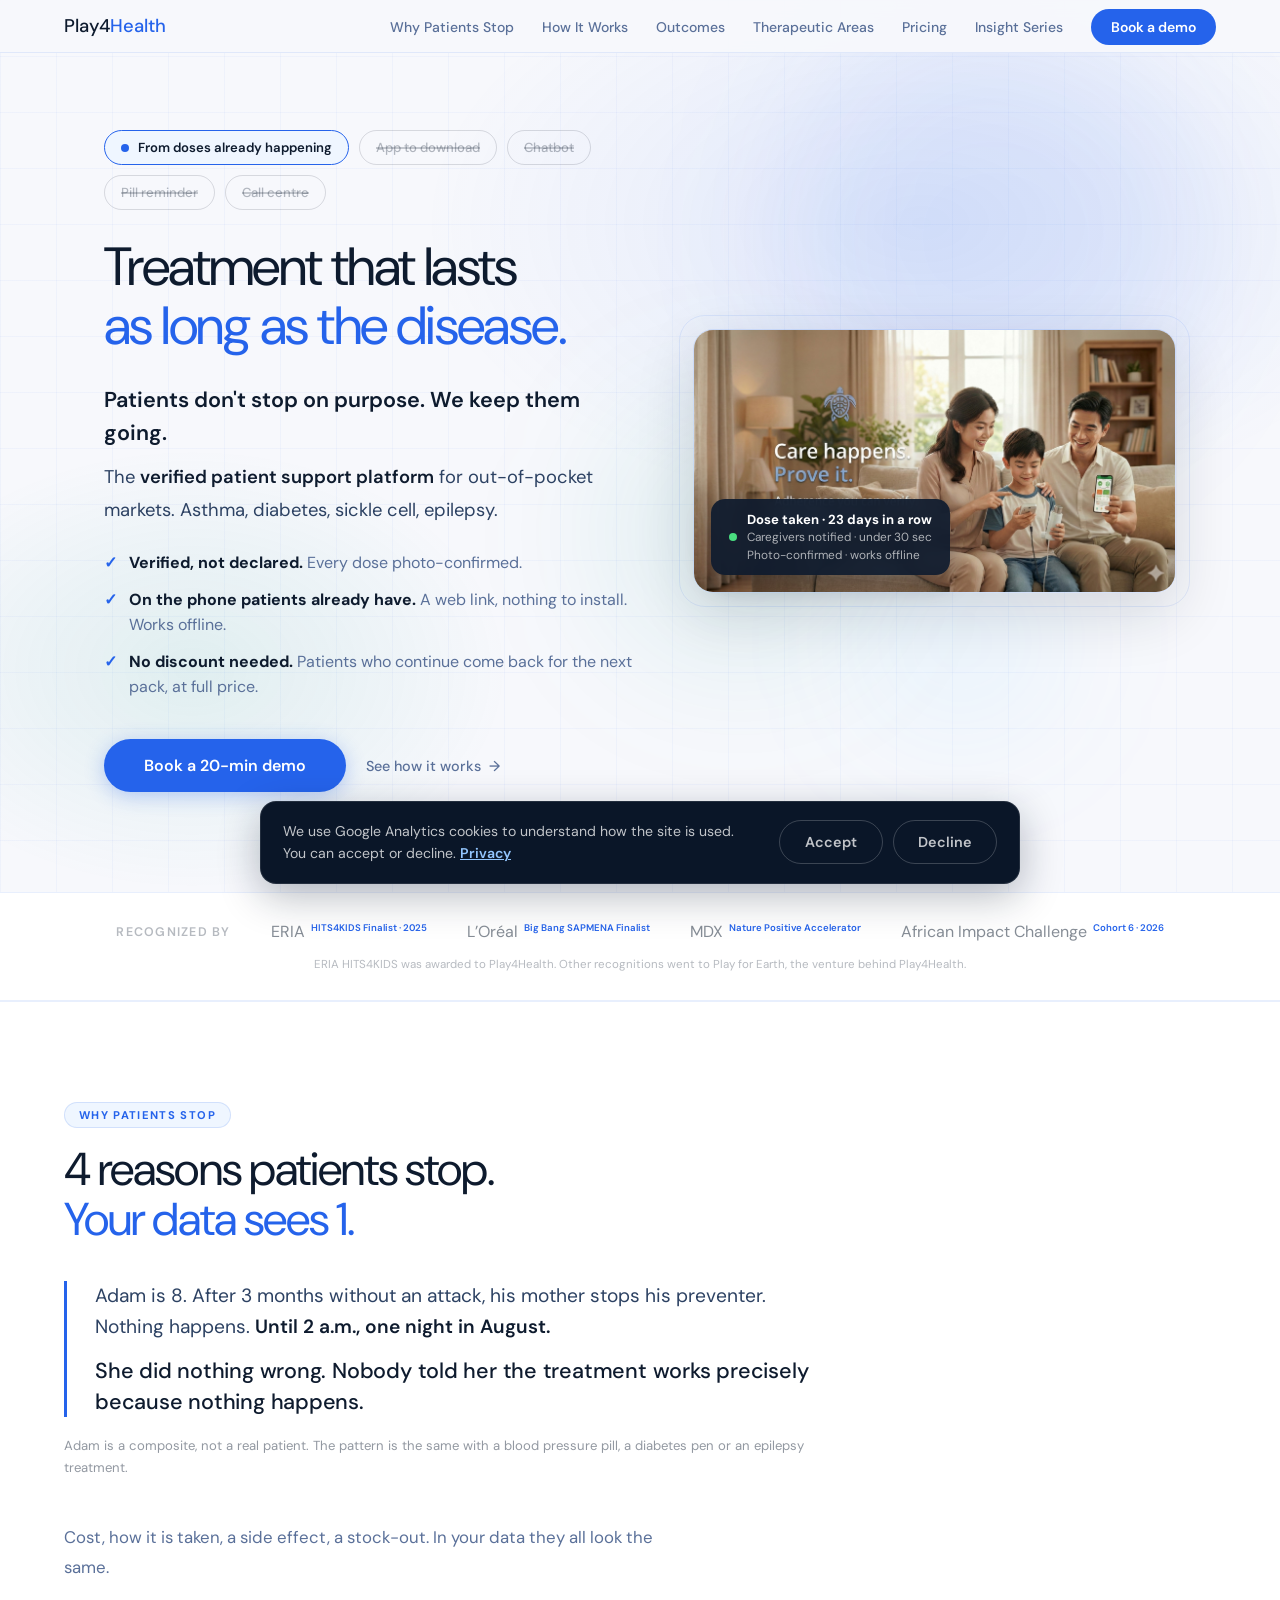
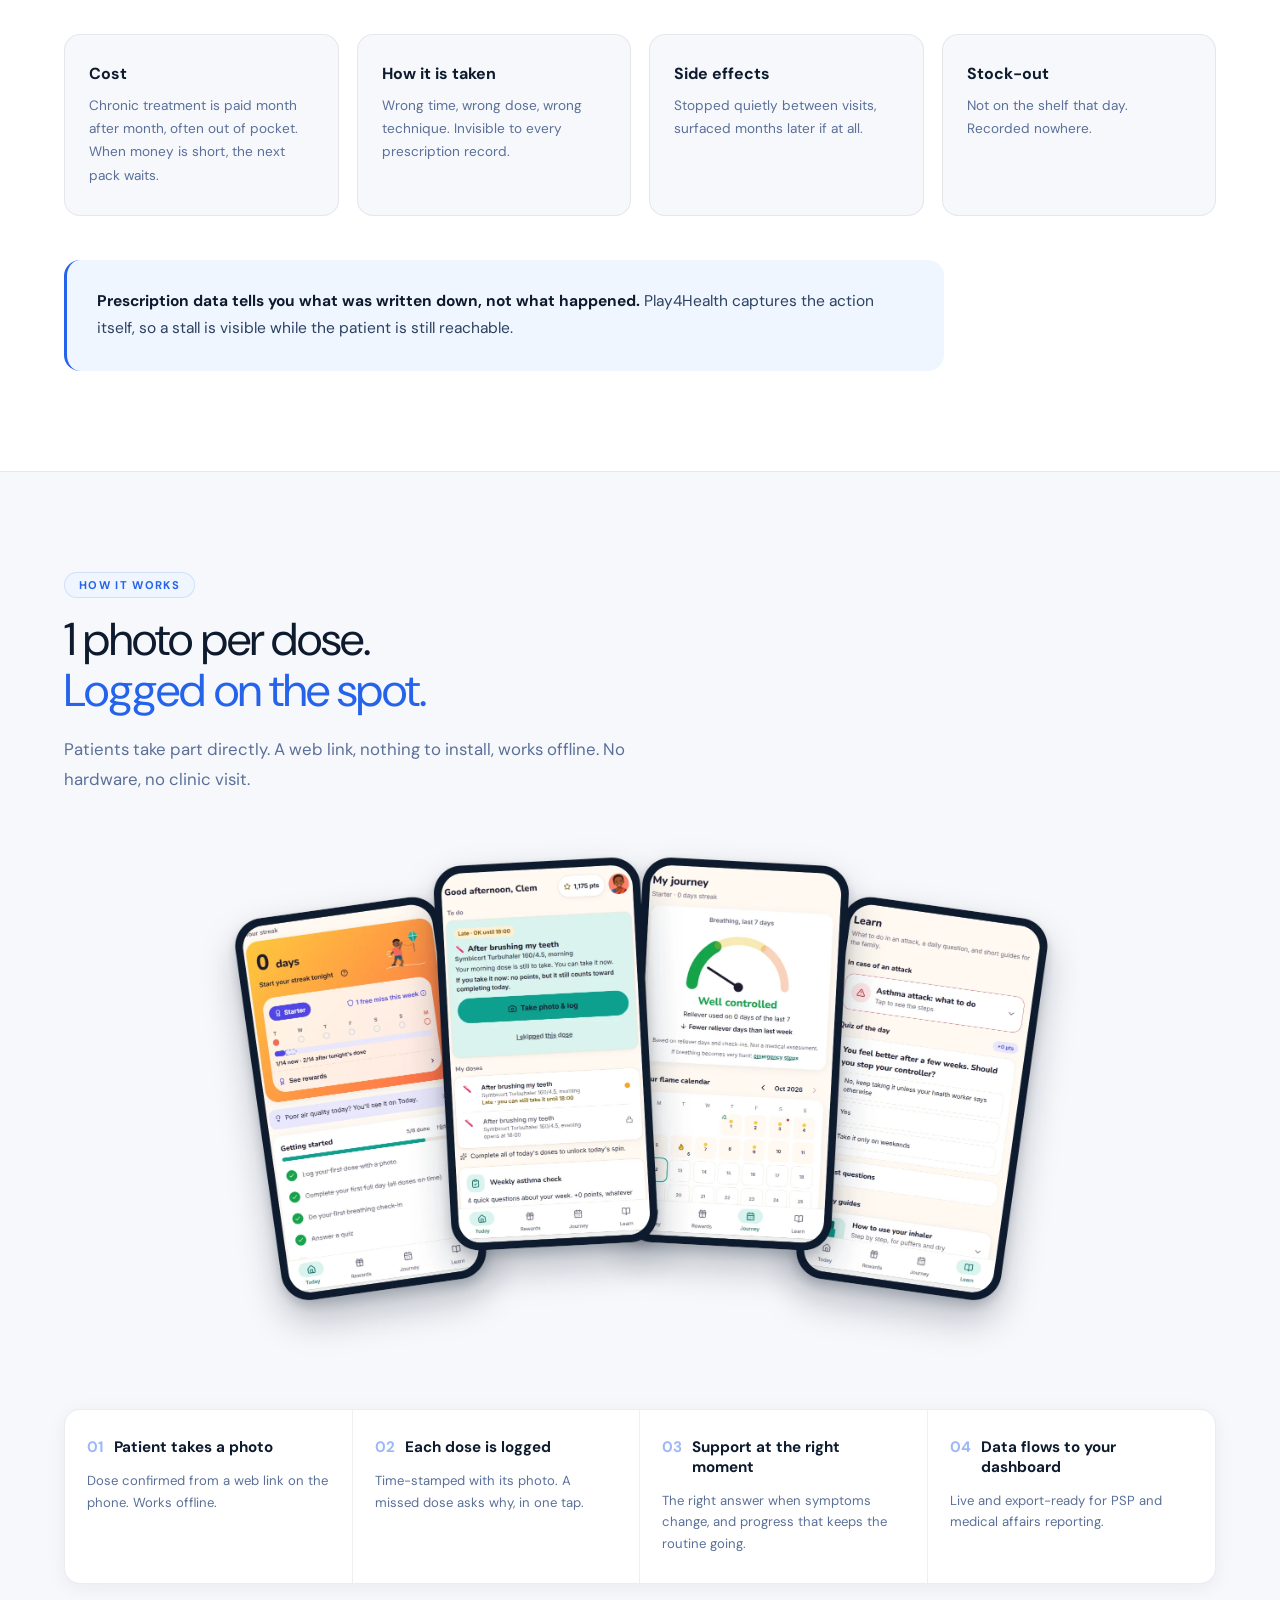
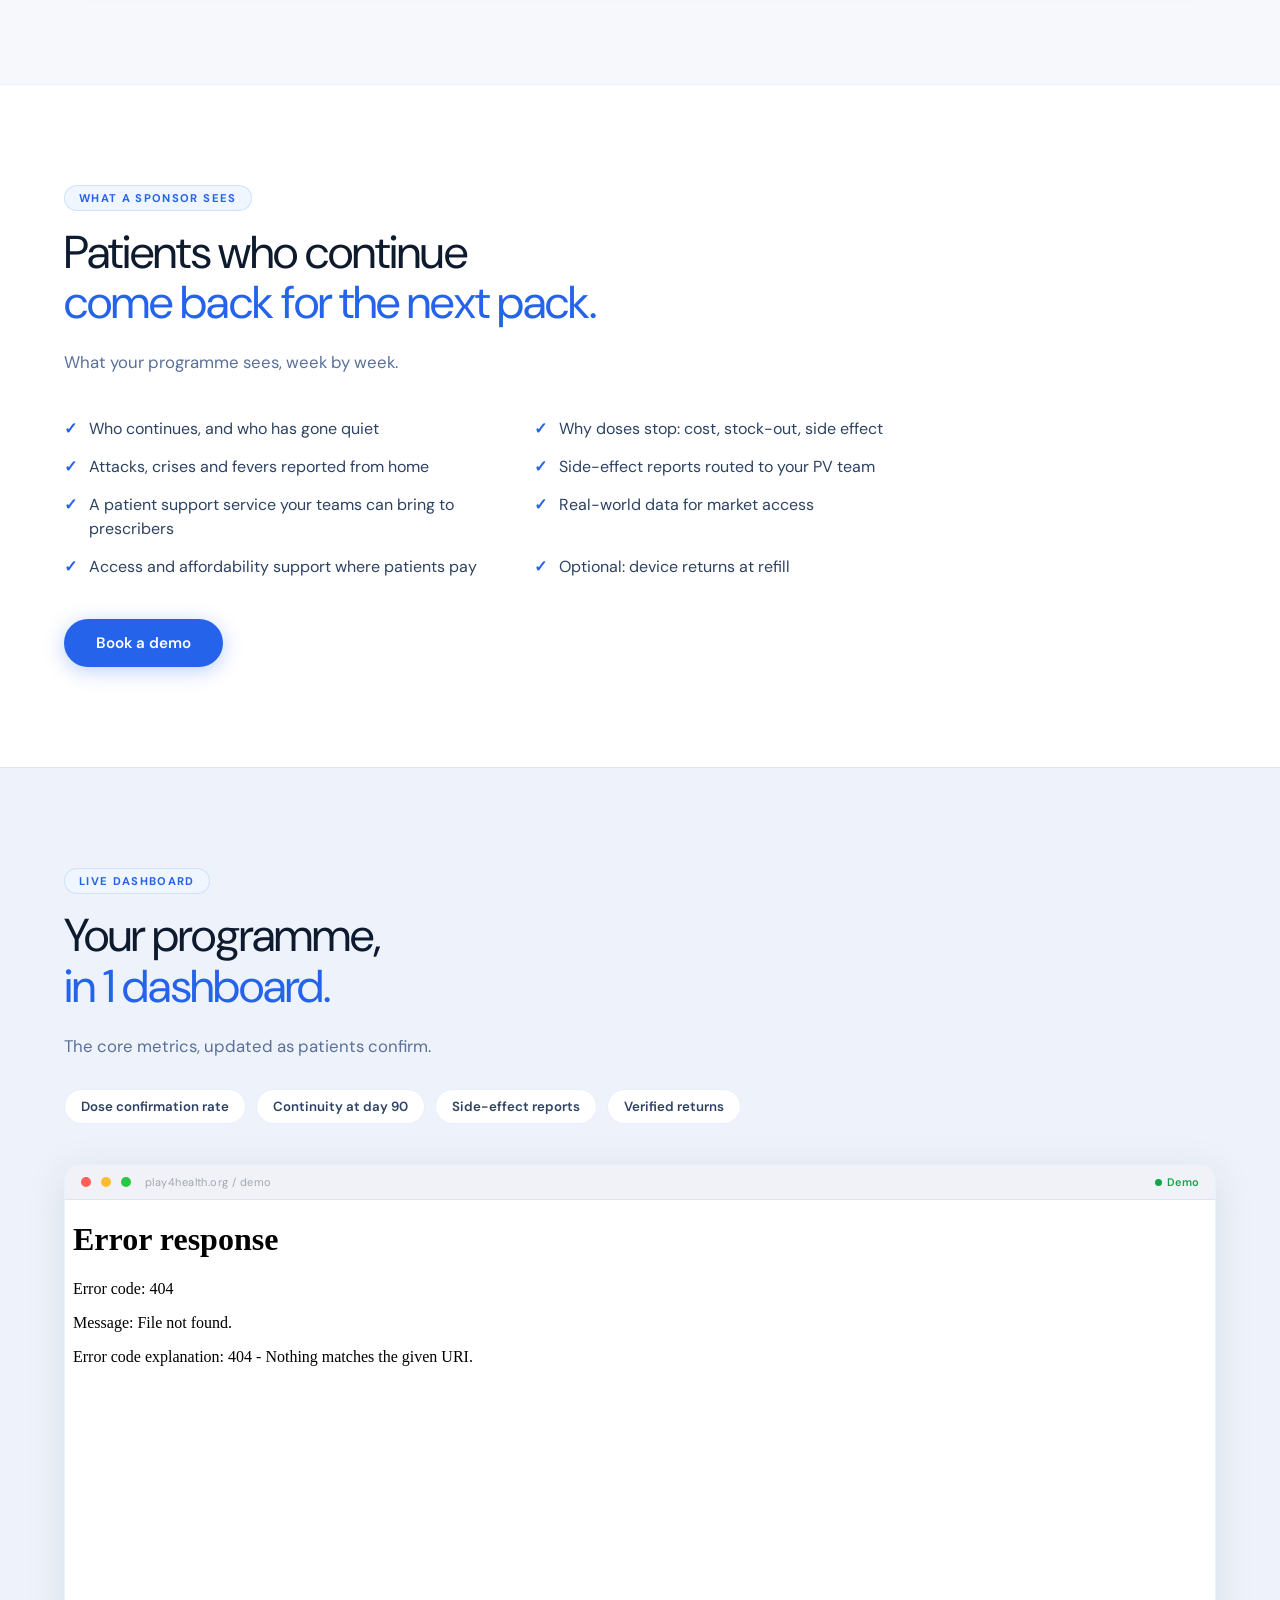
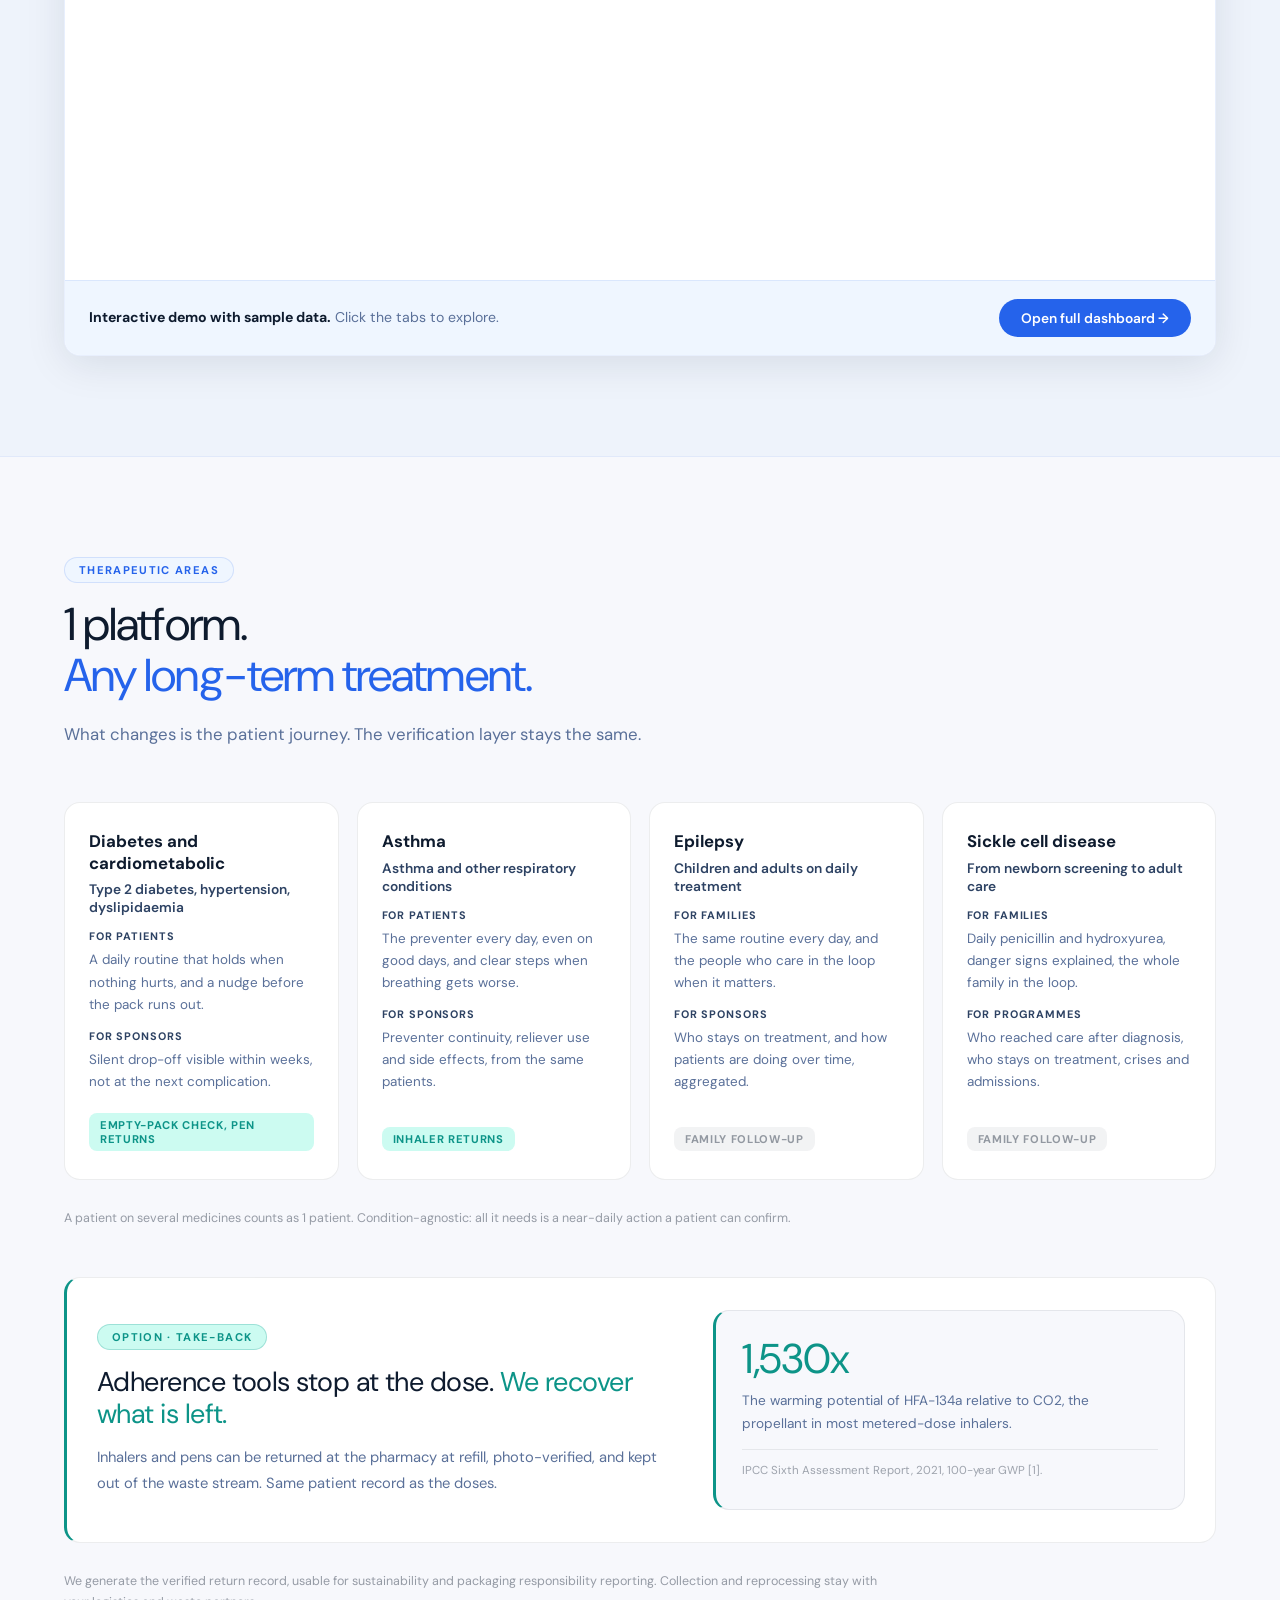
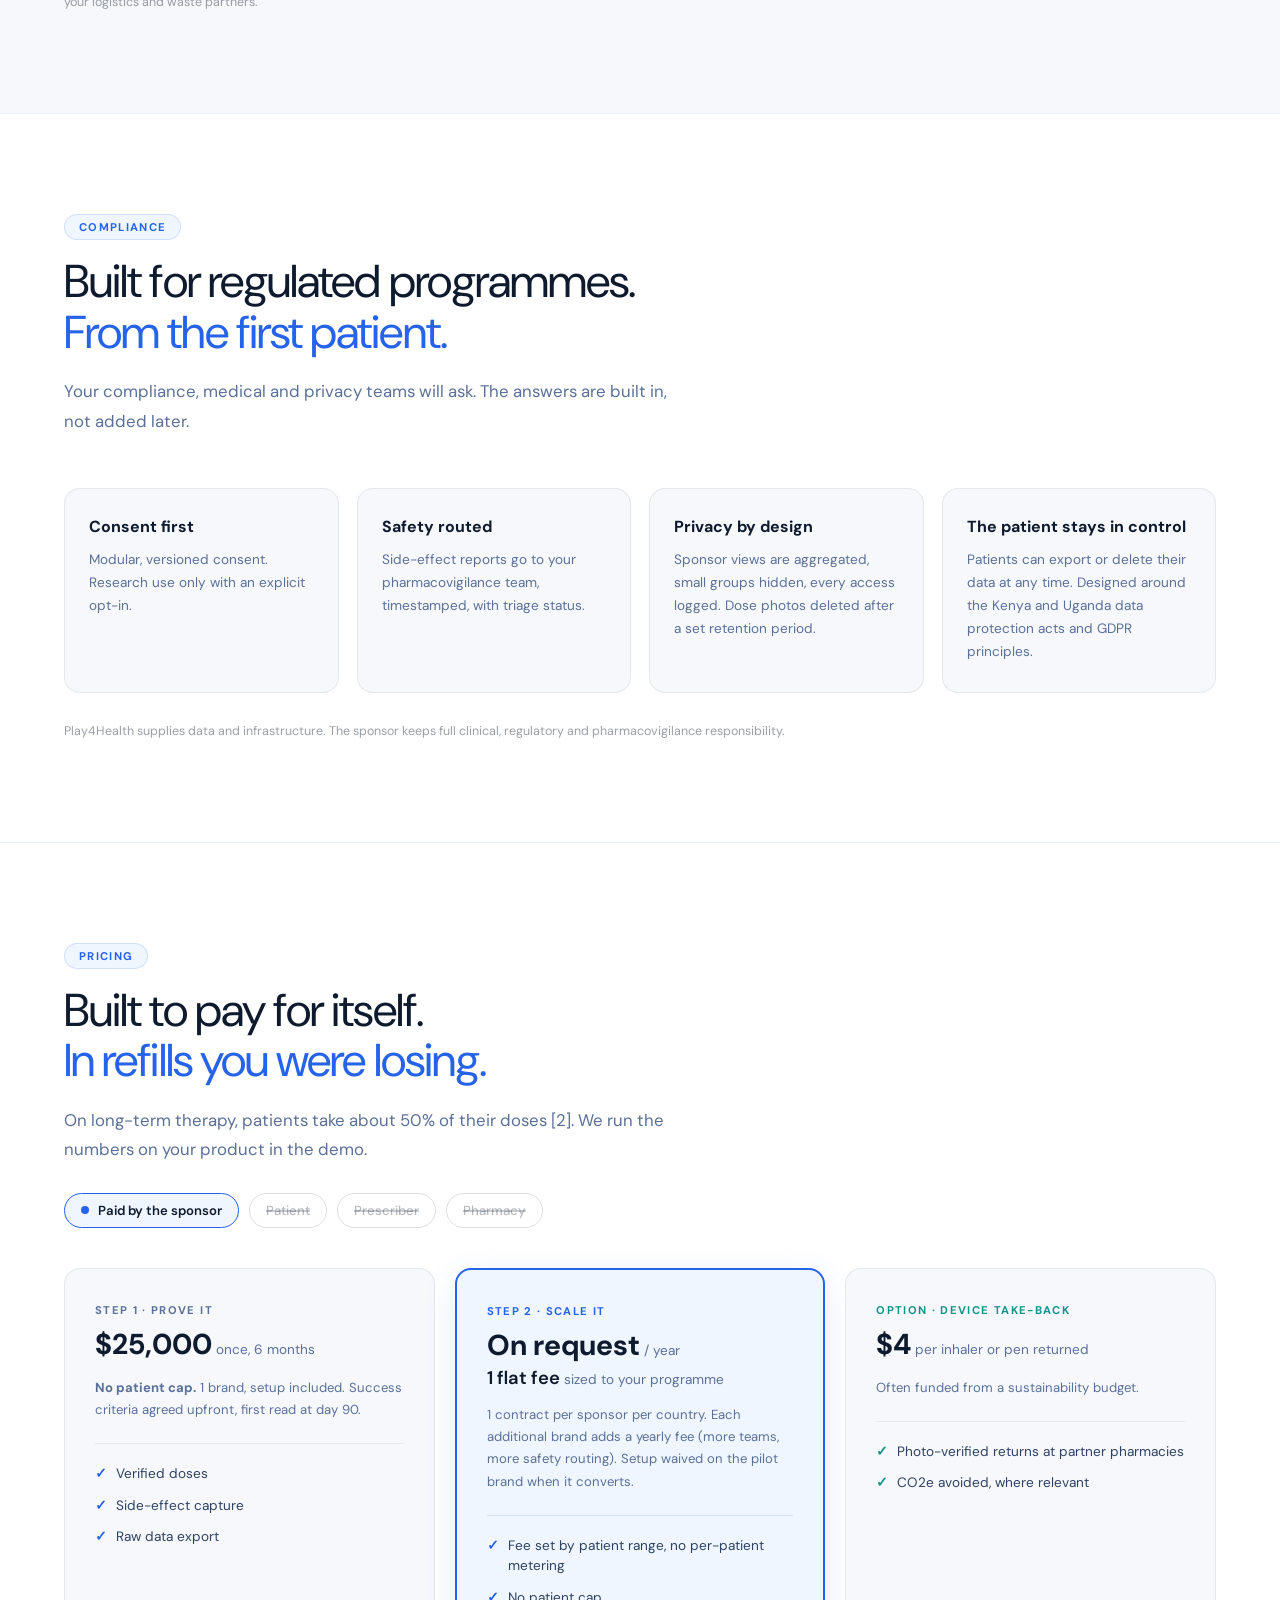
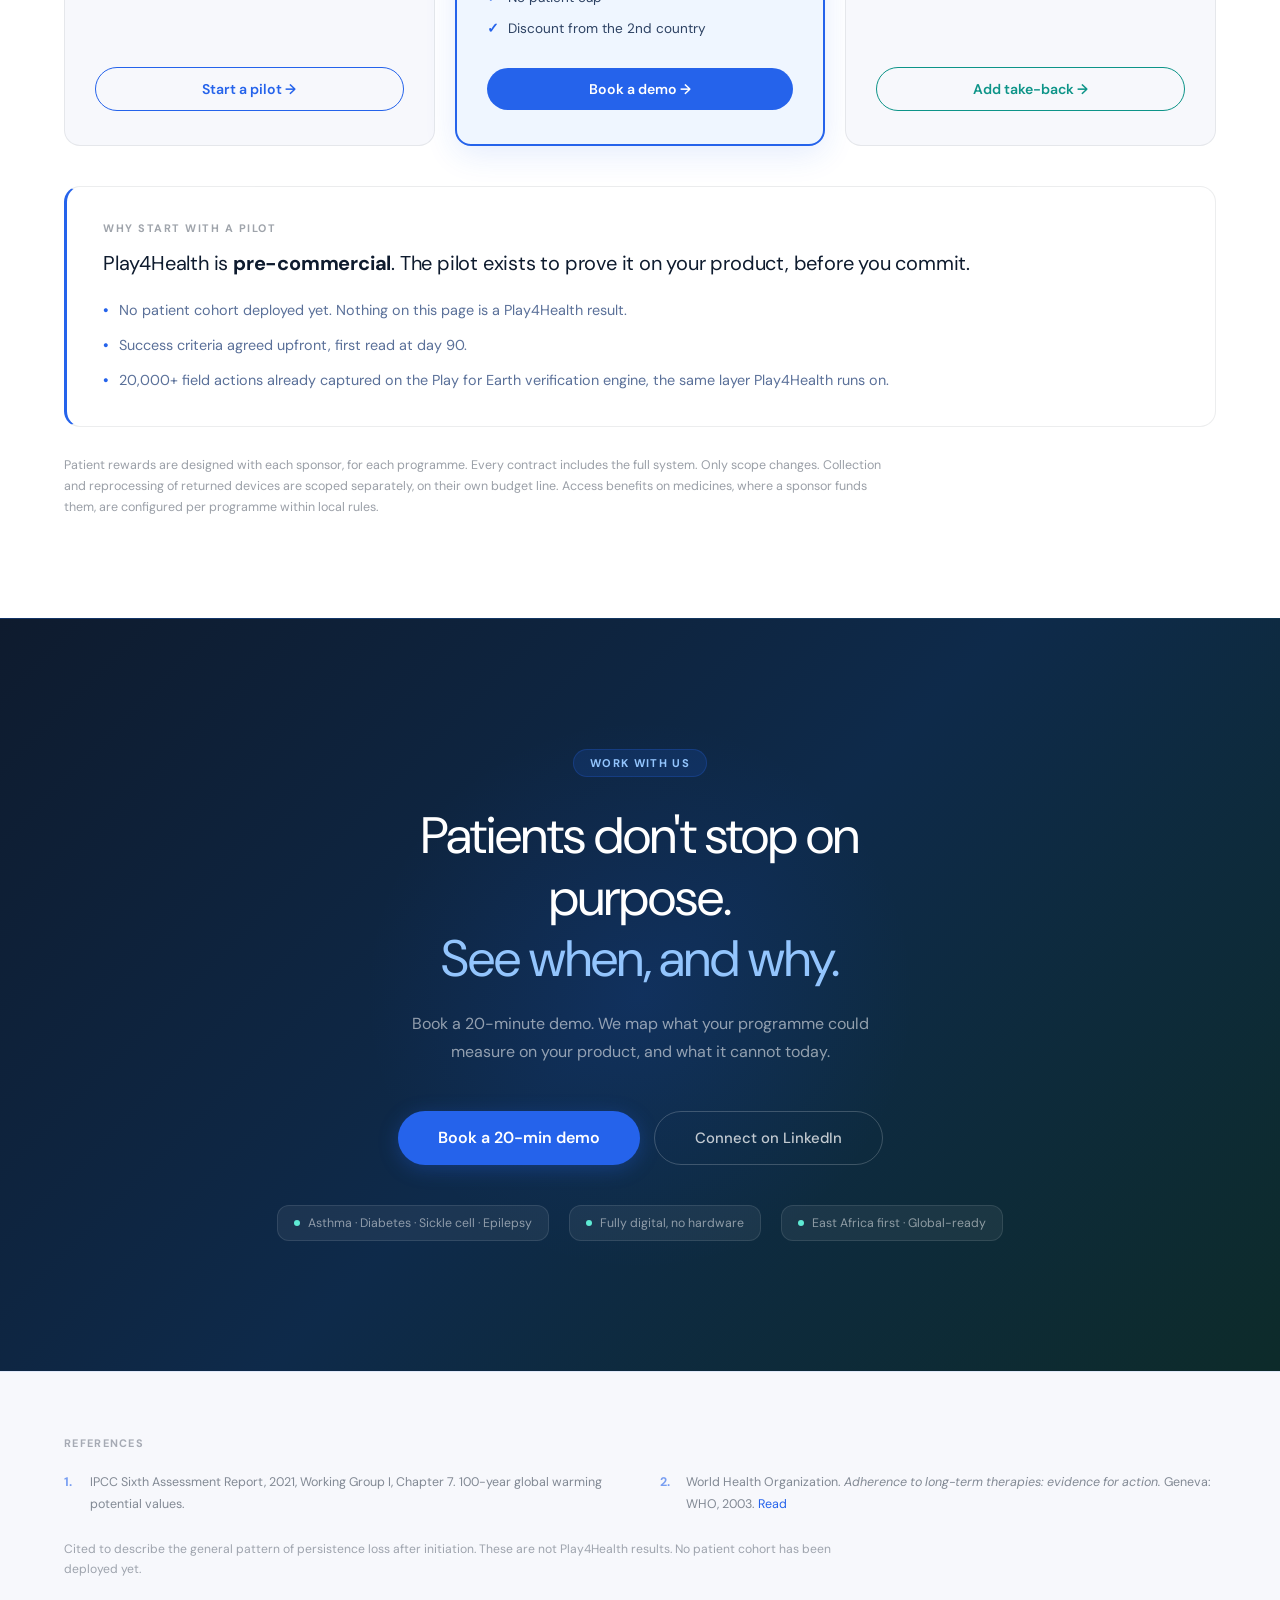
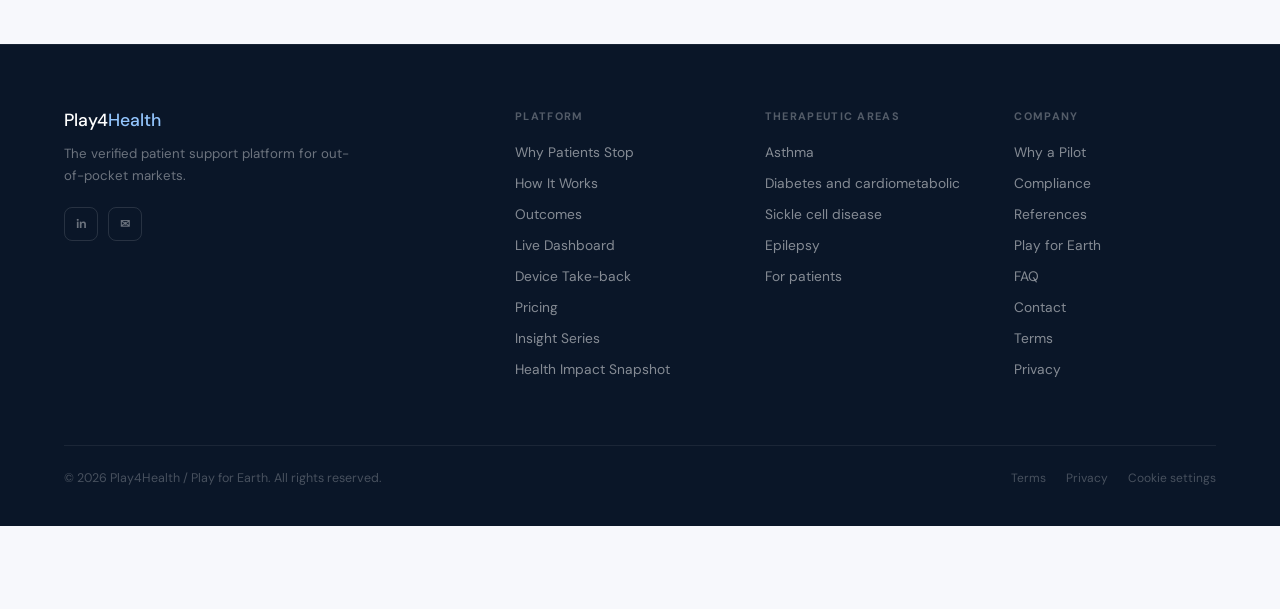
==== index.html @ 30f94baa "Restore 3-column pricing (pilot $25k, annual on request, take-back $4); nav label Pricing Co-Authore" ====
<!DOCTYPE html>
<html lang="en">
<head>
<meta charset="UTF-8">
<meta name="viewport" content="width=device-width, initial-scale=1.0">
<link rel="icon" href="/favicon.svg" type="image/svg+xml">
<link rel="icon" href="/favicon-32.png" type="image/png" sizes="32x32">
<link rel="apple-touch-icon" href="/apple-touch-icon.png">
<title>Play4Health - Treatment that lasts as long as the disease.</title>
<meta name="description" content="For patients who pay out of pocket, Play4Health makes chronic treatment visible between clinic visits: each dose confirmed from the patient's phone, each refill on track. Asthma, diabetes and cardiometabolic, sickle cell, epilepsy. A web link, nothing to install, works offline.">
<meta property="og:title" content="Play4Health – Treatment that lasts as long as the disease.">
<meta property="og:description" content="Each dose confirmed from the patient's phone. Each refill on track. Built for markets where patients pay out of pocket.">
<meta property="og:image" content="https://www.play4health.org/og-image.png">
<meta property="og:url" content="https://www.play4health.org/">
<meta property="og:type" content="website">
<meta name="twitter:card" content="summary_large_image">
<link rel="canonical" href="https://www.play4health.org/">
<link rel="preconnect" href="https://fonts.googleapis.com">
<link href="https://fonts.googleapis.com/css2?family=DM+Sans:wght@300;400;500;600;700&display=swap" rel="stylesheet">
<link rel="stylesheet" href="/site.css">
<style>
@keyframes blobFloat{0%,100%{transform:translateY(0) scale(1);}50%{transform:translateY(-18px) scale(1.04);}}

.hero-bg{position:absolute;inset:0;z-index:0;background:radial-gradient(ellipse 65% 55% at 72% 25%,rgba(37,99,235,0.1) 0%,transparent 60%),radial-gradient(ellipse 45% 45% at 15% 75%,rgba(13,148,136,0.1) 0%,transparent 55%),var(--bg);}
.hero-grid{position:absolute;inset:0;z-index:0;background-image:linear-gradient(rgba(37,99,235,0.04) 1px,transparent 1px),linear-gradient(90deg,rgba(37,99,235,0.04) 1px,transparent 1px);background-size:56px 56px;}
.hero-blob{position:absolute;border-radius:50%;filter:blur(70px);pointer-events:none;z-index:0;animation:blobFloat 9s ease-in-out infinite;}
.blob1{width:420px;height:420px;background:rgba(37,99,235,0.09);top:3%;right:6%;}
.blob2{width:260px;height:260px;background:rgba(13,148,136,0.1);top:45%;right:32%;animation-delay:2.5s;}
.blob3{width:180px;height:180px;background:rgba(56,189,248,0.09);bottom:18%;right:18%;animation-delay:5s;}

.hero{display:block;padding:0;position:relative;overflow:hidden;background:var(--bg);}
.hero-inner{display:grid;grid-template-columns:1.05fr 0.95fr;gap:56px;align-items:center;width:100%;max-width:var(--max-w);margin:0 auto;padding:130px var(--gutter) 100px;position:relative;z-index:2;}
.hero-copy{display:flex;flex-direction:column;align-items:flex-start;text-align:left;}
.hero-visual{position:relative;animation:fadeUp 0.8s ease 0.5s both;}
.hero-visual img{display:block;width:100%;height:auto;border-radius:20px;border:1px solid rgba(37,99,235,0.15);box-shadow:0 20px 60px rgba(14,27,46,0.14);}
.hero-visual::after{content:'';position:absolute;inset:-14px;border-radius:26px;border:1px solid rgba(37,99,235,0.1);pointer-events:none;}
.hero-chip{position:absolute;left:18px;bottom:18px;display:flex;align-items:center;gap:10px;background:rgba(14,27,46,0.92);backdrop-filter:blur(8px);border-radius:14px;padding:12px 18px;box-shadow:0 8px 24px rgba(14,27,46,0.3);animation:fadeUp 0.8s ease 1s both;}
.chip-dot{width:8px;height:8px;border-radius:50%;background:#4ade80;flex-shrink:0;animation:pulse 2s ease-in-out infinite;}
.chip-text{display:flex;flex-direction:column;gap:2px;}
.chip-text strong{font-size:0.82rem;font-weight:700;color:white;line-height:1.3;}
.chip-text span{font-size:0.74rem;color:rgba(255,255,255,0.65);line-height:1.3;}
.hero h1{font-size:clamp(2.2rem,4.2vw,3.5rem);font-weight:400;line-height:1.1;letter-spacing:-0.03em;margin-bottom:28px;color:var(--ink);animation:fadeUp 0.8s ease 0.35s both;}
.hero h1 em{color:var(--blue);font-style:normal;}
.hero-lines{font-size:1.15rem;line-height:1.8;color:var(--ink-mid);max-width:600px;margin-bottom:10px;font-weight:400;animation:fadeUp 0.8s ease 0.5s both;}
.hero-sub{font-size:1.35rem;line-height:1.5;color:var(--ink);font-weight:600;max-width:600px;margin-bottom:12px;animation:fadeUp 0.8s ease 0.4s both;}
.hero-lines strong{color:var(--ink);font-weight:600;}
.hero-usp{list-style:none;display:flex;flex-direction:column;gap:12px;margin:14px 0 40px;max-width:560px;animation:fadeUp 0.8s ease 0.55s both;}
.hero-usp li{font-size:1rem;line-height:1.55;color:var(--ink-light);display:flex;gap:12px;align-items:flex-start;text-align:left;}
.hero-usp li::before{content:'\2713';color:var(--blue);font-weight:700;flex-shrink:0;}
.hero-usp strong{color:var(--ink);font-weight:700;}
.hero-actions{display:flex;gap:20px;align-items:center;flex-wrap:wrap;justify-content:flex-start;animation:fadeUp 0.8s ease 0.65s both;}
.not-tags{display:flex;gap:10px;flex-wrap:wrap;justify-content:flex-start;margin-bottom:28px;animation:fadeUp 0.8s ease 0.3s both;}
.not-tag{display:inline-flex;align-items:center;gap:9px;border:1px solid rgba(14,27,46,0.14);border-radius:32px;padding:8px 16px;font-size:0.82rem;font-weight:500;color:rgba(14,27,46,0.3);}
.not-tag .nt-label{text-decoration:line-through;text-decoration-thickness:1.5px;text-decoration-color:rgba(14,27,46,0.22);}
.not-active{border-color:var(--blue)!important;color:var(--ink)!important;background:var(--blue-faint);font-weight:600;}
.not-active .nt-label{text-decoration:none!important;}
.not-dot{width:8px;height:8px;border-radius:50%;background:var(--blue);flex-shrink:0;}

.logos-strip{background:white;border-top:1px solid var(--border);border-bottom:1px solid var(--border);padding:28px var(--gutter);}
.logos-inner{max-width:var(--max-w);margin:0 auto;display:flex;align-items:center;gap:40px;flex-wrap:wrap;justify-content:center;}
.logos-label{font-size:0.78rem;font-weight:600;letter-spacing:0.1em;text-transform:uppercase;color:rgba(14,27,46,0.3);}
.logo-item{font-size:1rem;color:rgba(14,27,46,0.5);}
.logo-item sup{font-size:0.6rem;color:var(--blue);vertical-align:super;margin-left:2px;font-weight:600;}
.logos-note{max-width:var(--max-w);margin:14px auto 0;text-align:center;font-size:0.72rem;color:rgba(14,27,46,0.3);}

/* ===== WHY WE EXIST ===== */

/* ===== WHY PATIENTS STOP ===== */
#whystop{background:white;border-top:1px solid var(--border);}
.story{max-width:760px;margin-top:36px;border-left:3px solid var(--blue);padding-left:28px;}
.story p{font-size:1.2rem;line-height:1.6;color:var(--ink-mid);margin-bottom:14px;}
.story p strong{color:var(--ink);font-weight:600;}
.story .beat{font-size:1.35rem;line-height:1.4;color:var(--ink);font-weight:500;letter-spacing:-0.01em;}
.story-note{margin-top:18px;font-size:0.82rem;color:rgba(14,27,46,0.45);line-height:1.7;max-width:760px;}
.why-grid{display:grid;grid-template-columns:repeat(4,1fr);gap:18px;margin-top:52px;}
.why-card{background:var(--bg);border:1px solid var(--border-dark);border-radius:var(--radius);padding:28px 24px;transition:all 0.25s;}
.why-card:hover{transform:translateY(-2px);box-shadow:0 8px 28px rgba(37,99,235,0.08);border-color:rgba(37,99,235,0.22);}
.why-card h3{font-size:1rem;font-weight:700;color:var(--ink);margin-bottom:10px;}
.why-card p{font-size:0.85rem;color:var(--ink-light);line-height:1.7;}
.highlight{margin-top:44px;padding:28px 30px;background:var(--blue-faint);border-left:3px solid var(--blue);border-radius:var(--radius);max-width:880px;}
.highlight p{font-size:0.97rem;color:var(--ink-mid);line-height:1.78;}
.highlight strong{color:var(--ink);font-weight:700;}
@media(max-width:1100px){.why-grid{grid-template-columns:repeat(2,1fr);}}
@media(max-width:600px){.why-grid{grid-template-columns:1fr;}}

/* ===== EVIDENCE ===== */

/* ===== HOW IT WORKS ===== */
#how{background:var(--bg);border-top:1px solid var(--border);}
.how-steps{display:grid;grid-template-columns:repeat(4,1fr);gap:0;margin-top:52px;border:1px solid var(--border-dark);border-radius:var(--radius);overflow:hidden;background:white;box-shadow:0 4px 20px rgba(14,27,46,0.06);}
.hw-step{padding:28px 22px;border-right:1px solid rgba(14,27,46,0.07);transition:background 0.25s;}
.hw-step:last-child{border-right:none;}
.hw-step:hover{background:var(--blue-faint);}
.how-visual{margin:44px auto 0;max-width:880px;}
.how-visual img{display:block;width:100%;height:auto;}
.hw-step-header{display:flex;align-items:baseline;gap:10px;margin-bottom:12px;}
.hw-num{font-size:0.95rem;font-weight:700;color:var(--blue);opacity:0.45;line-height:1;flex-shrink:0;}
.hw-step h4{font-size:0.95rem;font-weight:700;color:var(--ink);line-height:1.3;}
.hw-step p{font-size:0.82rem;color:var(--ink-light);line-height:1.65;}

/* ===== MOTIVATION / OUTCOMES / PRESCRIBERS / TRUST (shared card grid) ===== */
#outcomes{background:white;border-top:1px solid var(--border);}
#trust{background:white;border-top:1px solid var(--border);}
.out-grid{display:grid;grid-template-columns:repeat(3,1fr);gap:18px;margin-top:52px;}
.out-grid.four{grid-template-columns:repeat(4,1fr);}
.out-card{background:var(--bg);border:1px solid var(--border-dark);border-radius:var(--radius);padding:28px 24px;transition:all 0.25s;}
.out-card:hover{transform:translateY(-2px);box-shadow:0 8px 28px rgba(37,99,235,0.08);border-color:rgba(37,99,235,0.22);}
.out-card h3{font-size:1rem;font-weight:700;color:var(--ink);margin-bottom:10px;line-height:1.3;}
.out-card p{font-size:0.85rem;color:var(--ink-light);line-height:1.7;}
.out-list{list-style:none;display:grid;grid-template-columns:1fr 1fr;gap:14px 40px;margin-top:40px;max-width:900px;}
.out-list li{font-size:1rem;color:var(--ink-mid);line-height:1.5;display:flex;gap:12px;align-items:flex-start;}
.out-list li::before{content:'\2713';color:var(--blue);font-weight:700;flex-shrink:0;}
.out-cta{margin-top:40px;}
@media(max-width:700px){.out-list{grid-template-columns:1fr;}}
@media(max-width:1100px){.out-grid,.out-grid.four{grid-template-columns:repeat(2,1fr);}}
@media(max-width:600px){.out-grid,.out-grid.four{grid-template-columns:1fr;}}

/* ===== DASHBOARD ===== */
#dashboard{background:var(--bg2);border-top:1px solid var(--border);padding:100px var(--gutter);}
.kpi-list{list-style:none;display:flex;flex-wrap:wrap;gap:10px;margin:28px 0 40px;}
.kpi-list li{font-size:0.83rem;font-weight:600;color:var(--ink-mid);background:white;border:1px solid var(--border);border-radius:24px;padding:8px 16px;}
.platform-embed-wrap{max-width:var(--max-w);margin:0 auto;border-radius:16px;overflow:hidden;box-shadow:0 8px 40px rgba(14,27,46,0.1);border:1px solid var(--border);background:var(--bg3);position:relative;}
.platform-embed-bar{background:#f0f2f8;border-bottom:1px solid var(--border);padding:10px 16px;display:flex;align-items:center;gap:10px;}
.embed-dot{width:10px;height:10px;border-radius:50%;}
.platform-embed-bar .embed-label{font-size:11px;color:rgba(14,27,46,0.35);margin-left:4px;letter-spacing:0.04em;}
.platform-embed-bar .embed-live{margin-left:auto;display:flex;align-items:center;gap:5px;font-size:11px;font-weight:600;color:var(--green);}
.embed-pulse{width:7px;height:7px;border-radius:50%;background:var(--green);animation:epulse 1.8s infinite;}
@keyframes epulse{0%,100%{opacity:1;transform:scale(1)}50%{opacity:.35;transform:scale(.6)}}
.platform-embed-wrap iframe{display:block;width:100%;height:680px;border:none;}
.platform-embed-cta{display:flex;align-items:center;justify-content:space-between;padding:18px 24px;background:var(--blue-faint);border-top:1px solid var(--border);flex-wrap:wrap;gap:12px;}
.platform-embed-cta p{font-size:0.88rem;color:var(--ink-light);line-height:1.5;}
.platform-embed-cta p strong{color:var(--ink);}
.btn-embed-full{display:inline-flex;align-items:center;gap:7px;background:var(--blue);color:white;padding:10px 22px;border-radius:24px;font-size:0.86rem;font-weight:600;text-decoration:none;white-space:nowrap;transition:background 0.2s;flex-shrink:0;}
.btn-embed-full:hover{background:var(--blue-dark);}

/* ===== RECOVERY ===== */
.rec-eyebrow{display:inline-flex;align-items:center;gap:8px;background:var(--teal-pale);border:1px solid rgba(13,148,136,0.25);color:var(--teal);font-size:0.7rem;font-weight:700;letter-spacing:0.12em;text-transform:uppercase;padding:5px 14px;border-radius:20px;margin-bottom:16px;}
.rec-stat{background:var(--bg);border:1px solid var(--border-dark);border-left:3px solid var(--teal);border-radius:var(--radius);padding:28px 26px;}
.rec-stat-num{font-size:2.6rem;font-weight:400;color:var(--teal);line-height:1;margin-bottom:8px;letter-spacing:-0.02em;}
.rec-stat-desc{font-size:0.85rem;color:var(--ink-light);line-height:1.7;}
.rec-stat-src{margin-top:14px;padding-top:12px;border-top:1px solid var(--border-dark);font-size:0.72rem;color:rgba(14,27,46,0.38);line-height:1.6;}

/* ===== TAKE-BACK (inside therapeutic areas) ===== */
.takeback{display:grid;grid-template-columns:1.1fr 0.9fr;gap:40px;align-items:center;margin-top:48px;background:white;border:1px solid var(--border-dark);border-left:3px solid var(--teal);border-radius:var(--radius);padding:32px 30px;}
.takeback h3{font-size:clamp(1.3rem,2.2vw,1.7rem);font-weight:400;line-height:1.2;letter-spacing:-0.02em;color:var(--ink);margin-bottom:14px;}
.takeback h3 em{color:var(--teal);font-style:normal;}
.takeback p{font-size:0.92rem;color:var(--ink-light);line-height:1.75;}
@media(max-width:1100px){.takeback{grid-template-columns:1fr;gap:24px;}}

/* ===== THERAPEUTIC AREAS ===== */
#usecases{background:var(--bg);border-top:1px solid var(--border);}
.uc-grid{display:grid;grid-template-columns:repeat(4,1fr);gap:18px;margin-top:52px;}
.uc-card{background:white;border:1px solid var(--border-dark);border-radius:var(--radius);padding:28px 24px;display:flex;flex-direction:column;transition:all 0.25s;}
.uc-card:hover{transform:translateY(-2px);box-shadow:0 8px 28px rgba(37,99,235,0.08);border-color:rgba(37,99,235,0.22);}
.uc-card h3{font-size:1.05rem;font-weight:700;color:var(--ink);margin-bottom:6px;line-height:1.3;}
.uc-conditions{font-size:0.86rem;font-weight:600;color:var(--ink-mid);margin-bottom:12px;}
.uc-card p{font-size:0.84rem;color:var(--ink-light);line-height:1.7;margin-bottom:20px;}
.uc-split{display:flex;flex-direction:column;gap:12px;margin-bottom:20px;}
.uc-split div{font-size:0.84rem;color:var(--ink-light);line-height:1.65;}
.uc-split .uc-who{display:block;font-size:0.68rem;font-weight:700;letter-spacing:0.08em;text-transform:uppercase;color:var(--ink-mid);margin-bottom:3px;}
.uc-tag{margin-top:auto;font-size:0.7rem;font-weight:700;letter-spacing:0.06em;text-transform:uppercase;padding:5px 11px;border-radius:8px;align-self:flex-start;}
.uc-device{background:var(--teal-pale);color:var(--teal);}
.uc-nodevice{background:rgba(14,27,46,0.05);color:rgba(14,27,46,0.42);}
@media(max-width:1100px){.uc-grid{grid-template-columns:repeat(2,1fr);}}
@media(max-width:600px){.uc-grid{grid-template-columns:1fr;}}

/* ===== WHERE WE STAND ===== */
.stand-box.pilot-box{max-width:none;margin:40px 0 0;box-shadow:none;}
.stand-box{max-width:820px;margin:0 auto;background:white;border:1px solid var(--border-dark);border-left:3px solid var(--blue);border-radius:var(--radius);padding:34px 36px;box-shadow:0 4px 20px rgba(14,27,46,0.05);}
.stand-label{font-size:0.68rem;font-weight:700;letter-spacing:0.14em;text-transform:uppercase;color:rgba(14,27,46,0.4);margin-bottom:14px;}
.stand-lead{font-size:1.25rem;font-weight:400;color:var(--ink);line-height:1.4;letter-spacing:-0.01em;margin-bottom:22px;}
.stand-lead strong{font-weight:700;}
.stand-list{list-style:none;display:flex;flex-direction:column;gap:12px;}
.stand-list li{font-size:0.9rem;color:var(--ink-light);line-height:1.6;display:flex;gap:10px;align-items:flex-start;}
.stand-list li::before{content:'\2022';color:var(--blue);font-weight:700;flex-shrink:0;}
@media(max-width:700px){.stand-box{padding:26px 24px;}.stand-lead{font-size:1.08rem;}}

/* ===== PILOT ===== */
#pilot{background:white;border-top:1px solid var(--border);}

/* ===== PRICING ===== */
#pilot .not-tags{margin:28px 0 0;animation:none;}
.pricing-grid{display:grid;grid-template-columns:repeat(3,1fr);gap:20px;margin-top:40px;align-items:stretch;max-width:var(--max-w);}
.price-card{background:var(--bg);border:1px solid var(--border-dark);border-radius:var(--radius);padding:34px 30px;transition:all 0.25s;display:flex;flex-direction:column;}
.price-card:hover{transform:translateY(-2px);box-shadow:0 8px 28px rgba(37,99,235,0.1);}
.price-card.featured{background:var(--blue-faint);border:2px solid var(--blue);box-shadow:0 8px 32px rgba(37,99,235,0.12);}
.price-card.option .price-tier{color:var(--teal);}
.price-card.option .price-features li::before{color:var(--teal);}
.price-tier{font-size:0.7rem;font-weight:700;letter-spacing:0.12em;text-transform:uppercase;color:var(--ink-light);margin-bottom:12px;}
.price-card.featured .price-tier{color:var(--blue);}
.price-main{font-size:1.8rem;font-weight:700;color:var(--ink);line-height:1.1;margin-bottom:6px;}
.price-card.featured .price-main{color:var(--ink);}
.price-plus{display:block;font-size:1.15rem;font-weight:600;margin-top:6px;}
.price-per{font-size:0.85rem;font-weight:400;color:var(--ink-light);}
.price-card.featured .price-per{color:var(--ink-light);}
.price-setup{font-size:0.82rem;color:var(--ink-light);margin:10px 0 22px;line-height:1.7;}
.price-card.featured .price-setup{color:var(--ink-light);}
.price-divider{height:1px;background:var(--border-dark);margin-bottom:20px;}
.price-card.featured .price-divider{background:rgba(37,99,235,0.15);}
.price-features{list-style:none;display:flex;flex-direction:column;gap:11px;margin-bottom:28px;}
.price-features li{font-size:0.85rem;color:var(--ink-mid);display:flex;gap:9px;line-height:1.5;}
.price-features li::before{content:'\2713';color:var(--blue);font-weight:700;flex-shrink:0;}
.price-card.featured .price-features li{color:var(--ink-mid);}
.price-card.featured .price-features li::before{color:var(--blue);}
.price-btn{display:block;margin-top:auto;text-align:center;padding:12px 20px;border-radius:24px;font-size:0.88rem;font-weight:600;text-decoration:none;transition:all 0.2s;}
.pbo{border:1.5px solid var(--blue);color:var(--blue);}
.pbo:hover{background:var(--blue);color:white;}
.pbf{background:var(--blue);color:white;}
.pbf:hover{background:var(--blue-dark);}
.pbt{border:1.5px solid var(--teal);color:var(--teal);}
.pbt:hover{background:var(--teal);color:white;}
@media(max-width:1100px){.pricing-grid{grid-template-columns:1fr 1fr;}}

/* ===== REFERENCES ===== */
#references{background:var(--bg);border-top:1px solid var(--border);padding:64px var(--gutter);}
.refs-label{font-size:0.68rem;font-weight:700;letter-spacing:0.12em;text-transform:uppercase;color:rgba(14,27,46,0.35);margin-bottom:22px;}
.refs-list{list-style:none;display:grid;grid-template-columns:1fr 1fr;gap:14px 40px;max-width:var(--max-w);}
.refs-list li{font-size:0.78rem;color:rgba(14,27,46,0.5);line-height:1.7;padding-left:26px;position:relative;}
.refs-list li span.rn{position:absolute;left:0;top:0;font-weight:700;color:var(--blue);opacity:0.6;}
.refs-list li a{color:var(--blue);text-decoration:none;}
.refs-list li a:hover{text-decoration:underline;}
.refs-note{margin-top:24px;font-size:0.76rem;color:rgba(14,27,46,0.38);line-height:1.7;max-width:820px;}
@media(max-width:800px){.refs-list{grid-template-columns:1fr;}}

/* ===== CONTACT ===== */
#contact{background:linear-gradient(135deg,#0e1b2e 0%,#0e2a4a 50%,#0d2b2a 100%);border-top:1px solid rgba(37,99,235,0.2);text-align:center;padding:130px var(--gutter);position:relative;overflow:hidden;}
#contact::before{content:'';position:absolute;top:50%;left:50%;transform:translate(-50%,-50%);width:600px;height:600px;border-radius:50%;background:radial-gradient(circle,rgba(37,99,235,0.12) 0%,transparent 65%);}
.contact-pill{display:inline-flex;align-items:center;gap:8px;background:rgba(37,99,235,0.15);border:1px solid rgba(37,99,235,0.25);border-radius:24px;padding:6px 16px;font-size:0.7rem;font-weight:700;letter-spacing:0.12em;text-transform:uppercase;color:#93c5fd;margin-bottom:28px;}
.contact-inner{position:relative;z-index:1;}
#contact h2{font-size:clamp(2rem,4vw,3.2rem);font-weight:400;color:white;line-height:1.2;margin-bottom:20px;max-width:620px;margin-left:auto;margin-right:auto;letter-spacing:-0.02em;}
#contact h2 em{color:#93c5fd;font-style:normal;}
#contact p{font-size:1rem;color:rgba(255,255,255,0.55);line-height:1.8;max-width:480px;margin:0 auto 44px;}
.cta-buttons{display:flex;gap:14px;justify-content:center;flex-wrap:wrap;}
.trust-badges{display:flex;justify-content:center;gap:20px;flex-wrap:wrap;margin-top:40px;}
.trust-badge{background:rgba(255,255,255,0.06);border:1px solid rgba(255,255,255,0.1);border-radius:12px;padding:9px 16px;font-size:0.77rem;color:rgba(255,255,255,0.5);display:flex;align-items:center;gap:8px;}
.tbdot{width:6px;height:6px;border-radius:50%;background:#5eead4;flex-shrink:0;}

@media(max-width:1100px){
  .how-steps{grid-template-columns:repeat(2,1fr);}
  .hw-step:nth-child(2){border-right:none;}
  .hw-step:nth-child(3){border-top:1px solid rgba(14,27,46,0.07);border-right:1px solid rgba(14,27,46,0.07);}
  .hw-step:nth-child(4){border-top:1px solid rgba(14,27,46,0.07);border-right:none;}}
@media(max-width:900px){
  #contact{padding:96px var(--gutter);}
  #dashboard{padding:72px var(--gutter);}
  #references{padding:56px var(--gutter);}
  .hero-inner{grid-template-columns:1fr;gap:36px;padding:96px var(--gutter) 72px;}
  .hero-visual{order:-1;}
  .hero-chip{left:12px;bottom:12px;padding:10px 14px;}
  .hero-copy{align-items:center;text-align:center;}
  .not-tags,.hero-actions{justify-content:center;}
  .hero h1{font-size:clamp(2rem,7vw,3rem);}
  .hero-actions{flex-direction:column;align-items:stretch;}
  .btn-primary,.btn-ghost{text-align:center;justify-content:center;}
  .how-steps{grid-template-columns:1fr;}
  .hw-step{border-right:none!important;border-top:1px solid rgba(14,27,46,0.07)!important;}
  .hw-step:first-child{border-top:none!important;}
  #pilot .not-tags{justify-content:flex-start;}
  .pricing-grid{grid-template-columns:1fr;max-width:420px;}
  .cta-buttons{flex-direction:column;align-items:center;}
  .btn-outline{width:100%;max-width:320px;text-align:center;}
  .trust-badges{flex-direction:column;align-items:center;}
  .platform-embed-wrap iframe{height:480px;}
  .platform-embed-cta{flex-direction:column;align-items:flex-start;}
  .highlight{padding:24px 22px;}}
@media(max-width:480px){
  .hero h1{font-size:clamp(1.8rem,8vw,2.4rem);}
  .rec-stat-num{font-size:2.2rem;}
  .platform-embed-wrap iframe{height:360px;}}
</style>
</head>
<body>

<nav id="mainNav">
  <a href="/" class="nav-logo">Play4<span>Health</span></a>
  <ul class="nav-links">
    <li><a href="#whystop">Why Patients Stop</a></li>
    <li><a href="#how">How It Works</a></li>
    <li><a href="#outcomes">Outcomes</a></li>
    <li><a href="#usecases">Therapeutic Areas</a></li>
    <li><a href="#pilot">Pricing</a></li>
    <li><a href="/insight-series">Insight Series</a></li>
    <li><a href="/contact" class="nav-cta">Book a demo</a></li>
  </ul>
  <button class="nav-hamburger" id="hamburger" aria-label="Menu">
    <span></span><span></span><span></span>
  </button>
</nav>

<nav class="mobile-menu" id="mobileMenu">
  <a href="#whystop" class="mobile-menu-link">Why Patients Stop <span class="arrow">&rarr;</span></a>
  <a href="#how" class="mobile-menu-link">How It Works <span class="arrow">&rarr;</span></a>
  <a href="#outcomes" class="mobile-menu-link">Outcomes <span class="arrow">&rarr;</span></a>
  <a href="#usecases" class="mobile-menu-link">Therapeutic Areas <span class="arrow">&rarr;</span></a>
  <a href="#trust" class="mobile-menu-link">Compliance <span class="arrow">&rarr;</span></a>
  <a href="#pilot" class="mobile-menu-link">Pricing <span class="arrow">&rarr;</span></a>
  <a href="/insight-series" class="mobile-menu-link">Insight Series <span class="arrow">&rarr;</span></a>
  <a href="/contact" class="mobile-menu-cta">Book a 20-min demo &rarr;</a>
</nav>

<section class="hero">
  <div class="hero-bg"></div>
  <div class="hero-grid"></div>
  <div class="hero-blob blob1"></div>
  <div class="hero-blob blob2"></div>
  <div class="hero-blob blob3"></div>

  <div class="hero-inner">
    <div class="hero-copy">

      <div class="not-tags">
        <span class="not-active not-tag"><span class="not-dot"></span><span class="nt-label">From doses already happening</span></span>
        <span class="not-tag"><span class="nt-label">App to download</span></span>
        <span class="not-tag"><span class="nt-label">Chatbot</span></span>
        <span class="not-tag"><span class="nt-label">Pill reminder</span></span>
        <span class="not-tag"><span class="nt-label">Call centre</span></span>
      </div>

      <h1>
        Treatment that lasts<br>
        <em>as long as the disease.</em>
      </h1>

      <p class="hero-sub">Patients don't stop on purpose. We keep them going.</p>
      <p class="hero-lines">The <strong>verified patient support platform</strong> for out-of-pocket markets. Asthma, diabetes, sickle cell, epilepsy.</p>
<ul class="hero-usp">
  <li><span><strong>Verified, not declared.</strong> Every dose photo-confirmed.</span></li>
  <li><span><strong>On the phone patients already have.</strong> A web link, nothing to install. Works offline.</span></li>
  <li><span><strong>No discount needed.</strong> Patients who continue come back for the next pack, at full price.</span></li>
</ul>

      <div class="hero-actions">
        <a href="/contact" class="btn-primary btn-large">Book a 20-min demo</a>
        <a href="#how" class="btn-ghost">See how it works <span class="arr">&rarr;</span></a>
      </div>
    </div>

    <div class="hero-visual">
      <img src="/hero-family.jpg" alt="A child confirms an inhaler dose on a phone while both parents follow the shared record on the Play4Health app" width="1024" height="880" loading="eager">
      <div class="hero-chip">
        <span class="chip-dot"></span>
        <div class="chip-text">
          <strong>Dose taken &middot; 23 days in a row</strong>
          <span>Caregivers notified &middot; under 30 sec</span>
          <span>Photo-confirmed &middot; works offline</span>
        </div>
      </div>
    </div>
  </div>
</section>

<div class="logos-strip">
  <div class="logos-inner">
    <span class="logos-label">Recognized by</span>
    <span class="logo-item">ERIA <sup>HITS4KIDS Finalist &middot; 2025</sup></span>
    <span class="logo-item">L&rsquo;Or&eacute;al <sup>Big Bang SAPMENA Finalist</sup></span>
    <span class="logo-item">MDX <sup>Nature Positive Accelerator</sup></span>
    <span class="logo-item">African Impact Challenge <sup>Cohort 6 &middot; 2026</sup></span>
  </div>
  <p class="logos-note">ERIA HITS4KIDS was awarded to Play4Health. Other recognitions went to Play for Earth, the venture behind Play4Health.</p>
</div>

<section id="whystop">
  <div class="section-inner">
    <div class="section-eyebrow">Why patients stop</div>
    <h2 class="section-title">4 reasons patients stop.<br><em>Your data sees 1.</em></h2>
    <div class="story">
      <p>Adam is 8. After 3 months without an attack, his mother stops his preventer. Nothing happens. <strong>Until 2 a.m., one night in August.</strong></p>
      <p class="beat">She did nothing wrong. Nobody told her the treatment works precisely because nothing happens.</p>
    </div>
    <p class="story-note">Adam is a composite, not a real patient. The pattern is the same with a blood pressure pill, a diabetes pen or an epilepsy treatment.</p>
    <p class="section-sub" style="margin-top:44px;">Cost, how it is taken, a side effect, a stock-out. In your data they all look the same.</p>

    <div class="why-grid">
      <div class="why-card"><h3>Cost</h3><p>Chronic treatment is paid month after month, often out of pocket. When money is short, the next pack waits.</p></div>
      <div class="why-card"><h3>How it is taken</h3><p>Wrong time, wrong dose, wrong technique. Invisible to every prescription record.</p></div>
      <div class="why-card"><h3>Side effects</h3><p>Stopped quietly between visits, surfaced months later if at all.</p></div>
      <div class="why-card"><h3>Stock-out</h3><p>Not on the shelf that day. Recorded nowhere.</p></div>
    </div>

    <div class="highlight">
      <p><strong>Prescription data tells you what was written down, not what happened.</strong> Play4Health captures the action itself, so a stall is visible while the patient is still reachable.</p>
    </div>


  </div>
</section>

<section id="how">
  <div class="section-inner">
    <div class="section-eyebrow">How it works</div>
    <h2 class="section-title">1 photo per dose.<br><em>Logged on the spot.</em></h2>
    <p class="section-sub">Patients take part directly. A web link, nothing to install, works offline. No hardware, no clinic visit.</p>
    <div class="how-visual"><img src="/app-screens.webp" alt="Play4Health patient app: streak, today's doses, breathing journey and family guides" width="2070" height="1221" loading="lazy"></div>
    <div class="how-steps">
      <div class="hw-step">
        <div class="hw-step-header"><div class="hw-num">01</div><h4>Patient takes a photo</h4></div>
        <p>Dose confirmed from a web link on the phone. Works offline.</p>
      </div>
      <div class="hw-step">
        <div class="hw-step-header"><div class="hw-num">02</div><h4>Each dose is logged</h4></div>
        <p>Time-stamped with its photo. A missed dose asks why, in one tap.</p>
      </div>
      <div class="hw-step">
        <div class="hw-step-header"><div class="hw-num">03</div><h4>Support at the right moment</h4></div>
        <p>The right answer when symptoms change, and progress that keeps the routine going.</p>
      </div>
      <div class="hw-step">
        <div class="hw-step-header"><div class="hw-num">04</div><h4>Data flows to your dashboard</h4></div>
        <p>Live and export-ready for PSP and medical affairs reporting.</p>
      </div>
    </div>

  </div>
</section>

<section id="outcomes">
  <div class="section-inner">
    <div class="section-eyebrow">What a sponsor sees</div>
    <h2 class="section-title">Patients who continue<br><em>come back for the next pack.</em></h2>
    <p class="section-sub">What your programme sees, week by week.</p>
    <ul class="out-list">
      <li>Who continues, and who has gone quiet</li>
      <li>Why doses stop: cost, stock-out, side effect</li>
      <li>Attacks, crises and fevers reported from home</li>
      <li>Side-effect reports routed to your PV team</li>
      <li>A patient support service your teams can bring to prescribers</li>
      <li>Real-world data for market access</li>
      <li>Access and affordability support where patients pay</li>
      <li>Optional: device returns at refill</li>
    </ul>
    <div class="out-cta"><a href="/contact" class="btn-primary">Book a demo</a></div>
  </div>
</section>

<section id="dashboard">
  <div class="section-inner">
    <div class="section-eyebrow">Live dashboard</div>
    <h2 class="section-title">Your programme,<br><em>in 1 dashboard.</em></h2>
    <p class="section-sub">The core metrics, updated as patients confirm.</p>
    <ul class="kpi-list">
      <li>Dose confirmation rate</li>
      <li>Continuity at day 90</li>
      <li>Side-effect reports</li>
      <li>Verified returns</li>
    </ul>
    <div class="platform-embed-wrap">
      <div class="platform-embed-bar">
        <div class="embed-dot" style="background:#ff5f57"></div>
        <div class="embed-dot" style="background:#febc2e"></div>
        <div class="embed-dot" style="background:#28c840"></div>
        <span class="embed-label">play4health.org / demo</span>
        <div class="embed-live"><div class="embed-pulse"></div>Demo</div>
      </div>
      <iframe src="/demo" title="Play4Health PSP Manager Dashboard" scrolling="no" loading="lazy"></iframe>
      <div class="platform-embed-cta">
        <p><strong>Interactive demo with sample data.</strong> Click the tabs to explore.</p>
        <a href="/demo" class="btn-embed-full" target="_blank">Open full dashboard &rarr;</a>
      </div>
    </div>
  </div>
</section>

<section id="usecases">
  <div class="section-inner">
    <div class="section-eyebrow">Therapeutic areas</div>
    <h2 class="section-title">1 platform.<br><em>Any long-term treatment.</em></h2>
    <p class="section-sub">What changes is the patient journey. The verification layer stays the same.</p>
    <div class="uc-grid">
      <div class="uc-card">
        
        <h3>Diabetes and cardiometabolic</h3>
        <div class="uc-conditions">Type 2 diabetes, hypertension, dyslipidaemia</div>
        <div class="uc-split">
          <div><span class="uc-who">For patients</span>A daily routine that holds when nothing hurts, and a nudge before the pack runs out.</div>
          <div><span class="uc-who">For sponsors</span>Silent drop-off visible within weeks, not at the next complication.</div>
        </div>
        <span class="uc-tag uc-device">Empty-pack check, pen returns</span>
      </div>
      <div class="uc-card">
        
        <h3>Asthma</h3>
        <div class="uc-conditions">Asthma and other respiratory conditions</div>
        <div class="uc-split">
          <div><span class="uc-who">For patients</span>The preventer every day, even on good days, and clear steps when breathing gets worse.</div>
          <div><span class="uc-who">For sponsors</span>Preventer continuity, reliever use and side effects, from the same patients.</div>
        </div>
        <span class="uc-tag uc-device">Inhaler returns</span>
      </div>
      <div class="uc-card">
        
        <h3>Epilepsy</h3>
        <div class="uc-conditions">Children and adults on daily treatment</div>
        <div class="uc-split">
          <div><span class="uc-who">For families</span>The same routine every day, and the people who care in the loop when it matters.</div>
          <div><span class="uc-who">For sponsors</span>Who stays on treatment, and how patients are doing over time, aggregated.</div>
        </div>
        <span class="uc-tag uc-nodevice">Family follow-up</span>
      </div>
      <div class="uc-card">
        <h3>Sickle cell disease</h3>
        <div class="uc-conditions">From newborn screening to adult care</div>
        <div class="uc-split">
          <div><span class="uc-who">For families</span>Daily penicillin and hydroxyurea, danger signs explained, the whole family in the loop.</div>
          <div><span class="uc-who">For programmes</span>Who reached care after diagnosis, who stays on treatment, crises and admissions.</div>
        </div>
        <span class="uc-tag uc-nodevice">Family follow-up</span>
      </div>
    </div>
    <p class="note">A patient on several medicines counts as 1 patient. Condition-agnostic: all it needs is a near-daily action a patient can confirm.</p>

    <div class="takeback">
      <div class="takeback-copy">
        <div class="rec-eyebrow">Option &middot; Take-back</div>
        <h3>Adherence tools stop at the dose. <em>We recover what is left.</em></h3>
        <p>Inhalers and pens can be returned at the pharmacy at refill, photo-verified, and kept out of the waste stream. Same patient record as the doses.</p>
      </div>
      <div class="rec-stat">
        <div class="rec-stat-num">1,530x</div>
        <div class="rec-stat-desc">The warming potential of HFA-134a relative to CO2, the propellant in most metered-dose inhalers.</div>
        <div class="rec-stat-src">IPCC Sixth Assessment Report, 2021, 100-year GWP [1].</div>
      </div>
    </div>
    <p class="note">We generate the verified return record, usable for sustainability and packaging responsibility reporting. Collection and reprocessing stay with your logistics and waste partners.</p>
  </div>
</section>

<section id="trust">
  <div class="section-inner">
    <div class="section-eyebrow">Compliance</div>
    <h2 class="section-title">Built for regulated programmes.<br><em>From the first patient.</em></h2>
    <p class="section-sub">Your compliance, medical and privacy teams will ask. The answers are built in, not added later.</p>
    <div class="out-grid four">
      <div class="out-card">
        <h3>Consent first</h3>
        <p>Modular, versioned consent. Research use only with an explicit opt-in.</p>
      </div>
      <div class="out-card">
        <h3>Safety routed</h3>
        <p>Side-effect reports go to your pharmacovigilance team, timestamped, with triage status.</p>
      </div>
      <div class="out-card">
        <h3>Privacy by design</h3>
        <p>Sponsor views are aggregated, small groups hidden, every access logged. Dose photos deleted after a set retention period.</p>
      </div>
      <div class="out-card">
        <h3>The patient stays in control</h3>
        <p>Patients can export or delete their data at any time. Designed around the Kenya and Uganda data protection acts and GDPR principles.</p>
      </div>
    </div>
    <p class="note">Play4Health supplies data and infrastructure. The sponsor keeps full clinical, regulatory and pharmacovigilance responsibility.</p>
  </div>
</section>

<section id="pilot">
  <div class="section-inner">
    <div class="section-eyebrow">Pricing</div>
    <h2 class="section-title">Built to pay for itself.<br><em>In refills you were losing.</em></h2>
    <p class="section-sub">On long-term therapy, patients take about 50% of their doses [2]. We run the numbers on your product in the demo.</p>
    <div class="not-tags">
      <span class="not-active not-tag"><span class="not-dot"></span><span class="nt-label">Paid by the sponsor</span></span>
      <span class="not-tag"><span class="nt-label">Patient</span></span>
      <span class="not-tag"><span class="nt-label">Prescriber</span></span>
      <span class="not-tag"><span class="nt-label">Pharmacy</span></span>
    </div>
    <div class="pricing-grid">
      <div class="price-card">
        <div class="price-tier">Step 1 &middot; Prove it</div>
        <div class="price-main">$25,000<span class="price-per"> once, 6 months</span></div>
        <div class="price-setup"><strong>No patient cap.</strong> 1 brand, setup included. Success criteria agreed upfront, first read at day 90.</div>
        <div class="price-divider"></div>
        <ul class="price-features">
          <li>Verified doses</li>
          <li>Side-effect capture</li>
          <li>Raw data export</li>
        </ul>
        <a href="/contact" class="price-btn pbo">Start a pilot &rarr;</a>
      </div>
      <div class="price-card featured">
        <div class="price-tier">Step 2 &middot; Scale it</div>
        <div class="price-main">On request<span class="price-per"> / year</span><span class="price-plus">1 flat fee<span class="price-per"> sized to your programme</span></span></div>
        <div class="price-setup">1 contract per sponsor per country. Each additional brand adds a yearly fee (more teams, more safety routing). Setup waived on the pilot brand when it converts.</div>
        <div class="price-divider"></div>
        <ul class="price-features">
          <li>Fee set by patient range, no per-patient metering</li>
          <li>No patient cap</li>
          <li>Discount from the 2nd country</li>
        </ul>
        <a href="/contact" class="price-btn pbf">Book a demo &rarr;</a>
      </div>
      <div class="price-card option">
        <div class="price-tier">Option &middot; Device take-back</div>
        <div class="price-main">$4<span class="price-per"> per inhaler or pen returned</span></div>
        <div class="price-setup">Often funded from a sustainability budget.</div>
        <div class="price-divider"></div>
        <ul class="price-features">
          <li>Photo-verified returns at partner pharmacies</li>
          <li>CO2e avoided, where relevant</li>
        </ul>
        <a href="/contact" class="price-btn pbt">Add take-back &rarr;</a>
      </div>
    </div>
    <div class="stand-box pilot-box">
      <div class="stand-label">Why start with a pilot</div>
      <p class="stand-lead">Play4Health is <strong>pre-commercial</strong>. The pilot exists to prove it on your product, before you commit.</p>
      <ul class="stand-list">
        <li>No patient cohort deployed yet. Nothing on this page is a Play4Health result.</li>
        <li>Success criteria agreed upfront, first read at day 90.</li>
        <li>20,000+ field actions already captured on the Play for Earth verification engine, the same layer Play4Health runs on.</li>
      </ul>
    </div>
    <p class="note">Patient rewards are designed with each sponsor, for each programme. Every contract includes the full system. Only scope changes. Collection and reprocessing of returned devices are scoped separately, on their own budget line. Access benefits on medicines, where a sponsor funds them, are configured per programme within local rules.</p>
  </div>
</section>

<section id="contact">
  <div class="section-inner contact-inner">
    <div class="contact-pill">Work with us</div>
    <h2>Patients don't stop on purpose.<br><em>See when, and why.</em></h2>
    <p>Book a 20-minute demo. We map what your programme could measure on your product, and what it cannot today.</p>
    <div class="cta-buttons">
      <a href="/contact" class="btn-primary btn-large">Book a 20-min demo</a>
      <a href="https://www.linkedin.com/company/playforearth" target="_blank" rel="noopener" class="btn-outline">Connect on LinkedIn</a>
    </div>
    <div class="trust-badges">
      <span class="trust-badge"><span class="tbdot"></span>Asthma &middot; Diabetes &middot; Sickle cell &middot; Epilepsy</span>
      <span class="trust-badge"><span class="tbdot"></span>Fully digital, no hardware</span>
      <span class="trust-badge"><span class="tbdot"></span>East Africa first &middot; Global-ready</span>
    </div>
  </div>
</section>

<section id="references">
  <div class="section-inner">
    <div class="refs-label">References</div>
    <ul class="refs-list">
      <li><span class="rn">1.</span>IPCC Sixth Assessment Report, 2021, Working Group I, Chapter 7. 100-year global warming potential values.</li>
      <li><span class="rn">2.</span>World Health Organization. <em>Adherence to long-term therapies: evidence for action.</em> Geneva: WHO, 2003. <a href="https://www.paho.org/en/documents/who-adherence-long-term-therapies-evidence-action-2003" target="_blank" rel="noopener">Read</a></li>
    </ul>
    <p class="refs-note">Cited to describe the general pattern of persistence loss after initiation. These are not Play4Health results. No patient cohort has been deployed yet.</p>
  </div>
</section>

<footer>
  <div class="footer-grid">
    <div>
      <a href="/" class="footer-logo">Play4<span>Health</span></a>
      <p class="footer-tagline">The verified patient support platform for out-of-pocket markets.</p>
      <div class="footer-social">
        <a href="https://www.linkedin.com/company/playforearth" target="_blank" rel="noopener" class="social-btn">in</a>
        <a href="mailto:clement@play4health.org" class="social-btn">&#9993;</a>
      </div>
    </div>
    <div class="footer-col">
      <h5>Platform</h5>
      <ul>
        <li><a href="#whystop">Why Patients Stop</a></li>
        <li><a href="#how">How It Works</a></li>
        <li><a href="#outcomes">Outcomes</a></li>
        <li><a href="#dashboard">Live Dashboard</a></li>
        <li><a href="#usecases">Device Take-back</a></li>
        <li><a href="#pilot">Pricing</a></li>
        <li><a href="/insight-series">Insight Series</a></li>
        <li><a href="/health-impact-snapshot">Health Impact Snapshot</a></li>
      </ul>
    </div>
    <div class="footer-col">
      <h5>Therapeutic areas</h5>
      <ul>
        <li><a href="#usecases">Asthma</a></li>
        <li><a href="#usecases">Diabetes and cardiometabolic</a></li>
        <li><a href="#usecases">Sickle cell disease</a></li>
        <li><a href="#usecases">Epilepsy</a></li>
        <li><a href="/patients">For patients</a></li>
      </ul>
    </div>
    <div class="footer-col">
      <h5>Company</h5>
      <ul>
        <li><a href="#pilot">Why a Pilot</a></li>
        <li><a href="#trust">Compliance</a></li>
        <li><a href="#references">References</a></li>
        <li><a href="https://www.playforearth.org">Play for Earth</a></li>
        <li><a href="/faq">FAQ</a></li>
        <li><a href="/contact">Contact</a></li>
        <li><a href="/terms">Terms</a></li>
        <li><a href="/privacy">Privacy</a></li>
      </ul>
    </div>
  </div>
  <div class="footer-bottom">
    <span class="footer-copy">&copy; 2026 Play4Health / Play for Earth. All rights reserved.</span>
    <div class="footer-legal"><a href="/terms">Terms</a><a href="/privacy">Privacy</a><a href="/privacy#cookies" class="cookie-settings">Cookie settings</a></div>
  </div>
</footer>

<script src="/site.js"></script>
<script>
const dashIframe = document.querySelector('.platform-embed-wrap iframe');
if (dashIframe) {
  dashIframe.addEventListener('load', () => {
    try {
      const hh = dashIframe.contentDocument.body.scrollHeight;
      if (hh > 400) dashIframe.style.height = hh + 'px';
    } catch(e) {}
  });
}
</script>
</body>
</html>
---- site.css ----
/* Play4Health shared styles. The home page is the reference: tokens, nav,
   buttons, section titles and footer below are its rules, used by every page. */
:root {
  --bg:#f7f8fc;--bg2:#eef3fb;--bg3:#ffffff;
  --ink:#0e1b2e;--ink-mid:#2d4263;--ink-light:#5a7099;
  --blue:#2563eb;--blue-dark:#1d4ed8;
  --blue-pale:#dbeafe;--blue-faint:#eff6ff;
  --teal:#0d9488;--teal-pale:#ccfbf1;
  --green:#16a34a;
  --border:rgba(37,99,235,0.1);--border-dark:rgba(14,27,46,0.08);
  --sans:'DM Sans',sans-serif;--radius:16px;
  --max-w:1200px;--gutter:clamp(24px,5vw,80px);
  /* type scale: h1 and h2 as on the home page (400), h3 and card titles bold */
  --fs-h1:clamp(2.2rem,4.2vw,3.5rem);
  --fs-h2:clamp(2rem,3.6vw,3rem);
  --fs-h3:1.25rem;
  --fs-card:1rem;
  --fs-body:1rem;
  --fs-small:0.85rem;
  --fs-xs:0.78rem;
}
*,*::before,*::after{box-sizing:border-box;margin:0;padding:0;}
html{scroll-behavior:smooth;}
body{font-family:var(--sans);background:var(--bg);color:var(--ink);overflow-x:hidden;}
.section-inner{max-width:var(--max-w);margin:0 auto;width:100%;}

nav{position:fixed;top:0;left:0;right:0;z-index:500;display:flex;align-items:center;justify-content:space-between;padding:14px var(--gutter);background:rgba(247,248,252,0.94);backdrop-filter:blur(20px);border-bottom:1px solid var(--border);transition:background 0.3s;}
.nav-logo{font-size:1.15rem;font-weight:500;color:var(--ink);text-decoration:none;}
.nav-logo span{color:var(--blue);}
.nav-links{display:flex;list-style:none;gap:28px;align-items:center;}
.nav-links a{font-size:0.875rem;font-weight:500;color:var(--ink-light);text-decoration:none;transition:color 0.2s;}
.nav-links a:hover{color:var(--blue);}
.nav-cta{background:var(--blue)!important;color:white!important;padding:9px 20px;border-radius:24px;font-weight:600!important;}
.nav-cta:hover{background:var(--blue-dark)!important;}
.nav-hamburger{display:none;flex-direction:column;gap:5px;cursor:pointer;padding:6px;z-index:501;background:none;border:none;}
.nav-hamburger span{display:block;width:22px;height:2px;background:var(--ink);border-radius:2px;transition:all 0.3s;transform-origin:center;}
.nav-hamburger.open span:nth-child(1){transform:translateY(7px) rotate(45deg);}
.nav-hamburger.open span:nth-child(2){opacity:0;}
.nav-hamburger.open span:nth-child(3){transform:translateY(-7px) rotate(-45deg);}
.mobile-menu{display:none;position:fixed;inset:0;background:var(--bg);z-index:499;padding:96px 6% 48px;flex-direction:column;transform:translateX(100%);transition:transform 0.35s cubic-bezier(0.4,0,0.2,1);overflow-y:auto;}
.mobile-menu.open{transform:translateX(0);}
.mobile-menu-link{display:flex;align-items:center;justify-content:space-between;padding:18px 0;font-size:1.4rem;font-weight:600;color:var(--ink);text-decoration:none;border-bottom:1px solid var(--border);}
.mobile-menu-link .arrow{color:var(--blue);opacity:0.5;}
.mobile-menu-cta{margin-top:32px;display:block;background:var(--blue);color:white;text-align:center;padding:18px 28px;border-radius:40px;font-size:1rem;font-weight:600;text-decoration:none;}

@keyframes fadeUp{from{opacity:0;transform:translateY(24px);}to{opacity:1;transform:translateY(0);}}
@keyframes pulse{0%,100%{opacity:0.6;}50%{opacity:1;}}

.btn-primary{background:var(--blue);color:white;padding:14px 32px;border-radius:32px;font-size:0.95rem;font-weight:600;text-decoration:none;transition:all 0.2s;box-shadow:0 4px 20px rgba(37,99,235,0.3);display:inline-block;}
.btn-primary:hover{background:var(--blue-dark);transform:translateY(-2px);}
.btn-large{padding:16px 40px!important;font-size:1rem!important;border-radius:40px!important;}
.btn-ghost{color:var(--ink-light);font-size:0.9rem;font-weight:500;text-decoration:none;display:flex;align-items:center;gap:8px;transition:color 0.2s;}
.btn-ghost:hover{color:var(--blue);}
.btn-ghost .arr{transition:transform 0.2s;}
.btn-ghost:hover .arr{transform:translateX(4px);}
.btn-outline{color:rgba(255,255,255,0.75);border:1px solid rgba(255,255,255,0.2);padding:16px 40px;border-radius:40px;font-size:0.93rem;font-weight:500;text-decoration:none;display:inline-block;transition:all 0.2s;}
.btn-outline:hover{border-color:#93c5fd;color:#93c5fd;}

section{padding:100px var(--gutter);}
.section-eyebrow{display:inline-flex;align-items:center;gap:8px;background:var(--blue-faint);border:1px solid rgba(37,99,235,0.15);color:var(--blue);font-size:0.7rem;font-weight:700;letter-spacing:0.12em;text-transform:uppercase;padding:5px 14px;border-radius:20px;margin-bottom:16px;}
.section-title{font-size:clamp(2rem,3.6vw,3rem);font-weight:400;line-height:1.1;letter-spacing:-0.02em;margin-bottom:20px;color:var(--ink);}
.section-title em{color:var(--blue);font-style:normal;}
.section-sub{font-size:1.05rem;color:var(--ink-light);line-height:1.75;max-width:620px;}
.note{margin-top:28px;font-size:0.78rem;color:rgba(14,27,46,0.42);line-height:1.7;max-width:820px;}

footer{background:#0a1628;border-top:1px solid rgba(255,255,255,0.06);padding:64px var(--gutter) 40px;}
.footer-grid{max-width:var(--max-w);margin:0 auto;display:grid;grid-template-columns:2fr 1fr 1fr 1fr;gap:48px;margin-bottom:56px;}
.footer-logo{font-size:1.1rem;font-weight:500;color:white;text-decoration:none;display:block;margin-bottom:12px;}
.footer-logo span{color:#93c5fd;}
.footer-tagline{font-size:0.83rem;color:rgba(255,255,255,0.4);line-height:1.65;max-width:290px;margin-bottom:20px;}
.footer-social{display:flex;gap:10px;}
.social-btn{width:34px;height:34px;border:1px solid rgba(255,255,255,0.12);border-radius:8px;display:flex;align-items:center;justify-content:center;color:rgba(255,255,255,0.4);text-decoration:none;font-size:0.78rem;font-weight:700;transition:all 0.2s;}
.social-btn:hover{border-color:#93c5fd;color:#93c5fd;}
.footer-col h5{font-size:0.68rem;font-weight:700;letter-spacing:0.12em;text-transform:uppercase;color:rgba(255,255,255,0.3);margin-bottom:18px;}
.footer-col ul{list-style:none;}
.footer-col ul li{margin-bottom:10px;}
.footer-col ul li a{font-size:0.86rem;color:rgba(255,255,255,0.5);text-decoration:none;transition:color 0.2s;}
.footer-col ul li a:hover{color:#93c5fd;}
.footer-bottom{max-width:var(--max-w);margin:0 auto;border-top:1px solid rgba(255,255,255,0.07);padding-top:24px;display:flex;justify-content:space-between;align-items:center;flex-wrap:wrap;gap:12px;}
.footer-copy{font-size:0.78rem;color:rgba(255,255,255,0.25);}
.footer-legal{display:flex;gap:20px;}
.footer-legal a{font-size:0.75rem;color:rgba(255,255,255,0.25);text-decoration:none;transition:color 0.2s;}
.footer-legal a:hover{color:rgba(255,255,255,0.5);}

a:focus-visible,button:focus-visible{outline:2px solid var(--blue);outline-offset:3px;border-radius:4px;}
@media(prefers-reduced-motion:reduce){*{animation:none!important;transition:none!important;}html{scroll-behavior:auto;}}

/* ===== INNER PAGES (same background, title and card type as the home page) ===== */
.page-bg{position:fixed;inset:0;z-index:-2;background:radial-gradient(ellipse 65% 55% at 72% 25%,rgba(37,99,235,0.1) 0%,transparent 60%),radial-gradient(ellipse 45% 45% at 15% 75%,rgba(13,148,136,0.1) 0%,transparent 55%),var(--bg);}
.page-grid{position:fixed;inset:0;z-index:-1;pointer-events:none;background-image:linear-gradient(rgba(37,99,235,0.04) 1px,transparent 1px),linear-gradient(90deg,rgba(37,99,235,0.04) 1px,transparent 1px);background-size:56px 56px;}
.page-hero{max-width:var(--max-w);margin:0 auto;padding:140px var(--gutter) 48px;animation:fadeUp 0.7s ease 0.1s both;}
.page-hero h1{font-size:var(--fs-h1);font-weight:400;line-height:1.1;letter-spacing:-0.03em;margin-bottom:20px;color:var(--ink);max-width:860px;}
.page-hero h1 em{color:var(--blue);font-style:normal;}
.page-lead{font-size:1.05rem;color:var(--ink-light);line-height:1.75;max-width:620px;}
.page-body{max-width:var(--max-w);margin:0 auto;padding:0 var(--gutter) 96px;}

/* ===== COOKIE CHOICE (site.js; below the mobile menu, never over the nav) ===== */
.cookie-banner{position:fixed;left:16px;right:16px;bottom:16px;z-index:498;max-width:760px;margin:0 auto;display:flex;align-items:center;gap:20px;background:#0a1628;border:1px solid rgba(255,255,255,0.1);border-radius:var(--radius);padding:18px 22px;box-shadow:0 12px 40px rgba(14,27,46,0.3);font-family:var(--sans);font-size:16px;}
.cookie-banner[hidden]{display:none;}
.cookie-banner p{flex:1;font-size:0.88em;line-height:1.6;color:rgba(255,255,255,0.75);}
.cookie-banner a{color:#93c5fd;font-weight:600;}
.cookie-actions{display:flex;gap:10px;flex-shrink:0;}
.cookie-actions .btn-outline{background:none;cursor:pointer;font-family:var(--sans);font-size:0.9em;font-weight:600;padding:11px 24px;min-width:104px;min-height:44px;}

@media(max-width:1200px){.nav-links{gap:20px;}.nav-links a{font-size:0.82rem;}}
@media(max-width:1100px){.footer-grid{grid-template-columns:1fr 1fr;gap:36px;}}
@media(max-width:900px){
  .nav-links{display:none;}
  .nav-hamburger{display:flex;}
  .mobile-menu{display:flex;}
  section{padding:72px var(--gutter);}
  .footer-grid{grid-template-columns:1fr 1fr;gap:28px;}
  .footer-grid>div:first-child{grid-column:1/-1;}
  .footer-bottom{flex-direction:column;align-items:flex-start;}
  .page-hero{padding:112px var(--gutter) 40px;}}
@media(max-width:480px){
  section{padding:60px var(--gutter);}
  .footer-grid{grid-template-columns:1fr;}}
@media(max-width:600px){
  .cookie-banner{left:0;right:0;bottom:0;border-radius:16px 16px 0 0;flex-direction:column;align-items:stretch;gap:14px;padding:18px var(--gutter) calc(18px + env(safe-area-inset-bottom));}
  .cookie-actions .btn-outline{flex:1;}}
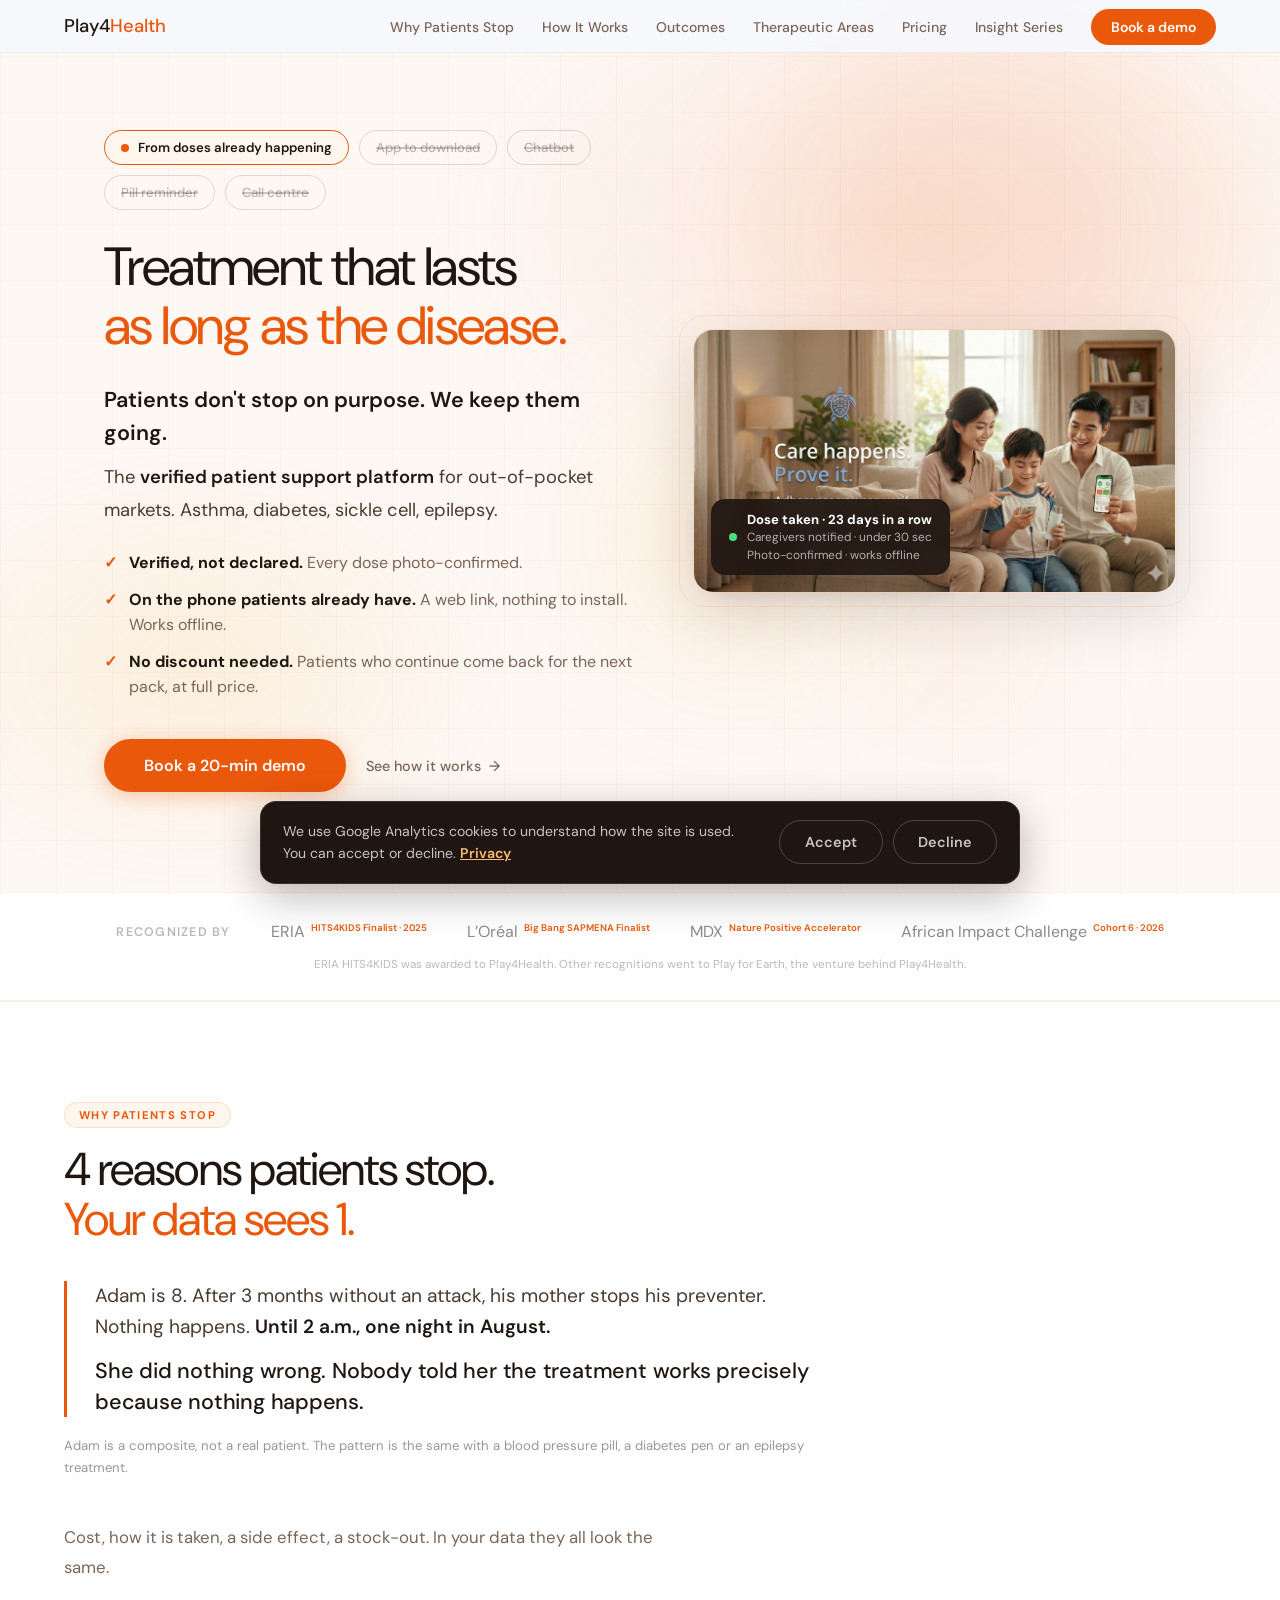
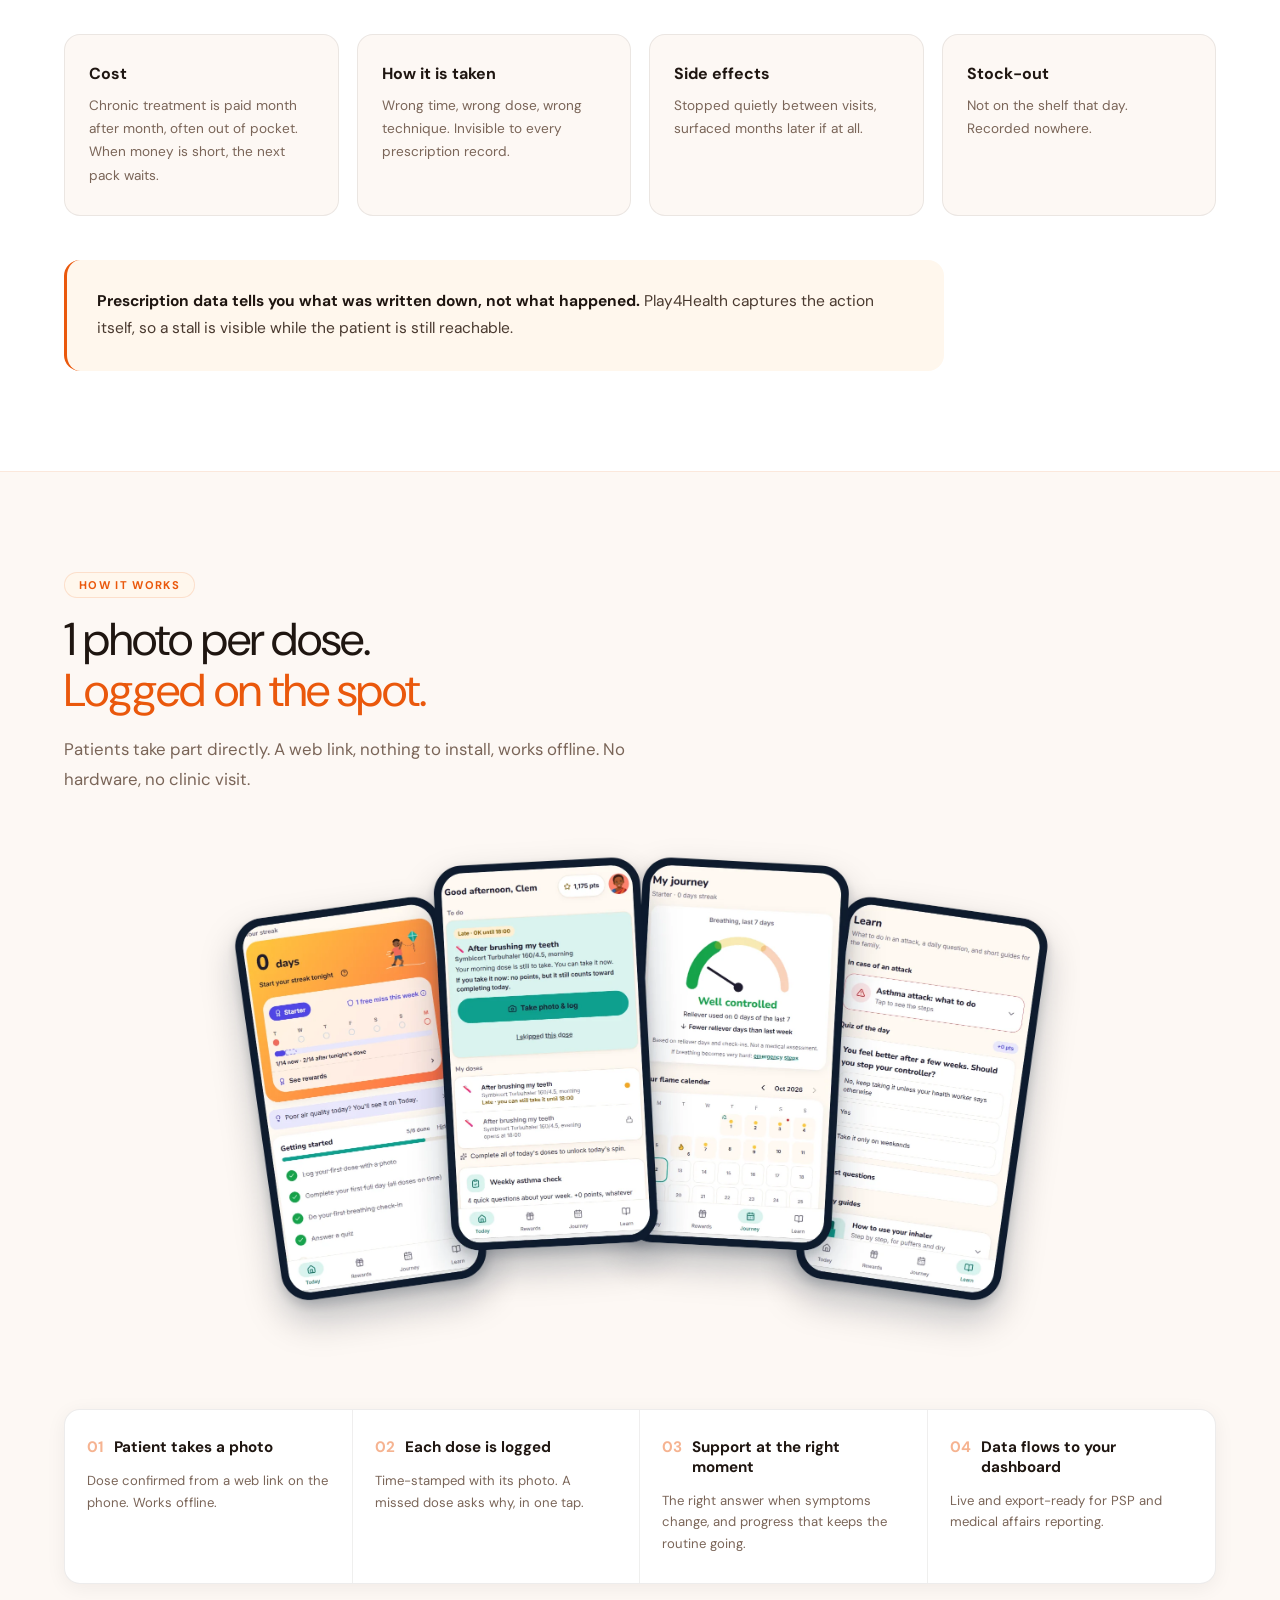
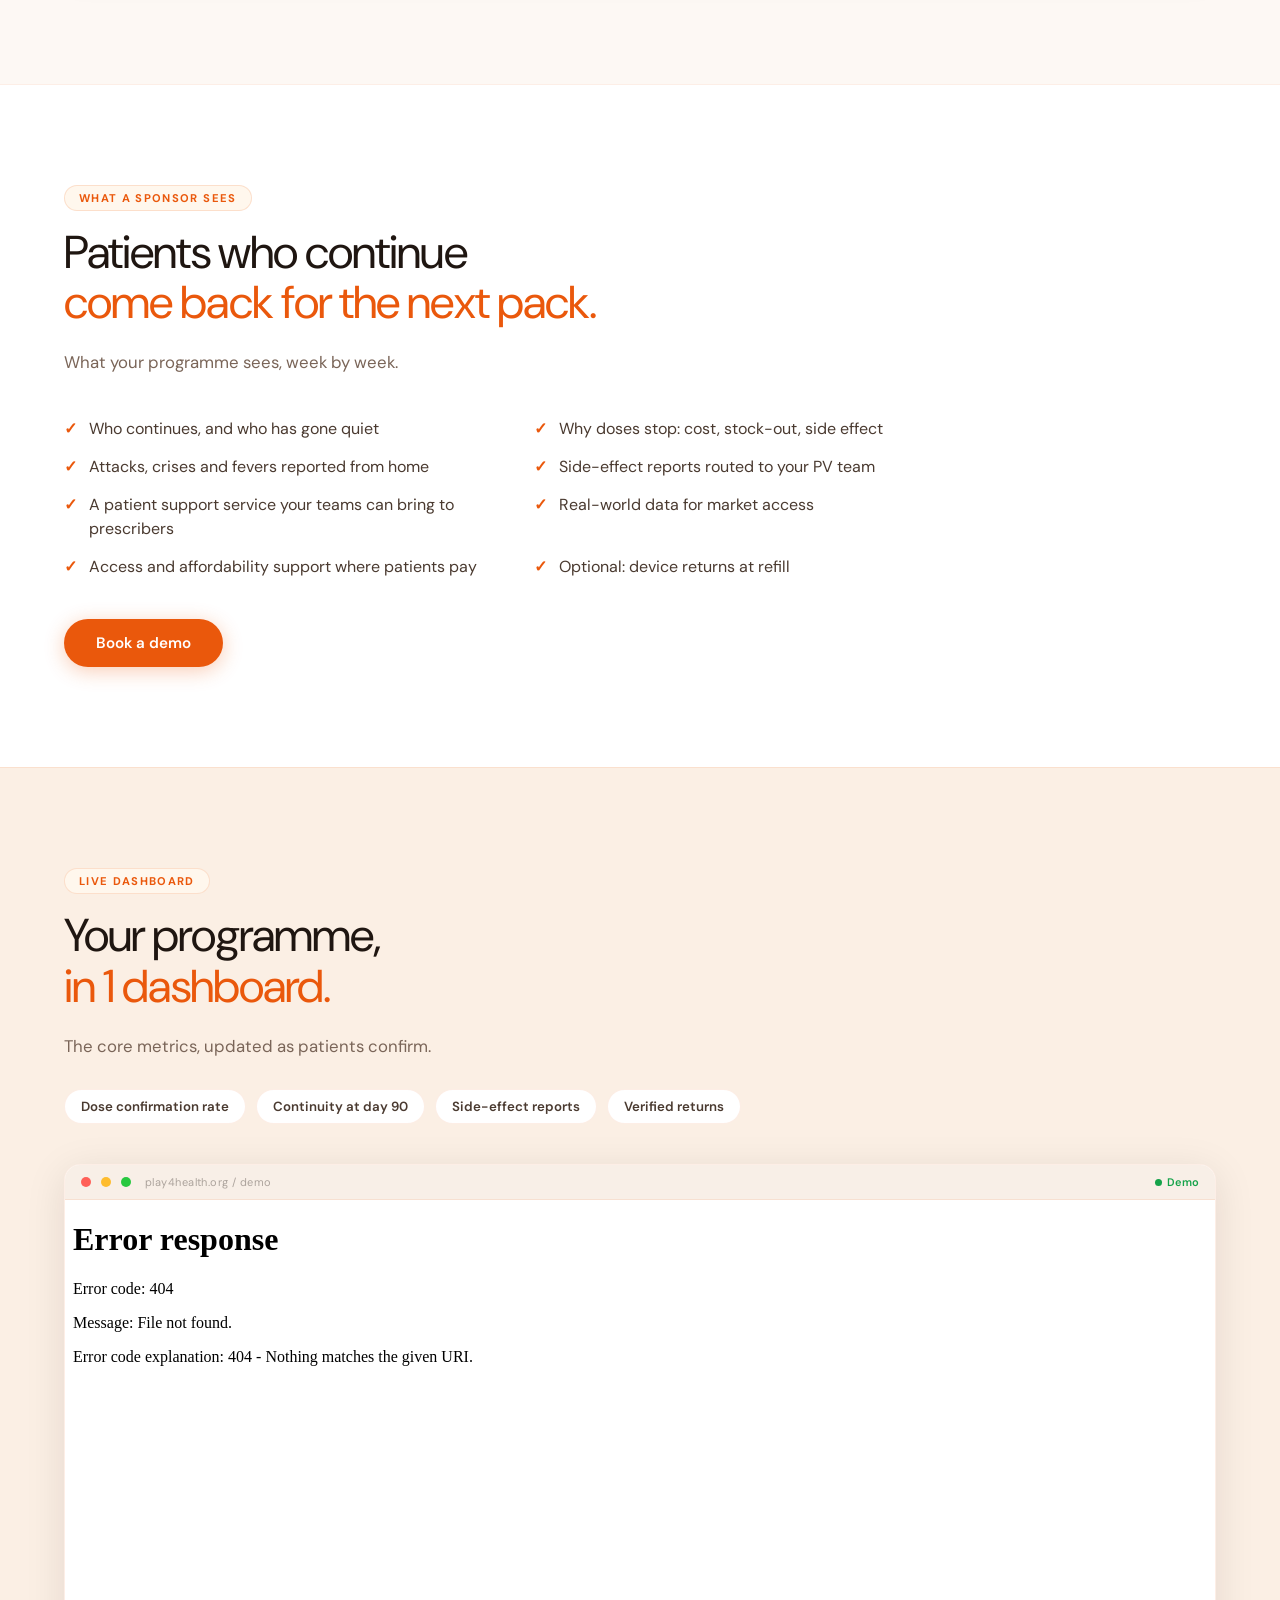
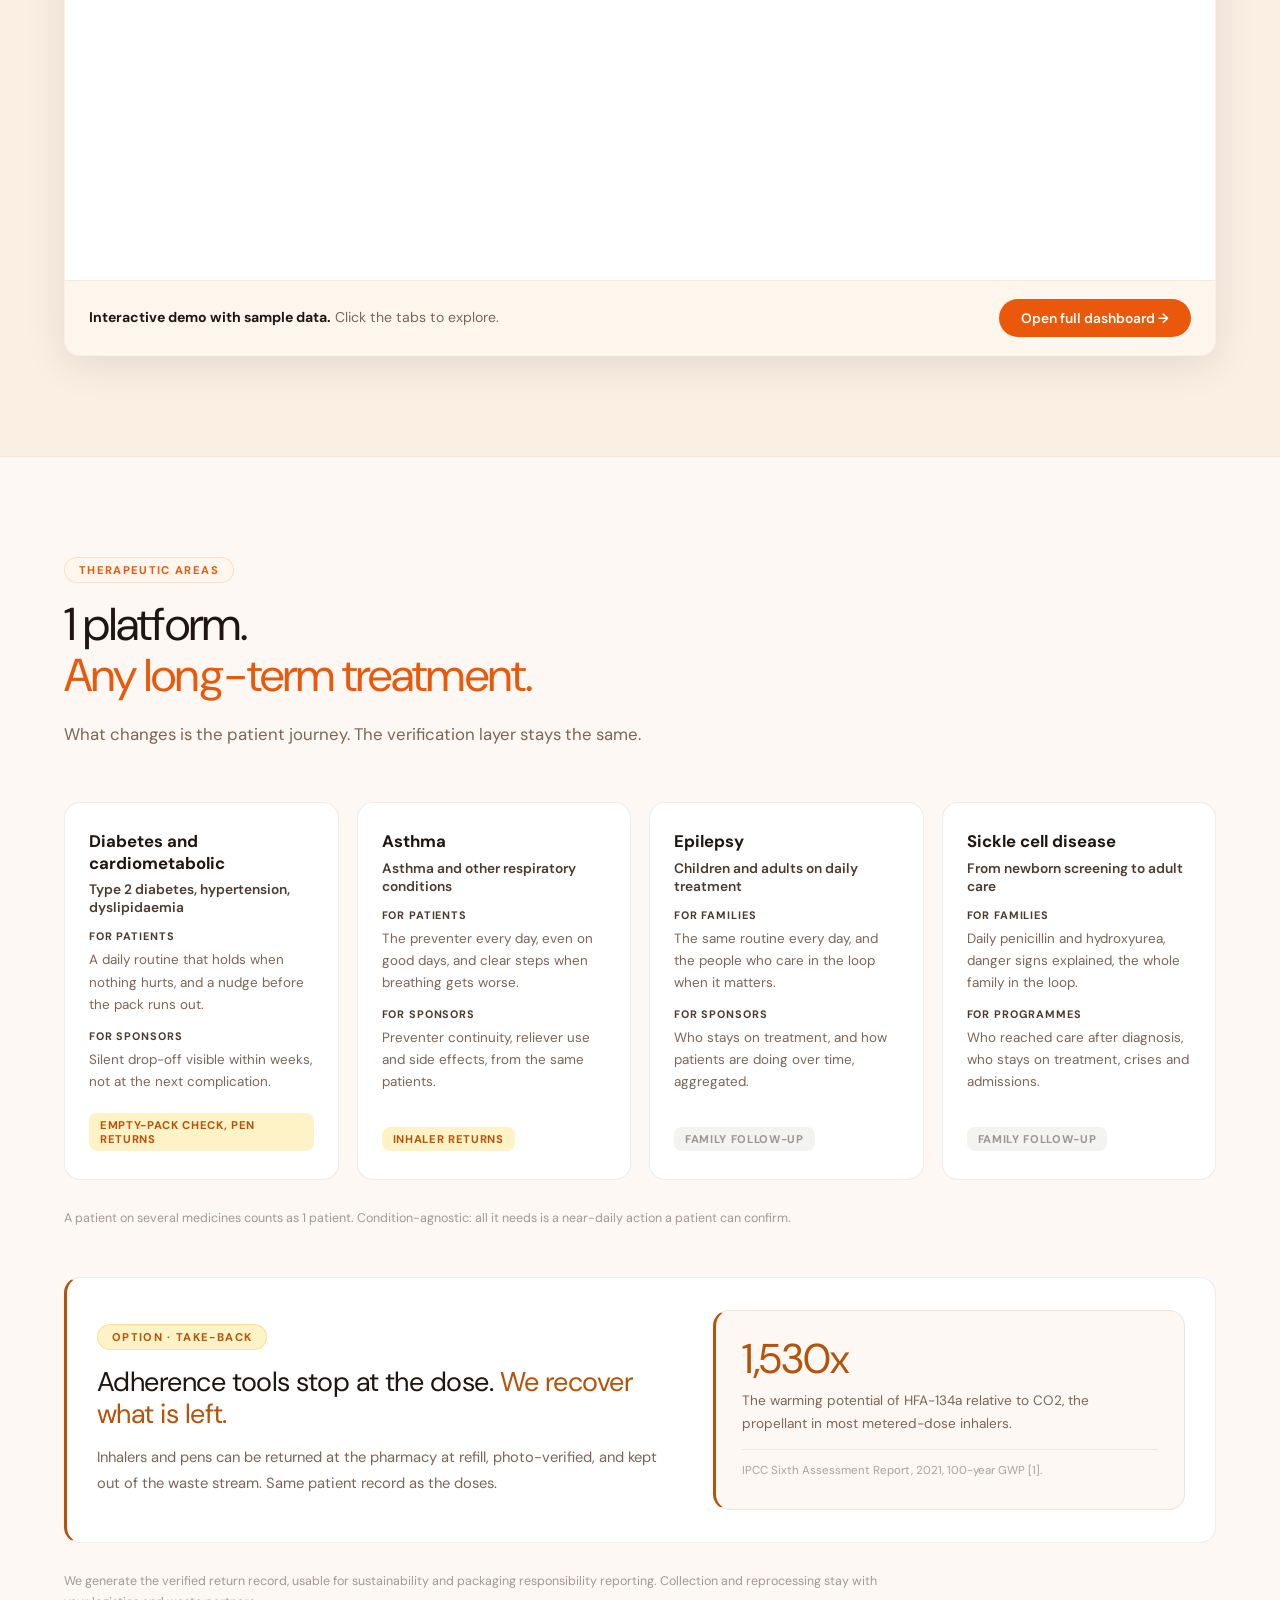
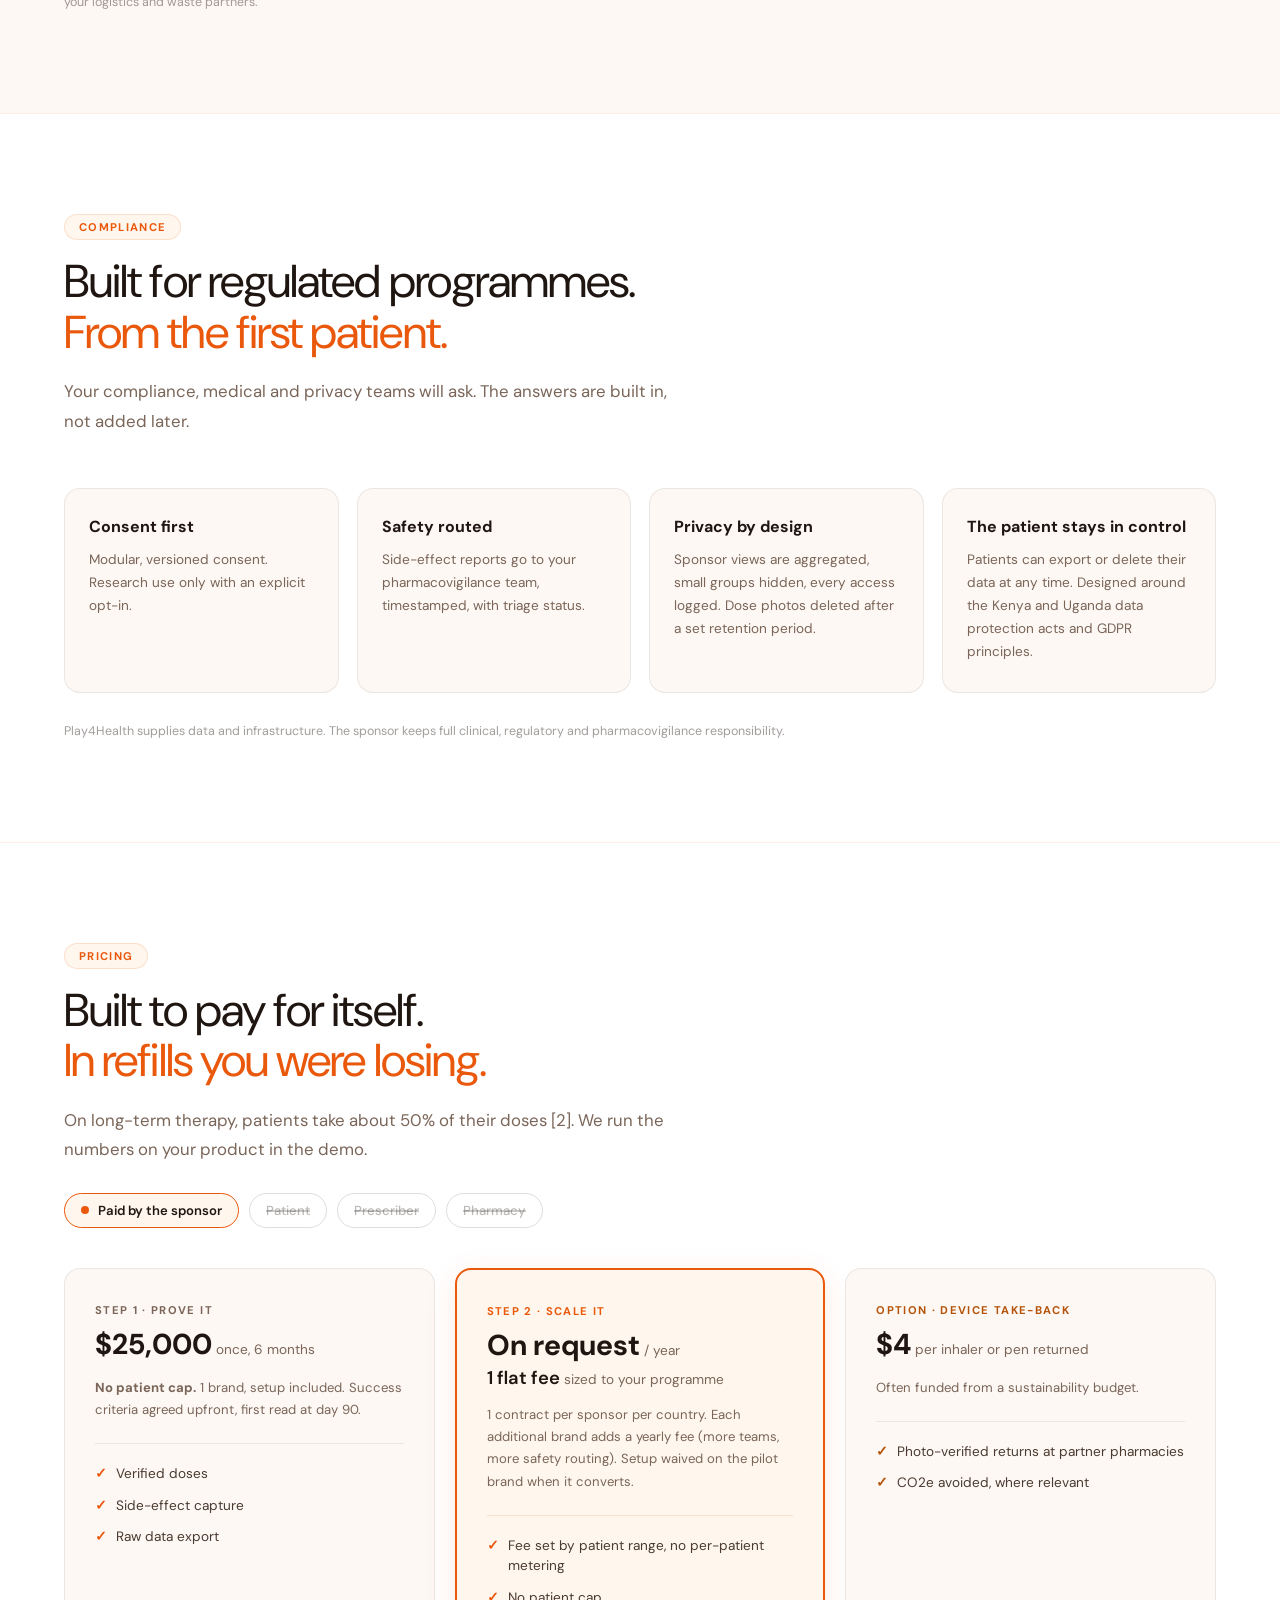
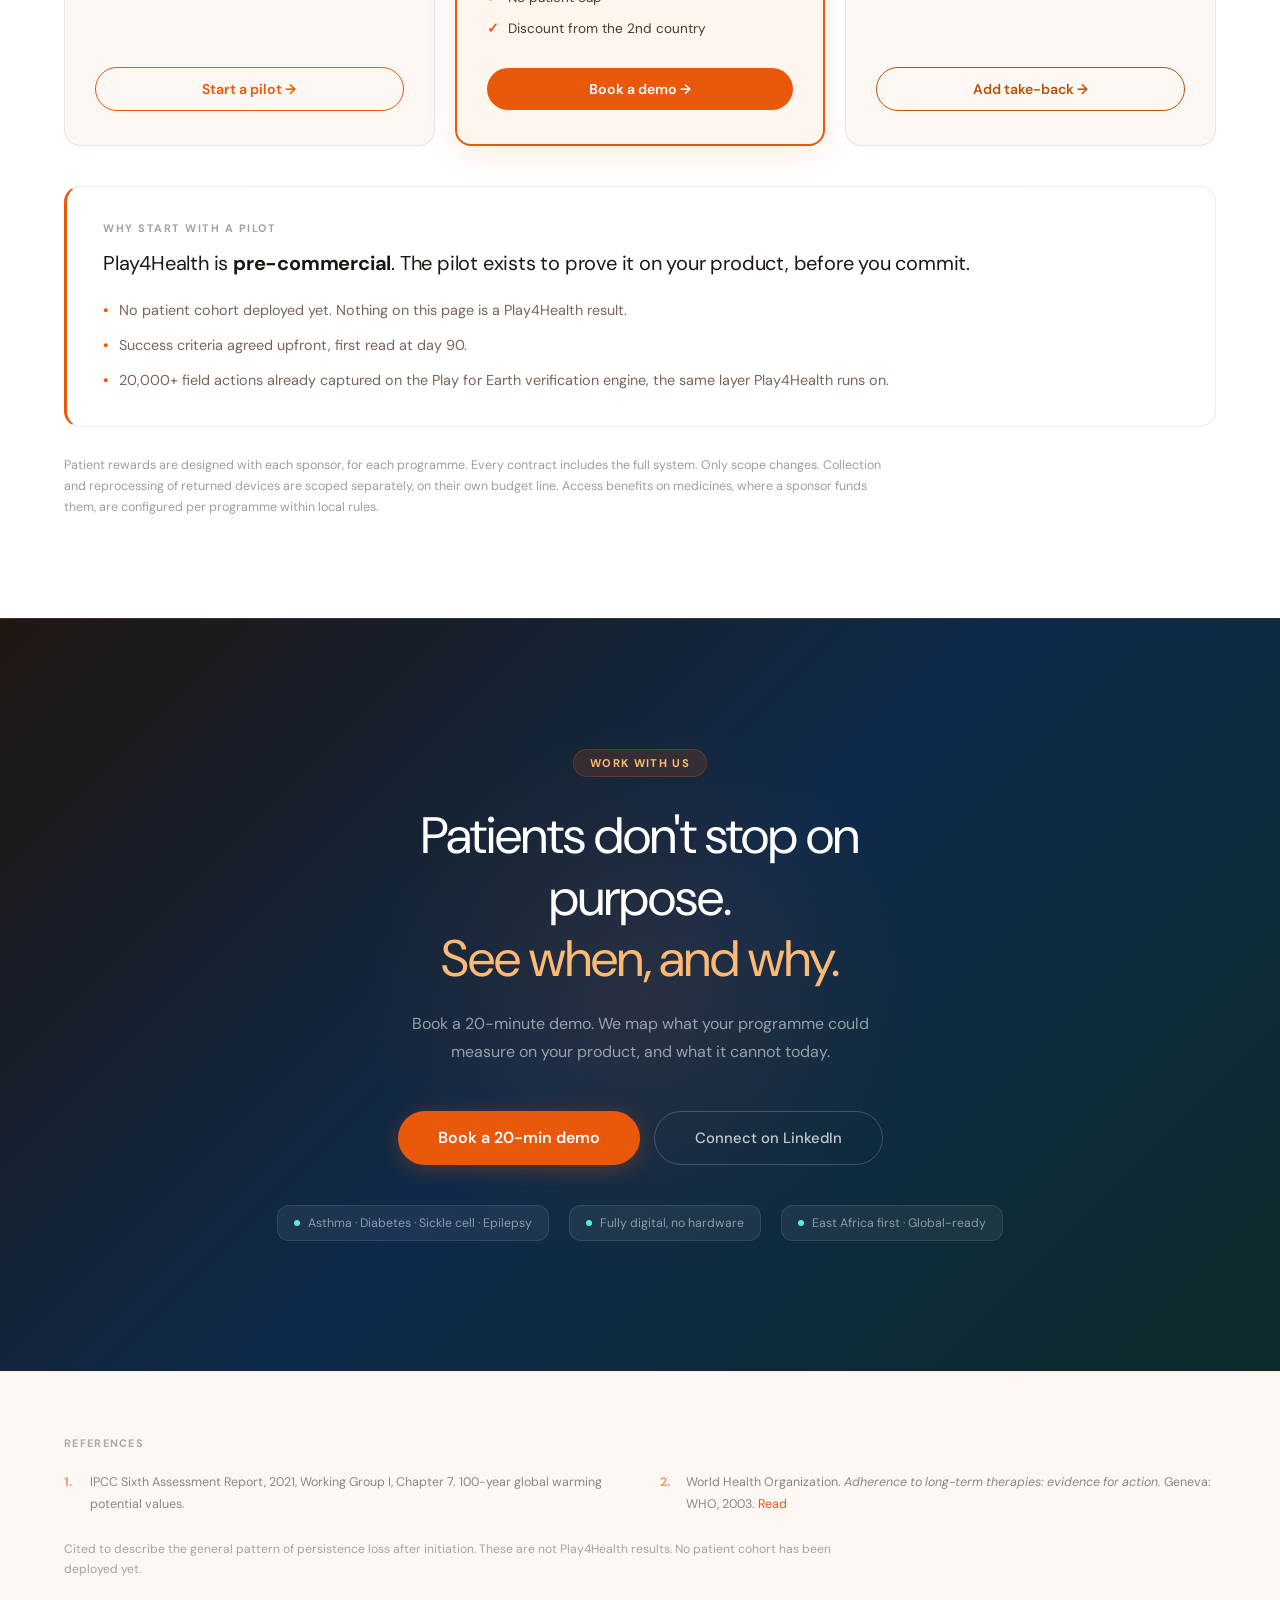
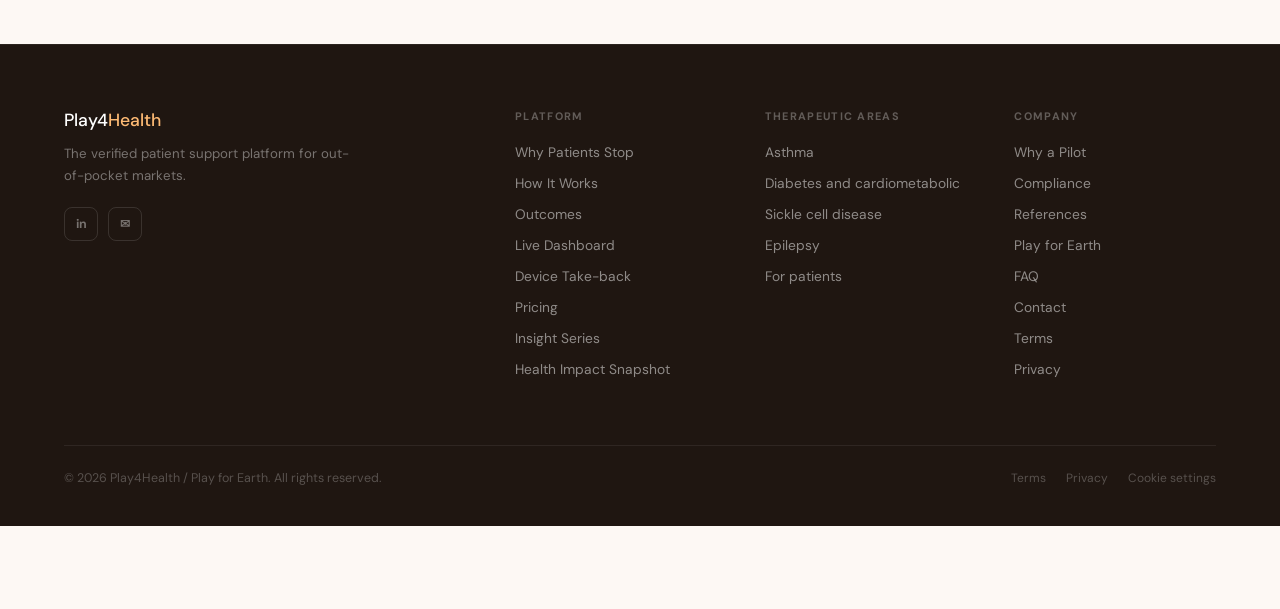
==== commit a8524091: "Switch site palette from blue to warm orange Accent, buttons, links, backgrounds and footer move to " ====
--- a/index.html
+++ b/index.html
@@ -21,20 +21,20 @@
 <style>
 @keyframes blobFloat{0%,100%{transform:translateY(0) scale(1);}50%{transform:translateY(-18px) scale(1.04);}}
 
-.hero-bg{position:absolute;inset:0;z-index:0;background:radial-gradient(ellipse 65% 55% at 72% 25%,rgba(37,99,235,0.1) 0%,transparent 60%),radial-gradient(ellipse 45% 45% at 15% 75%,rgba(13,148,136,0.1) 0%,transparent 55%),var(--bg);}
-.hero-grid{position:absolute;inset:0;z-index:0;background-image:linear-gradient(rgba(37,99,235,0.04) 1px,transparent 1px),linear-gradient(90deg,rgba(37,99,235,0.04) 1px,transparent 1px);background-size:56px 56px;}
+.hero-bg{position:absolute;inset:0;z-index:0;background:radial-gradient(ellipse 65% 55% at 72% 25%,rgba(234,88,12,0.1) 0%,transparent 60%),radial-gradient(ellipse 45% 45% at 15% 75%,rgba(245,158,11,0.1) 0%,transparent 55%),var(--bg);}
+.hero-grid{position:absolute;inset:0;z-index:0;background-image:linear-gradient(rgba(234,88,12,0.04) 1px,transparent 1px),linear-gradient(90deg,rgba(234,88,12,0.04) 1px,transparent 1px);background-size:56px 56px;}
 .hero-blob{position:absolute;border-radius:50%;filter:blur(70px);pointer-events:none;z-index:0;animation:blobFloat 9s ease-in-out infinite;}
-.blob1{width:420px;height:420px;background:rgba(37,99,235,0.09);top:3%;right:6%;}
-.blob2{width:260px;height:260px;background:rgba(13,148,136,0.1);top:45%;right:32%;animation-delay:2.5s;}
-.blob3{width:180px;height:180px;background:rgba(56,189,248,0.09);bottom:18%;right:18%;animation-delay:5s;}
+.blob1{width:420px;height:420px;background:rgba(234,88,12,0.09);top:3%;right:6%;}
+.blob2{width:260px;height:260px;background:rgba(245,158,11,0.1);top:45%;right:32%;animation-delay:2.5s;}
+.blob3{width:180px;height:180px;background:rgba(251,146,60,0.09);bottom:18%;right:18%;animation-delay:5s;}
 
 .hero{display:block;padding:0;position:relative;overflow:hidden;background:var(--bg);}
 .hero-inner{display:grid;grid-template-columns:1.05fr 0.95fr;gap:56px;align-items:center;width:100%;max-width:var(--max-w);margin:0 auto;padding:130px var(--gutter) 100px;position:relative;z-index:2;}
 .hero-copy{display:flex;flex-direction:column;align-items:flex-start;text-align:left;}
 .hero-visual{position:relative;animation:fadeUp 0.8s ease 0.5s both;}
-.hero-visual img{display:block;width:100%;height:auto;border-radius:20px;border:1px solid rgba(37,99,235,0.15);box-shadow:0 20px 60px rgba(14,27,46,0.14);}
-.hero-visual::after{content:'';position:absolute;inset:-14px;border-radius:26px;border:1px solid rgba(37,99,235,0.1);pointer-events:none;}
-.hero-chip{position:absolute;left:18px;bottom:18px;display:flex;align-items:center;gap:10px;background:rgba(14,27,46,0.92);backdrop-filter:blur(8px);border-radius:14px;padding:12px 18px;box-shadow:0 8px 24px rgba(14,27,46,0.3);animation:fadeUp 0.8s ease 1s both;}
+.hero-visual img{display:block;width:100%;height:auto;border-radius:20px;border:1px solid rgba(234,88,12,0.15);box-shadow:0 20px 60px rgba(31,22,17,0.14);}
+.hero-visual::after{content:'';position:absolute;inset:-14px;border-radius:26px;border:1px solid rgba(234,88,12,0.1);pointer-events:none;}
+.hero-chip{position:absolute;left:18px;bottom:18px;display:flex;align-items:center;gap:10px;background:rgba(31,22,17,0.92);backdrop-filter:blur(8px);border-radius:14px;padding:12px 18px;box-shadow:0 8px 24px rgba(31,22,17,0.3);animation:fadeUp 0.8s ease 1s both;}
 .chip-dot{width:8px;height:8px;border-radius:50%;background:#4ade80;flex-shrink:0;animation:pulse 2s ease-in-out infinite;}
 .chip-text{display:flex;flex-direction:column;gap:2px;}
 .chip-text strong{font-size:0.82rem;font-weight:700;color:white;line-height:1.3;}
@@ -50,18 +50,18 @@
 .hero-usp strong{color:var(--ink);font-weight:700;}
 .hero-actions{display:flex;gap:20px;align-items:center;flex-wrap:wrap;justify-content:flex-start;animation:fadeUp 0.8s ease 0.65s both;}
 .not-tags{display:flex;gap:10px;flex-wrap:wrap;justify-content:flex-start;margin-bottom:28px;animation:fadeUp 0.8s ease 0.3s both;}
-.not-tag{display:inline-flex;align-items:center;gap:9px;border:1px solid rgba(14,27,46,0.14);border-radius:32px;padding:8px 16px;font-size:0.82rem;font-weight:500;color:rgba(14,27,46,0.3);}
-.not-tag .nt-label{text-decoration:line-through;text-decoration-thickness:1.5px;text-decoration-color:rgba(14,27,46,0.22);}
+.not-tag{display:inline-flex;align-items:center;gap:9px;border:1px solid rgba(31,22,17,0.14);border-radius:32px;padding:8px 16px;font-size:0.82rem;font-weight:500;color:rgba(31,22,17,0.3);}
+.not-tag .nt-label{text-decoration:line-through;text-decoration-thickness:1.5px;text-decoration-color:rgba(31,22,17,0.22);}
 .not-active{border-color:var(--blue)!important;color:var(--ink)!important;background:var(--blue-faint);font-weight:600;}
 .not-active .nt-label{text-decoration:none!important;}
 .not-dot{width:8px;height:8px;border-radius:50%;background:var(--blue);flex-shrink:0;}
 
 .logos-strip{background:white;border-top:1px solid var(--border);border-bottom:1px solid var(--border);padding:28px var(--gutter);}
 .logos-inner{max-width:var(--max-w);margin:0 auto;display:flex;align-items:center;gap:40px;flex-wrap:wrap;justify-content:center;}
-.logos-label{font-size:0.78rem;font-weight:600;letter-spacing:0.1em;text-transform:uppercase;color:rgba(14,27,46,0.3);}
-.logo-item{font-size:1rem;color:rgba(14,27,46,0.5);}
+.logos-label{font-size:0.78rem;font-weight:600;letter-spacing:0.1em;text-transform:uppercase;color:rgba(31,22,17,0.3);}
+.logo-item{font-size:1rem;color:rgba(31,22,17,0.5);}
 .logo-item sup{font-size:0.6rem;color:var(--blue);vertical-align:super;margin-left:2px;font-weight:600;}
-.logos-note{max-width:var(--max-w);margin:14px auto 0;text-align:center;font-size:0.72rem;color:rgba(14,27,46,0.3);}
+.logos-note{max-width:var(--max-w);margin:14px auto 0;text-align:center;font-size:0.72rem;color:rgba(31,22,17,0.3);}
 
 /* ===== WHY WE EXIST ===== */
 
@@ -71,10 +71,10 @@
 .story p{font-size:1.2rem;line-height:1.6;color:var(--ink-mid);margin-bottom:14px;}
 .story p strong{color:var(--ink);font-weight:600;}
 .story .beat{font-size:1.35rem;line-height:1.4;color:var(--ink);font-weight:500;letter-spacing:-0.01em;}
-.story-note{margin-top:18px;font-size:0.82rem;color:rgba(14,27,46,0.45);line-height:1.7;max-width:760px;}
+.story-note{margin-top:18px;font-size:0.82rem;color:rgba(31,22,17,0.45);line-height:1.7;max-width:760px;}
 .why-grid{display:grid;grid-template-columns:repeat(4,1fr);gap:18px;margin-top:52px;}
 .why-card{background:var(--bg);border:1px solid var(--border-dark);border-radius:var(--radius);padding:28px 24px;transition:all 0.25s;}
-.why-card:hover{transform:translateY(-2px);box-shadow:0 8px 28px rgba(37,99,235,0.08);border-color:rgba(37,99,235,0.22);}
+.why-card:hover{transform:translateY(-2px);box-shadow:0 8px 28px rgba(234,88,12,0.08);border-color:rgba(234,88,12,0.22);}
 .why-card h3{font-size:1rem;font-weight:700;color:var(--ink);margin-bottom:10px;}
 .why-card p{font-size:0.85rem;color:var(--ink-light);line-height:1.7;}
 .highlight{margin-top:44px;padding:28px 30px;background:var(--blue-faint);border-left:3px solid var(--blue);border-radius:var(--radius);max-width:880px;}
@@ -87,8 +87,8 @@
 
 /* ===== HOW IT WORKS ===== */
 #how{background:var(--bg);border-top:1px solid var(--border);}
-.how-steps{display:grid;grid-template-columns:repeat(4,1fr);gap:0;margin-top:52px;border:1px solid var(--border-dark);border-radius:var(--radius);overflow:hidden;background:white;box-shadow:0 4px 20px rgba(14,27,46,0.06);}
-.hw-step{padding:28px 22px;border-right:1px solid rgba(14,27,46,0.07);transition:background 0.25s;}
+.how-steps{display:grid;grid-template-columns:repeat(4,1fr);gap:0;margin-top:52px;border:1px solid var(--border-dark);border-radius:var(--radius);overflow:hidden;background:white;box-shadow:0 4px 20px rgba(31,22,17,0.06);}
+.hw-step{padding:28px 22px;border-right:1px solid rgba(31,22,17,0.07);transition:background 0.25s;}
 .hw-step:last-child{border-right:none;}
 .hw-step:hover{background:var(--blue-faint);}
 .how-visual{margin:44px auto 0;max-width:880px;}
@@ -104,7 +104,7 @@
 .out-grid{display:grid;grid-template-columns:repeat(3,1fr);gap:18px;margin-top:52px;}
 .out-grid.four{grid-template-columns:repeat(4,1fr);}
 .out-card{background:var(--bg);border:1px solid var(--border-dark);border-radius:var(--radius);padding:28px 24px;transition:all 0.25s;}
-.out-card:hover{transform:translateY(-2px);box-shadow:0 8px 28px rgba(37,99,235,0.08);border-color:rgba(37,99,235,0.22);}
+.out-card:hover{transform:translateY(-2px);box-shadow:0 8px 28px rgba(234,88,12,0.08);border-color:rgba(234,88,12,0.22);}
 .out-card h3{font-size:1rem;font-weight:700;color:var(--ink);margin-bottom:10px;line-height:1.3;}
 .out-card p{font-size:0.85rem;color:var(--ink-light);line-height:1.7;}
 .out-list{list-style:none;display:grid;grid-template-columns:1fr 1fr;gap:14px 40px;margin-top:40px;max-width:900px;}
@@ -119,10 +119,10 @@
 #dashboard{background:var(--bg2);border-top:1px solid var(--border);padding:100px var(--gutter);}
 .kpi-list{list-style:none;display:flex;flex-wrap:wrap;gap:10px;margin:28px 0 40px;}
 .kpi-list li{font-size:0.83rem;font-weight:600;color:var(--ink-mid);background:white;border:1px solid var(--border);border-radius:24px;padding:8px 16px;}
-.platform-embed-wrap{max-width:var(--max-w);margin:0 auto;border-radius:16px;overflow:hidden;box-shadow:0 8px 40px rgba(14,27,46,0.1);border:1px solid var(--border);background:var(--bg3);position:relative;}
-.platform-embed-bar{background:#f0f2f8;border-bottom:1px solid var(--border);padding:10px 16px;display:flex;align-items:center;gap:10px;}
+.platform-embed-wrap{max-width:var(--max-w);margin:0 auto;border-radius:16px;overflow:hidden;box-shadow:0 8px 40px rgba(31,22,17,0.1);border:1px solid var(--border);background:var(--bg3);position:relative;}
+.platform-embed-bar{background:#f8efe7;border-bottom:1px solid var(--border);padding:10px 16px;display:flex;align-items:center;gap:10px;}
 .embed-dot{width:10px;height:10px;border-radius:50%;}
-.platform-embed-bar .embed-label{font-size:11px;color:rgba(14,27,46,0.35);margin-left:4px;letter-spacing:0.04em;}
+.platform-embed-bar .embed-label{font-size:11px;color:rgba(31,22,17,0.35);margin-left:4px;letter-spacing:0.04em;}
 .platform-embed-bar .embed-live{margin-left:auto;display:flex;align-items:center;gap:5px;font-size:11px;font-weight:600;color:var(--green);}
 .embed-pulse{width:7px;height:7px;border-radius:50%;background:var(--green);animation:epulse 1.8s infinite;}
 @keyframes epulse{0%,100%{opacity:1;transform:scale(1)}50%{opacity:.35;transform:scale(.6)}}
@@ -134,11 +134,11 @@
 .btn-embed-full:hover{background:var(--blue-dark);}
 
 /* ===== RECOVERY ===== */
-.rec-eyebrow{display:inline-flex;align-items:center;gap:8px;background:var(--teal-pale);border:1px solid rgba(13,148,136,0.25);color:var(--teal);font-size:0.7rem;font-weight:700;letter-spacing:0.12em;text-transform:uppercase;padding:5px 14px;border-radius:20px;margin-bottom:16px;}
+.rec-eyebrow{display:inline-flex;align-items:center;gap:8px;background:var(--teal-pale);border:1px solid rgba(245,158,11,0.25);color:var(--teal);font-size:0.7rem;font-weight:700;letter-spacing:0.12em;text-transform:uppercase;padding:5px 14px;border-radius:20px;margin-bottom:16px;}
 .rec-stat{background:var(--bg);border:1px solid var(--border-dark);border-left:3px solid var(--teal);border-radius:var(--radius);padding:28px 26px;}
 .rec-stat-num{font-size:2.6rem;font-weight:400;color:var(--teal);line-height:1;margin-bottom:8px;letter-spacing:-0.02em;}
 .rec-stat-desc{font-size:0.85rem;color:var(--ink-light);line-height:1.7;}
-.rec-stat-src{margin-top:14px;padding-top:12px;border-top:1px solid var(--border-dark);font-size:0.72rem;color:rgba(14,27,46,0.38);line-height:1.6;}
+.rec-stat-src{margin-top:14px;padding-top:12px;border-top:1px solid var(--border-dark);font-size:0.72rem;color:rgba(31,22,17,0.38);line-height:1.6;}
 
 /* ===== TAKE-BACK (inside therapeutic areas) ===== */
 .takeback{display:grid;grid-template-columns:1.1fr 0.9fr;gap:40px;align-items:center;margin-top:48px;background:white;border:1px solid var(--border-dark);border-left:3px solid var(--teal);border-radius:var(--radius);padding:32px 30px;}
@@ -151,7 +151,7 @@
 #usecases{background:var(--bg);border-top:1px solid var(--border);}
 .uc-grid{display:grid;grid-template-columns:repeat(4,1fr);gap:18px;margin-top:52px;}
 .uc-card{background:white;border:1px solid var(--border-dark);border-radius:var(--radius);padding:28px 24px;display:flex;flex-direction:column;transition:all 0.25s;}
-.uc-card:hover{transform:translateY(-2px);box-shadow:0 8px 28px rgba(37,99,235,0.08);border-color:rgba(37,99,235,0.22);}
+.uc-card:hover{transform:translateY(-2px);box-shadow:0 8px 28px rgba(234,88,12,0.08);border-color:rgba(234,88,12,0.22);}
 .uc-card h3{font-size:1.05rem;font-weight:700;color:var(--ink);margin-bottom:6px;line-height:1.3;}
 .uc-conditions{font-size:0.86rem;font-weight:600;color:var(--ink-mid);margin-bottom:12px;}
 .uc-card p{font-size:0.84rem;color:var(--ink-light);line-height:1.7;margin-bottom:20px;}
@@ -160,14 +160,14 @@
 .uc-split .uc-who{display:block;font-size:0.68rem;font-weight:700;letter-spacing:0.08em;text-transform:uppercase;color:var(--ink-mid);margin-bottom:3px;}
 .uc-tag{margin-top:auto;font-size:0.7rem;font-weight:700;letter-spacing:0.06em;text-transform:uppercase;padding:5px 11px;border-radius:8px;align-self:flex-start;}
 .uc-device{background:var(--teal-pale);color:var(--teal);}
-.uc-nodevice{background:rgba(14,27,46,0.05);color:rgba(14,27,46,0.42);}
+.uc-nodevice{background:rgba(31,22,17,0.05);color:rgba(31,22,17,0.42);}
 @media(max-width:1100px){.uc-grid{grid-template-columns:repeat(2,1fr);}}
 @media(max-width:600px){.uc-grid{grid-template-columns:1fr;}}
 
 /* ===== WHERE WE STAND ===== */
 .stand-box.pilot-box{max-width:none;margin:40px 0 0;box-shadow:none;}
-.stand-box{max-width:820px;margin:0 auto;background:white;border:1px solid var(--border-dark);border-left:3px solid var(--blue);border-radius:var(--radius);padding:34px 36px;box-shadow:0 4px 20px rgba(14,27,46,0.05);}
-.stand-label{font-size:0.68rem;font-weight:700;letter-spacing:0.14em;text-transform:uppercase;color:rgba(14,27,46,0.4);margin-bottom:14px;}
+.stand-box{max-width:820px;margin:0 auto;background:white;border:1px solid var(--border-dark);border-left:3px solid var(--blue);border-radius:var(--radius);padding:34px 36px;box-shadow:0 4px 20px rgba(31,22,17,0.05);}
+.stand-label{font-size:0.68rem;font-weight:700;letter-spacing:0.14em;text-transform:uppercase;color:rgba(31,22,17,0.4);margin-bottom:14px;}
 .stand-lead{font-size:1.25rem;font-weight:400;color:var(--ink);line-height:1.4;letter-spacing:-0.01em;margin-bottom:22px;}
 .stand-lead strong{font-weight:700;}
 .stand-list{list-style:none;display:flex;flex-direction:column;gap:12px;}
@@ -182,8 +182,8 @@
 #pilot .not-tags{margin:28px 0 0;animation:none;}
 .pricing-grid{display:grid;grid-template-columns:repeat(3,1fr);gap:20px;margin-top:40px;align-items:stretch;max-width:var(--max-w);}
 .price-card{background:var(--bg);border:1px solid var(--border-dark);border-radius:var(--radius);padding:34px 30px;transition:all 0.25s;display:flex;flex-direction:column;}
-.price-card:hover{transform:translateY(-2px);box-shadow:0 8px 28px rgba(37,99,235,0.1);}
-.price-card.featured{background:var(--blue-faint);border:2px solid var(--blue);box-shadow:0 8px 32px rgba(37,99,235,0.12);}
+.price-card:hover{transform:translateY(-2px);box-shadow:0 8px 28px rgba(234,88,12,0.1);}
+.price-card.featured{background:var(--blue-faint);border:2px solid var(--blue);box-shadow:0 8px 32px rgba(234,88,12,0.12);}
 .price-card.option .price-tier{color:var(--teal);}
 .price-card.option .price-features li::before{color:var(--teal);}
 .price-tier{font-size:0.7rem;font-weight:700;letter-spacing:0.12em;text-transform:uppercase;color:var(--ink-light);margin-bottom:12px;}
@@ -196,7 +196,7 @@
 .price-setup{font-size:0.82rem;color:var(--ink-light);margin:10px 0 22px;line-height:1.7;}
 .price-card.featured .price-setup{color:var(--ink-light);}
 .price-divider{height:1px;background:var(--border-dark);margin-bottom:20px;}
-.price-card.featured .price-divider{background:rgba(37,99,235,0.15);}
+.price-card.featured .price-divider{background:rgba(234,88,12,0.15);}
 .price-features{list-style:none;display:flex;flex-direction:column;gap:11px;margin-bottom:28px;}
 .price-features li{font-size:0.85rem;color:var(--ink-mid);display:flex;gap:9px;line-height:1.5;}
 .price-features li::before{content:'\2713';color:var(--blue);font-weight:700;flex-shrink:0;}
@@ -213,22 +213,22 @@
 
 /* ===== REFERENCES ===== */
 #references{background:var(--bg);border-top:1px solid var(--border);padding:64px var(--gutter);}
-.refs-label{font-size:0.68rem;font-weight:700;letter-spacing:0.12em;text-transform:uppercase;color:rgba(14,27,46,0.35);margin-bottom:22px;}
+.refs-label{font-size:0.68rem;font-weight:700;letter-spacing:0.12em;text-transform:uppercase;color:rgba(31,22,17,0.35);margin-bottom:22px;}
 .refs-list{list-style:none;display:grid;grid-template-columns:1fr 1fr;gap:14px 40px;max-width:var(--max-w);}
-.refs-list li{font-size:0.78rem;color:rgba(14,27,46,0.5);line-height:1.7;padding-left:26px;position:relative;}
+.refs-list li{font-size:0.78rem;color:rgba(31,22,17,0.5);line-height:1.7;padding-left:26px;position:relative;}
 .refs-list li span.rn{position:absolute;left:0;top:0;font-weight:700;color:var(--blue);opacity:0.6;}
 .refs-list li a{color:var(--blue);text-decoration:none;}
 .refs-list li a:hover{text-decoration:underline;}
-.refs-note{margin-top:24px;font-size:0.76rem;color:rgba(14,27,46,0.38);line-height:1.7;max-width:820px;}
+.refs-note{margin-top:24px;font-size:0.76rem;color:rgba(31,22,17,0.38);line-height:1.7;max-width:820px;}
 @media(max-width:800px){.refs-list{grid-template-columns:1fr;}}
 
 /* ===== CONTACT ===== */
-#contact{background:linear-gradient(135deg,#0e1b2e 0%,#0e2a4a 50%,#0d2b2a 100%);border-top:1px solid rgba(37,99,235,0.2);text-align:center;padding:130px var(--gutter);position:relative;overflow:hidden;}
-#contact::before{content:'';position:absolute;top:50%;left:50%;transform:translate(-50%,-50%);width:600px;height:600px;border-radius:50%;background:radial-gradient(circle,rgba(37,99,235,0.12) 0%,transparent 65%);}
-.contact-pill{display:inline-flex;align-items:center;gap:8px;background:rgba(37,99,235,0.15);border:1px solid rgba(37,99,235,0.25);border-radius:24px;padding:6px 16px;font-size:0.7rem;font-weight:700;letter-spacing:0.12em;text-transform:uppercase;color:#93c5fd;margin-bottom:28px;}
+#contact{background:linear-gradient(135deg,#1f1611 0%,#0e2a4a 50%,#0d2b2a 100%);border-top:1px solid rgba(234,88,12,0.2);text-align:center;padding:130px var(--gutter);position:relative;overflow:hidden;}
+#contact::before{content:'';position:absolute;top:50%;left:50%;transform:translate(-50%,-50%);width:600px;height:600px;border-radius:50%;background:radial-gradient(circle,rgba(234,88,12,0.12) 0%,transparent 65%);}
+.contact-pill{display:inline-flex;align-items:center;gap:8px;background:rgba(234,88,12,0.15);border:1px solid rgba(234,88,12,0.25);border-radius:24px;padding:6px 16px;font-size:0.7rem;font-weight:700;letter-spacing:0.12em;text-transform:uppercase;color:#fdba74;margin-bottom:28px;}
 .contact-inner{position:relative;z-index:1;}
 #contact h2{font-size:clamp(2rem,4vw,3.2rem);font-weight:400;color:white;line-height:1.2;margin-bottom:20px;max-width:620px;margin-left:auto;margin-right:auto;letter-spacing:-0.02em;}
-#contact h2 em{color:#93c5fd;font-style:normal;}
+#contact h2 em{color:#fdba74;font-style:normal;}
 #contact p{font-size:1rem;color:rgba(255,255,255,0.55);line-height:1.8;max-width:480px;margin:0 auto 44px;}
 .cta-buttons{display:flex;gap:14px;justify-content:center;flex-wrap:wrap;}
 .trust-badges{display:flex;justify-content:center;gap:20px;flex-wrap:wrap;margin-top:40px;}
@@ -238,8 +238,8 @@
 @media(max-width:1100px){
   .how-steps{grid-template-columns:repeat(2,1fr);}
   .hw-step:nth-child(2){border-right:none;}
-  .hw-step:nth-child(3){border-top:1px solid rgba(14,27,46,0.07);border-right:1px solid rgba(14,27,46,0.07);}
-  .hw-step:nth-child(4){border-top:1px solid rgba(14,27,46,0.07);border-right:none;}}
+  .hw-step:nth-child(3){border-top:1px solid rgba(31,22,17,0.07);border-right:1px solid rgba(31,22,17,0.07);}
+  .hw-step:nth-child(4){border-top:1px solid rgba(31,22,17,0.07);border-right:none;}}
 @media(max-width:900px){
   #contact{padding:96px var(--gutter);}
   #dashboard{padding:72px var(--gutter);}
@@ -253,7 +253,7 @@
   .hero-actions{flex-direction:column;align-items:stretch;}
   .btn-primary,.btn-ghost{text-align:center;justify-content:center;}
   .how-steps{grid-template-columns:1fr;}
-  .hw-step{border-right:none!important;border-top:1px solid rgba(14,27,46,0.07)!important;}
+  .hw-step{border-right:none!important;border-top:1px solid rgba(31,22,17,0.07)!important;}
   .hw-step:first-child{border-top:none!important;}
   #pilot .not-tags{justify-content:flex-start;}
   .pricing-grid{grid-template-columns:1fr;max-width:420px;}
--- a/site.css
+++ b/site.css
@@ -1,13 +1,13 @@
 /* Play4Health shared styles. The home page is the reference: tokens, nav,
    buttons, section titles and footer below are its rules, used by every page. */
 :root {
-  --bg:#f7f8fc;--bg2:#eef3fb;--bg3:#ffffff;
-  --ink:#0e1b2e;--ink-mid:#2d4263;--ink-light:#5a7099;
-  --blue:#2563eb;--blue-dark:#1d4ed8;
-  --blue-pale:#dbeafe;--blue-faint:#eff6ff;
-  --teal:#0d9488;--teal-pale:#ccfbf1;
+  --bg:#fdf8f4;--bg2:#fbefe4;--bg3:#ffffff;
+  --ink:#1f1611;--ink-mid:#4a3a30;--ink-light:#7a6558;
+  --blue:#ea580c;--blue-dark:#c2410c;
+  --blue-pale:#ffedd5;--blue-faint:#fff7ed;
+  --teal:#b45309;--teal-pale:#fef3c7;
   --green:#16a34a;
-  --border:rgba(37,99,235,0.1);--border-dark:rgba(14,27,46,0.08);
+  --border:rgba(234,88,12,0.1);--border-dark:rgba(31,22,17,0.08);
   --sans:'DM Sans',sans-serif;--radius:16px;
   --max-w:1200px;--gutter:clamp(24px,5vw,80px);
   /* type scale: h1 and h2 as on the home page (400), h3 and card titles bold */
@@ -24,7 +24,7 @@
 body{font-family:var(--sans);background:var(--bg);color:var(--ink);overflow-x:hidden;}
 .section-inner{max-width:var(--max-w);margin:0 auto;width:100%;}
 
-nav{position:fixed;top:0;left:0;right:0;z-index:500;display:flex;align-items:center;justify-content:space-between;padding:14px var(--gutter);background:rgba(247,248,252,0.94);backdrop-filter:blur(20px);border-bottom:1px solid var(--border);transition:background 0.3s;}
+nav{position:fixed;top:0;left:0;right:0;z-index:500;display:flex;align-items:center;justify-content:space-between;padding:14px var(--gutter);background:rgba(253,248,244,0.94);backdrop-filter:blur(20px);border-bottom:1px solid var(--border);transition:background 0.3s;}
 .nav-logo{font-size:1.15rem;font-weight:500;color:var(--ink);text-decoration:none;}
 .nav-logo span{color:var(--blue);}
 .nav-links{display:flex;list-style:none;gap:28px;align-items:center;}
@@ -46,7 +46,7 @@
 @keyframes fadeUp{from{opacity:0;transform:translateY(24px);}to{opacity:1;transform:translateY(0);}}
 @keyframes pulse{0%,100%{opacity:0.6;}50%{opacity:1;}}
 
-.btn-primary{background:var(--blue);color:white;padding:14px 32px;border-radius:32px;font-size:0.95rem;font-weight:600;text-decoration:none;transition:all 0.2s;box-shadow:0 4px 20px rgba(37,99,235,0.3);display:inline-block;}
+.btn-primary{background:var(--blue);color:white;padding:14px 32px;border-radius:32px;font-size:0.95rem;font-weight:600;text-decoration:none;transition:all 0.2s;box-shadow:0 4px 20px rgba(234,88,12,0.3);display:inline-block;}
 .btn-primary:hover{background:var(--blue-dark);transform:translateY(-2px);}
 .btn-large{padding:16px 40px!important;font-size:1rem!important;border-radius:40px!important;}
 .btn-ghost{color:var(--ink-light);font-size:0.9rem;font-weight:500;text-decoration:none;display:flex;align-items:center;gap:8px;transition:color 0.2s;}
@@ -54,28 +54,28 @@
 .btn-ghost .arr{transition:transform 0.2s;}
 .btn-ghost:hover .arr{transform:translateX(4px);}
 .btn-outline{color:rgba(255,255,255,0.75);border:1px solid rgba(255,255,255,0.2);padding:16px 40px;border-radius:40px;font-size:0.93rem;font-weight:500;text-decoration:none;display:inline-block;transition:all 0.2s;}
-.btn-outline:hover{border-color:#93c5fd;color:#93c5fd;}
+.btn-outline:hover{border-color:#fdba74;color:#fdba74;}
 
 section{padding:100px var(--gutter);}
-.section-eyebrow{display:inline-flex;align-items:center;gap:8px;background:var(--blue-faint);border:1px solid rgba(37,99,235,0.15);color:var(--blue);font-size:0.7rem;font-weight:700;letter-spacing:0.12em;text-transform:uppercase;padding:5px 14px;border-radius:20px;margin-bottom:16px;}
+.section-eyebrow{display:inline-flex;align-items:center;gap:8px;background:var(--blue-faint);border:1px solid rgba(234,88,12,0.15);color:var(--blue);font-size:0.7rem;font-weight:700;letter-spacing:0.12em;text-transform:uppercase;padding:5px 14px;border-radius:20px;margin-bottom:16px;}
 .section-title{font-size:clamp(2rem,3.6vw,3rem);font-weight:400;line-height:1.1;letter-spacing:-0.02em;margin-bottom:20px;color:var(--ink);}
 .section-title em{color:var(--blue);font-style:normal;}
 .section-sub{font-size:1.05rem;color:var(--ink-light);line-height:1.75;max-width:620px;}
-.note{margin-top:28px;font-size:0.78rem;color:rgba(14,27,46,0.42);line-height:1.7;max-width:820px;}
+.note{margin-top:28px;font-size:0.78rem;color:rgba(31,22,17,0.42);line-height:1.7;max-width:820px;}
 
-footer{background:#0a1628;border-top:1px solid rgba(255,255,255,0.06);padding:64px var(--gutter) 40px;}
+footer{background:#1f1611;border-top:1px solid rgba(255,255,255,0.06);padding:64px var(--gutter) 40px;}
 .footer-grid{max-width:var(--max-w);margin:0 auto;display:grid;grid-template-columns:2fr 1fr 1fr 1fr;gap:48px;margin-bottom:56px;}
 .footer-logo{font-size:1.1rem;font-weight:500;color:white;text-decoration:none;display:block;margin-bottom:12px;}
-.footer-logo span{color:#93c5fd;}
+.footer-logo span{color:#fdba74;}
 .footer-tagline{font-size:0.83rem;color:rgba(255,255,255,0.4);line-height:1.65;max-width:290px;margin-bottom:20px;}
 .footer-social{display:flex;gap:10px;}
 .social-btn{width:34px;height:34px;border:1px solid rgba(255,255,255,0.12);border-radius:8px;display:flex;align-items:center;justify-content:center;color:rgba(255,255,255,0.4);text-decoration:none;font-size:0.78rem;font-weight:700;transition:all 0.2s;}
-.social-btn:hover{border-color:#93c5fd;color:#93c5fd;}
+.social-btn:hover{border-color:#fdba74;color:#fdba74;}
 .footer-col h5{font-size:0.68rem;font-weight:700;letter-spacing:0.12em;text-transform:uppercase;color:rgba(255,255,255,0.3);margin-bottom:18px;}
 .footer-col ul{list-style:none;}
 .footer-col ul li{margin-bottom:10px;}
 .footer-col ul li a{font-size:0.86rem;color:rgba(255,255,255,0.5);text-decoration:none;transition:color 0.2s;}
-.footer-col ul li a:hover{color:#93c5fd;}
+.footer-col ul li a:hover{color:#fdba74;}
 .footer-bottom{max-width:var(--max-w);margin:0 auto;border-top:1px solid rgba(255,255,255,0.07);padding-top:24px;display:flex;justify-content:space-between;align-items:center;flex-wrap:wrap;gap:12px;}
 .footer-copy{font-size:0.78rem;color:rgba(255,255,255,0.25);}
 .footer-legal{display:flex;gap:20px;}
@@ -86,8 +86,8 @@
 @media(prefers-reduced-motion:reduce){*{animation:none!important;transition:none!important;}html{scroll-behavior:auto;}}
 
 /* ===== INNER PAGES (same background, title and card type as the home page) ===== */
-.page-bg{position:fixed;inset:0;z-index:-2;background:radial-gradient(ellipse 65% 55% at 72% 25%,rgba(37,99,235,0.1) 0%,transparent 60%),radial-gradient(ellipse 45% 45% at 15% 75%,rgba(13,148,136,0.1) 0%,transparent 55%),var(--bg);}
-.page-grid{position:fixed;inset:0;z-index:-1;pointer-events:none;background-image:linear-gradient(rgba(37,99,235,0.04) 1px,transparent 1px),linear-gradient(90deg,rgba(37,99,235,0.04) 1px,transparent 1px);background-size:56px 56px;}
+.page-bg{position:fixed;inset:0;z-index:-2;background:radial-gradient(ellipse 65% 55% at 72% 25%,rgba(234,88,12,0.1) 0%,transparent 60%),radial-gradient(ellipse 45% 45% at 15% 75%,rgba(245,158,11,0.1) 0%,transparent 55%),var(--bg);}
+.page-grid{position:fixed;inset:0;z-index:-1;pointer-events:none;background-image:linear-gradient(rgba(234,88,12,0.04) 1px,transparent 1px),linear-gradient(90deg,rgba(234,88,12,0.04) 1px,transparent 1px);background-size:56px 56px;}
 .page-hero{max-width:var(--max-w);margin:0 auto;padding:140px var(--gutter) 48px;animation:fadeUp 0.7s ease 0.1s both;}
 .page-hero h1{font-size:var(--fs-h1);font-weight:400;line-height:1.1;letter-spacing:-0.03em;margin-bottom:20px;color:var(--ink);max-width:860px;}
 .page-hero h1 em{color:var(--blue);font-style:normal;}
@@ -95,10 +95,10 @@
 .page-body{max-width:var(--max-w);margin:0 auto;padding:0 var(--gutter) 96px;}
 
 /* ===== COOKIE CHOICE (site.js; below the mobile menu, never over the nav) ===== */
-.cookie-banner{position:fixed;left:16px;right:16px;bottom:16px;z-index:498;max-width:760px;margin:0 auto;display:flex;align-items:center;gap:20px;background:#0a1628;border:1px solid rgba(255,255,255,0.1);border-radius:var(--radius);padding:18px 22px;box-shadow:0 12px 40px rgba(14,27,46,0.3);font-family:var(--sans);font-size:16px;}
+.cookie-banner{position:fixed;left:16px;right:16px;bottom:16px;z-index:498;max-width:760px;margin:0 auto;display:flex;align-items:center;gap:20px;background:#1f1611;border:1px solid rgba(255,255,255,0.1);border-radius:var(--radius);padding:18px 22px;box-shadow:0 12px 40px rgba(31,22,17,0.3);font-family:var(--sans);font-size:16px;}
 .cookie-banner[hidden]{display:none;}
 .cookie-banner p{flex:1;font-size:0.88em;line-height:1.6;color:rgba(255,255,255,0.75);}
-.cookie-banner a{color:#93c5fd;font-weight:600;}
+.cookie-banner a{color:#fdba74;font-weight:600;}
 .cookie-actions{display:flex;gap:10px;flex-shrink:0;}
 .cookie-actions .btn-outline{background:none;cursor:pointer;font-family:var(--sans);font-size:0.9em;font-weight:600;padding:11px 24px;min-width:104px;min-height:44px;}
 
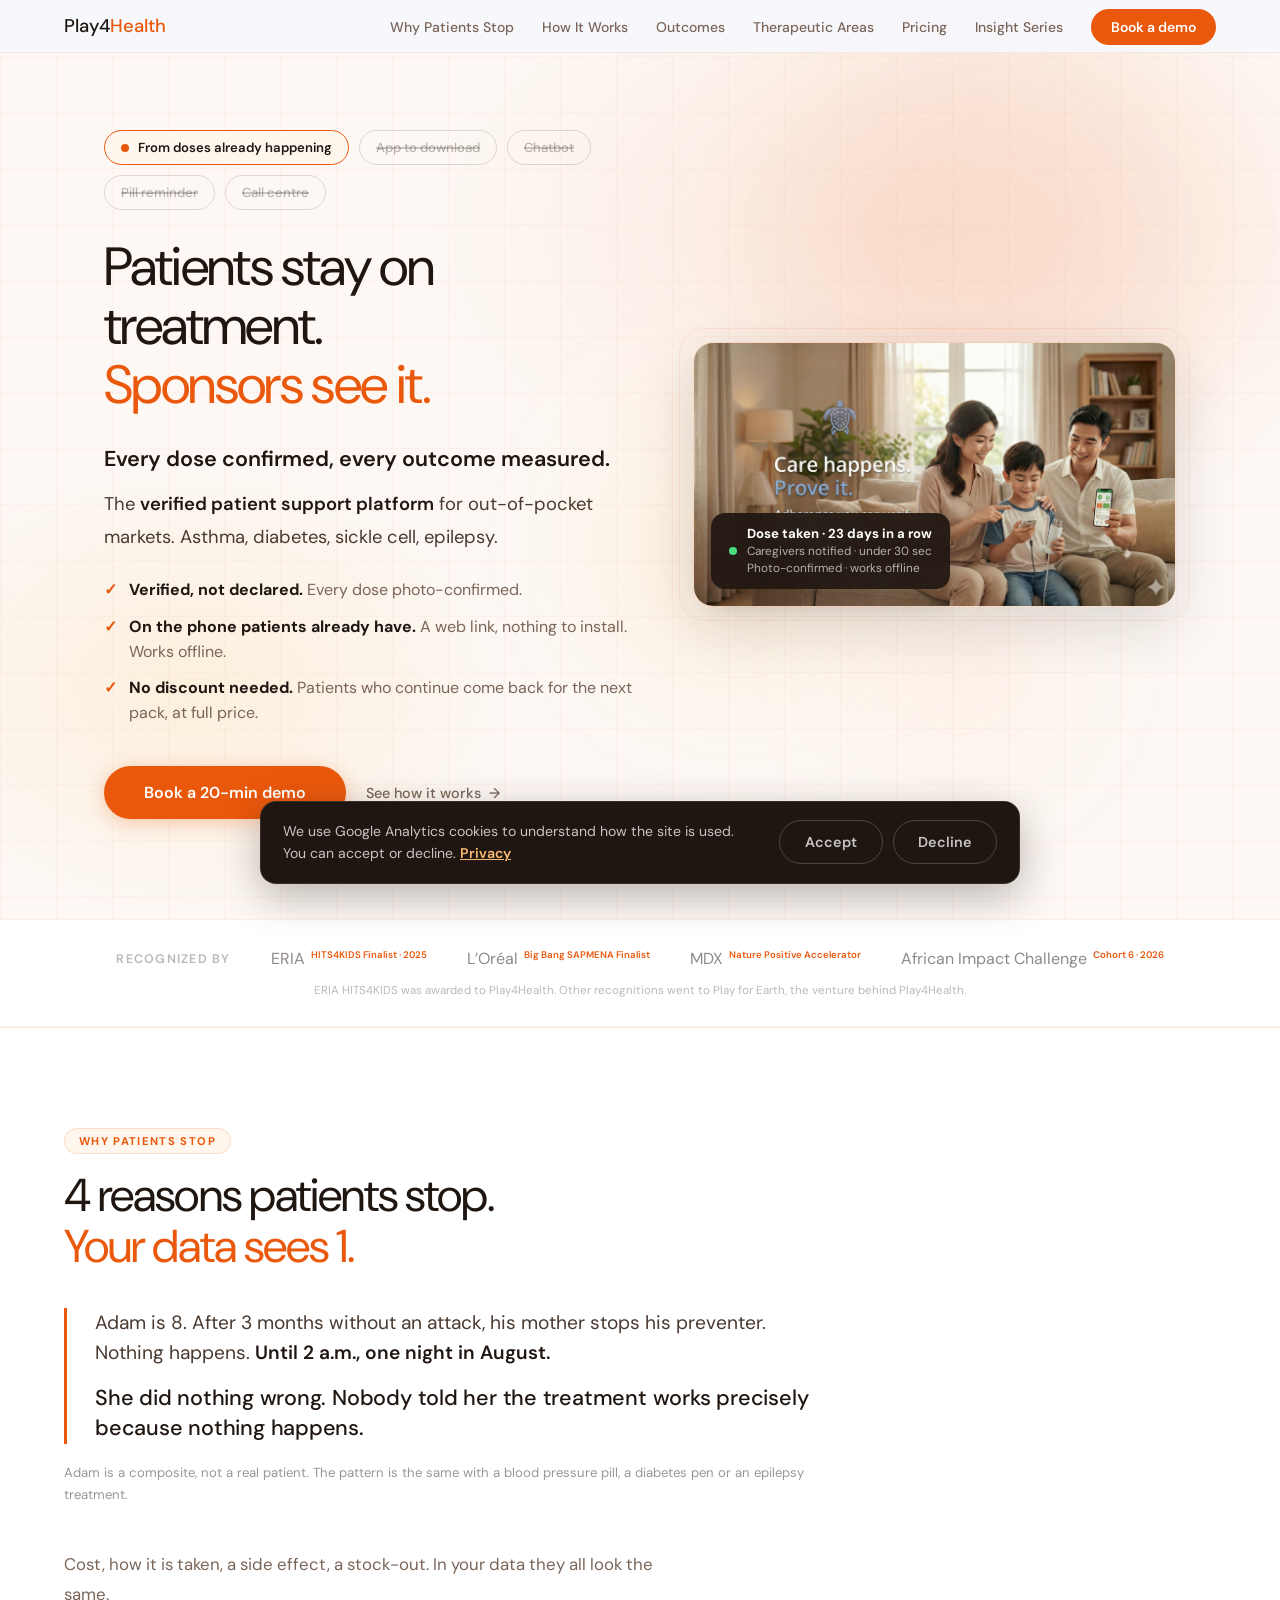
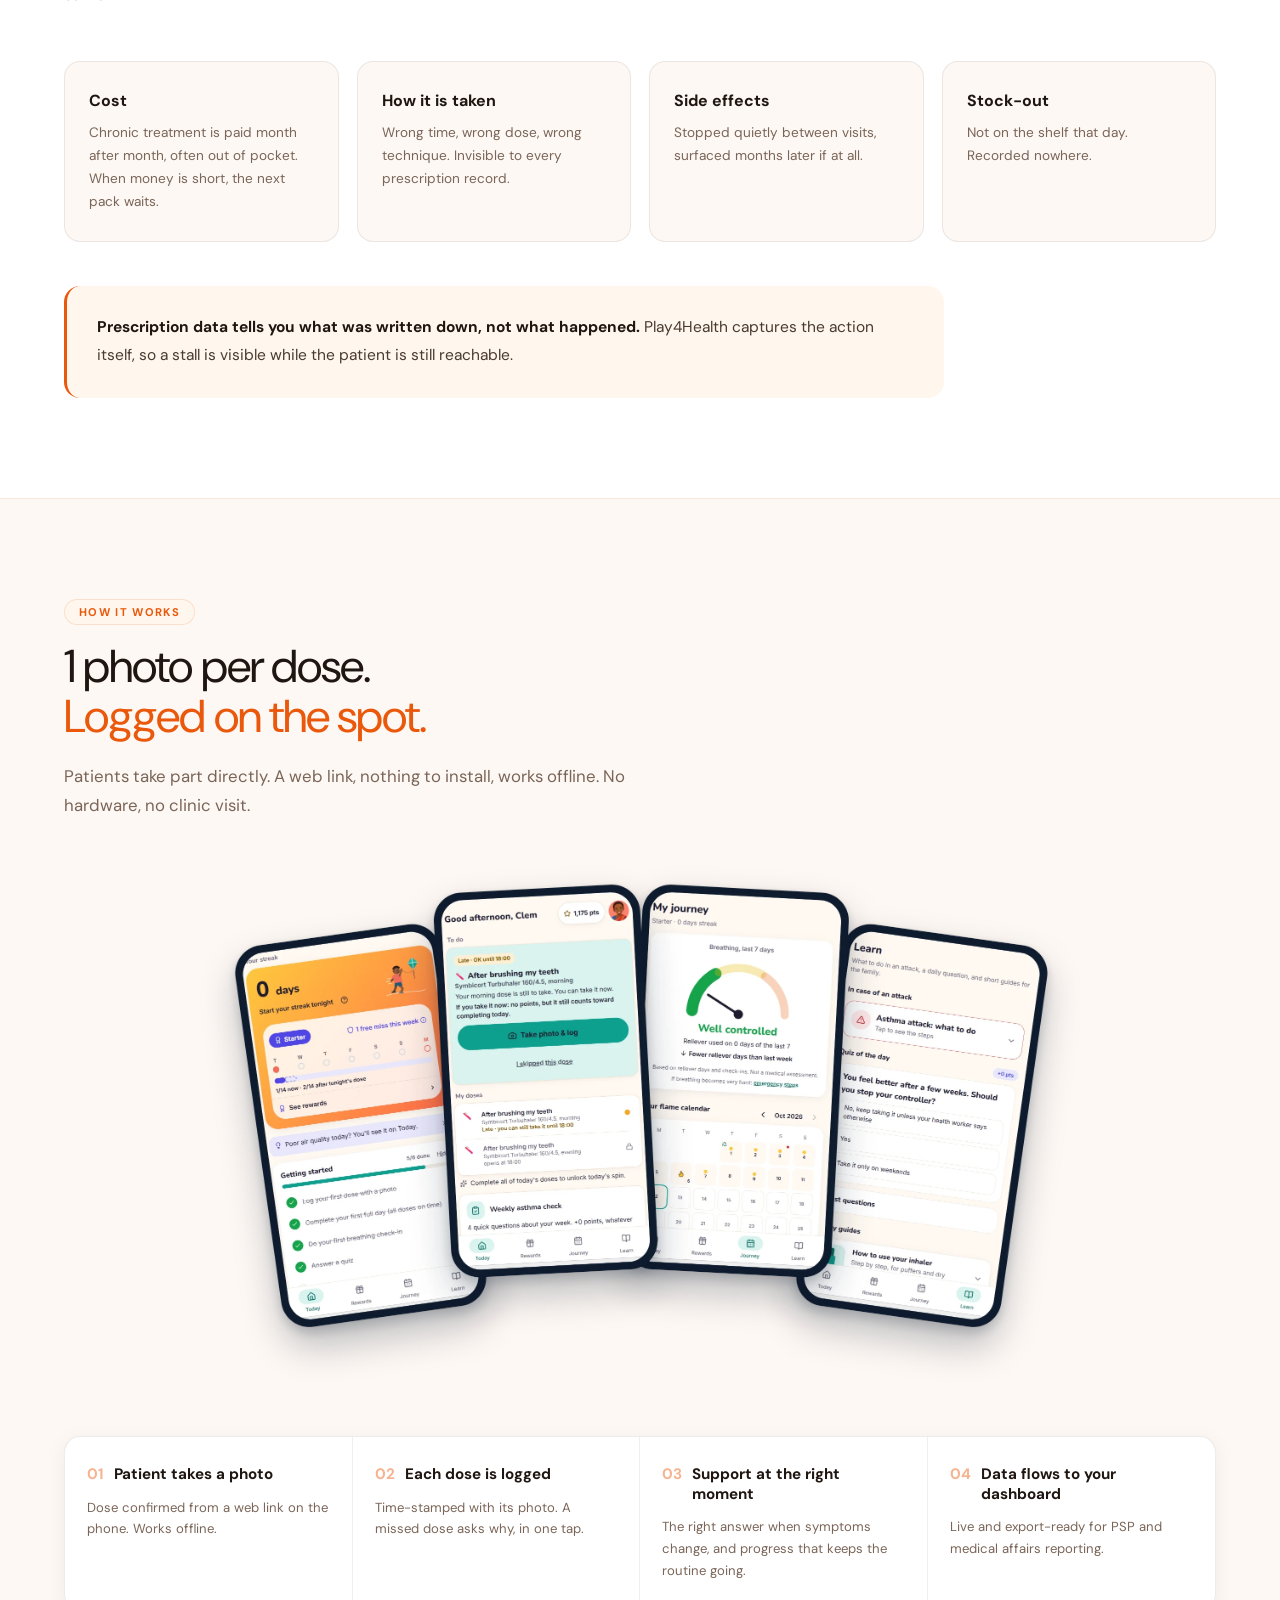
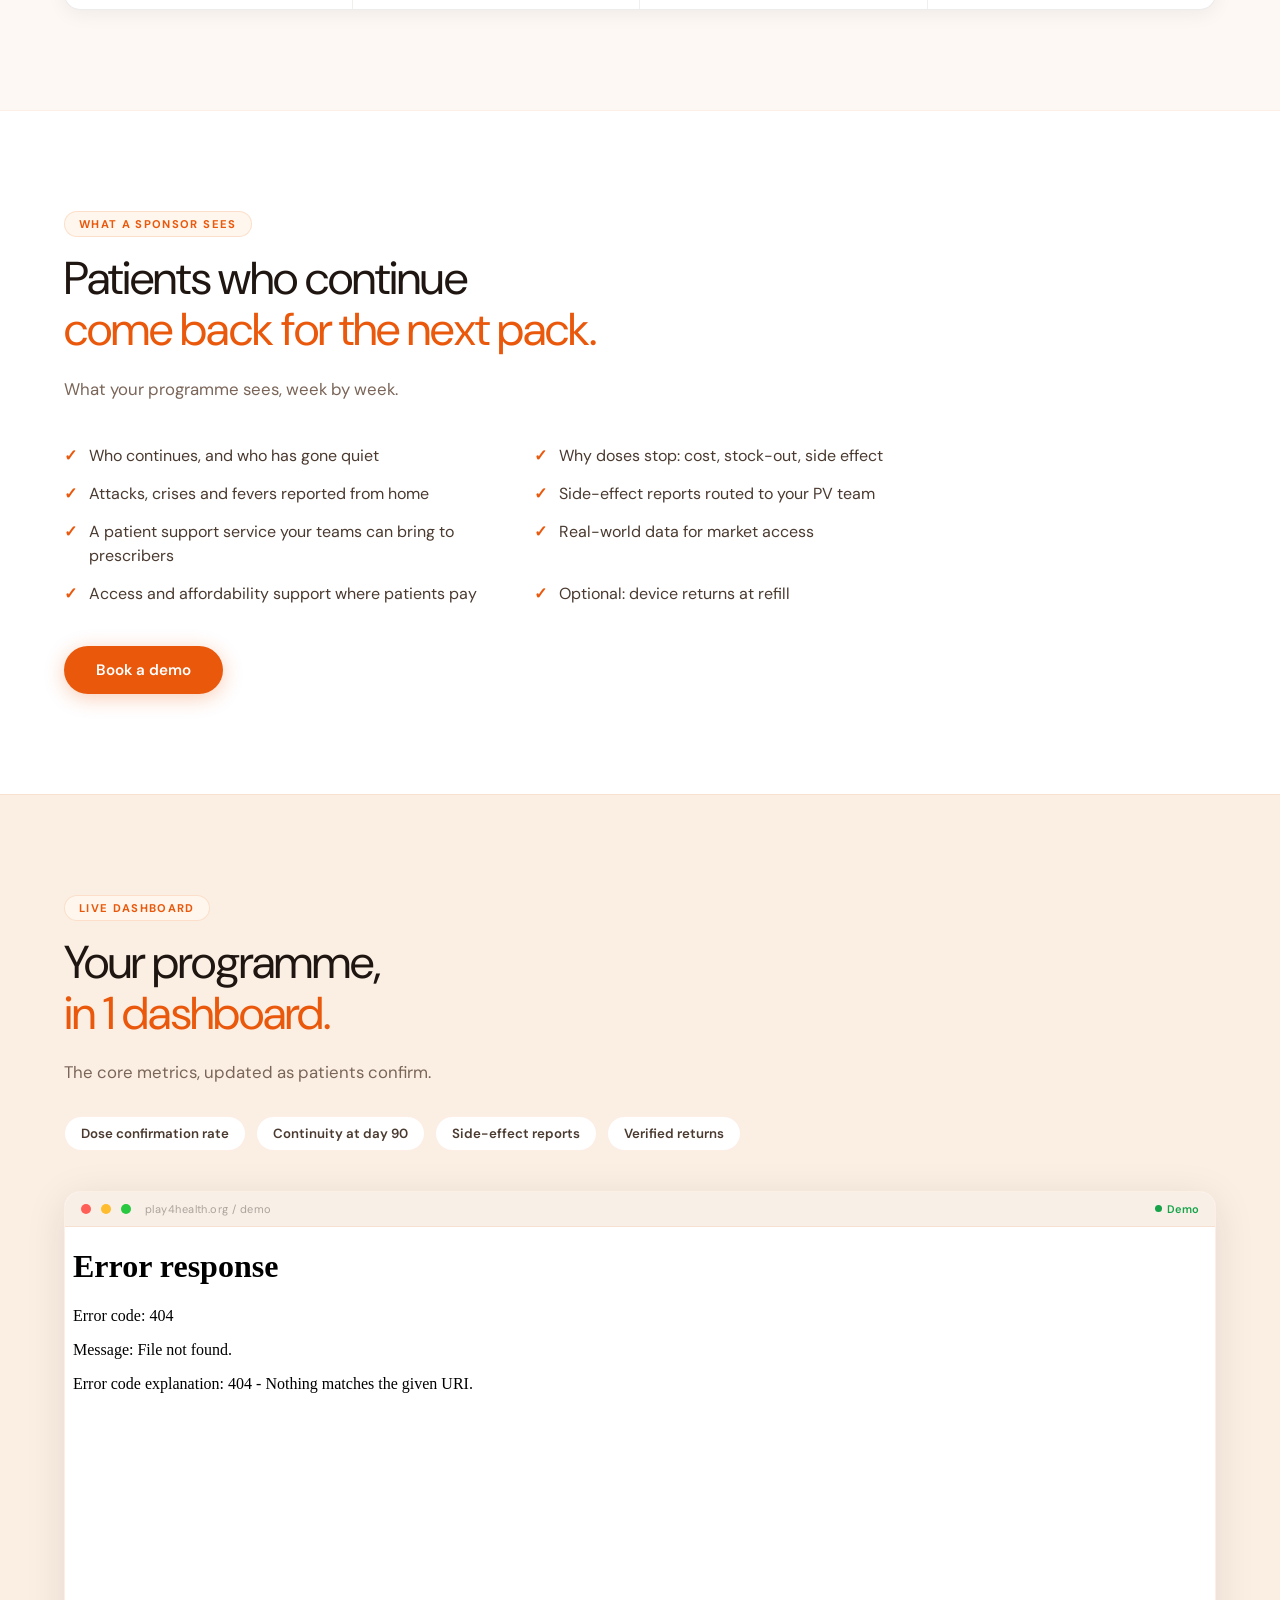
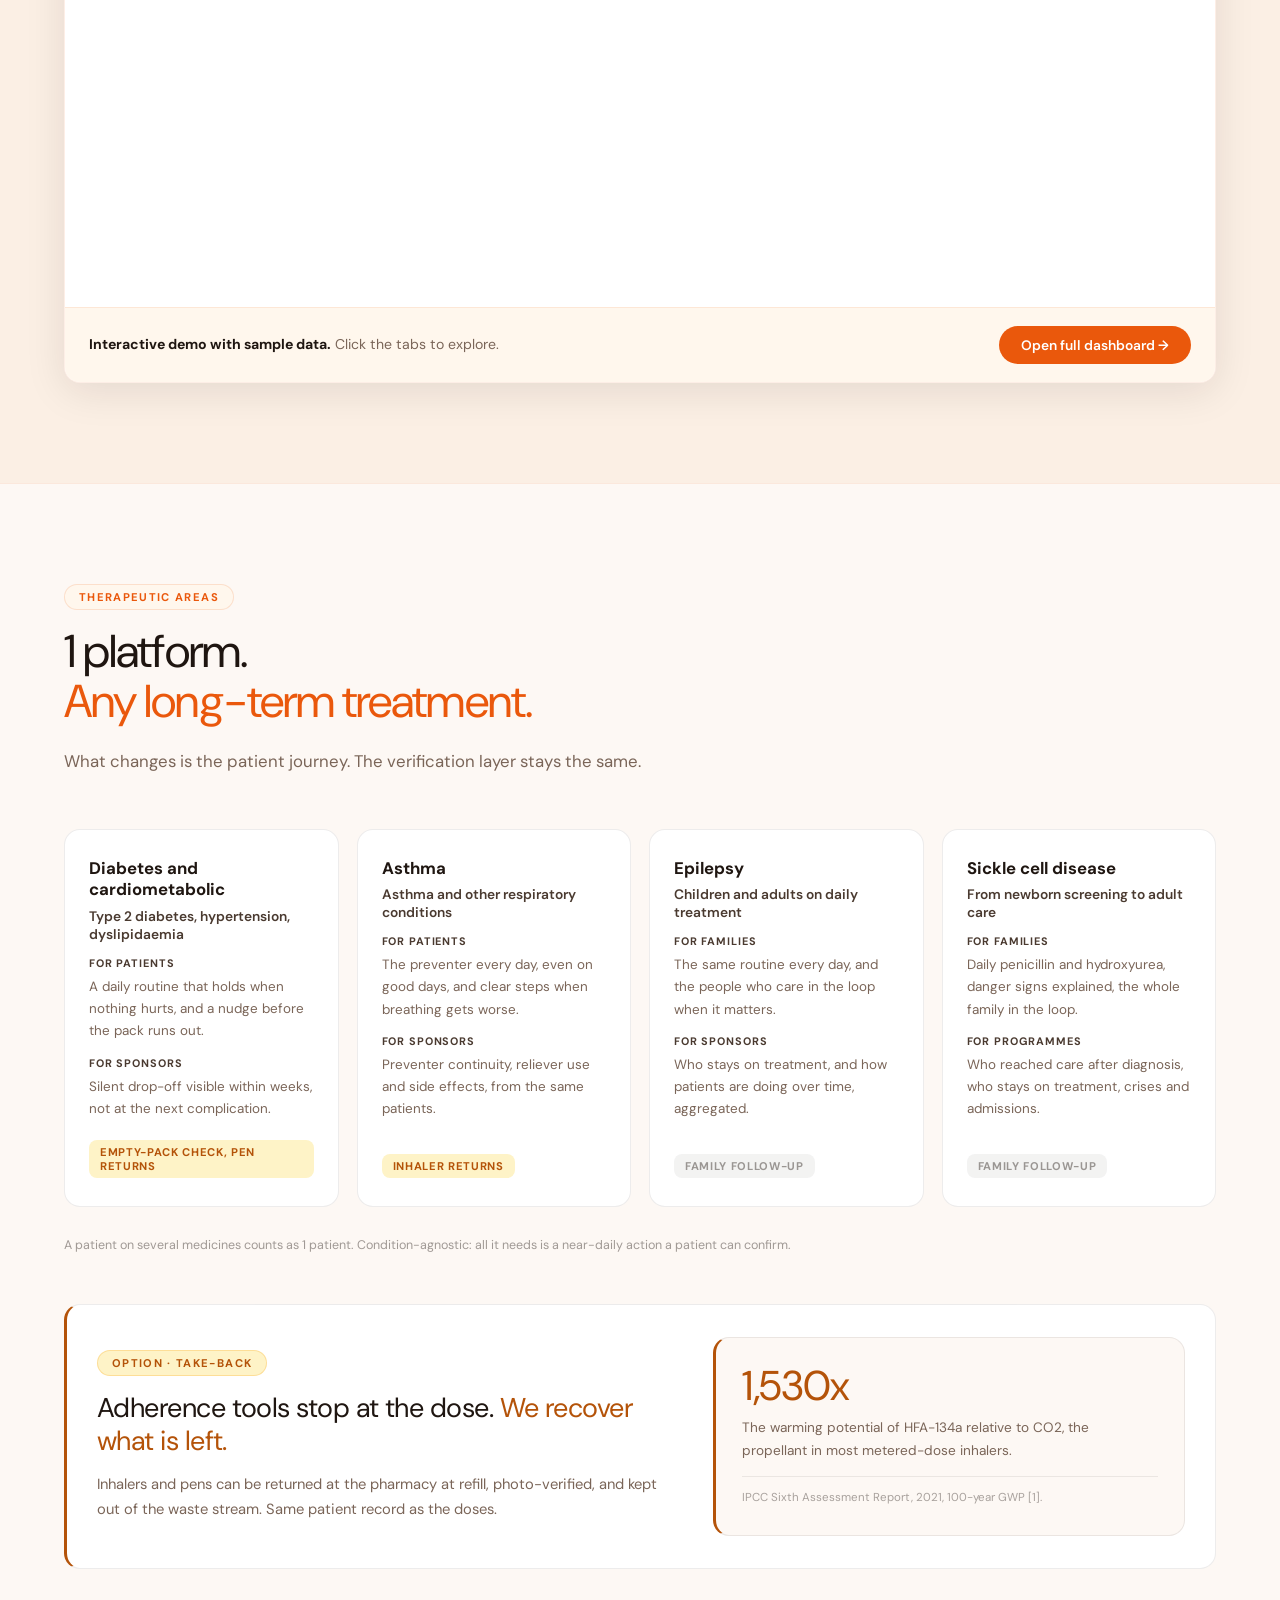
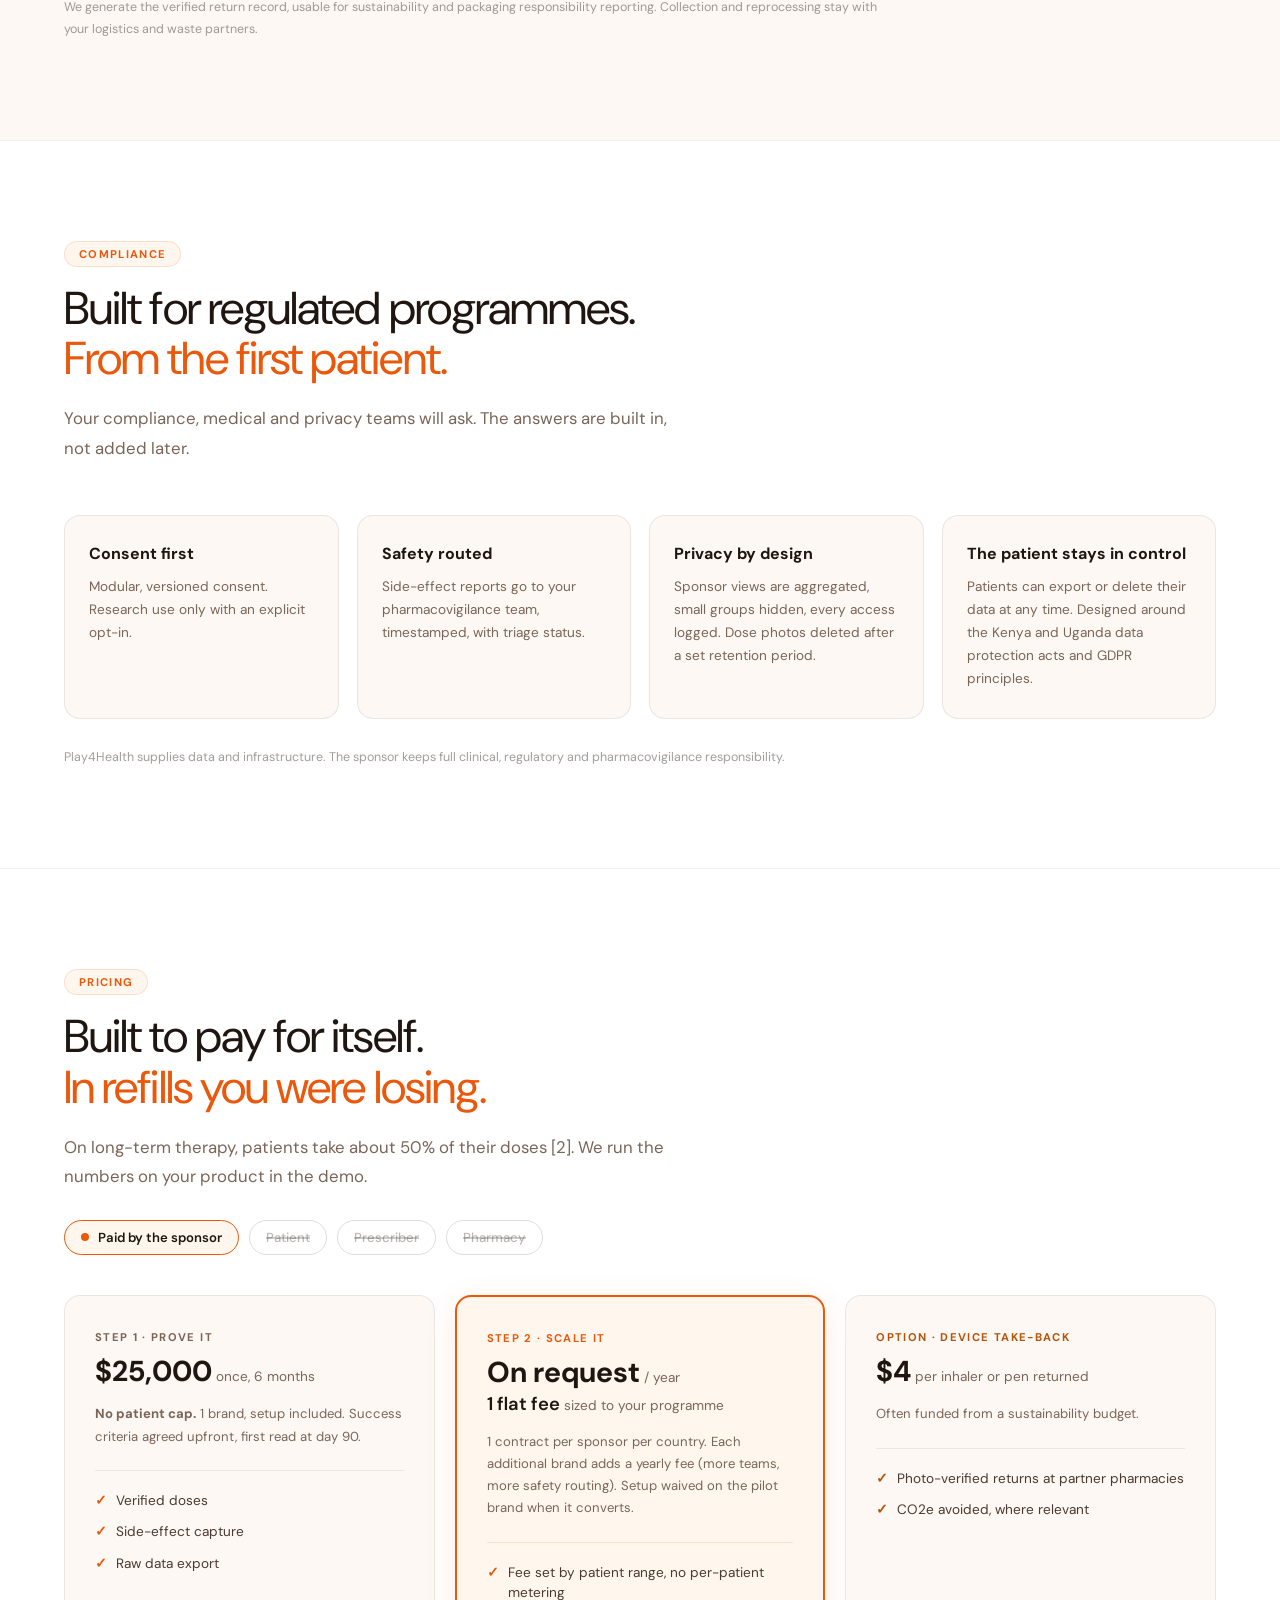
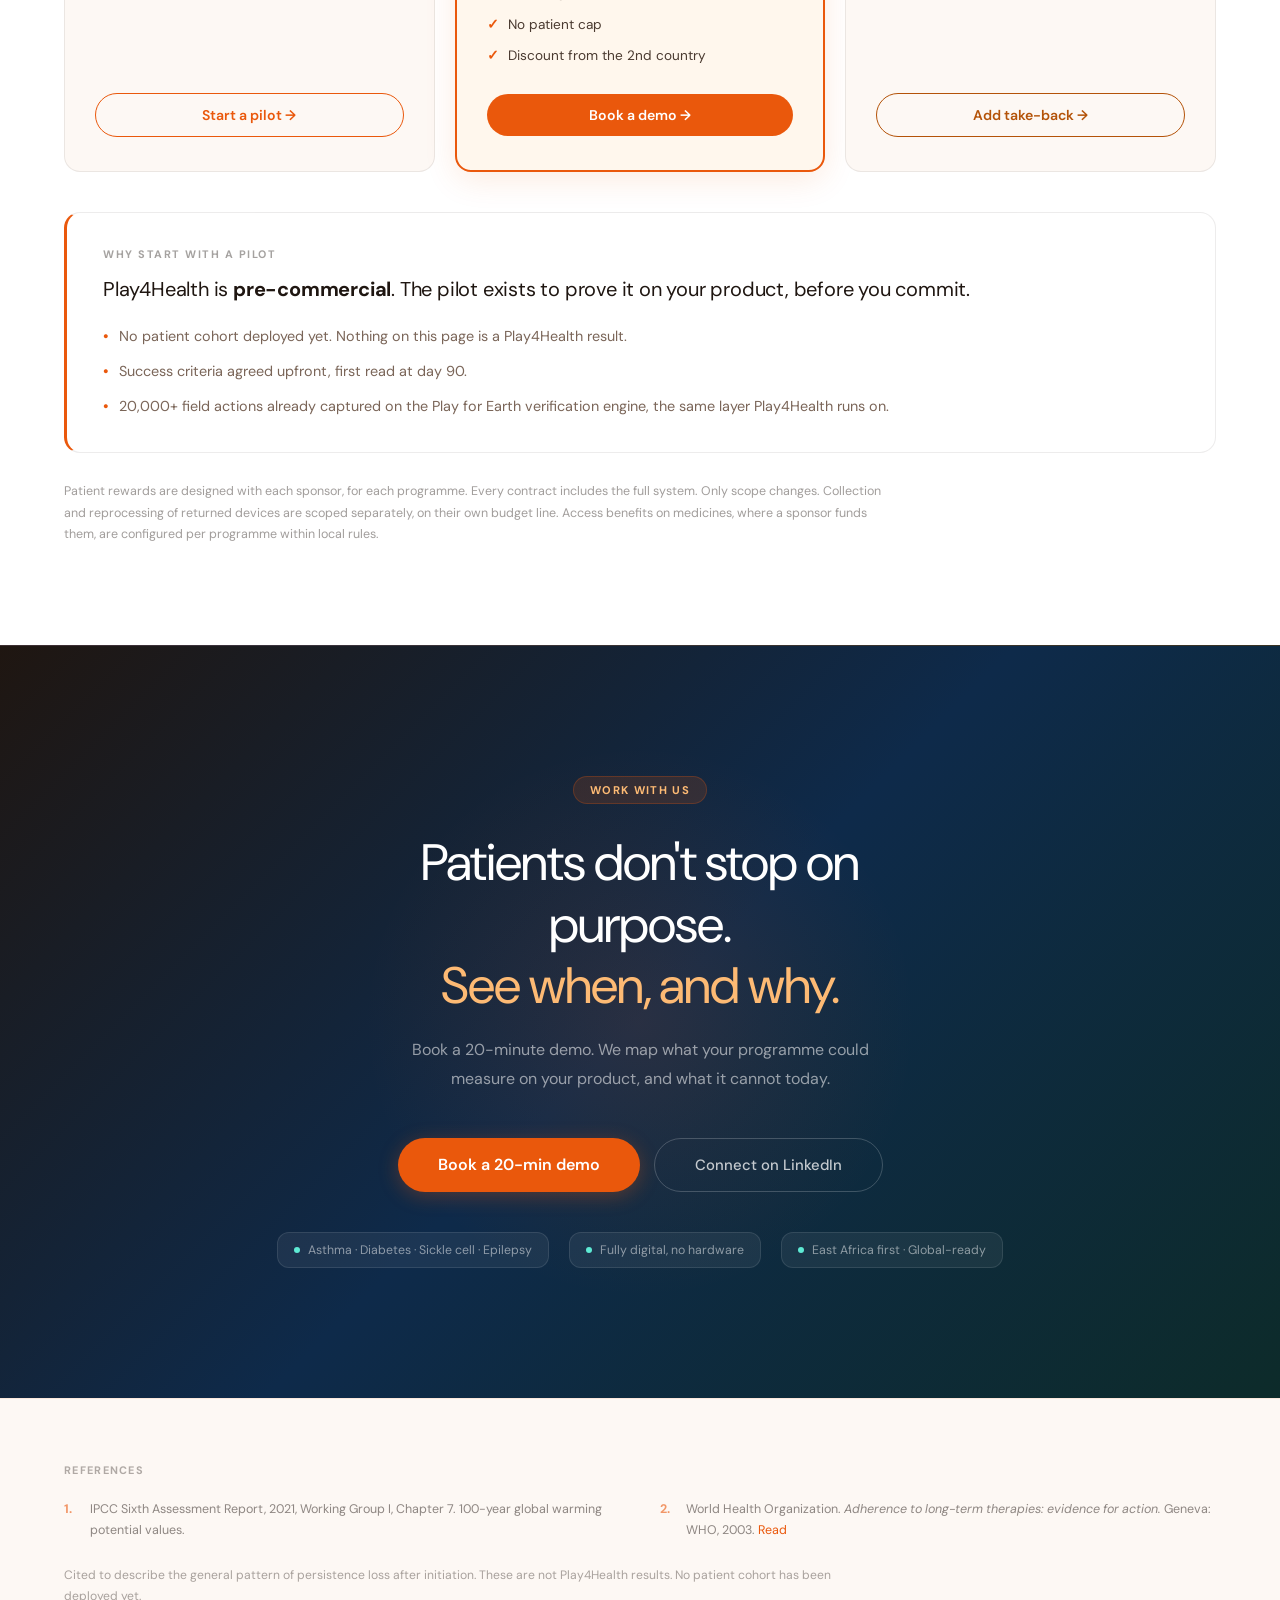
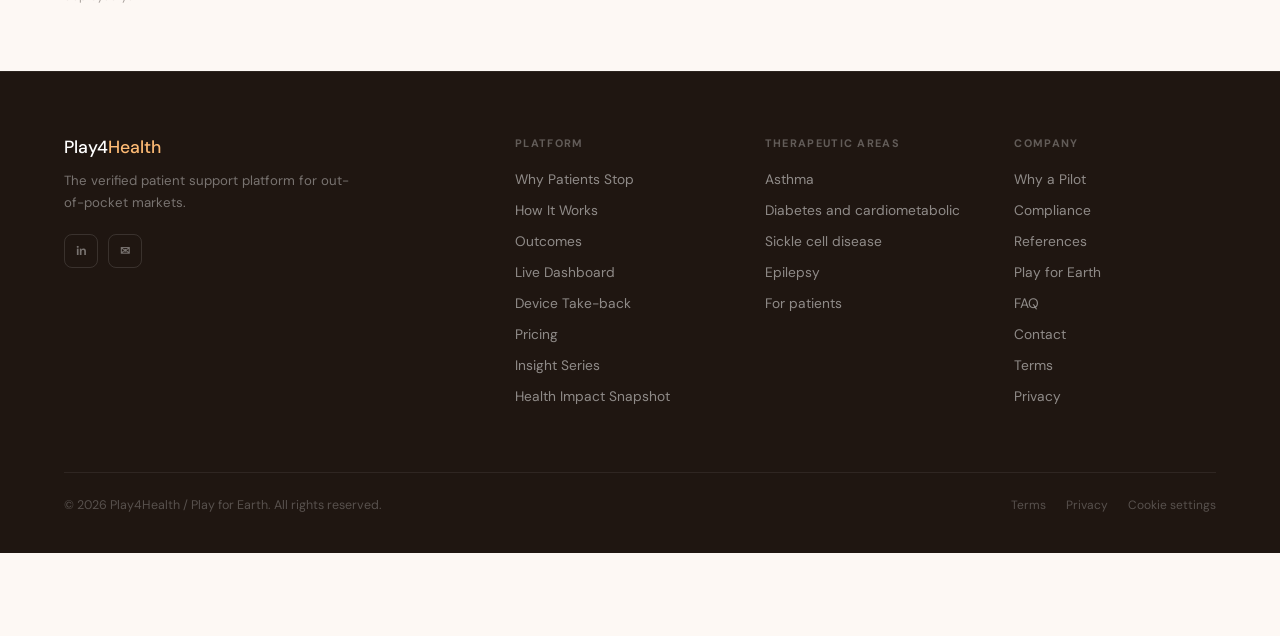
==== commit 770132e6: "New tagline: Patients stay on treatment. Sponsors see it. Hero, page title and share tags updated; O" ====
--- a/index.html
+++ b/index.html
@@ -6,9 +6,9 @@
 <link rel="icon" href="/favicon.svg" type="image/svg+xml">
 <link rel="icon" href="/favicon-32.png" type="image/png" sizes="32x32">
 <link rel="apple-touch-icon" href="/apple-touch-icon.png">
-<title>Play4Health - Treatment that lasts as long as the disease.</title>
+<title>Play4Health - Patients stay on treatment. Sponsors see it.</title>
 <meta name="description" content="For patients who pay out of pocket, Play4Health makes chronic treatment visible between clinic visits: each dose confirmed from the patient's phone, each refill on track. Asthma, diabetes and cardiometabolic, sickle cell, epilepsy. A web link, nothing to install, works offline.">
-<meta property="og:title" content="Play4Health – Treatment that lasts as long as the disease.">
+<meta property="og:title" content="Play4Health – Patients stay on treatment. Sponsors see it.">
 <meta property="og:description" content="Each dose confirmed from the patient's phone. Each refill on track. Built for markets where patients pay out of pocket.">
 <meta property="og:image" content="https://www.play4health.org/og-image.png">
 <meta property="og:url" content="https://www.play4health.org/">
@@ -317,11 +317,11 @@
       </div>
 
       <h1>
-        Treatment that lasts<br>
-        <em>as long as the disease.</em>
+        Patients stay on treatment.<br>
+        <em>Sponsors see it.</em>
       </h1>
 
-      <p class="hero-sub">Patients don't stop on purpose. We keep them going.</p>
+      <p class="hero-sub">Every dose confirmed, every outcome measured.</p>
       <p class="hero-lines">The <strong>verified patient support platform</strong> for out-of-pocket markets. Asthma, diabetes, sickle cell, epilepsy.</p>
 <ul class="hero-usp">
   <li><span><strong>Verified, not declared.</strong> Every dose photo-confirmed.</span></li>
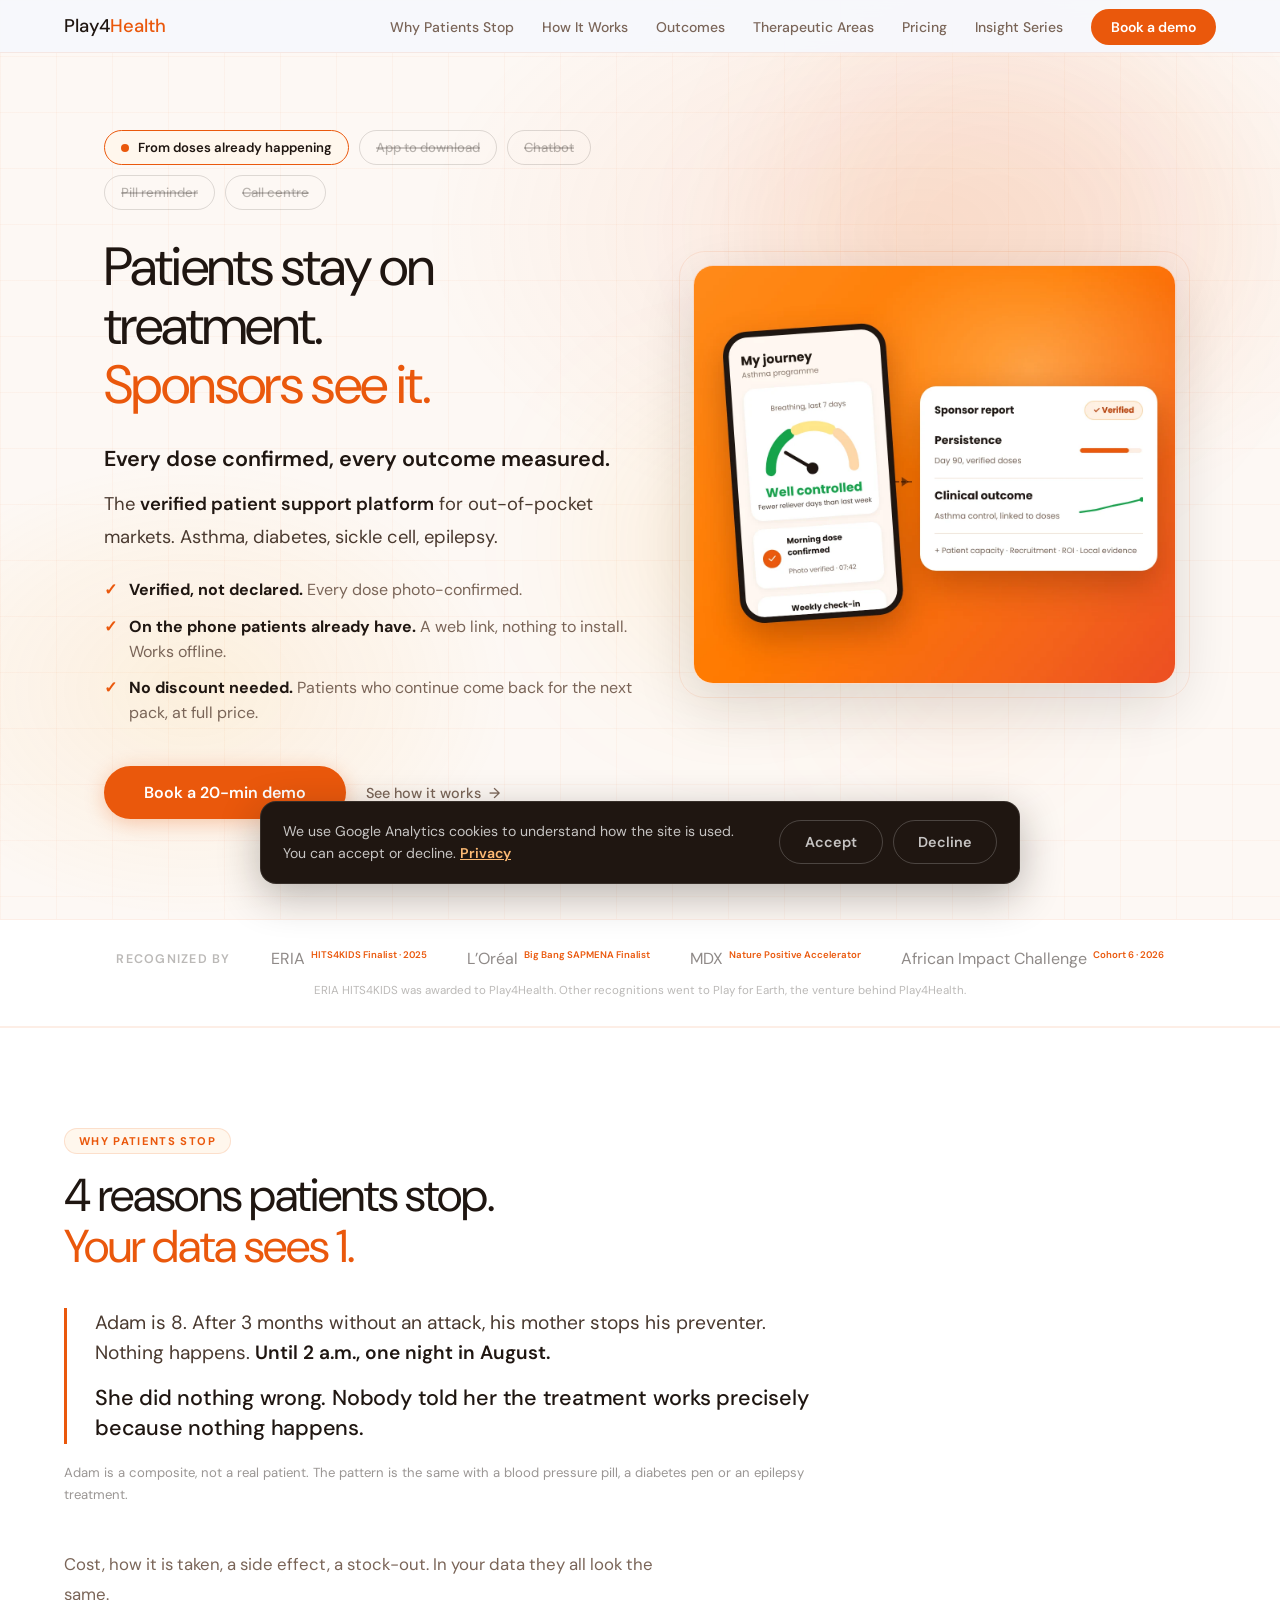
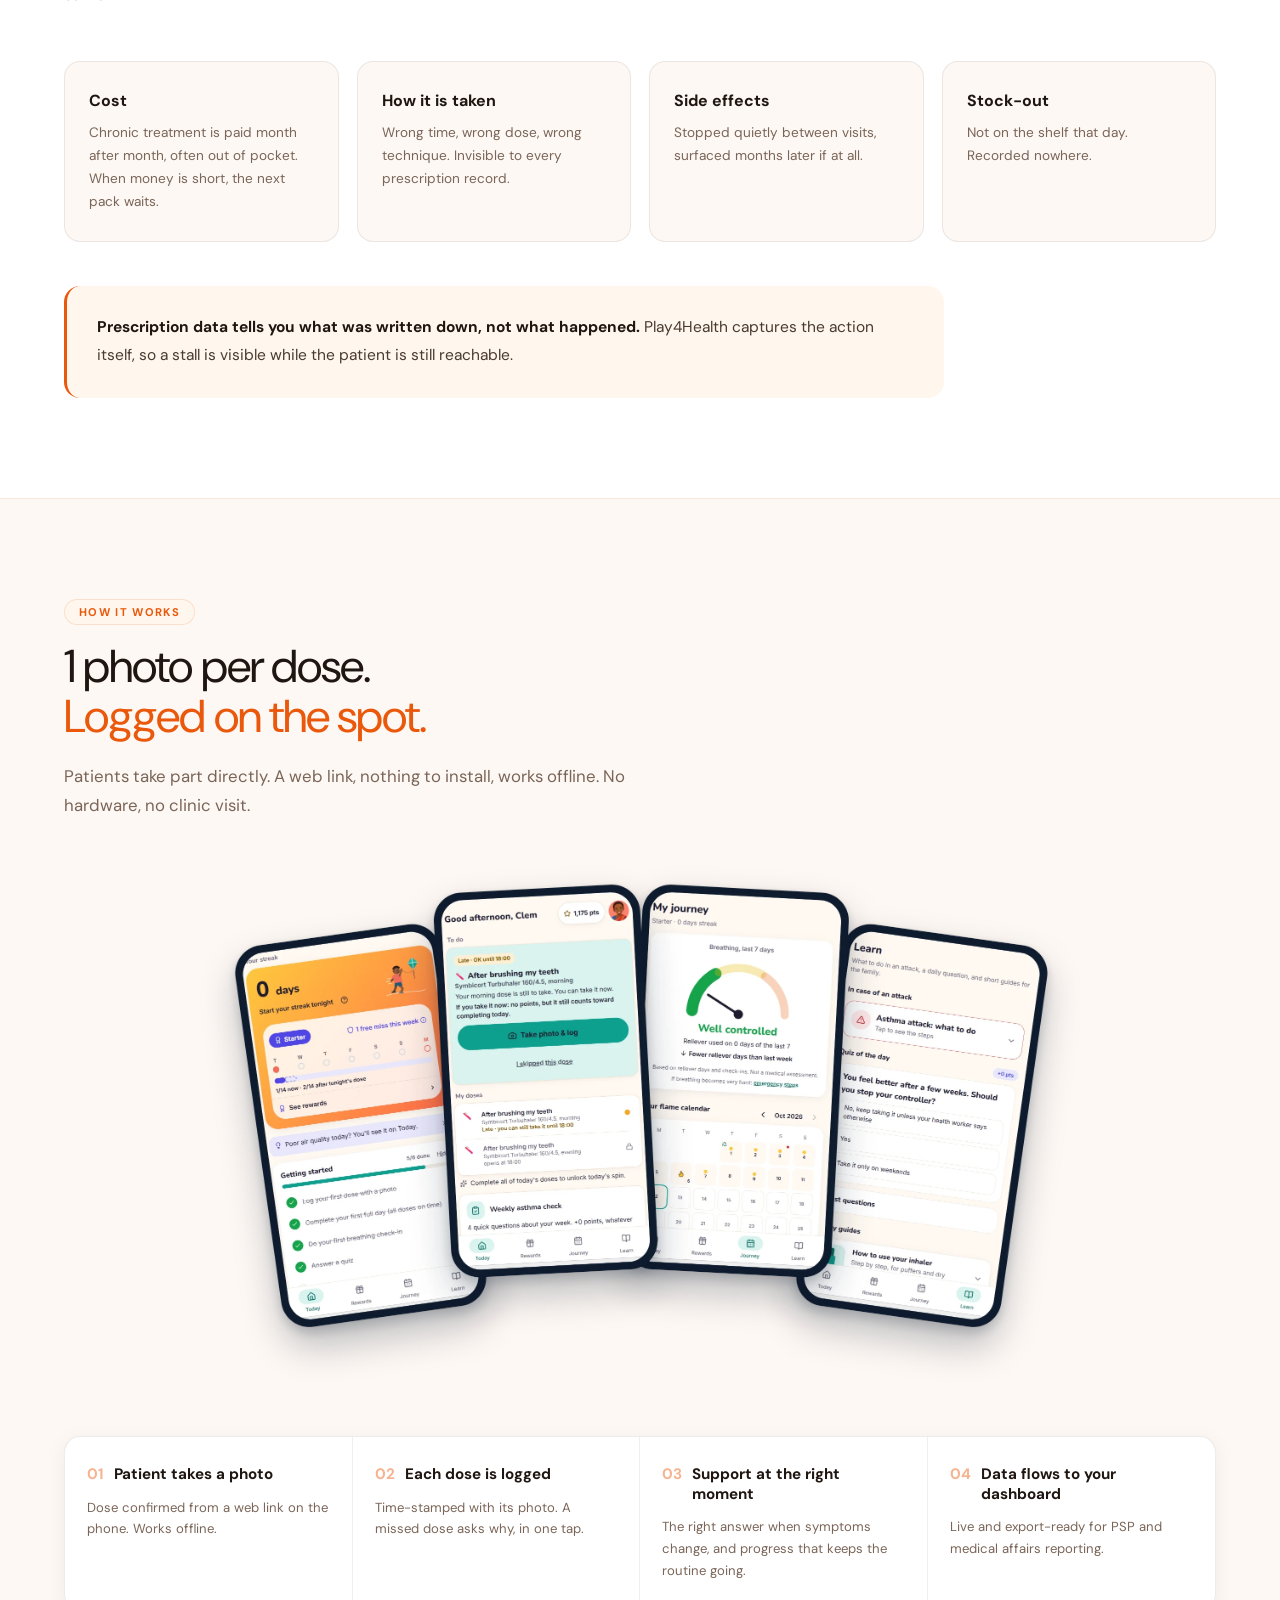
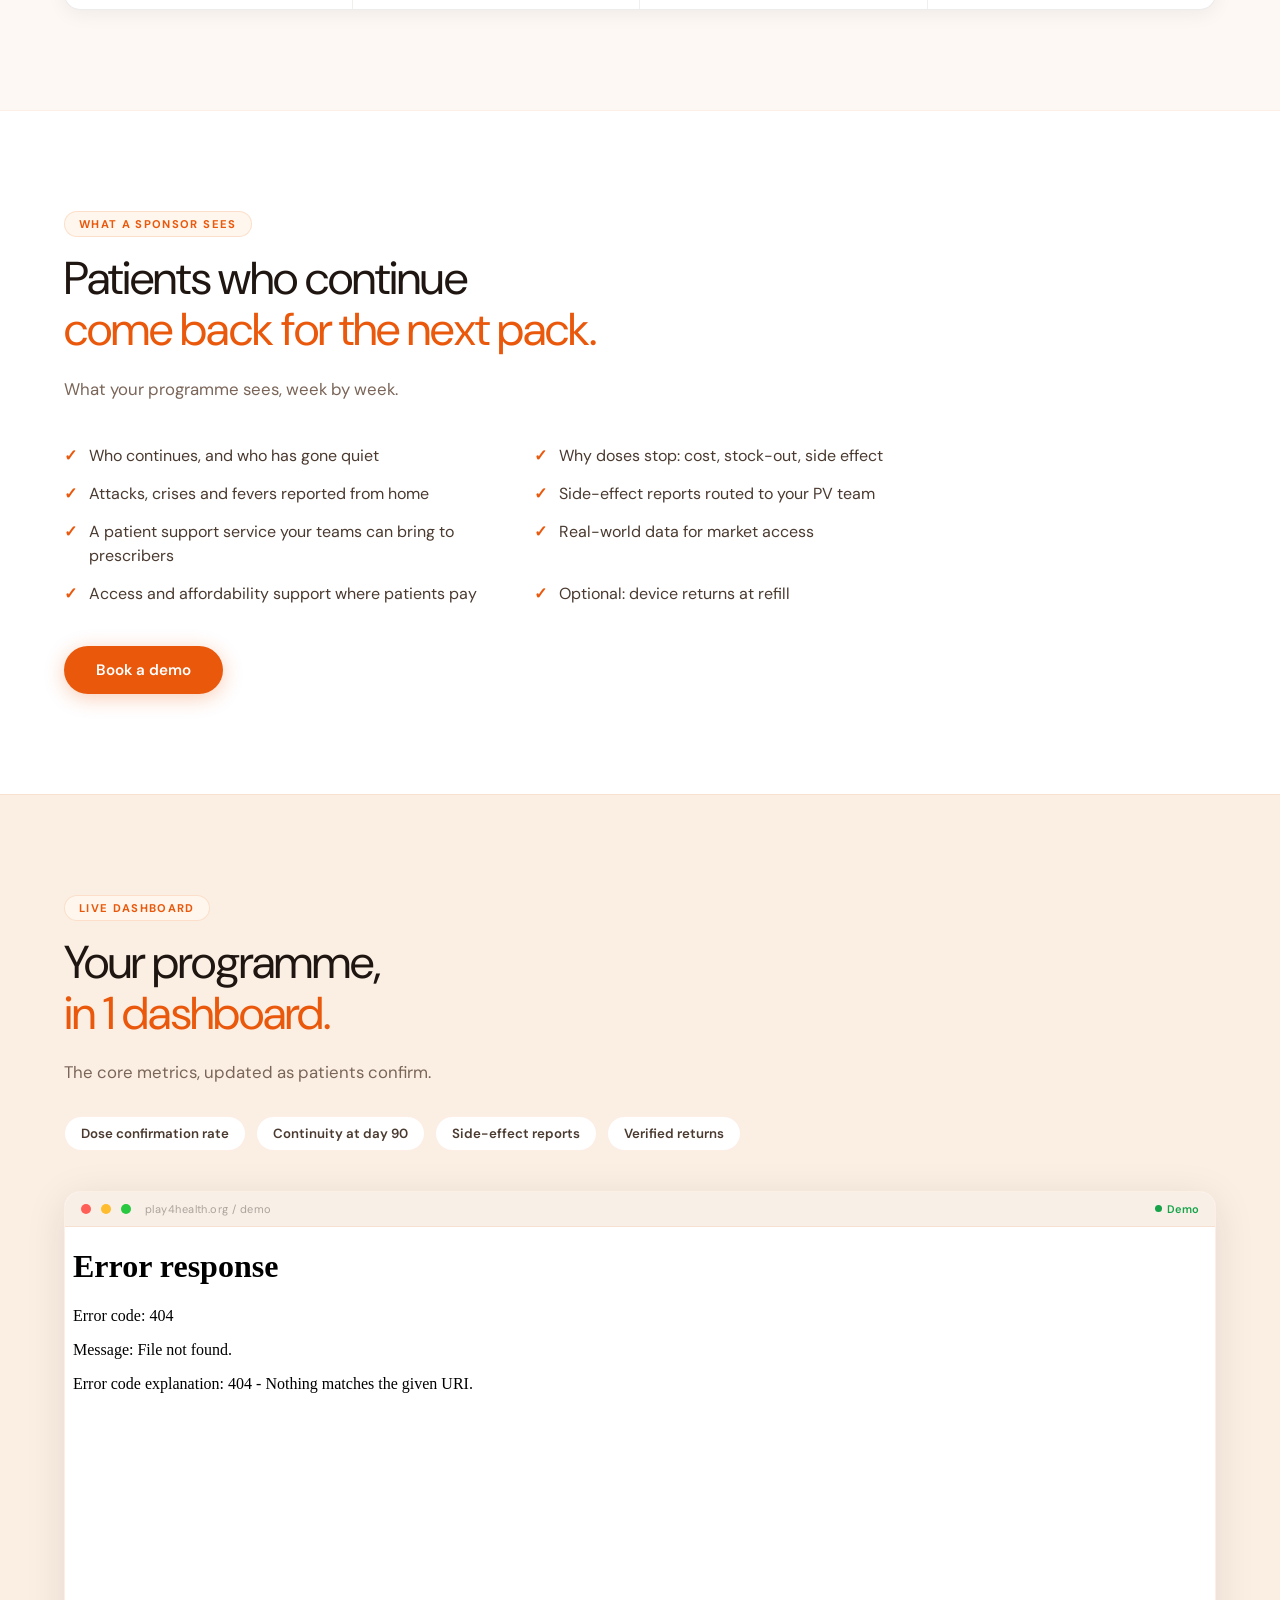
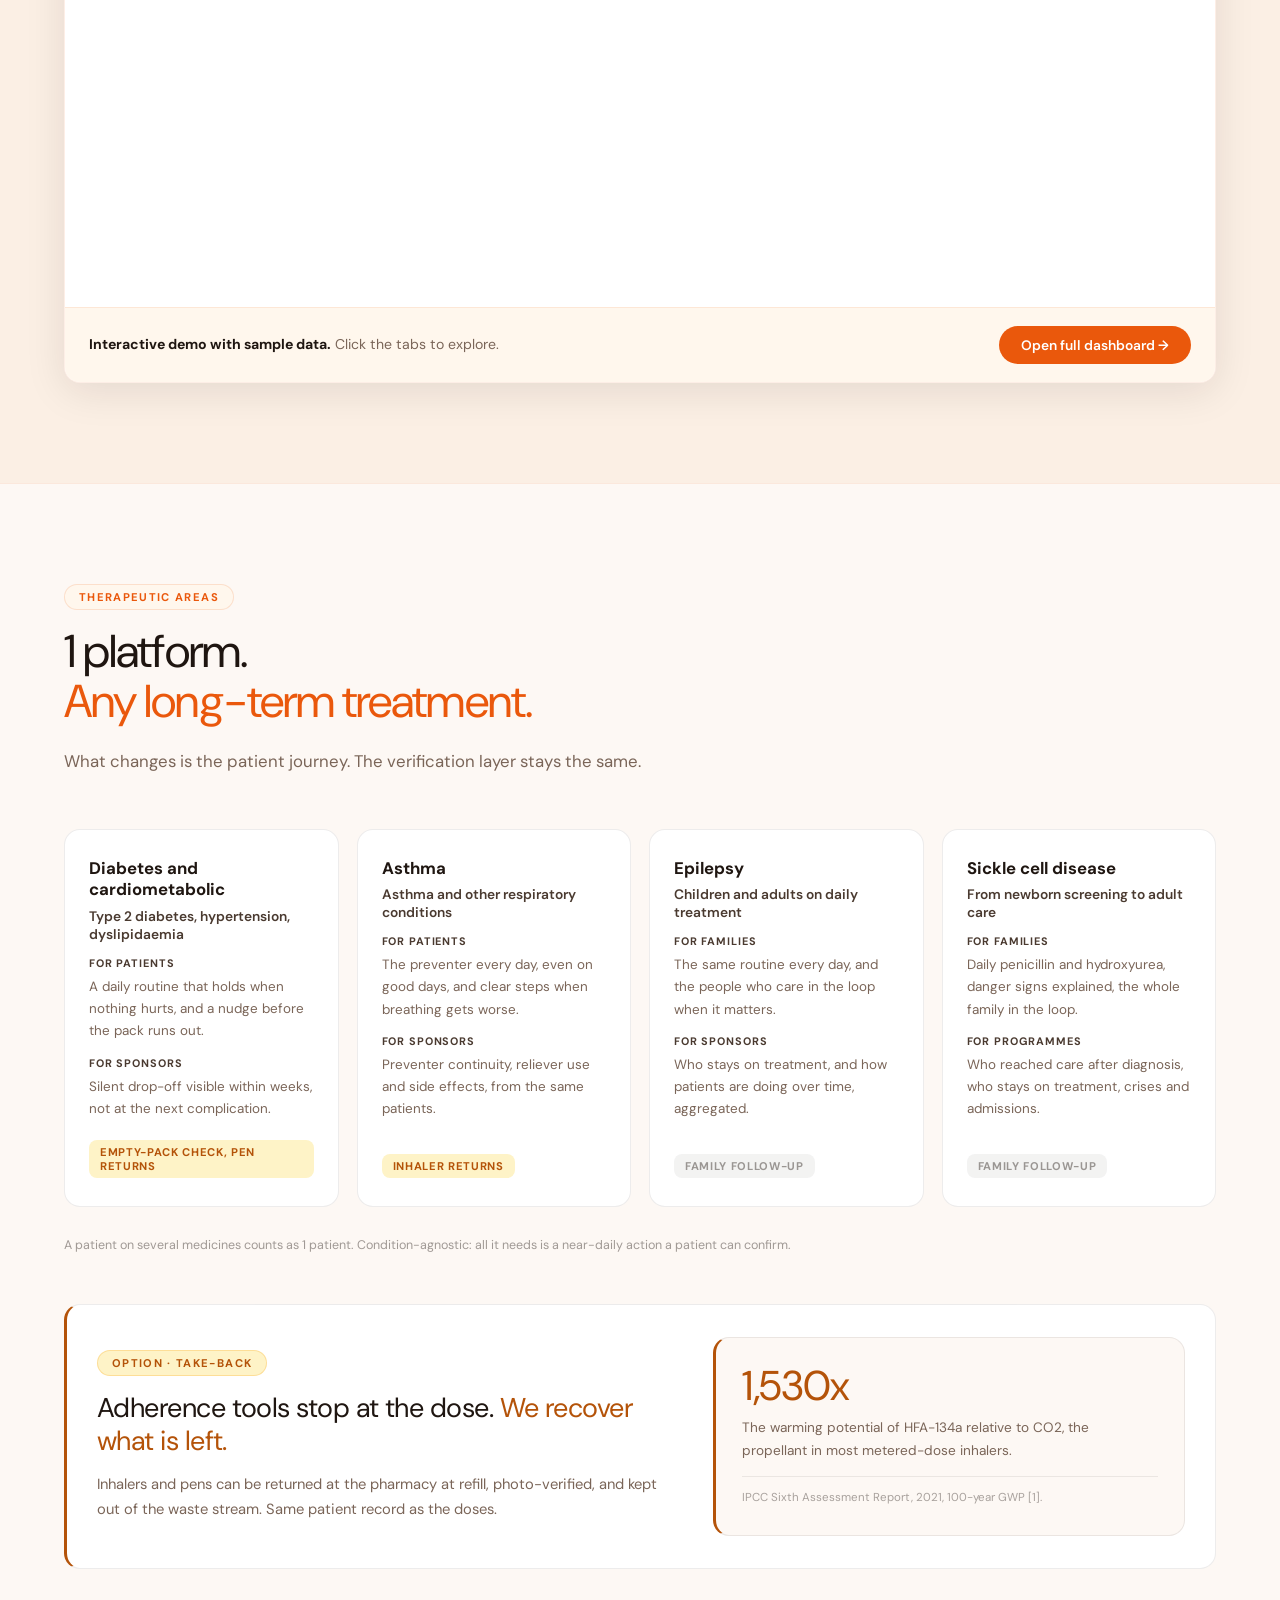
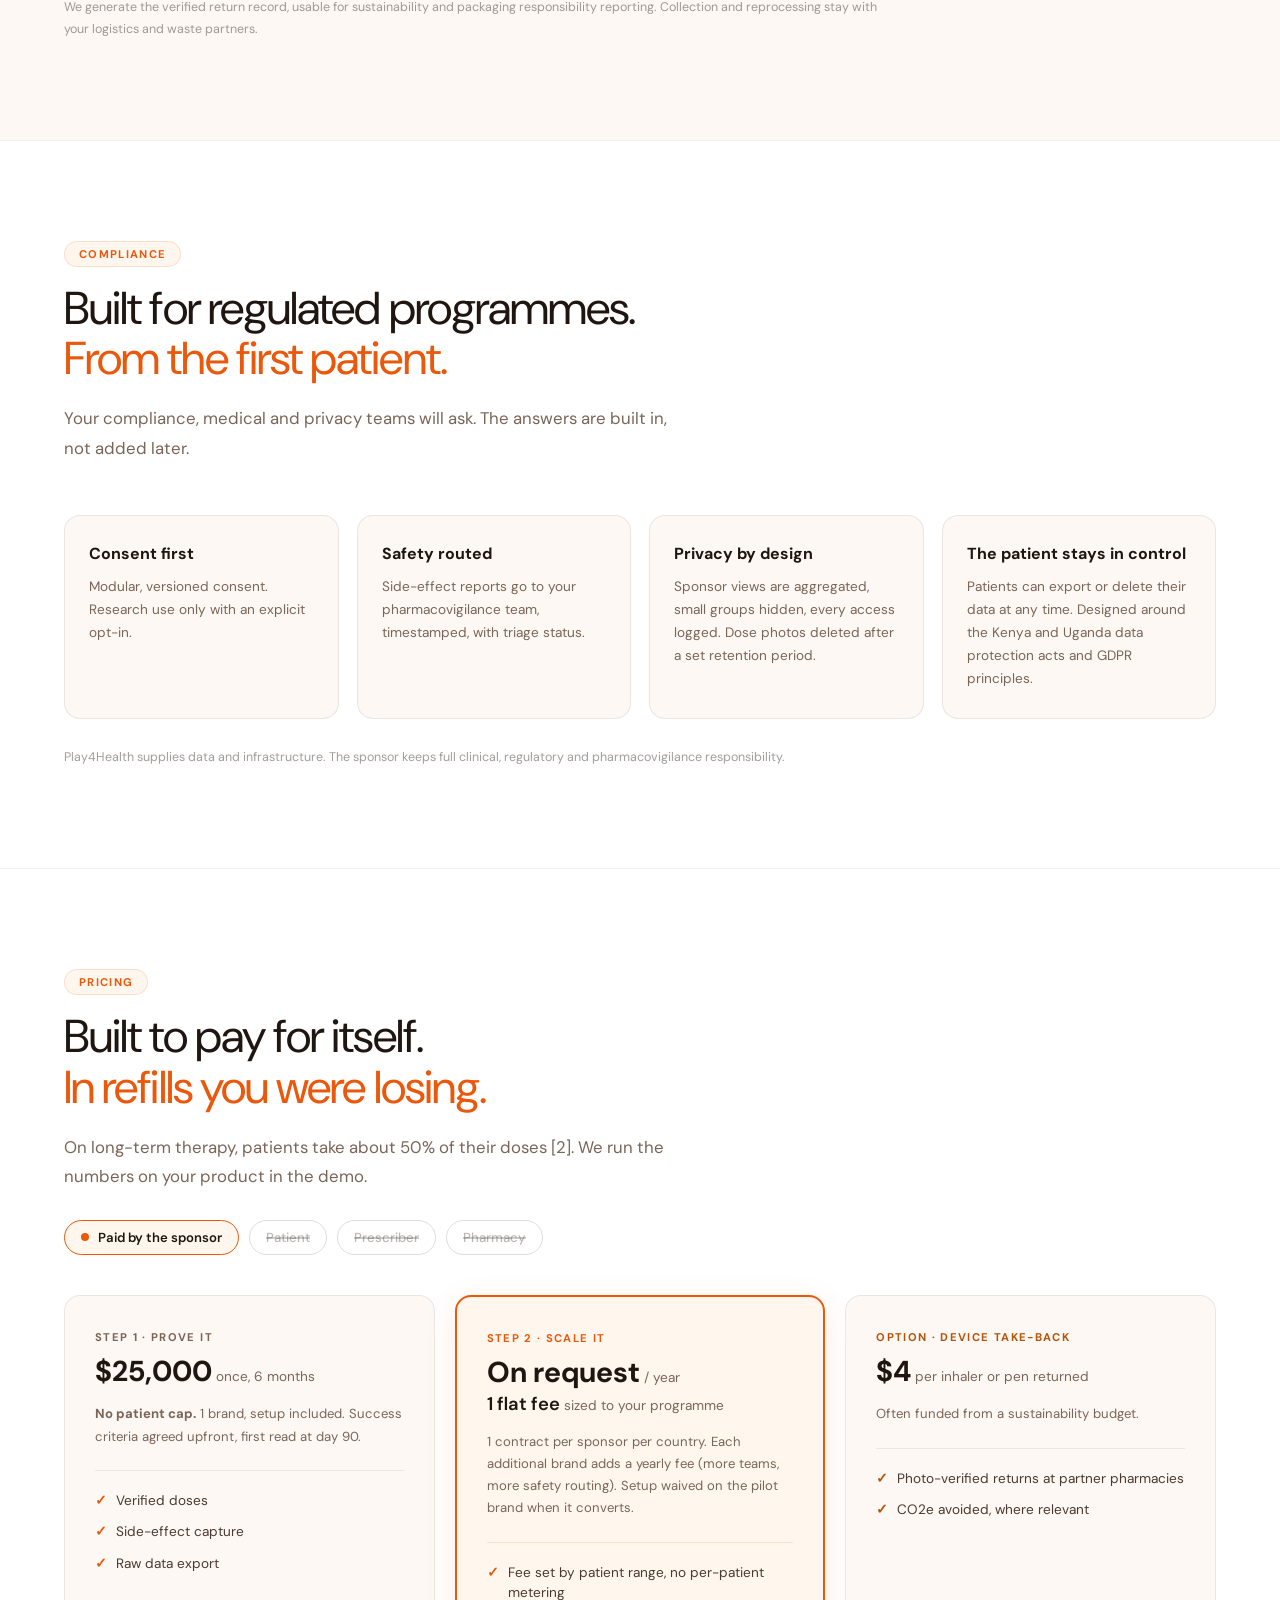
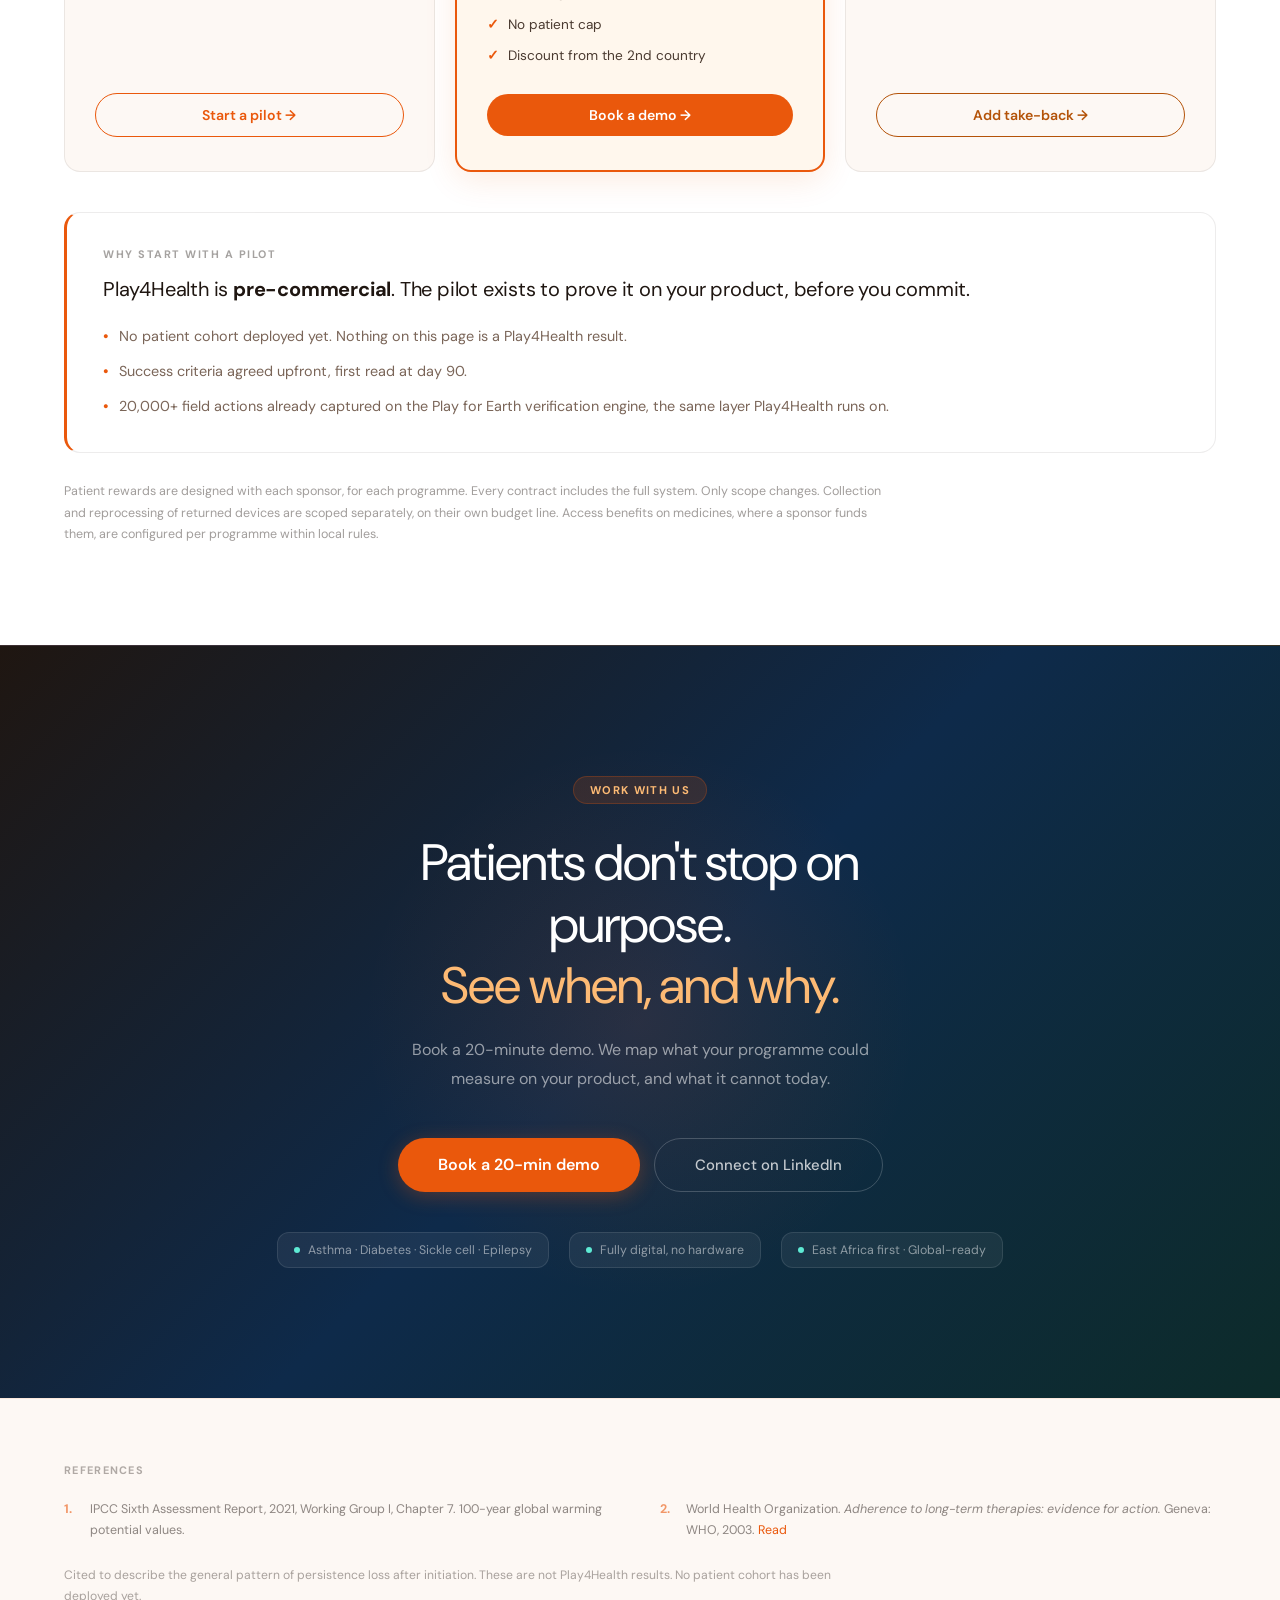
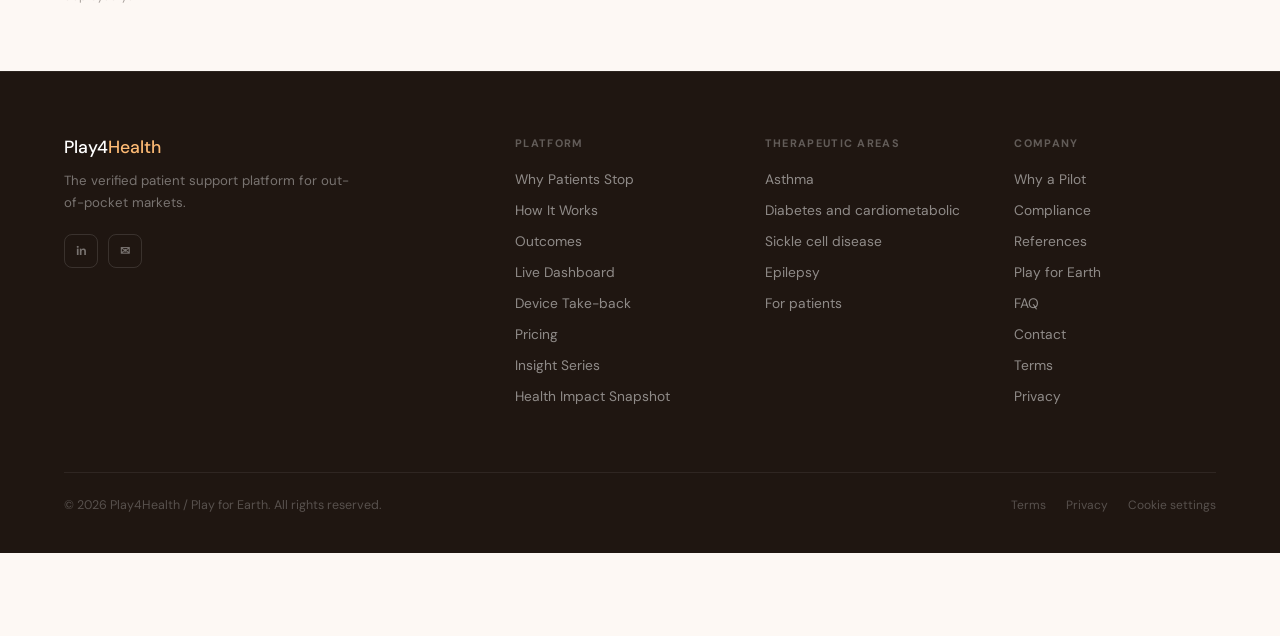
==== commit e4788e91: "Hero: patient-to-sponsor visual replaces family photo The old photo carried baked-in blue text with " ====
--- a/index.html
+++ b/index.html
@@ -336,15 +336,8 @@
     </div>
 
     <div class="hero-visual">
-      <img src="/hero-family.jpg" alt="A child confirms an inhaler dose on a phone while both parents follow the shared record on the Play4Health app" width="1024" height="880" loading="eager">
-      <div class="hero-chip">
-        <span class="chip-dot"></span>
-        <div class="chip-text">
-          <strong>Dose taken &middot; 23 days in a row</strong>
-          <span>Caregivers notified &middot; under 30 sec</span>
-          <span>Photo-confirmed &middot; works offline</span>
-        </div>
-      </div>
+      <img src="/hero-visual.webp" alt="Patient app showing a verified dose and asthma control, linked to a sponsor report with day-90 persistence and clinical outcome" width="1200" height="1040" loading="eager">
+      
     </div>
   </div>
 </section>
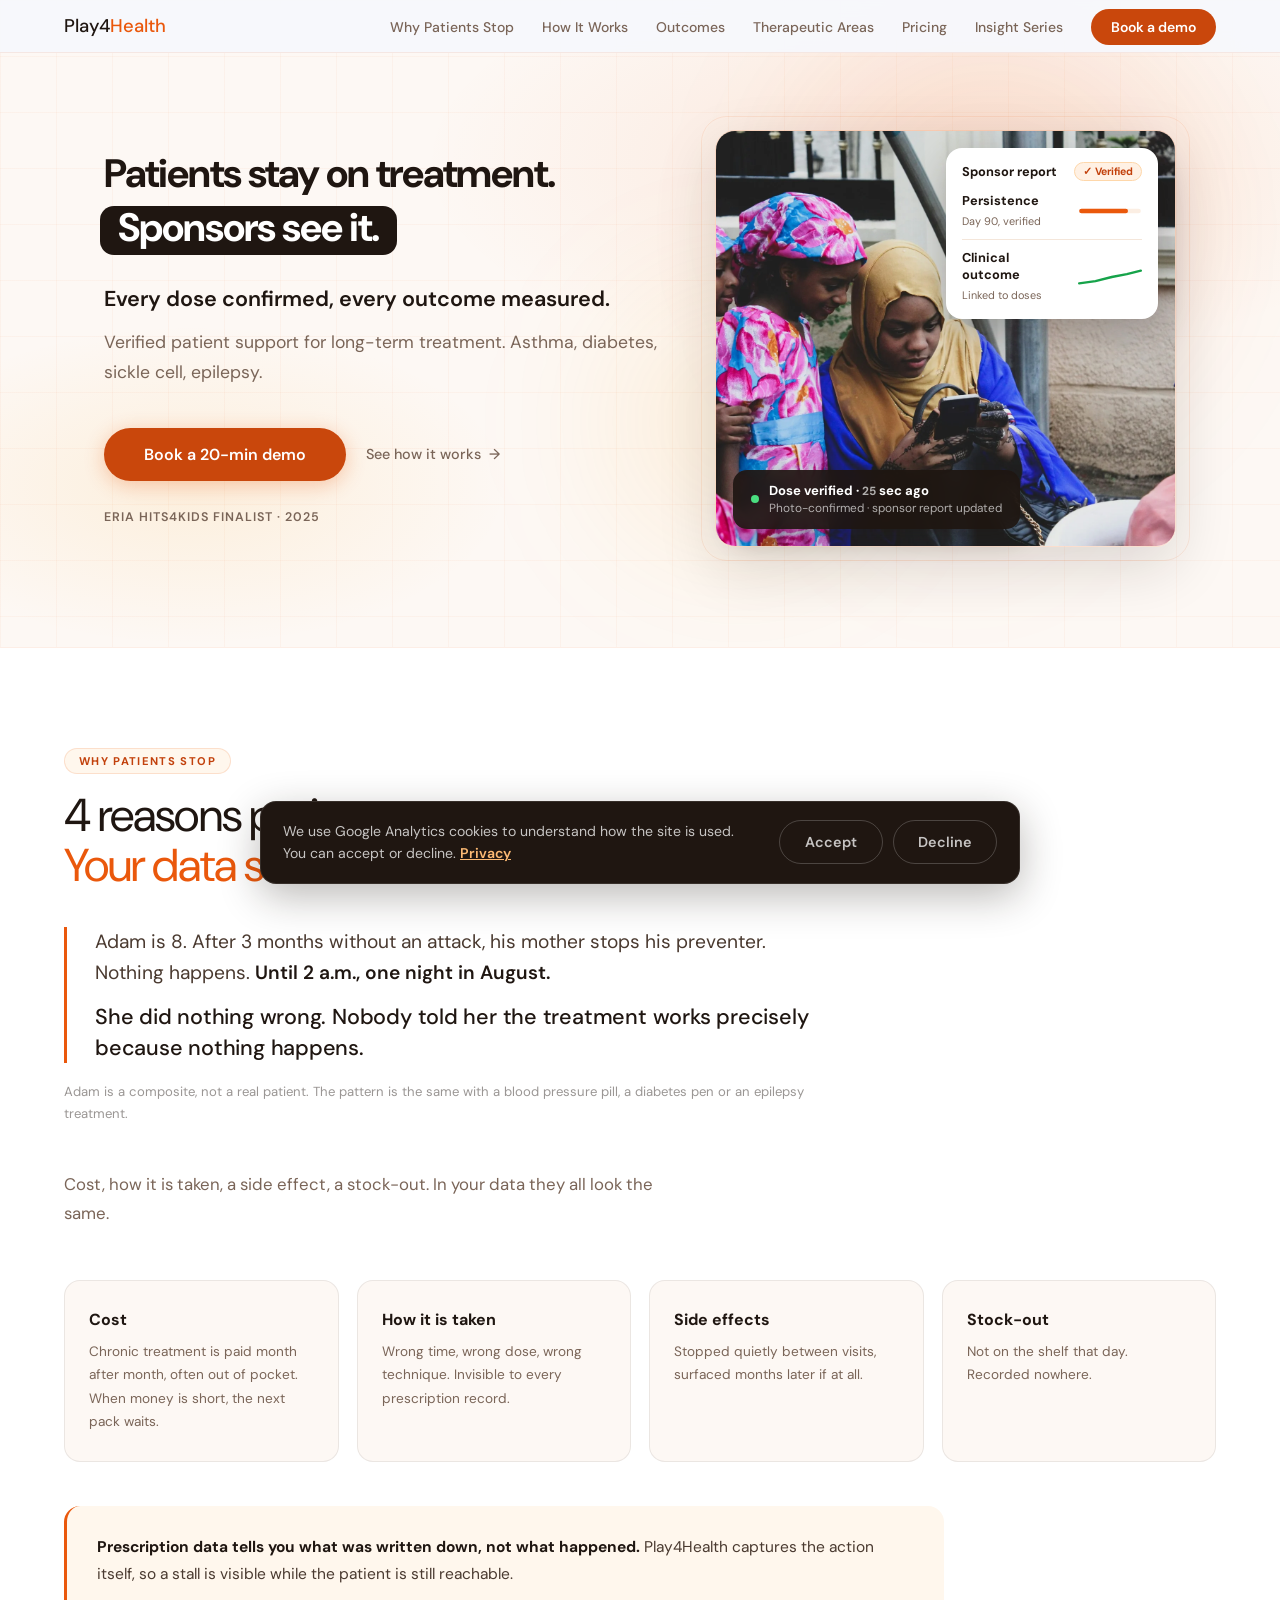
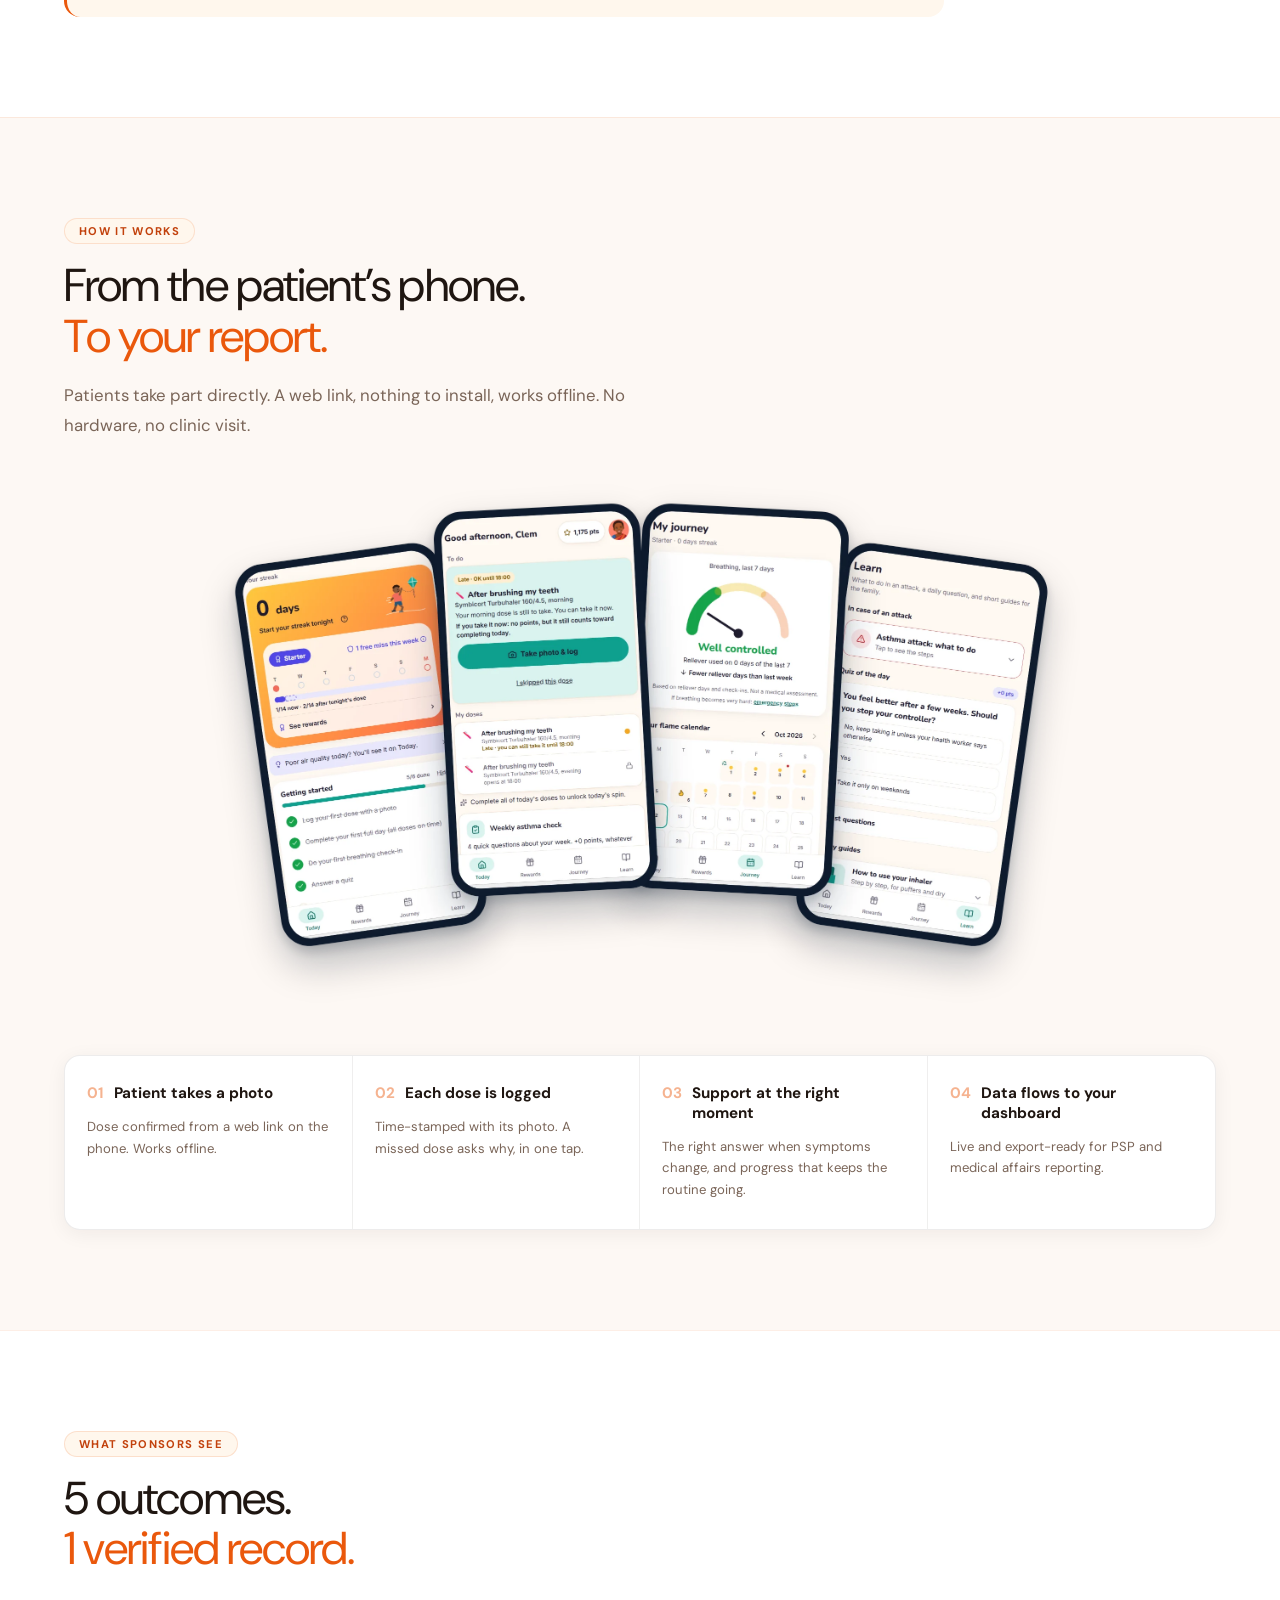
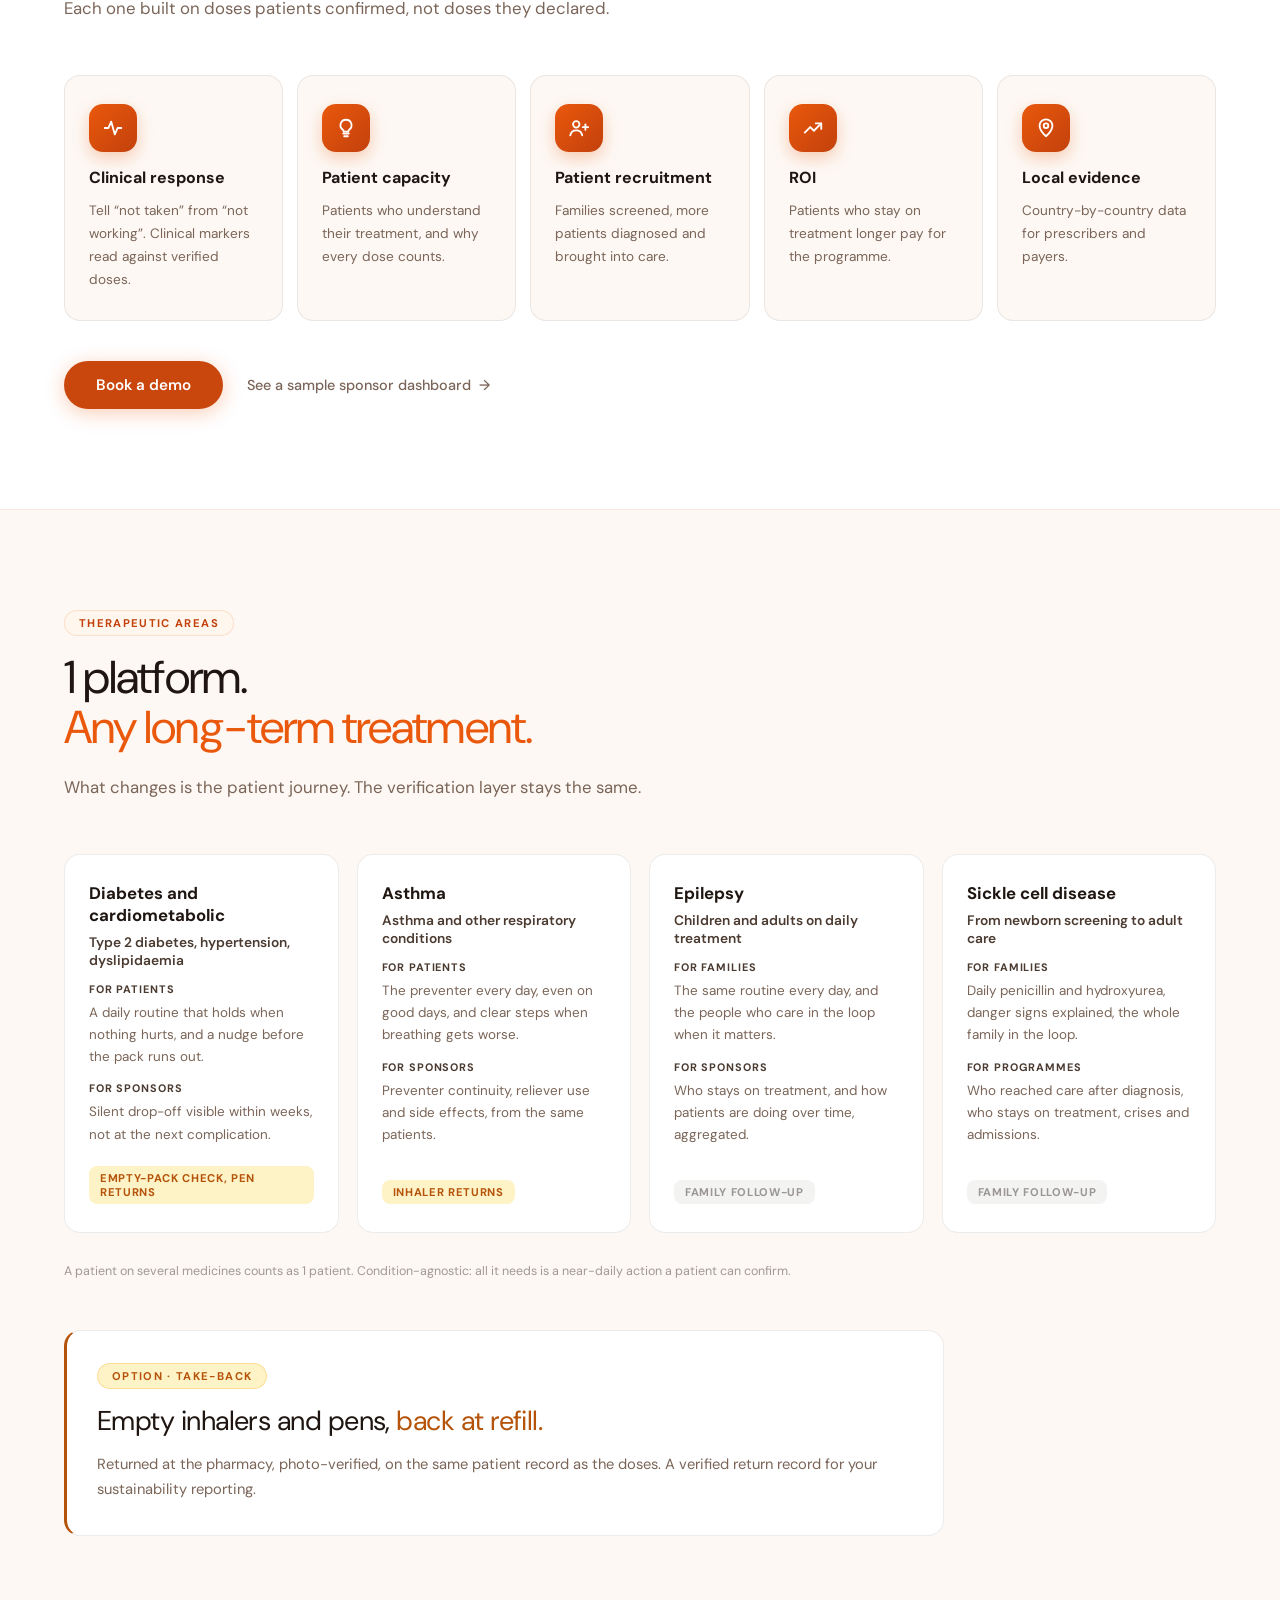
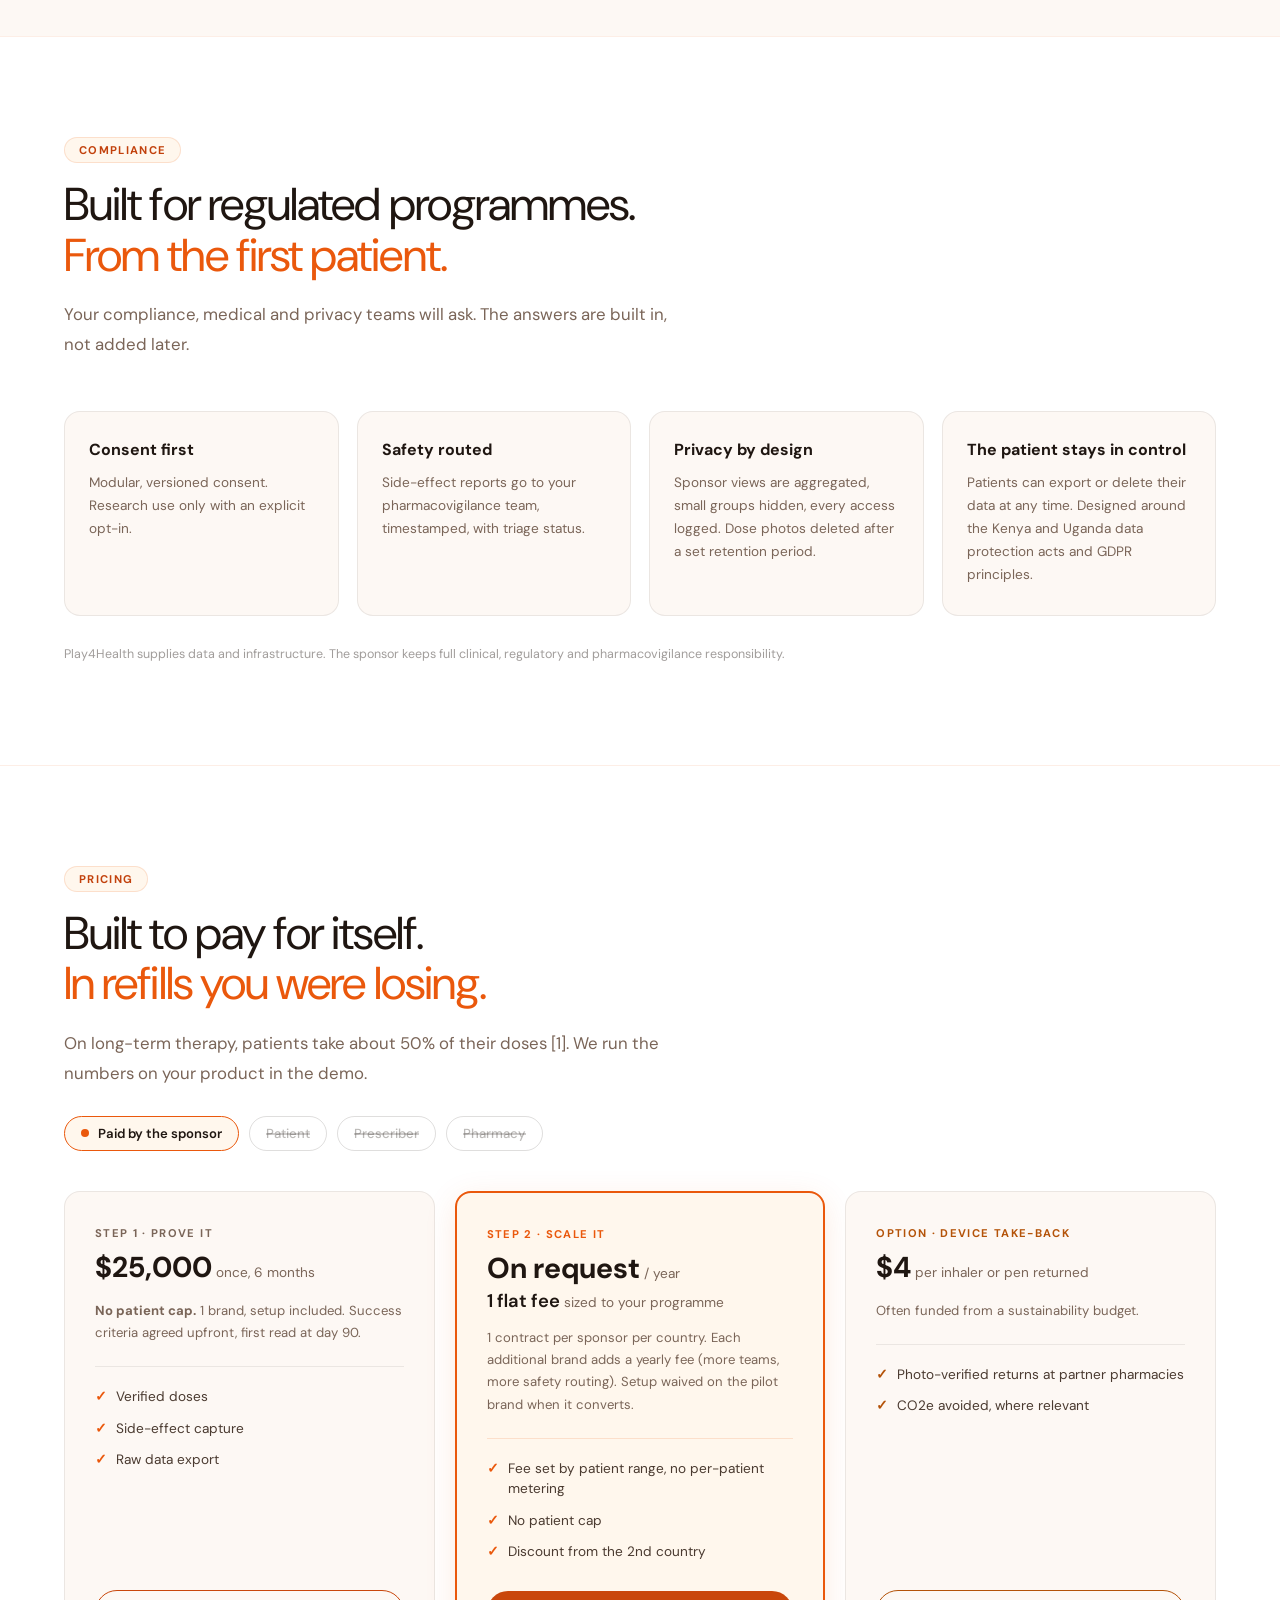
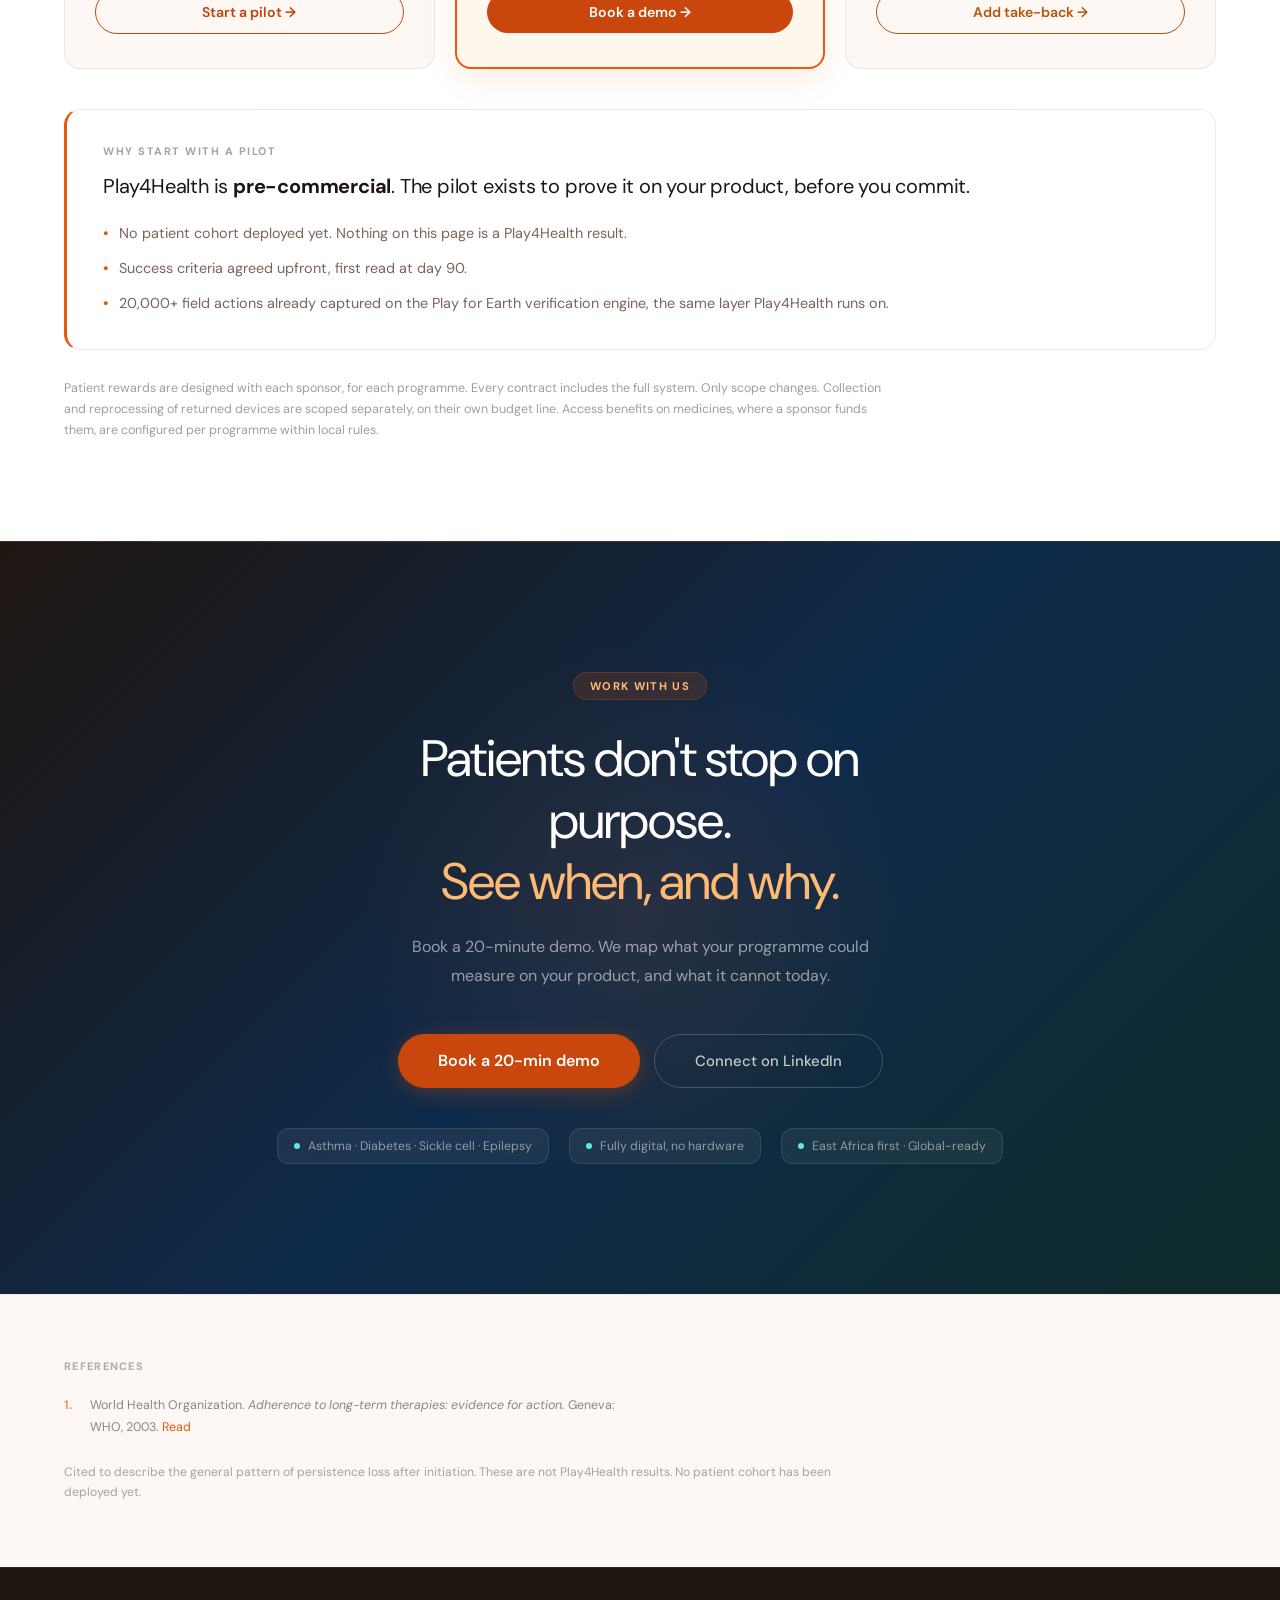
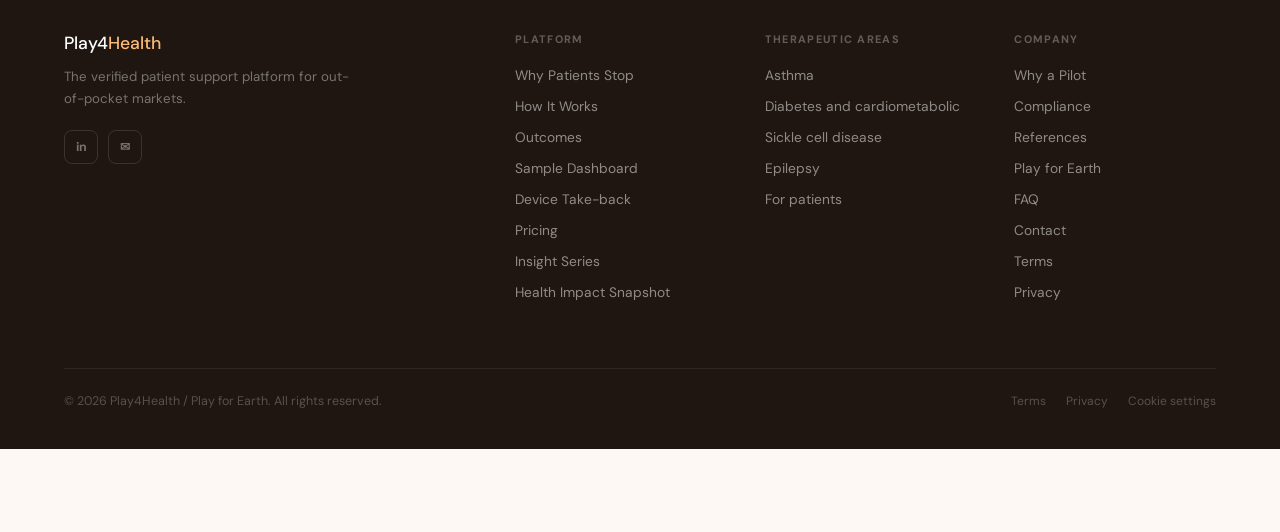
==== commit 2e8e0125: "Homepage: sharper hero, 5 outcomes, patient photo, readable contrast - Hero: banner-style title, one" ====
--- a/index.html
+++ b/index.html
@@ -29,25 +29,36 @@
 .blob3{width:180px;height:180px;background:rgba(251,146,60,0.09);bottom:18%;right:18%;animation-delay:5s;}
 
 .hero{display:block;padding:0;position:relative;overflow:hidden;background:var(--bg);}
-.hero-inner{display:grid;grid-template-columns:1.05fr 0.95fr;gap:56px;align-items:center;width:100%;max-width:var(--max-w);margin:0 auto;padding:130px var(--gutter) 100px;position:relative;z-index:2;}
+.hero-inner{display:grid;grid-template-columns:1.1fr 0.9fr;gap:48px;align-items:center;width:100%;max-width:var(--max-w);margin:0 auto;padding:130px var(--gutter) 100px;position:relative;z-index:2;}
 .hero-copy{display:flex;flex-direction:column;align-items:flex-start;text-align:left;}
 .hero-visual{position:relative;animation:fadeUp 0.8s ease 0.5s both;}
 .hero-visual img{display:block;width:100%;height:auto;border-radius:20px;border:1px solid rgba(234,88,12,0.15);box-shadow:0 20px 60px rgba(31,22,17,0.14);}
 .hero-visual::after{content:'';position:absolute;inset:-14px;border-radius:26px;border:1px solid rgba(234,88,12,0.1);pointer-events:none;}
+.hero-card{position:absolute;top:18px;right:18px;width:min(260px,46%);background:#fff;border-radius:16px;box-shadow:0 14px 36px rgba(31,22,17,0.28);padding:14px 16px 6px;animation:fadeUp 0.8s ease 0.9s both;}
+.hc-hd{display:flex;justify-content:space-between;align-items:center;margin-bottom:2px;}
+.hc-hd b{font-size:0.8rem;color:var(--ink);}
+.hc-pill{font-size:0.66rem;font-weight:700;color:var(--accent-text);background:#fff1e4;border:1px solid #fed7aa;border-radius:20px;padding:2px 8px;}
+.hc-m{display:flex;justify-content:space-between;align-items:center;gap:8px;padding:9px 0;border-top:1px solid #f4e6da;}
+.hc-hd+.hc-m{border-top:none;}
+.hc-m b{display:block;font-size:0.8rem;color:var(--ink);}
+.hc-m i{font-style:normal;font-size:0.68rem;color:var(--ink-light);}
+.hc-m svg{flex-shrink:0;}
+@media(max-width:600px){.hero-card{width:60%;top:10px;right:10px;padding:10px 12px 2px;}.hc-m+.hc-m{display:none;}.hero-chip strong{font-size:0.74rem!important;}.hero-chip span{font-size:0.66rem!important;}}
 .hero-chip{position:absolute;left:18px;bottom:18px;display:flex;align-items:center;gap:10px;background:rgba(31,22,17,0.92);backdrop-filter:blur(8px);border-radius:14px;padding:12px 18px;box-shadow:0 8px 24px rgba(31,22,17,0.3);animation:fadeUp 0.8s ease 1s both;}
 .chip-dot{width:8px;height:8px;border-radius:50%;background:#4ade80;flex-shrink:0;animation:pulse 2s ease-in-out infinite;}
 .chip-text{display:flex;flex-direction:column;gap:2px;}
 .chip-text strong{font-size:0.82rem;font-weight:700;color:white;line-height:1.3;}
 .chip-text span{font-size:0.74rem;color:rgba(255,255,255,0.65);line-height:1.3;}
-.hero h1{font-size:clamp(2.2rem,4.2vw,3.5rem);font-weight:400;line-height:1.1;letter-spacing:-0.03em;margin-bottom:28px;color:var(--ink);animation:fadeUp 0.8s ease 0.35s both;}
-.hero h1 em{color:var(--blue);font-style:normal;}
-.hero-lines{font-size:1.15rem;line-height:1.8;color:var(--ink-mid);max-width:600px;margin-bottom:10px;font-weight:400;animation:fadeUp 0.8s ease 0.5s both;}
+.hero h1{font-size:clamp(2rem,3.1vw,2.6rem);font-weight:700;line-height:1.1;letter-spacing:-0.025em;margin-bottom:28px;color:var(--ink);animation:fadeUp 0.8s ease 0.35s both;}
+.hero h1 em{font-style:normal;display:inline-block;margin-top:10px;color:#fff;background:var(--ink);padding:0 18px 6px;border-radius:14px;margin-left:-4px;}
+.hero-lines{font-size:1.1rem;line-height:1.7;color:var(--ink-light);max-width:560px;margin-bottom:40px;font-weight:400;animation:fadeUp 0.8s ease 0.5s both;}
 .hero-sub{font-size:1.35rem;line-height:1.5;color:var(--ink);font-weight:600;max-width:600px;margin-bottom:12px;animation:fadeUp 0.8s ease 0.4s both;}
 .hero-lines strong{color:var(--ink);font-weight:600;}
 .hero-usp{list-style:none;display:flex;flex-direction:column;gap:12px;margin:14px 0 40px;max-width:560px;animation:fadeUp 0.8s ease 0.55s both;}
 .hero-usp li{font-size:1rem;line-height:1.55;color:var(--ink-light);display:flex;gap:12px;align-items:flex-start;text-align:left;}
 .hero-usp li::before{content:'\2713';color:var(--blue);font-weight:700;flex-shrink:0;}
 .hero-usp strong{color:var(--ink);font-weight:700;}
+.hero-cred{margin-top:28px;font-size:0.78rem;font-weight:600;letter-spacing:0.08em;text-transform:uppercase;color:var(--ink-light);animation:fadeUp 0.8s ease 0.75s both;}
 .hero-actions{display:flex;gap:20px;align-items:center;flex-wrap:wrap;justify-content:flex-start;animation:fadeUp 0.8s ease 0.65s both;}
 .not-tags{display:flex;gap:10px;flex-wrap:wrap;justify-content:flex-start;margin-bottom:28px;animation:fadeUp 0.8s ease 0.3s both;}
 .not-tag{display:inline-flex;align-items:center;gap:9px;border:1px solid rgba(31,22,17,0.14);border-radius:32px;padding:8px 16px;font-size:0.82rem;font-weight:500;color:rgba(31,22,17,0.3);}
@@ -103,6 +114,9 @@
 #trust{background:white;border-top:1px solid var(--border);}
 .out-grid{display:grid;grid-template-columns:repeat(3,1fr);gap:18px;margin-top:52px;}
 .out-grid.four{grid-template-columns:repeat(4,1fr);}
+.out-grid.five{grid-template-columns:repeat(5,1fr);gap:14px;}
+.out-ico{width:48px;height:48px;border-radius:14px;background:linear-gradient(135deg,#ea580c,#c2410c);box-shadow:0 6px 16px rgba(234,88,12,0.28);color:#fff;display:flex;align-items:center;justify-content:center;margin-bottom:16px;}
+.out-cta{display:flex;gap:24px;align-items:center;flex-wrap:wrap;}
 .out-card{background:var(--bg);border:1px solid var(--border-dark);border-radius:var(--radius);padding:28px 24px;transition:all 0.25s;}
 .out-card:hover{transform:translateY(-2px);box-shadow:0 8px 28px rgba(234,88,12,0.08);border-color:rgba(234,88,12,0.22);}
 .out-card h3{font-size:1rem;font-weight:700;color:var(--ink);margin-bottom:10px;line-height:1.3;}
@@ -112,8 +126,8 @@
 .out-list li::before{content:'\2713';color:var(--blue);font-weight:700;flex-shrink:0;}
 .out-cta{margin-top:40px;}
 @media(max-width:700px){.out-list{grid-template-columns:1fr;}}
-@media(max-width:1100px){.out-grid,.out-grid.four{grid-template-columns:repeat(2,1fr);}}
-@media(max-width:600px){.out-grid,.out-grid.four{grid-template-columns:1fr;}}
+@media(max-width:1100px){.out-grid,.out-grid.four,.out-grid.five{grid-template-columns:repeat(2,1fr);}}
+@media(max-width:600px){.out-grid,.out-grid.four,.out-grid.five{grid-template-columns:1fr;}}
 
 /* ===== DASHBOARD ===== */
 #dashboard{background:var(--bg2);border-top:1px solid var(--border);padding:100px var(--gutter);}
@@ -130,7 +144,7 @@
 .platform-embed-cta{display:flex;align-items:center;justify-content:space-between;padding:18px 24px;background:var(--blue-faint);border-top:1px solid var(--border);flex-wrap:wrap;gap:12px;}
 .platform-embed-cta p{font-size:0.88rem;color:var(--ink-light);line-height:1.5;}
 .platform-embed-cta p strong{color:var(--ink);}
-.btn-embed-full{display:inline-flex;align-items:center;gap:7px;background:var(--blue);color:white;padding:10px 22px;border-radius:24px;font-size:0.86rem;font-weight:600;text-decoration:none;white-space:nowrap;transition:background 0.2s;flex-shrink:0;}
+.btn-embed-full{display:inline-flex;align-items:center;gap:7px;background:var(--btn);color:white;padding:10px 22px;border-radius:24px;font-size:0.86rem;font-weight:600;text-decoration:none;white-space:nowrap;transition:background 0.2s;flex-shrink:0;}
 .btn-embed-full:hover{background:var(--blue-dark);}
 
 /* ===== RECOVERY ===== */
@@ -141,7 +155,7 @@
 .rec-stat-src{margin-top:14px;padding-top:12px;border-top:1px solid var(--border-dark);font-size:0.72rem;color:rgba(31,22,17,0.38);line-height:1.6;}
 
 /* ===== TAKE-BACK (inside therapeutic areas) ===== */
-.takeback{display:grid;grid-template-columns:1.1fr 0.9fr;gap:40px;align-items:center;margin-top:48px;background:white;border:1px solid var(--border-dark);border-left:3px solid var(--teal);border-radius:var(--radius);padding:32px 30px;}
+.takeback{display:block;max-width:880px;gap:40px;align-items:center;margin-top:48px;background:white;border:1px solid var(--border-dark);border-left:3px solid var(--teal);border-radius:var(--radius);padding:32px 30px;}
 .takeback h3{font-size:clamp(1.3rem,2.2vw,1.7rem);font-weight:400;line-height:1.2;letter-spacing:-0.02em;color:var(--ink);margin-bottom:14px;}
 .takeback h3 em{color:var(--teal);font-style:normal;}
 .takeback p{font-size:0.92rem;color:var(--ink-light);line-height:1.75;}
@@ -203,9 +217,9 @@
 .price-card.featured .price-features li{color:var(--ink-mid);}
 .price-card.featured .price-features li::before{color:var(--blue);}
 .price-btn{display:block;margin-top:auto;text-align:center;padding:12px 20px;border-radius:24px;font-size:0.88rem;font-weight:600;text-decoration:none;transition:all 0.2s;}
-.pbo{border:1.5px solid var(--blue);color:var(--blue);}
-.pbo:hover{background:var(--blue);color:white;}
-.pbf{background:var(--blue);color:white;}
+.pbo{border:1.5px solid var(--btn);color:var(--accent-text);}
+.pbo:hover{background:var(--btn);color:white;}
+.pbf{background:var(--btn);color:white;}
 .pbf:hover{background:var(--blue-dark);}
 .pbt{border:1.5px solid var(--teal);color:var(--teal);}
 .pbt:hover{background:var(--teal);color:white;}
@@ -308,50 +322,33 @@
   <div class="hero-inner">
     <div class="hero-copy">
 
-      <div class="not-tags">
-        <span class="not-active not-tag"><span class="not-dot"></span><span class="nt-label">From doses already happening</span></span>
-        <span class="not-tag"><span class="nt-label">App to download</span></span>
-        <span class="not-tag"><span class="nt-label">Chatbot</span></span>
-        <span class="not-tag"><span class="nt-label">Pill reminder</span></span>
-        <span class="not-tag"><span class="nt-label">Call centre</span></span>
-      </div>
-
       <h1>
         Patients stay on treatment.<br>
         <em>Sponsors see it.</em>
       </h1>
 
       <p class="hero-sub">Every dose confirmed, every outcome measured.</p>
-      <p class="hero-lines">The <strong>verified patient support platform</strong> for out-of-pocket markets. Asthma, diabetes, sickle cell, epilepsy.</p>
-<ul class="hero-usp">
-  <li><span><strong>Verified, not declared.</strong> Every dose photo-confirmed.</span></li>
-  <li><span><strong>On the phone patients already have.</strong> A web link, nothing to install. Works offline.</span></li>
-  <li><span><strong>No discount needed.</strong> Patients who continue come back for the next pack, at full price.</span></li>
-</ul>
+      <p class="hero-lines">Verified patient support for long-term treatment. Asthma, diabetes, sickle cell, epilepsy.</p>
 
       <div class="hero-actions">
         <a href="/contact" class="btn-primary btn-large">Book a 20-min demo</a>
         <a href="#how" class="btn-ghost">See how it works <span class="arr">&rarr;</span></a>
       </div>
+      <p class="hero-cred">ERIA HITS4KIDS finalist &middot; 2025</p>
     </div>
 
     <div class="hero-visual">
-      <img src="/hero-visual.webp" alt="Patient app showing a verified dose and asthma control, linked to a sponsor report with day-90 persistence and clinical outcome" width="1200" height="1040" loading="eager">
-      
-    </div>
-  </div>
-</section>
-
-<div class="logos-strip">
-  <div class="logos-inner">
-    <span class="logos-label">Recognized by</span>
-    <span class="logo-item">ERIA <sup>HITS4KIDS Finalist &middot; 2025</sup></span>
-    <span class="logo-item">L&rsquo;Or&eacute;al <sup>Big Bang SAPMENA Finalist</sup></span>
-    <span class="logo-item">MDX <sup>Nature Positive Accelerator</sup></span>
-    <span class="logo-item">African Impact Challenge <sup>Cohort 6 &middot; 2026</sup></span>
-  </div>
-  <p class="logos-note">ERIA HITS4KIDS was awarded to Play4Health. Other recognitions went to Play for Earth, the venture behind Play4Health.</p>
-</div>
+      <img src="/hero-patient.webp" alt="A woman confirms her treatment on her phone while two girls from her family look on" width="1300" height="1175" loading="eager">
+      <div class="hero-card" aria-hidden="true">
+        <div class="hc-hd"><b>Sponsor report</b><span class="hc-pill">&#10003; Verified</span></div>
+        <div class="hc-m"><div><b>Persistence</b><i>Day 90, verified</i></div><svg width="64" height="20" viewBox="0 0 110 34"><rect x="2" y="13" width="106" height="8" rx="4" fill="#fbeee3"/><rect x="2" y="13" width="84" height="8" rx="4" fill="#ea580c"/></svg></div>
+        <div class="hc-m"><div><b>Clinical outcome</b><i>Linked to doses</i></div><svg width="64" height="20" viewBox="0 0 110 34"><polyline points="2,28 30,24 58,17 84,12 108,6" fill="none" stroke="#16a34a" stroke-width="4" stroke-linecap="round" stroke-linejoin="round"/></svg></div>
+      </div>
+      <div class="hero-chip"><div class="chip-dot"></div><div class="chip-text"><strong>Dose verified &middot; <span id="chip-ago">23</span> sec ago</strong><span>Photo-confirmed &middot; sponsor report updated</span></div></div>
+    </div>
+  </div>
+</section>
+
 
 <section id="whystop">
   <div class="section-inner">
@@ -382,7 +379,7 @@
 <section id="how">
   <div class="section-inner">
     <div class="section-eyebrow">How it works</div>
-    <h2 class="section-title">1 photo per dose.<br><em>Logged on the spot.</em></h2>
+    <h2 class="section-title">From the patient&rsquo;s phone.<br><em>To your report.</em></h2>
     <p class="section-sub">Patients take part directly. A web link, nothing to install, works offline. No hardware, no clinic visit.</p>
     <div class="how-visual"><img src="/app-screens.webp" alt="Play4Health patient app: streak, today's doses, breathing journey and family guides" width="2070" height="1221" loading="lazy"></div>
     <div class="how-steps">
@@ -409,48 +406,17 @@
 
 <section id="outcomes">
   <div class="section-inner">
-    <div class="section-eyebrow">What a sponsor sees</div>
-    <h2 class="section-title">Patients who continue<br><em>come back for the next pack.</em></h2>
-    <p class="section-sub">What your programme sees, week by week.</p>
-    <ul class="out-list">
-      <li>Who continues, and who has gone quiet</li>
-      <li>Why doses stop: cost, stock-out, side effect</li>
-      <li>Attacks, crises and fevers reported from home</li>
-      <li>Side-effect reports routed to your PV team</li>
-      <li>A patient support service your teams can bring to prescribers</li>
-      <li>Real-world data for market access</li>
-      <li>Access and affordability support where patients pay</li>
-      <li>Optional: device returns at refill</li>
-    </ul>
-    <div class="out-cta"><a href="/contact" class="btn-primary">Book a demo</a></div>
-  </div>
-</section>
-
-<section id="dashboard">
-  <div class="section-inner">
-    <div class="section-eyebrow">Live dashboard</div>
-    <h2 class="section-title">Your programme,<br><em>in 1 dashboard.</em></h2>
-    <p class="section-sub">The core metrics, updated as patients confirm.</p>
-    <ul class="kpi-list">
-      <li>Dose confirmation rate</li>
-      <li>Continuity at day 90</li>
-      <li>Side-effect reports</li>
-      <li>Verified returns</li>
-    </ul>
-    <div class="platform-embed-wrap">
-      <div class="platform-embed-bar">
-        <div class="embed-dot" style="background:#ff5f57"></div>
-        <div class="embed-dot" style="background:#febc2e"></div>
-        <div class="embed-dot" style="background:#28c840"></div>
-        <span class="embed-label">play4health.org / demo</span>
-        <div class="embed-live"><div class="embed-pulse"></div>Demo</div>
-      </div>
-      <iframe src="/demo" title="Play4Health PSP Manager Dashboard" scrolling="no" loading="lazy"></iframe>
-      <div class="platform-embed-cta">
-        <p><strong>Interactive demo with sample data.</strong> Click the tabs to explore.</p>
-        <a href="/demo" class="btn-embed-full" target="_blank">Open full dashboard &rarr;</a>
-      </div>
-    </div>
+    <div class="section-eyebrow">What sponsors see</div>
+    <h2 class="section-title">5 outcomes.<br><em>1 verified record.</em></h2>
+    <p class="section-sub">Each one built on doses patients confirmed, not doses they declared.</p>
+    <div class="out-grid five">
+      <div class="out-card"><div class="out-ico"><svg viewBox="0 0 24 24" width="22" height="22" fill="none" stroke="currentColor" stroke-width="2" stroke-linecap="round" stroke-linejoin="round" aria-hidden="true"><polyline points="3 12 7 12 10 5 14 19 17 12 21 12"/></svg></div><h3>Clinical response</h3><p>Tell &ldquo;not taken&rdquo; from &ldquo;not working&rdquo;. Clinical markers read against verified doses.</p></div>
+      <div class="out-card"><div class="out-ico"><svg viewBox="0 0 24 24" width="22" height="22" fill="none" stroke="currentColor" stroke-width="2" stroke-linecap="round" stroke-linejoin="round" aria-hidden="true"><path d="M9 18h6"/><path d="M10 21h4"/><path d="M12 3a6 6 0 0 0-3.5 10.9c.6.4 1 1.1 1 1.8V16h5v-.3c0-.7.4-1.4 1-1.8A6 6 0 0 0 12 3z"/></svg></div><h3>Patient capacity</h3><p>Patients who understand their treatment, and why every dose counts.</p></div>
+      <div class="out-card"><div class="out-ico"><svg viewBox="0 0 24 24" width="22" height="22" fill="none" stroke="currentColor" stroke-width="2" stroke-linecap="round" stroke-linejoin="round" aria-hidden="true"><circle cx="9" cy="8" r="3.5"/><path d="M2.5 20c.6-3.6 3.3-5.5 6.5-5.5s5.9 1.9 6.5 5.5"/><path d="M19 8v6"/><path d="M16 11h6"/></svg></div><h3>Patient recruitment</h3><p>Families screened, more patients diagnosed and brought into care.</p></div>
+      <div class="out-card"><div class="out-ico"><svg viewBox="0 0 24 24" width="22" height="22" fill="none" stroke="currentColor" stroke-width="2" stroke-linecap="round" stroke-linejoin="round" aria-hidden="true"><polyline points="3 17 9 11 13 15 21 7"/><polyline points="15 7 21 7 21 13"/></svg></div><h3>ROI</h3><p>Patients who stay on treatment longer pay for the programme.</p></div>
+      <div class="out-card"><div class="out-ico"><svg viewBox="0 0 24 24" width="22" height="22" fill="none" stroke="currentColor" stroke-width="2" stroke-linecap="round" stroke-linejoin="round" aria-hidden="true"><path d="M12 21s-7-6.2-7-11.5a7 7 0 0 1 14 0C19 14.8 12 21 12 21z"/><circle cx="12" cy="9.5" r="2.5"/></svg></div><h3>Local evidence</h3><p>Country-by-country data for prescribers and payers.</p></div>
+    </div>
+    <div class="out-cta"><a href="/contact" class="btn-primary">Book a demo</a> <a href="/demo" class="btn-ghost" target="_blank">See a sample sponsor dashboard <span class="arr">&rarr;</span></a></div>
   </div>
 </section>
 
@@ -505,16 +471,10 @@
     <div class="takeback">
       <div class="takeback-copy">
         <div class="rec-eyebrow">Option &middot; Take-back</div>
-        <h3>Adherence tools stop at the dose. <em>We recover what is left.</em></h3>
-        <p>Inhalers and pens can be returned at the pharmacy at refill, photo-verified, and kept out of the waste stream. Same patient record as the doses.</p>
-      </div>
-      <div class="rec-stat">
-        <div class="rec-stat-num">1,530x</div>
-        <div class="rec-stat-desc">The warming potential of HFA-134a relative to CO2, the propellant in most metered-dose inhalers.</div>
-        <div class="rec-stat-src">IPCC Sixth Assessment Report, 2021, 100-year GWP [1].</div>
-      </div>
-    </div>
-    <p class="note">We generate the verified return record, usable for sustainability and packaging responsibility reporting. Collection and reprocessing stay with your logistics and waste partners.</p>
+        <h3>Empty inhalers and pens, <em>back at refill.</em></h3>
+        <p>Returned at the pharmacy, photo-verified, on the same patient record as the doses. A verified return record for your sustainability reporting.</p>
+      </div>
+    </div>
   </div>
 </section>
 
@@ -549,7 +509,7 @@
   <div class="section-inner">
     <div class="section-eyebrow">Pricing</div>
     <h2 class="section-title">Built to pay for itself.<br><em>In refills you were losing.</em></h2>
-    <p class="section-sub">On long-term therapy, patients take about 50% of their doses [2]. We run the numbers on your product in the demo.</p>
+    <p class="section-sub">On long-term therapy, patients take about 50% of their doses [1]. We run the numbers on your product in the demo.</p>
     <div class="not-tags">
       <span class="not-active not-tag"><span class="not-dot"></span><span class="nt-label">Paid by the sponsor</span></span>
       <span class="not-tag"><span class="nt-label">Patient</span></span>
@@ -627,8 +587,7 @@
   <div class="section-inner">
     <div class="refs-label">References</div>
     <ul class="refs-list">
-      <li><span class="rn">1.</span>IPCC Sixth Assessment Report, 2021, Working Group I, Chapter 7. 100-year global warming potential values.</li>
-      <li><span class="rn">2.</span>World Health Organization. <em>Adherence to long-term therapies: evidence for action.</em> Geneva: WHO, 2003. <a href="https://www.paho.org/en/documents/who-adherence-long-term-therapies-evidence-action-2003" target="_blank" rel="noopener">Read</a></li>
+      <li><span class="rn">1.</span>World Health Organization. <em>Adherence to long-term therapies: evidence for action.</em> Geneva: WHO, 2003. <a href="https://www.paho.org/en/documents/who-adherence-long-term-therapies-evidence-action-2003" target="_blank" rel="noopener">Read</a></li>
     </ul>
     <p class="refs-note">Cited to describe the general pattern of persistence loss after initiation. These are not Play4Health results. No patient cohort has been deployed yet.</p>
   </div>
@@ -650,7 +609,7 @@
         <li><a href="#whystop">Why Patients Stop</a></li>
         <li><a href="#how">How It Works</a></li>
         <li><a href="#outcomes">Outcomes</a></li>
-        <li><a href="#dashboard">Live Dashboard</a></li>
+        <li><a href="/demo">Sample Dashboard</a></li>
         <li><a href="#usecases">Device Take-back</a></li>
         <li><a href="#pilot">Pricing</a></li>
         <li><a href="/insight-series">Insight Series</a></li>
@@ -699,5 +658,6 @@
   });
 }
 </script>
+<script>(function(){var el=document.getElementById('chip-ago');if(!el)return;var n=23;setInterval(function(){n=n>=59?3:n+1;el.textContent=n;},1000);})();</script>
 </body>
 </html>
--- a/site.css
+++ b/site.css
@@ -3,7 +3,8 @@
 :root {
   --bg:#fdf8f4;--bg2:#fbefe4;--bg3:#ffffff;
   --ink:#1f1611;--ink-mid:#4a3a30;--ink-light:#7a6558;
-  --blue:#ea580c;--blue-dark:#c2410c;
+  --blue:#ea580c;--blue-dark:#a83a0a;
+  --btn:#c9470c;--accent-text:#c2410c;
   --blue-pale:#ffedd5;--blue-faint:#fff7ed;
   --teal:#b45309;--teal-pale:#fef3c7;
   --green:#16a34a;
@@ -30,7 +31,7 @@
 .nav-links{display:flex;list-style:none;gap:28px;align-items:center;}
 .nav-links a{font-size:0.875rem;font-weight:500;color:var(--ink-light);text-decoration:none;transition:color 0.2s;}
 .nav-links a:hover{color:var(--blue);}
-.nav-cta{background:var(--blue)!important;color:white!important;padding:9px 20px;border-radius:24px;font-weight:600!important;}
+.nav-cta{background:var(--btn)!important;color:white!important;padding:9px 20px;border-radius:24px;font-weight:600!important;}
 .nav-cta:hover{background:var(--blue-dark)!important;}
 .nav-hamburger{display:none;flex-direction:column;gap:5px;cursor:pointer;padding:6px;z-index:501;background:none;border:none;}
 .nav-hamburger span{display:block;width:22px;height:2px;background:var(--ink);border-radius:2px;transition:all 0.3s;transform-origin:center;}
@@ -41,12 +42,12 @@
 .mobile-menu.open{transform:translateX(0);}
 .mobile-menu-link{display:flex;align-items:center;justify-content:space-between;padding:18px 0;font-size:1.4rem;font-weight:600;color:var(--ink);text-decoration:none;border-bottom:1px solid var(--border);}
 .mobile-menu-link .arrow{color:var(--blue);opacity:0.5;}
-.mobile-menu-cta{margin-top:32px;display:block;background:var(--blue);color:white;text-align:center;padding:18px 28px;border-radius:40px;font-size:1rem;font-weight:600;text-decoration:none;}
+.mobile-menu-cta{margin-top:32px;display:block;background:var(--btn);color:white;text-align:center;padding:18px 28px;border-radius:40px;font-size:1rem;font-weight:600;text-decoration:none;}
 
 @keyframes fadeUp{from{opacity:0;transform:translateY(24px);}to{opacity:1;transform:translateY(0);}}
 @keyframes pulse{0%,100%{opacity:0.6;}50%{opacity:1;}}
 
-.btn-primary{background:var(--blue);color:white;padding:14px 32px;border-radius:32px;font-size:0.95rem;font-weight:600;text-decoration:none;transition:all 0.2s;box-shadow:0 4px 20px rgba(234,88,12,0.3);display:inline-block;}
+.btn-primary{background:var(--btn);color:white;padding:14px 32px;border-radius:32px;font-size:0.95rem;font-weight:600;text-decoration:none;transition:all 0.2s;box-shadow:0 4px 20px rgba(234,88,12,0.3);display:inline-block;}
 .btn-primary:hover{background:var(--blue-dark);transform:translateY(-2px);}
 .btn-large{padding:16px 40px!important;font-size:1rem!important;border-radius:40px!important;}
 .btn-ghost{color:var(--ink-light);font-size:0.9rem;font-weight:500;text-decoration:none;display:flex;align-items:center;gap:8px;transition:color 0.2s;}
@@ -57,7 +58,7 @@
 .btn-outline:hover{border-color:#fdba74;color:#fdba74;}
 
 section{padding:100px var(--gutter);}
-.section-eyebrow{display:inline-flex;align-items:center;gap:8px;background:var(--blue-faint);border:1px solid rgba(234,88,12,0.15);color:var(--blue);font-size:0.7rem;font-weight:700;letter-spacing:0.12em;text-transform:uppercase;padding:5px 14px;border-radius:20px;margin-bottom:16px;}
+.section-eyebrow{display:inline-flex;align-items:center;gap:8px;background:var(--blue-faint);border:1px solid rgba(234,88,12,0.15);color:var(--accent-text);font-size:0.7rem;font-weight:700;letter-spacing:0.12em;text-transform:uppercase;padding:5px 14px;border-radius:20px;margin-bottom:16px;}
 .section-title{font-size:clamp(2rem,3.6vw,3rem);font-weight:400;line-height:1.1;letter-spacing:-0.02em;margin-bottom:20px;color:var(--ink);}
 .section-title em{color:var(--blue);font-style:normal;}
 .section-sub{font-size:1.05rem;color:var(--ink-light);line-height:1.75;max-width:620px;}
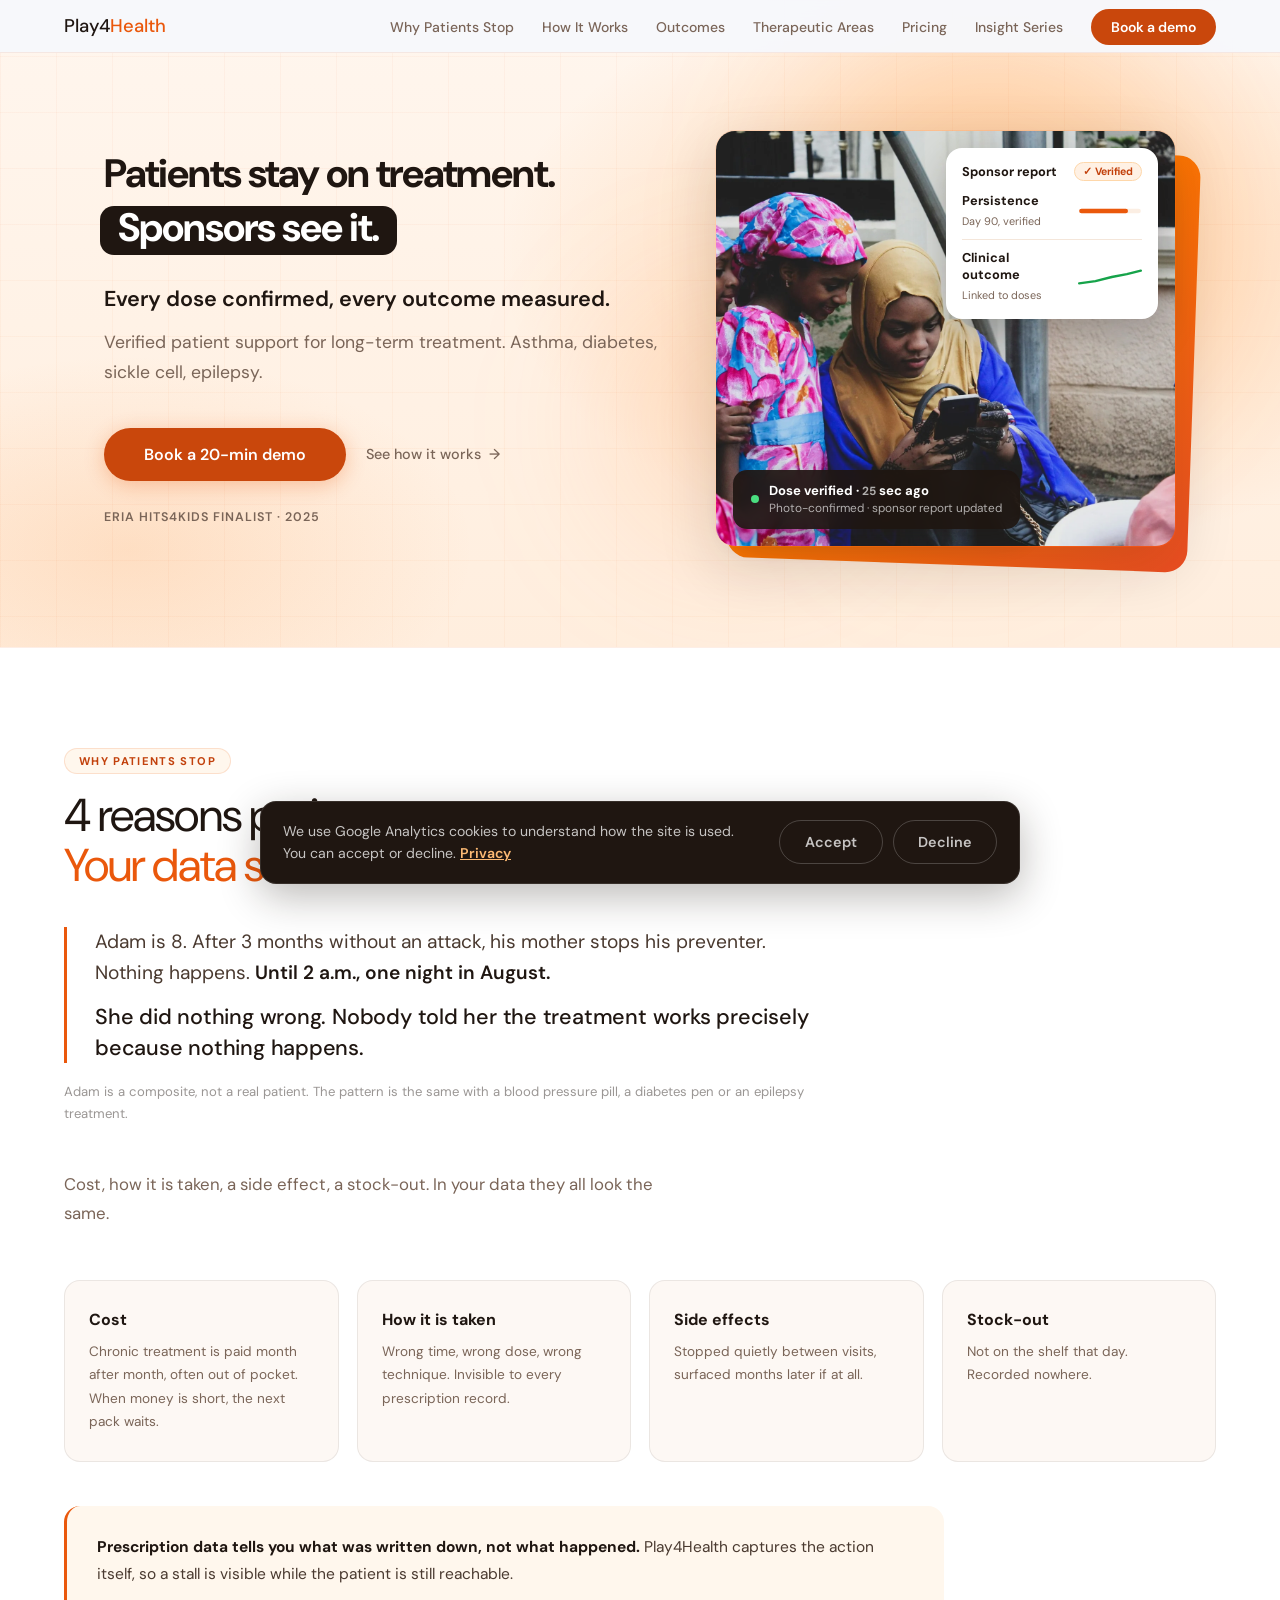
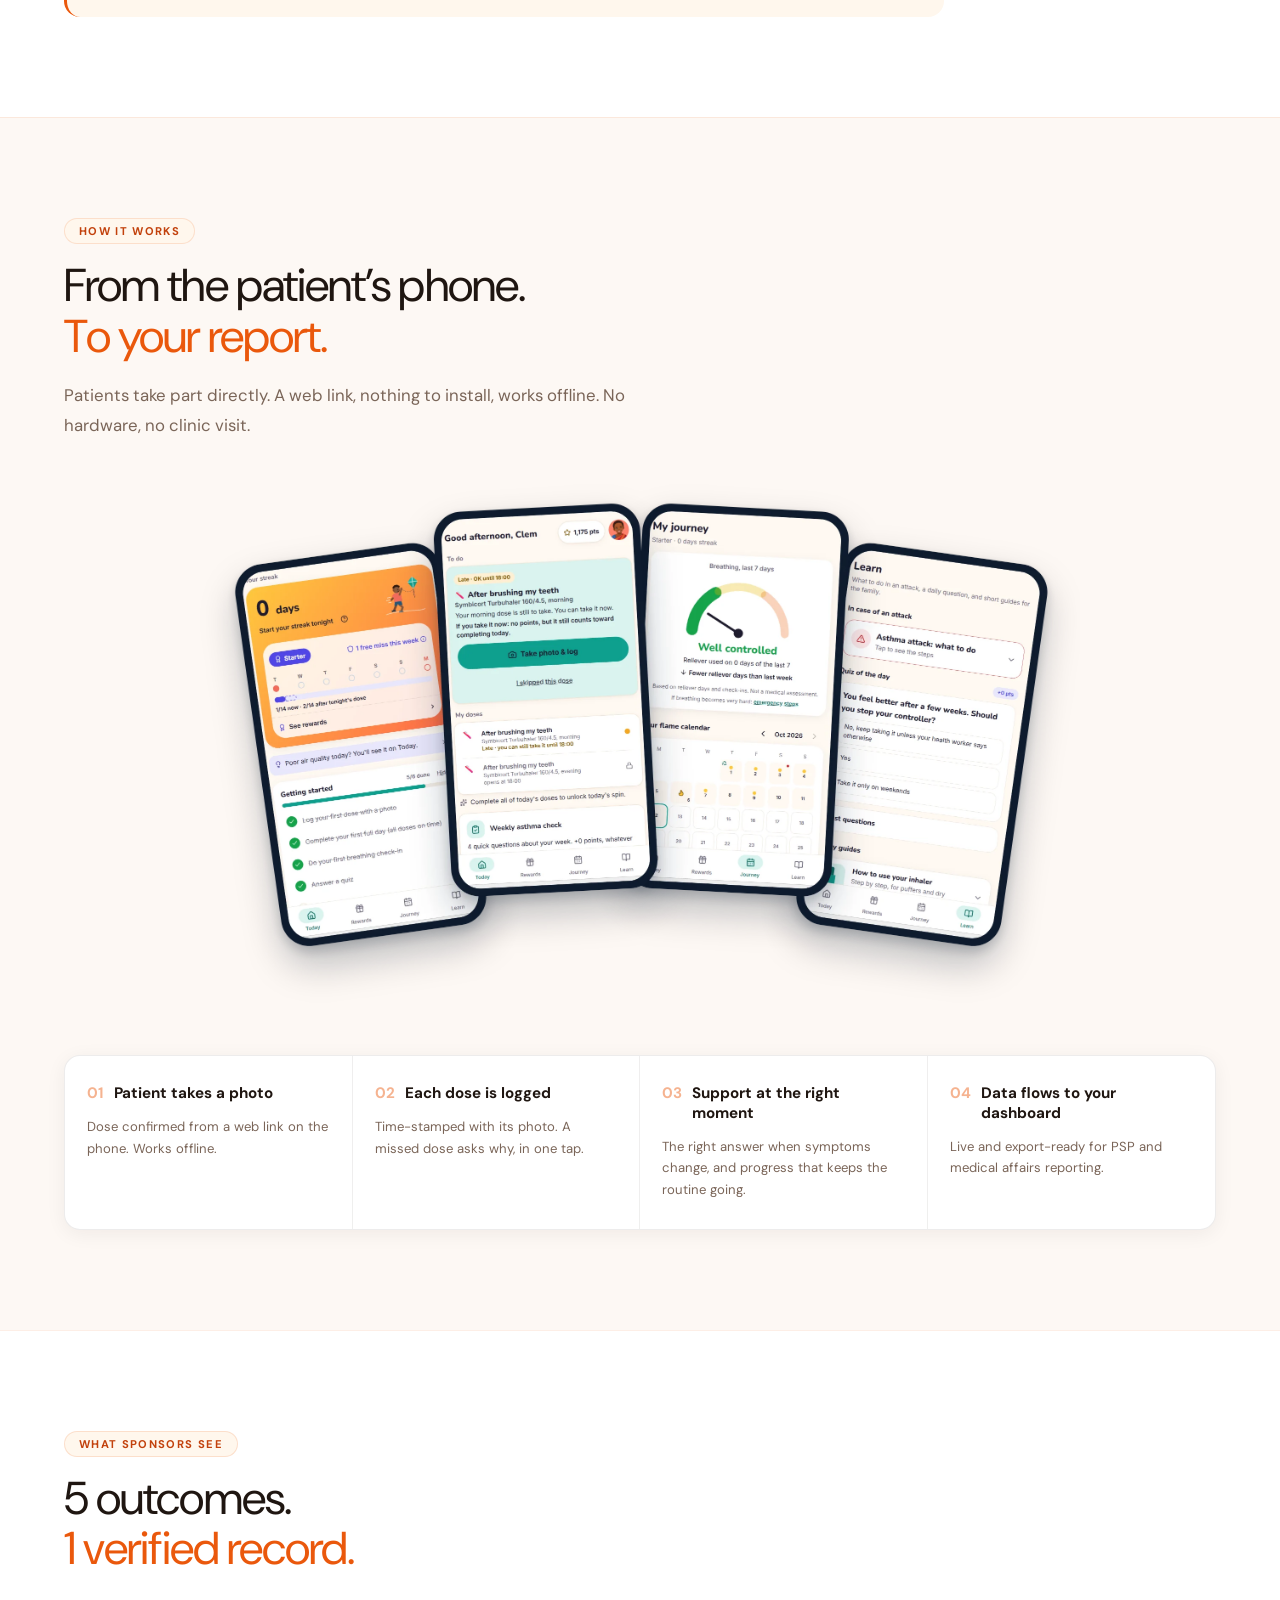
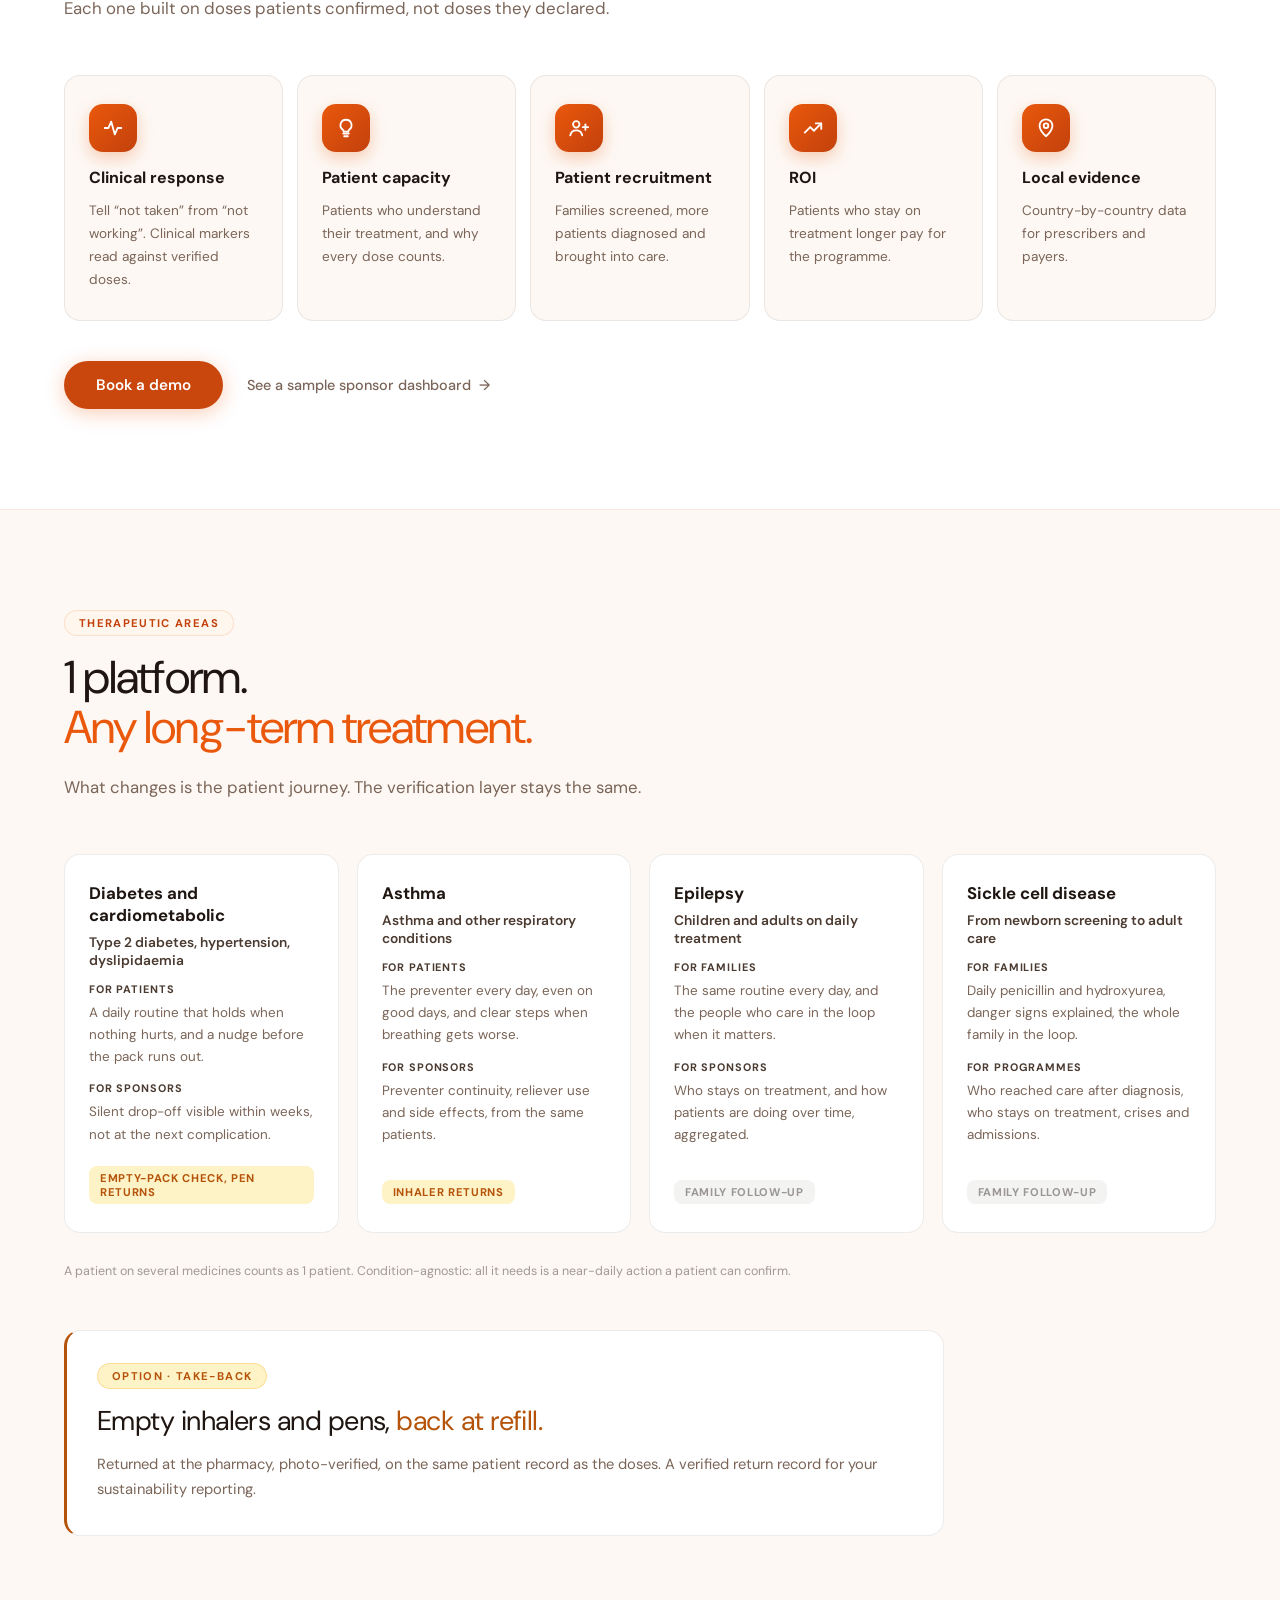
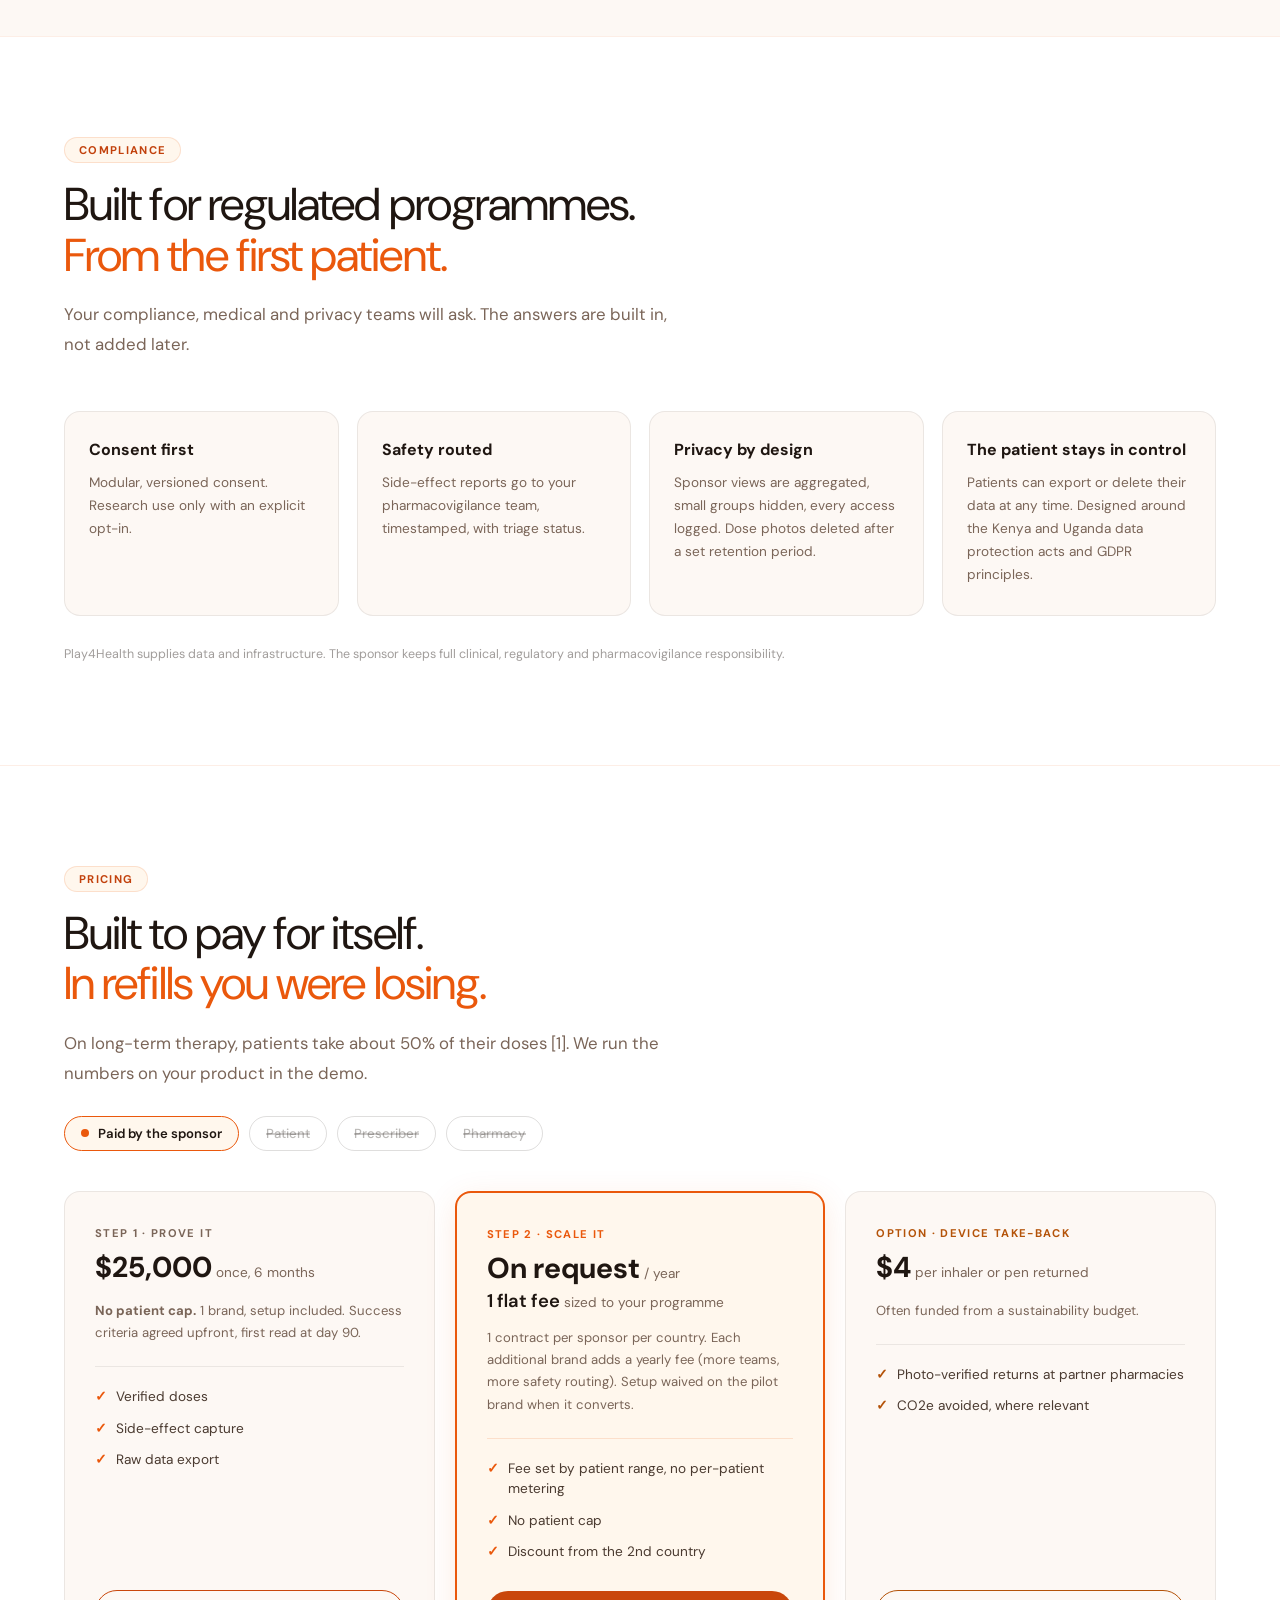
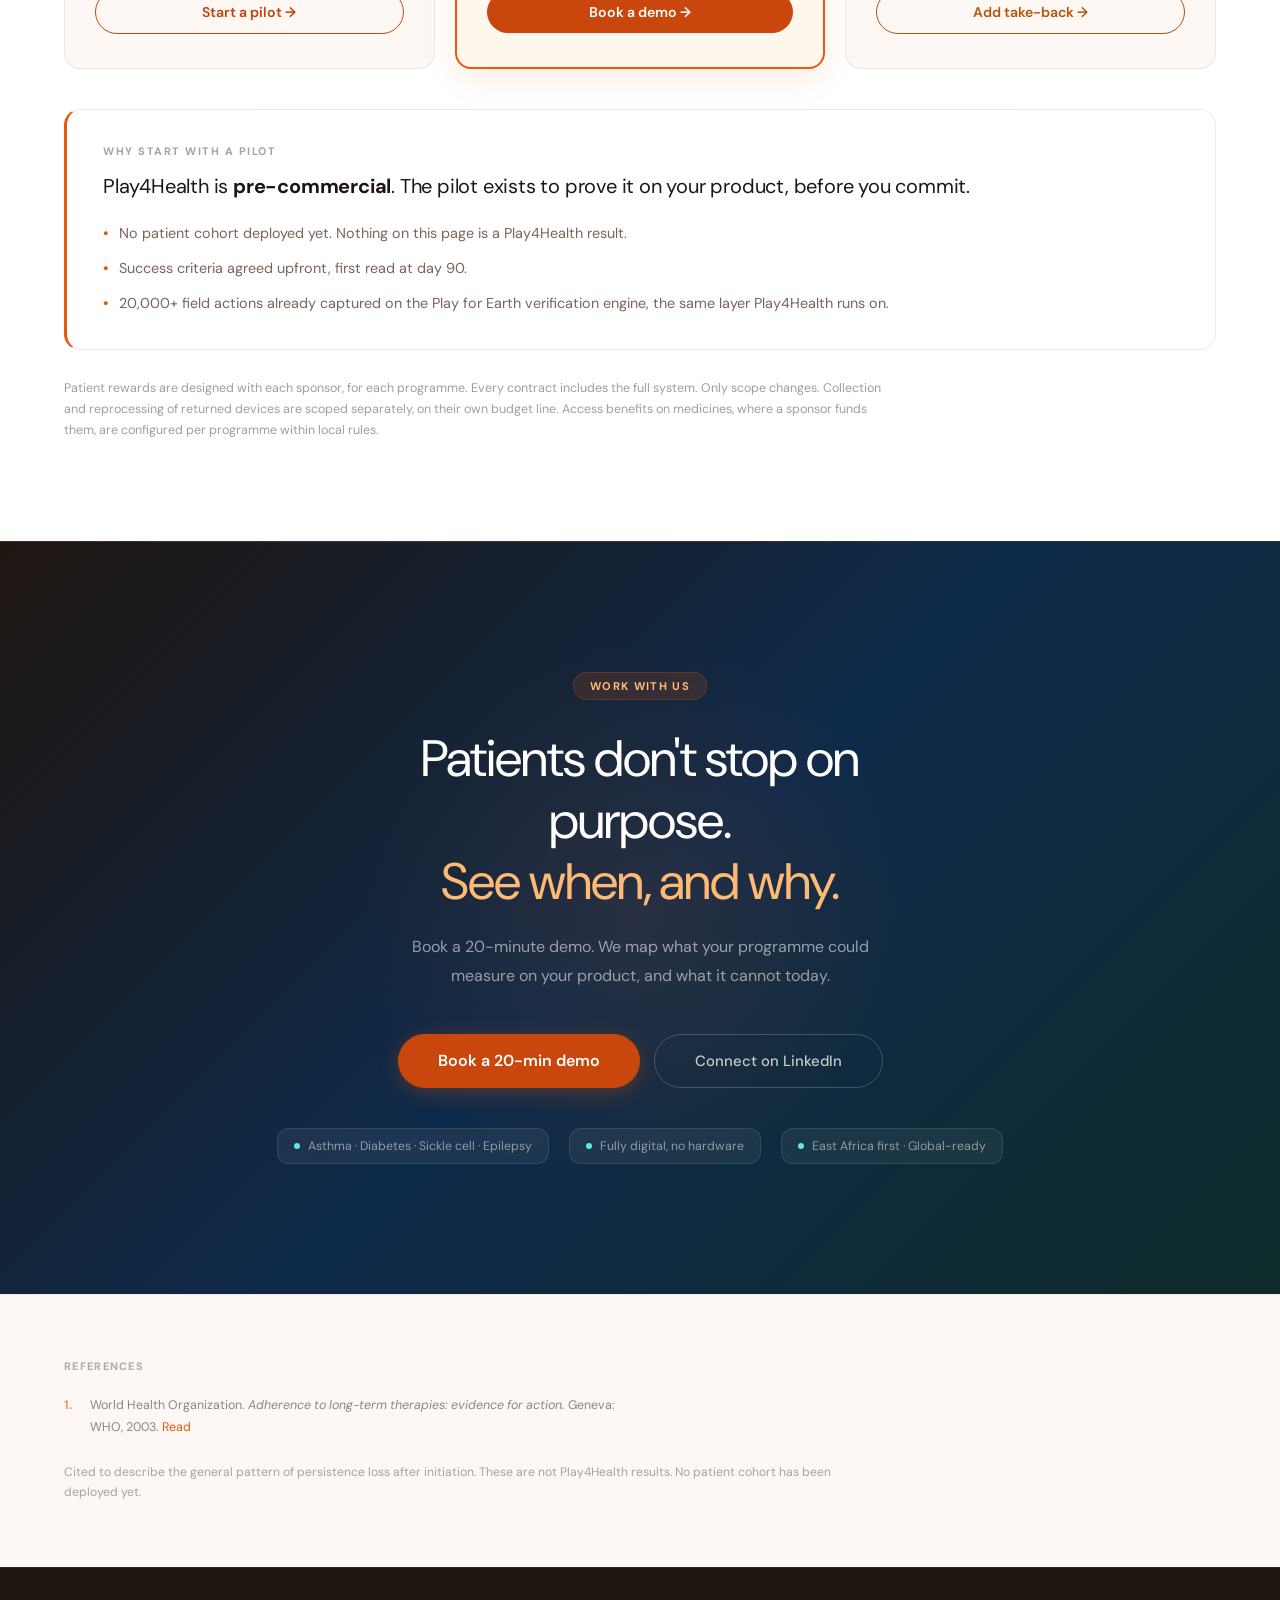
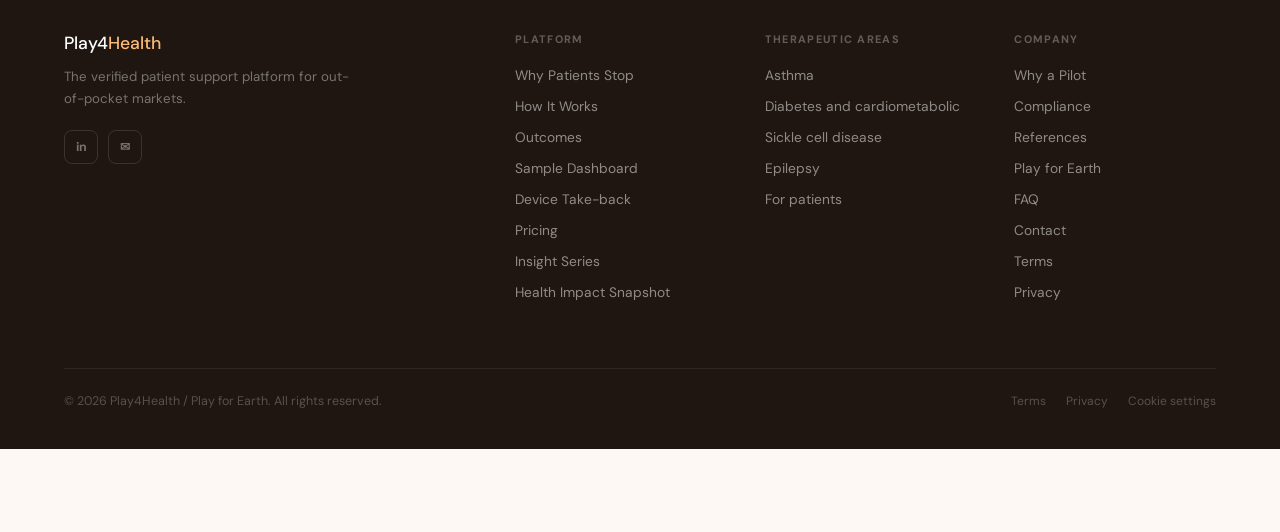
==== commit cf7b4113: "Warmer hero (peach background, orange panel behind photo); sitemap lastmod Co-Authored-By: Claude Op" ====
--- a/index.html
+++ b/index.html
@@ -21,19 +21,20 @@
 <style>
 @keyframes blobFloat{0%,100%{transform:translateY(0) scale(1);}50%{transform:translateY(-18px) scale(1.04);}}
 
-.hero-bg{position:absolute;inset:0;z-index:0;background:radial-gradient(ellipse 65% 55% at 72% 25%,rgba(234,88,12,0.1) 0%,transparent 60%),radial-gradient(ellipse 45% 45% at 15% 75%,rgba(245,158,11,0.1) 0%,transparent 55%),var(--bg);}
+.hero-bg{position:absolute;inset:0;z-index:0;background:radial-gradient(ellipse 60% 70% at 78% 40%,rgba(255,122,0,0.26) 0%,transparent 65%),radial-gradient(ellipse 45% 50% at 10% 85%,rgba(251,146,60,0.18) 0%,transparent 60%),linear-gradient(180deg,#fff6ee 0%,#ffeede 100%);}
 .hero-grid{position:absolute;inset:0;z-index:0;background-image:linear-gradient(rgba(234,88,12,0.04) 1px,transparent 1px),linear-gradient(90deg,rgba(234,88,12,0.04) 1px,transparent 1px);background-size:56px 56px;}
 .hero-blob{position:absolute;border-radius:50%;filter:blur(70px);pointer-events:none;z-index:0;animation:blobFloat 9s ease-in-out infinite;}
-.blob1{width:420px;height:420px;background:rgba(234,88,12,0.09);top:3%;right:6%;}
-.blob2{width:260px;height:260px;background:rgba(245,158,11,0.1);top:45%;right:32%;animation-delay:2.5s;}
-.blob3{width:180px;height:180px;background:rgba(251,146,60,0.09);bottom:18%;right:18%;animation-delay:5s;}
+.blob1{width:420px;height:420px;background:rgba(255,122,0,0.18);top:3%;right:6%;}
+.blob2{width:260px;height:260px;background:rgba(251,146,60,0.18);top:45%;right:32%;animation-delay:2.5s;}
+.blob3{width:180px;height:180px;background:rgba(255,138,26,0.2);bottom:18%;right:18%;animation-delay:5s;}
 
 .hero{display:block;padding:0;position:relative;overflow:hidden;background:var(--bg);}
 .hero-inner{display:grid;grid-template-columns:1.1fr 0.9fr;gap:48px;align-items:center;width:100%;max-width:var(--max-w);margin:0 auto;padding:130px var(--gutter) 100px;position:relative;z-index:2;}
 .hero-copy{display:flex;flex-direction:column;align-items:flex-start;text-align:left;}
 .hero-visual{position:relative;animation:fadeUp 0.8s ease 0.5s both;}
 .hero-visual img{display:block;width:100%;height:auto;border-radius:20px;border:1px solid rgba(234,88,12,0.15);box-shadow:0 20px 60px rgba(31,22,17,0.14);}
-.hero-visual::after{content:'';position:absolute;inset:-14px;border-radius:26px;border:1px solid rgba(234,88,12,0.1);pointer-events:none;}
+.hero-visual::before{content:'';position:absolute;inset:0;transform:translate(18px,18px) rotate(2deg);border-radius:22px;background:linear-gradient(135deg,#ff8a1a 0%,#ff7a00 45%,#ec4e23 100%);z-index:-1;}
+.hero-visual{z-index:0;isolation:isolate;}
 .hero-card{position:absolute;top:18px;right:18px;width:min(260px,46%);background:#fff;border-radius:16px;box-shadow:0 14px 36px rgba(31,22,17,0.28);padding:14px 16px 6px;animation:fadeUp 0.8s ease 0.9s both;}
 .hc-hd{display:flex;justify-content:space-between;align-items:center;margin-bottom:2px;}
 .hc-hd b{font-size:0.8rem;color:var(--ink);}
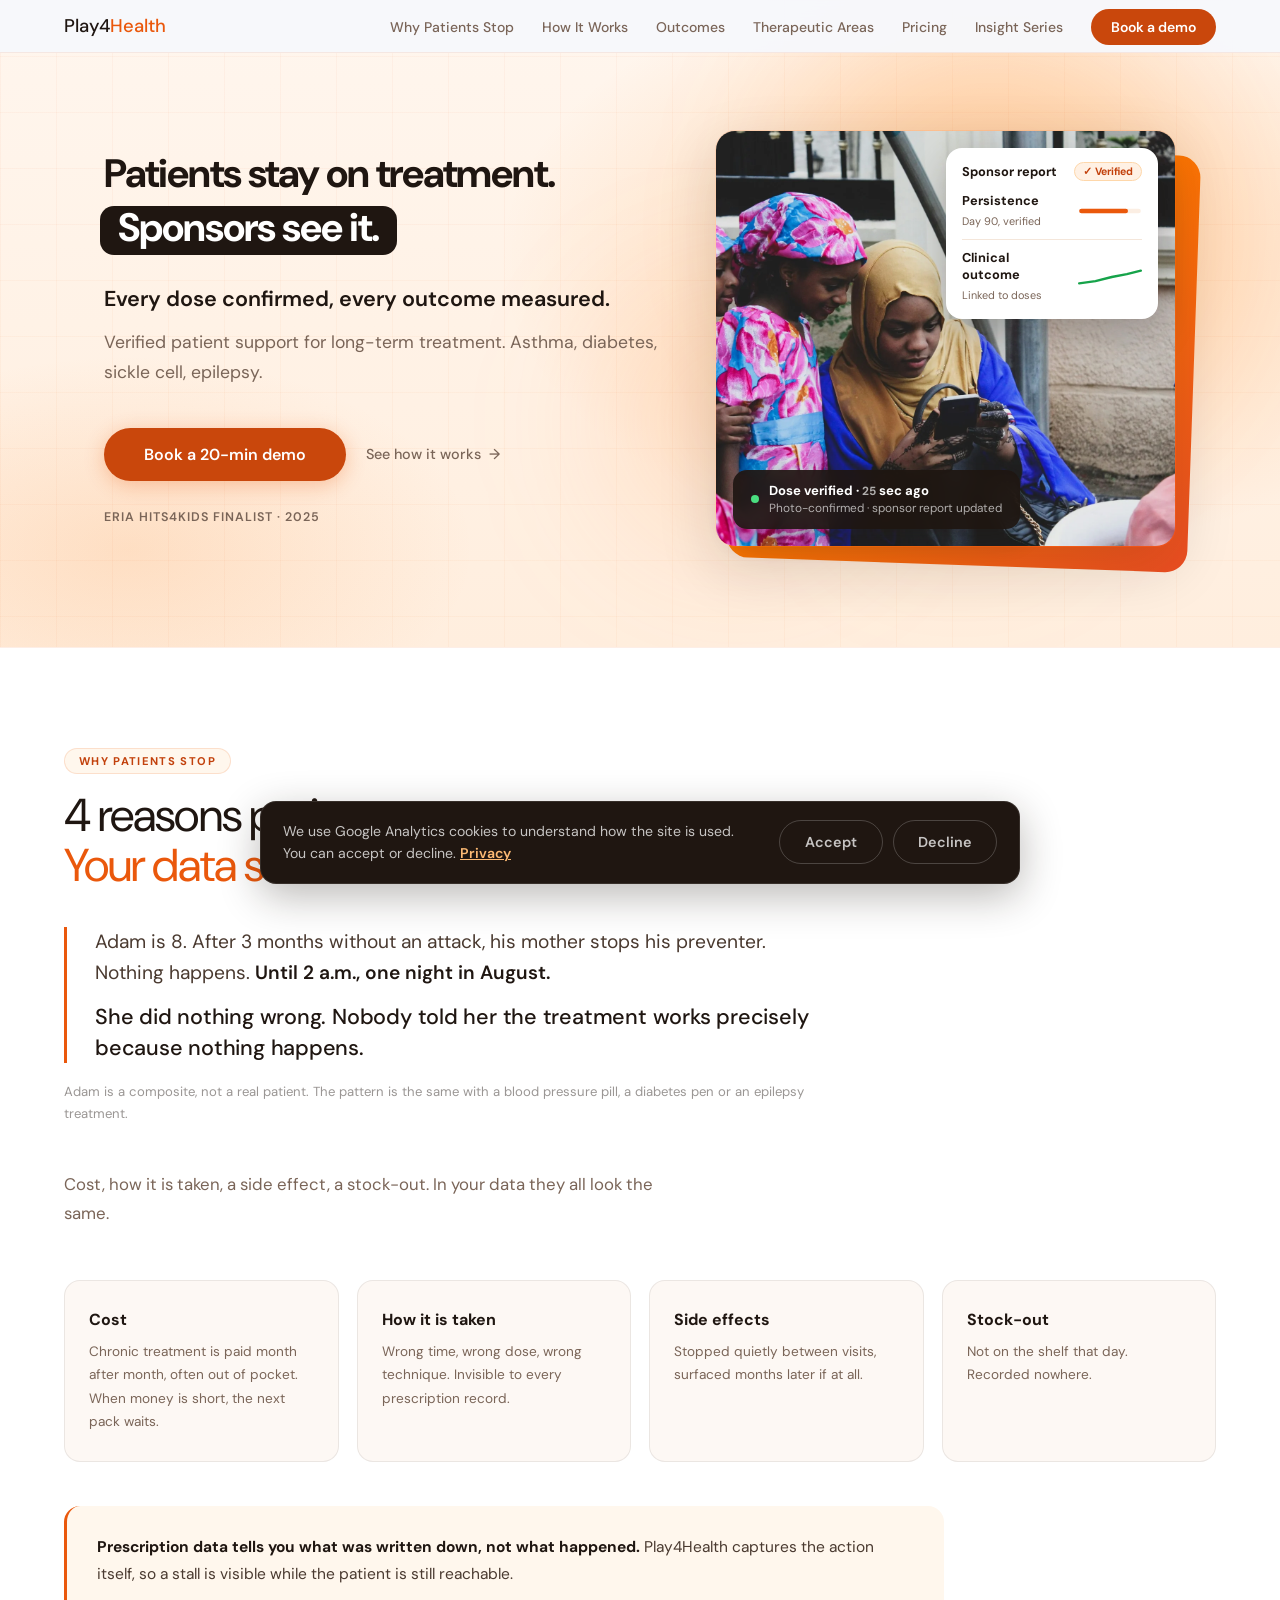
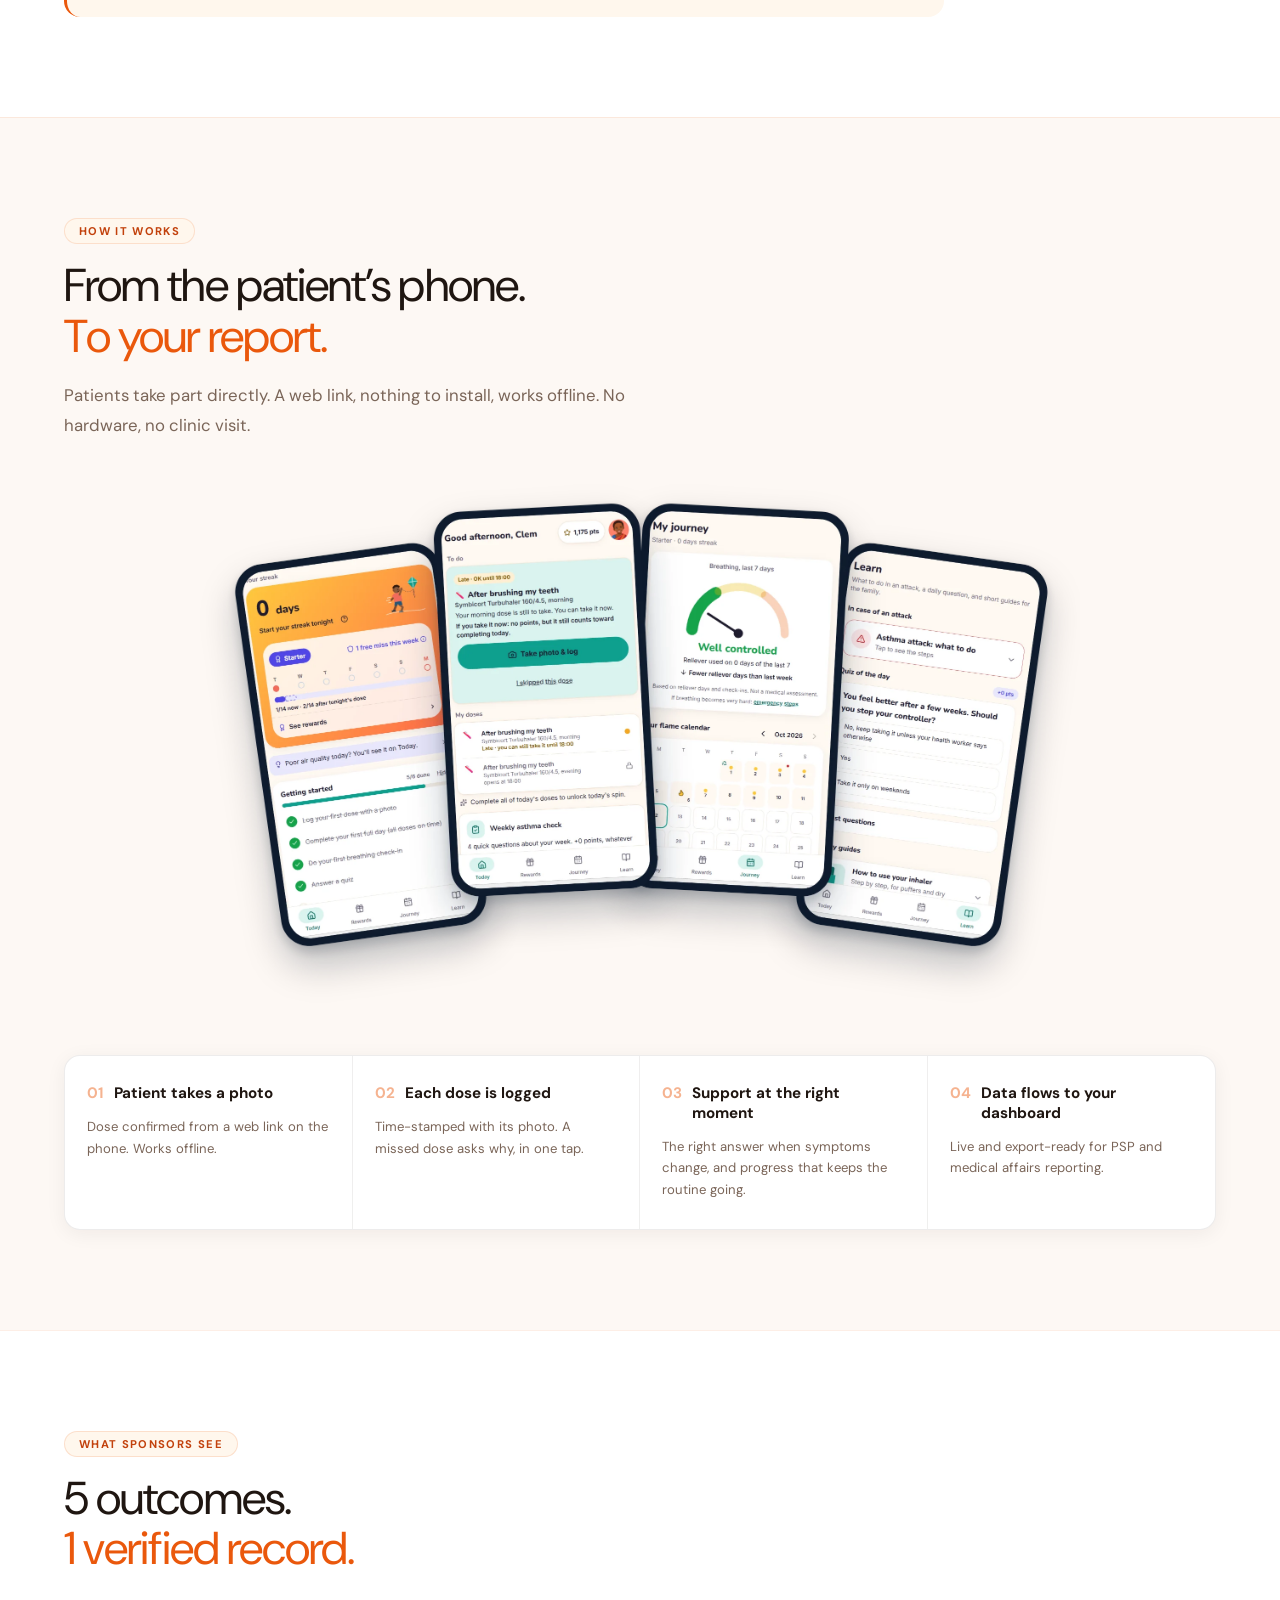
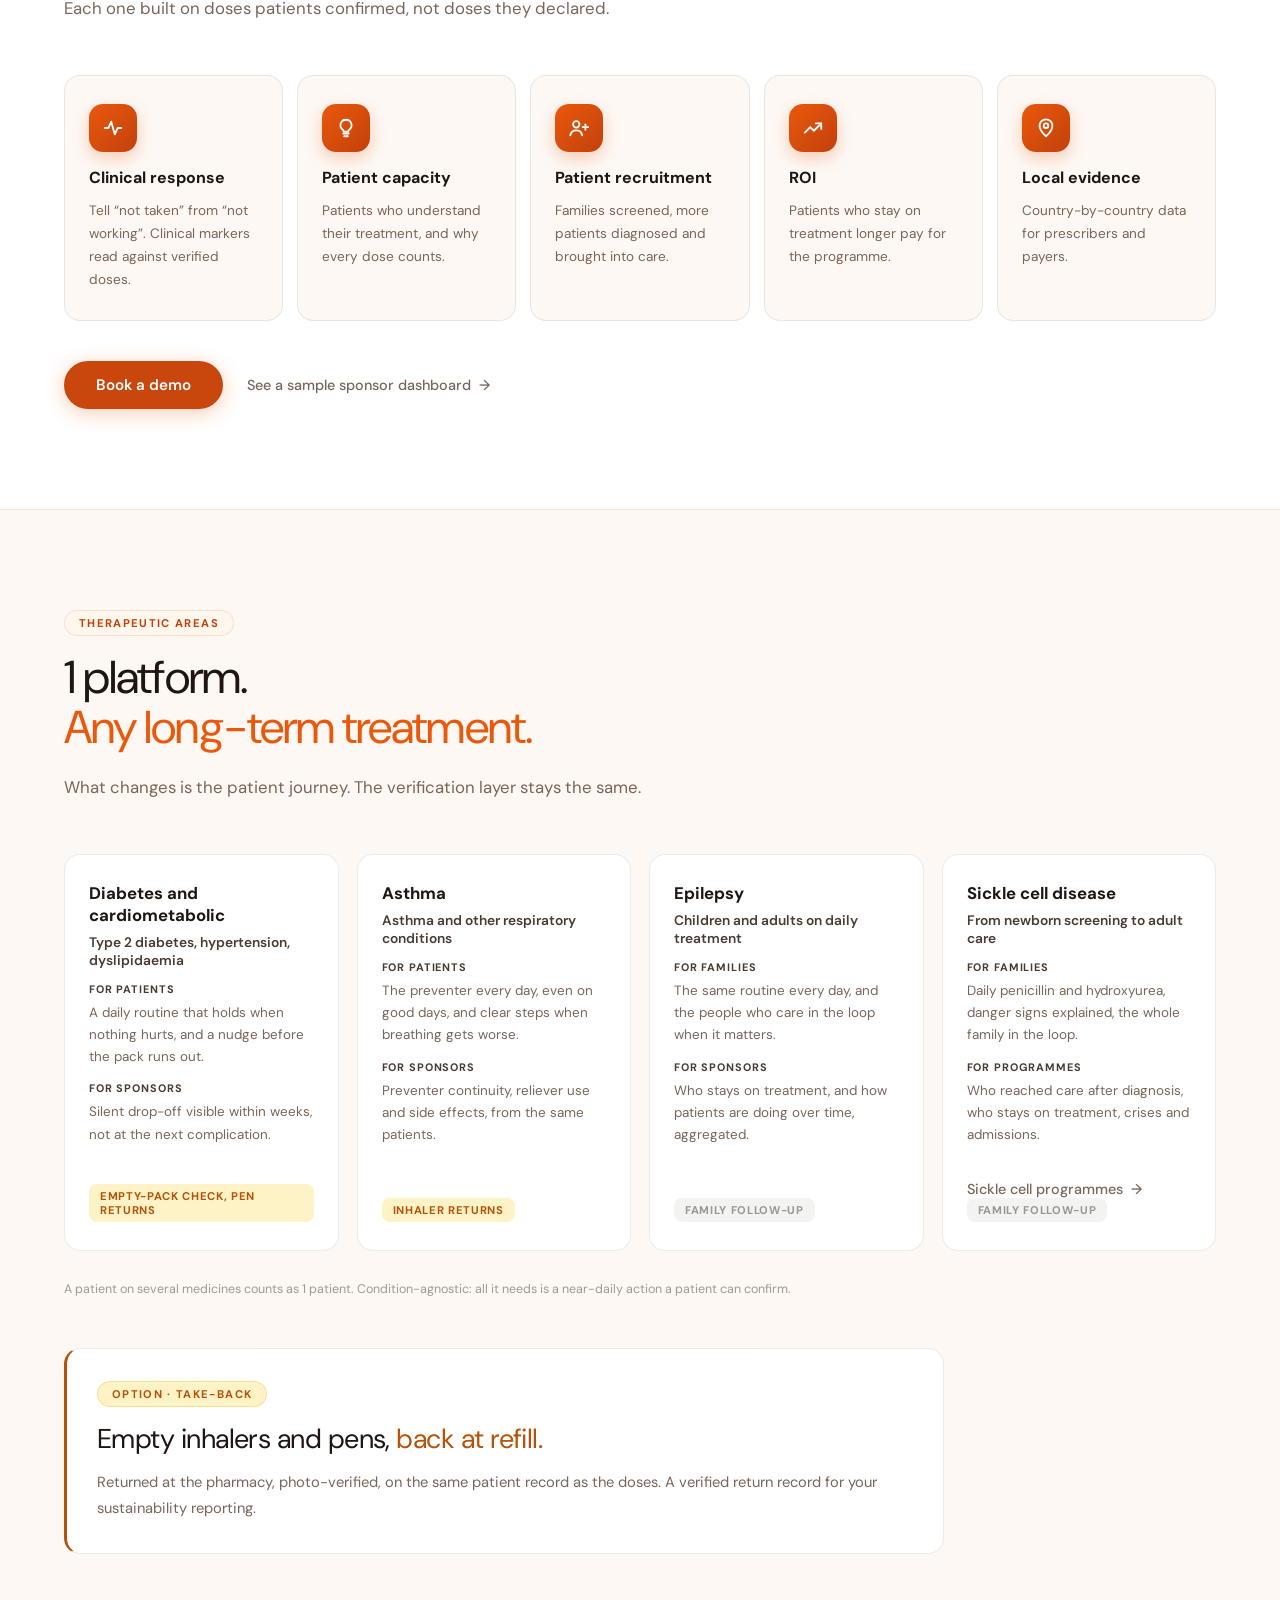
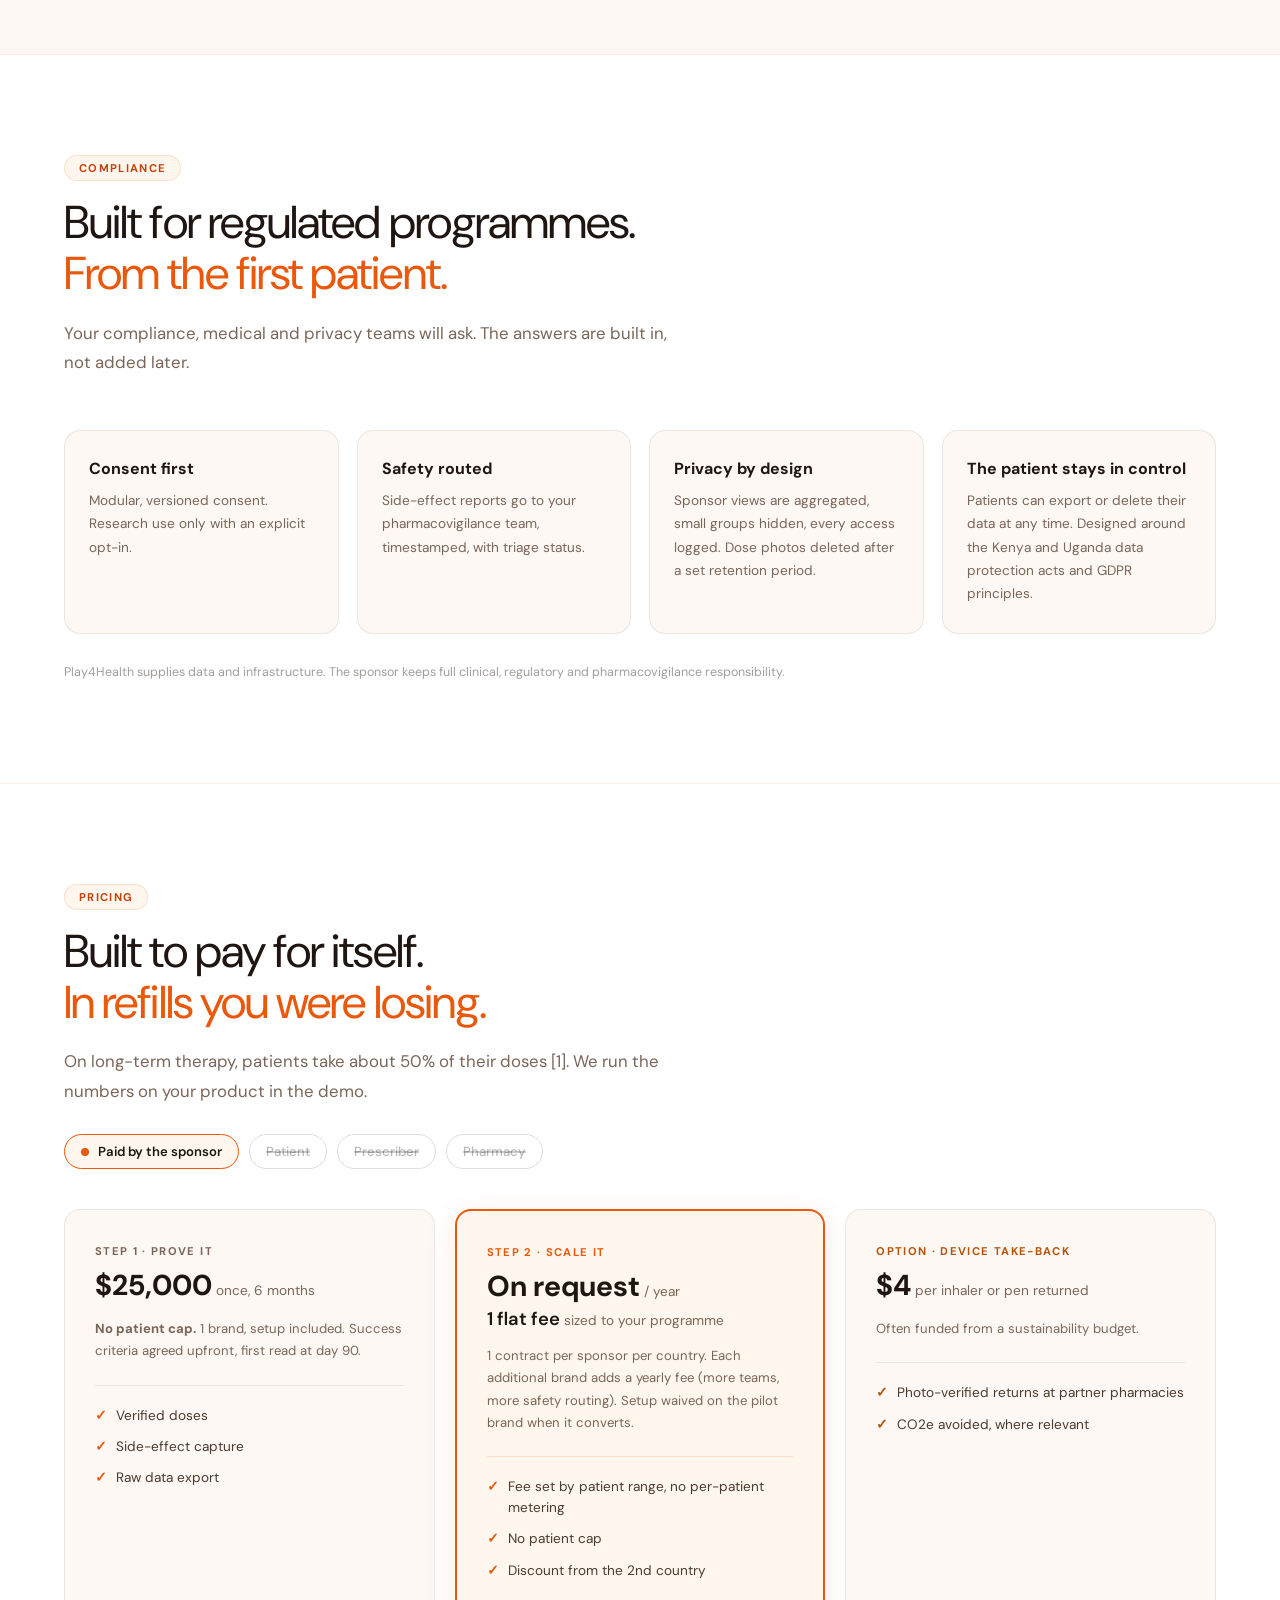
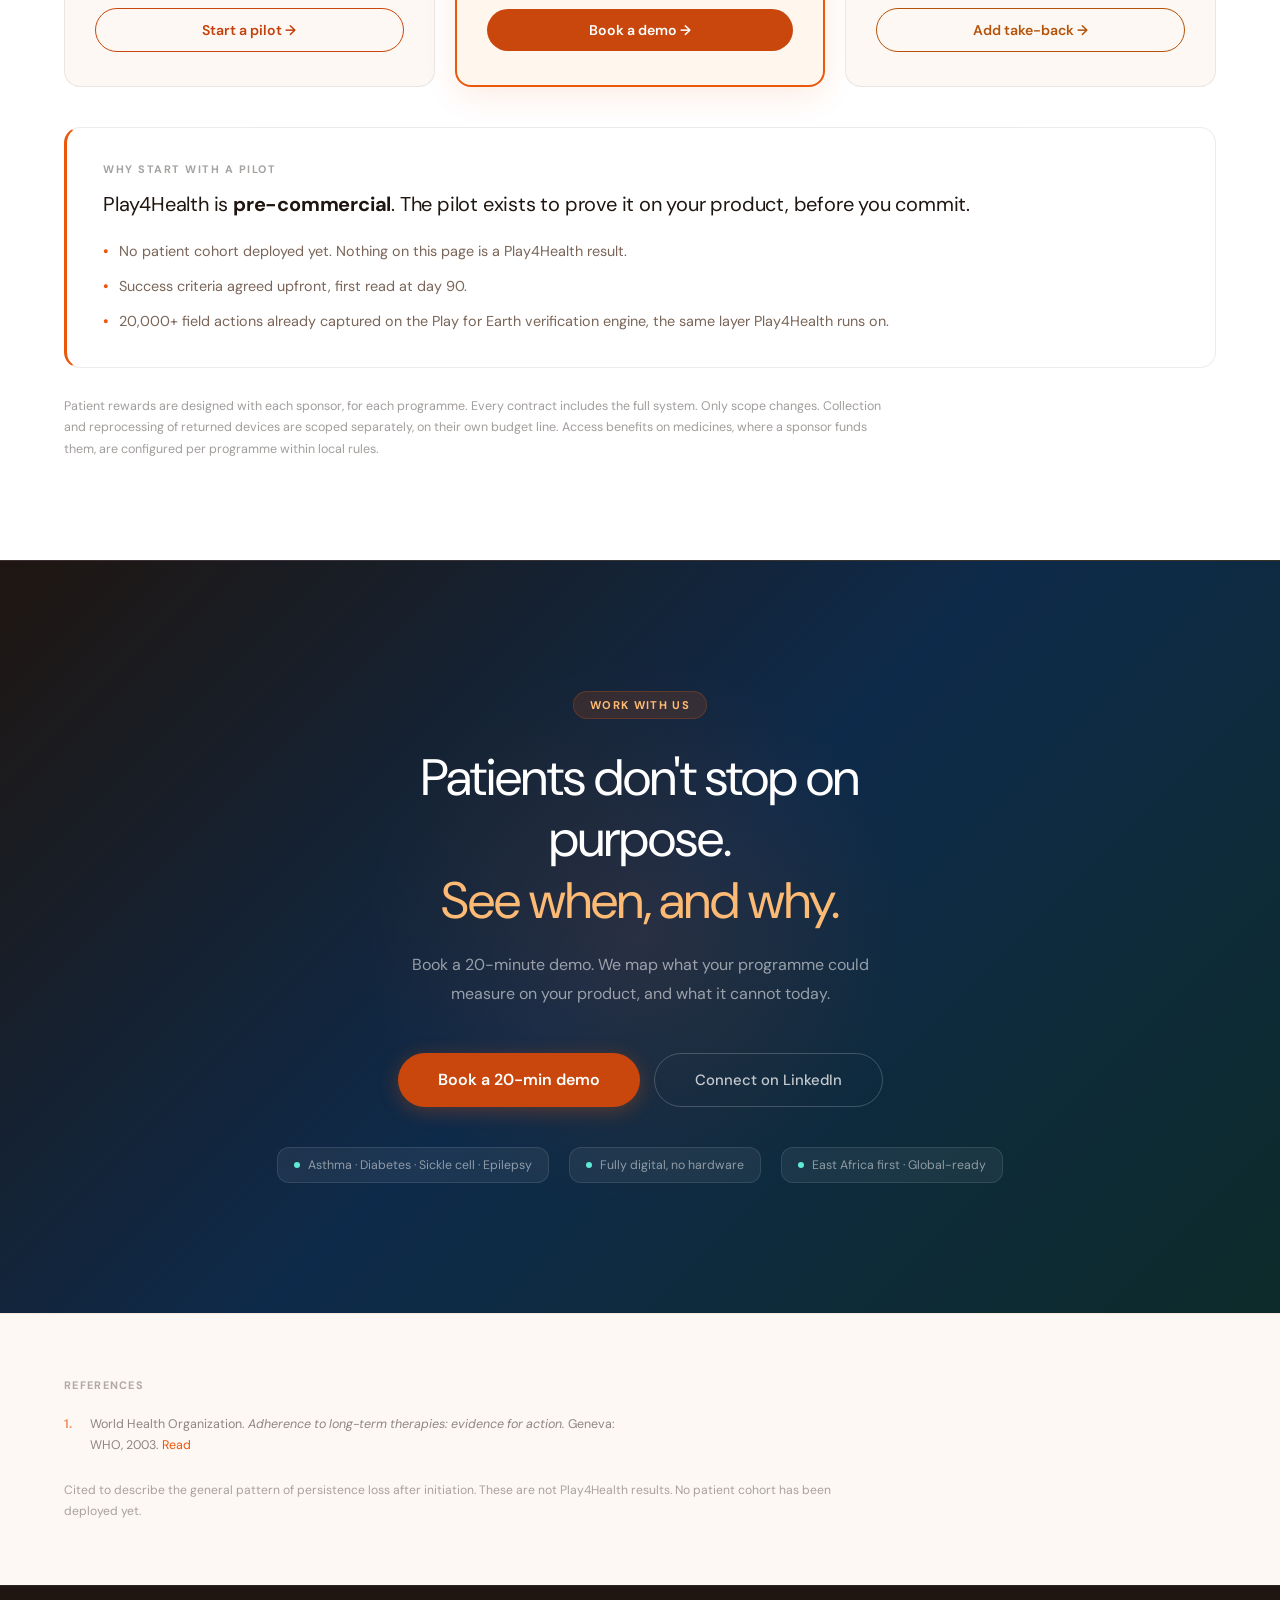
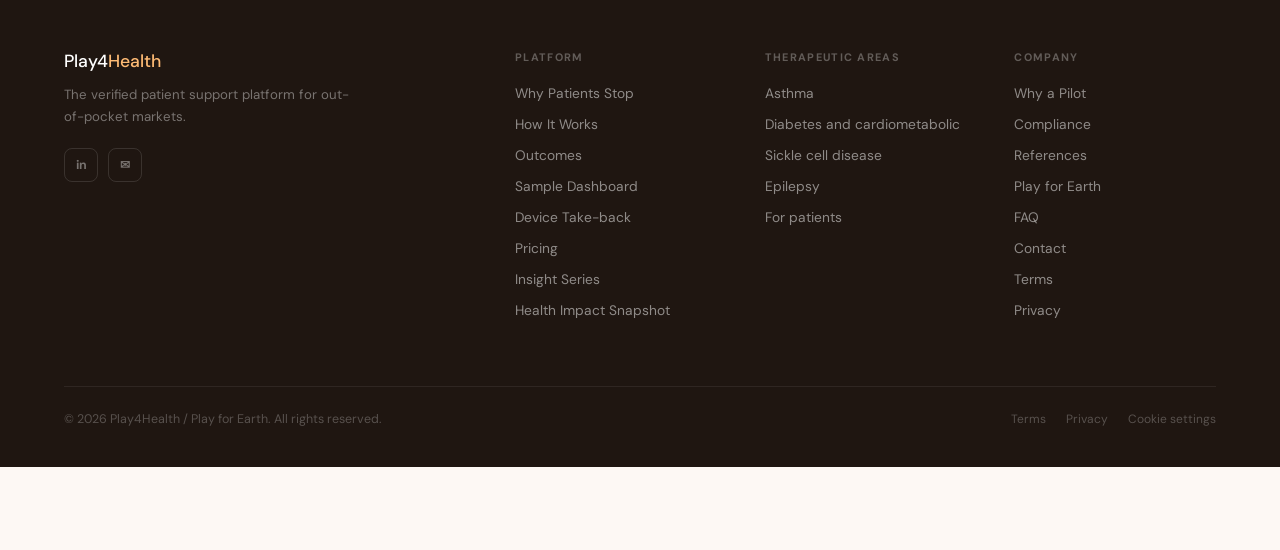
==== commit 4c441294: "Sickle cell landing page, Organization JSON-LD, footer links, sitemap - /sickle-cell: SEO page with " ====
--- a/index.html
+++ b/index.html
@@ -18,6 +18,7 @@
 <link rel="preconnect" href="https://fonts.googleapis.com">
 <link href="https://fonts.googleapis.com/css2?family=DM+Sans:wght@300;400;500;600;700&display=swap" rel="stylesheet">
 <link rel="stylesheet" href="/site.css">
+<script type="application/ld+json">{"@context": "https://schema.org", "@type": "Organization", "name": "Play4Health", "url": "https://www.play4health.org/", "logo": "https://www.play4health.org/logo-p4h.png", "description": "Verified patient support for long-term treatment. Patients confirm doses on their own phone; programme sponsors see persistence and outcomes. Asthma, diabetes, sickle cell disease, epilepsy.", "slogan": "Patients stay on treatment. Sponsors see it.", "email": "clement@play4health.org", "founder": {"@type": "Person", "name": "Clément Chabot", "honorificSuffix": "PharmD", "jobTitle": "Founder"}, "sameAs": ["https://www.linkedin.com/company/playforearth"], "parentOrganization": {"@type": "Organization", "name": "Play for Earth", "url": "https://www.playforearth.org"}, "award": "ERIA HITS4KIDS Finalist 2025", "knowsAbout": ["patient support programmes", "treatment persistence", "real-world evidence", "sickle cell disease", "asthma", "diabetes", "epilepsy"]}</script>
 <style>
 @keyframes blobFloat{0%,100%{transform:translateY(0) scale(1);}50%{transform:translateY(-18px) scale(1.04);}}
 
@@ -464,6 +465,7 @@
           <div><span class="uc-who">For families</span>Daily penicillin and hydroxyurea, danger signs explained, the whole family in the loop.</div>
           <div><span class="uc-who">For programmes</span>Who reached care after diagnosis, who stays on treatment, crises and admissions.</div>
         </div>
+        <a href="/sickle-cell" class="btn-ghost" style="margin-top:14px">Sickle cell programmes <span class="arr">&rarr;</span></a>
         <span class="uc-tag uc-nodevice">Family follow-up</span>
       </div>
     </div>
@@ -622,7 +624,7 @@
       <ul>
         <li><a href="#usecases">Asthma</a></li>
         <li><a href="#usecases">Diabetes and cardiometabolic</a></li>
-        <li><a href="#usecases">Sickle cell disease</a></li>
+        <li><a href="/sickle-cell">Sickle cell disease</a></li>
         <li><a href="#usecases">Epilepsy</a></li>
         <li><a href="/patients">For patients</a></li>
       </ul>
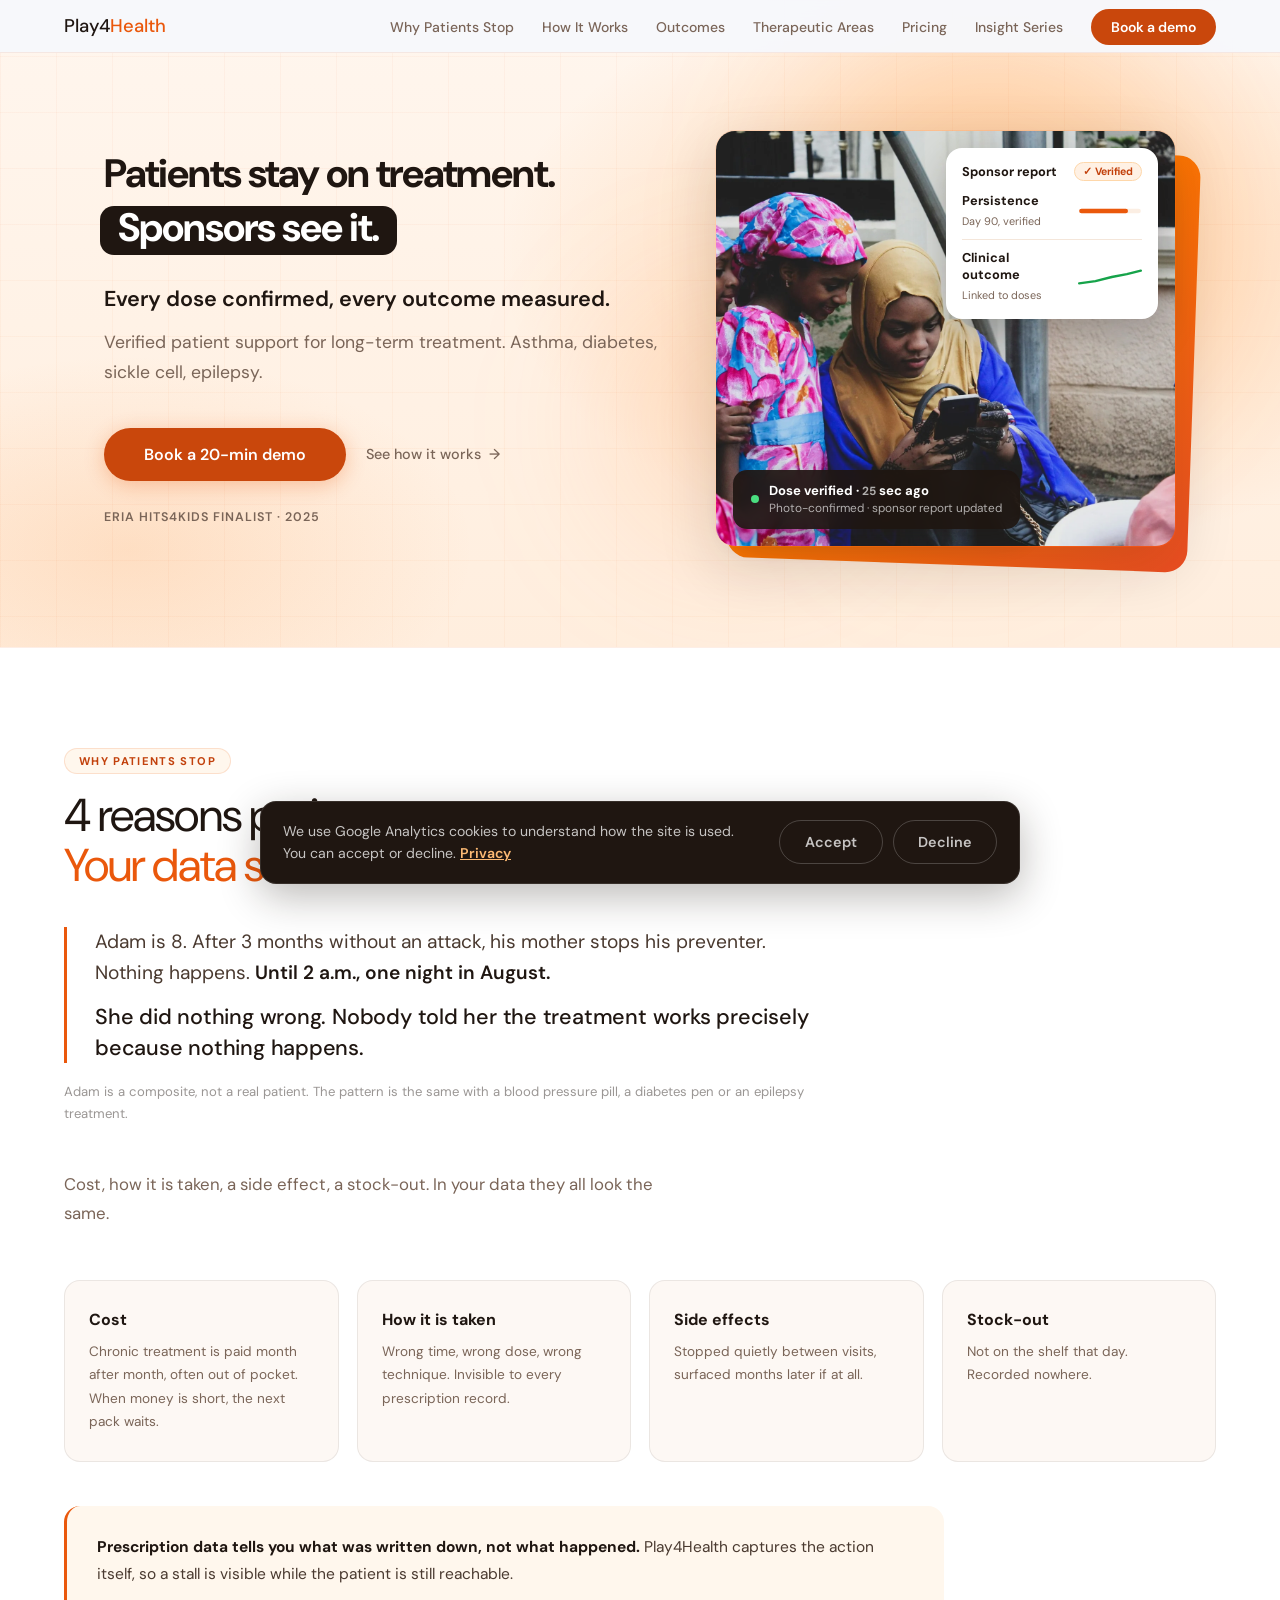
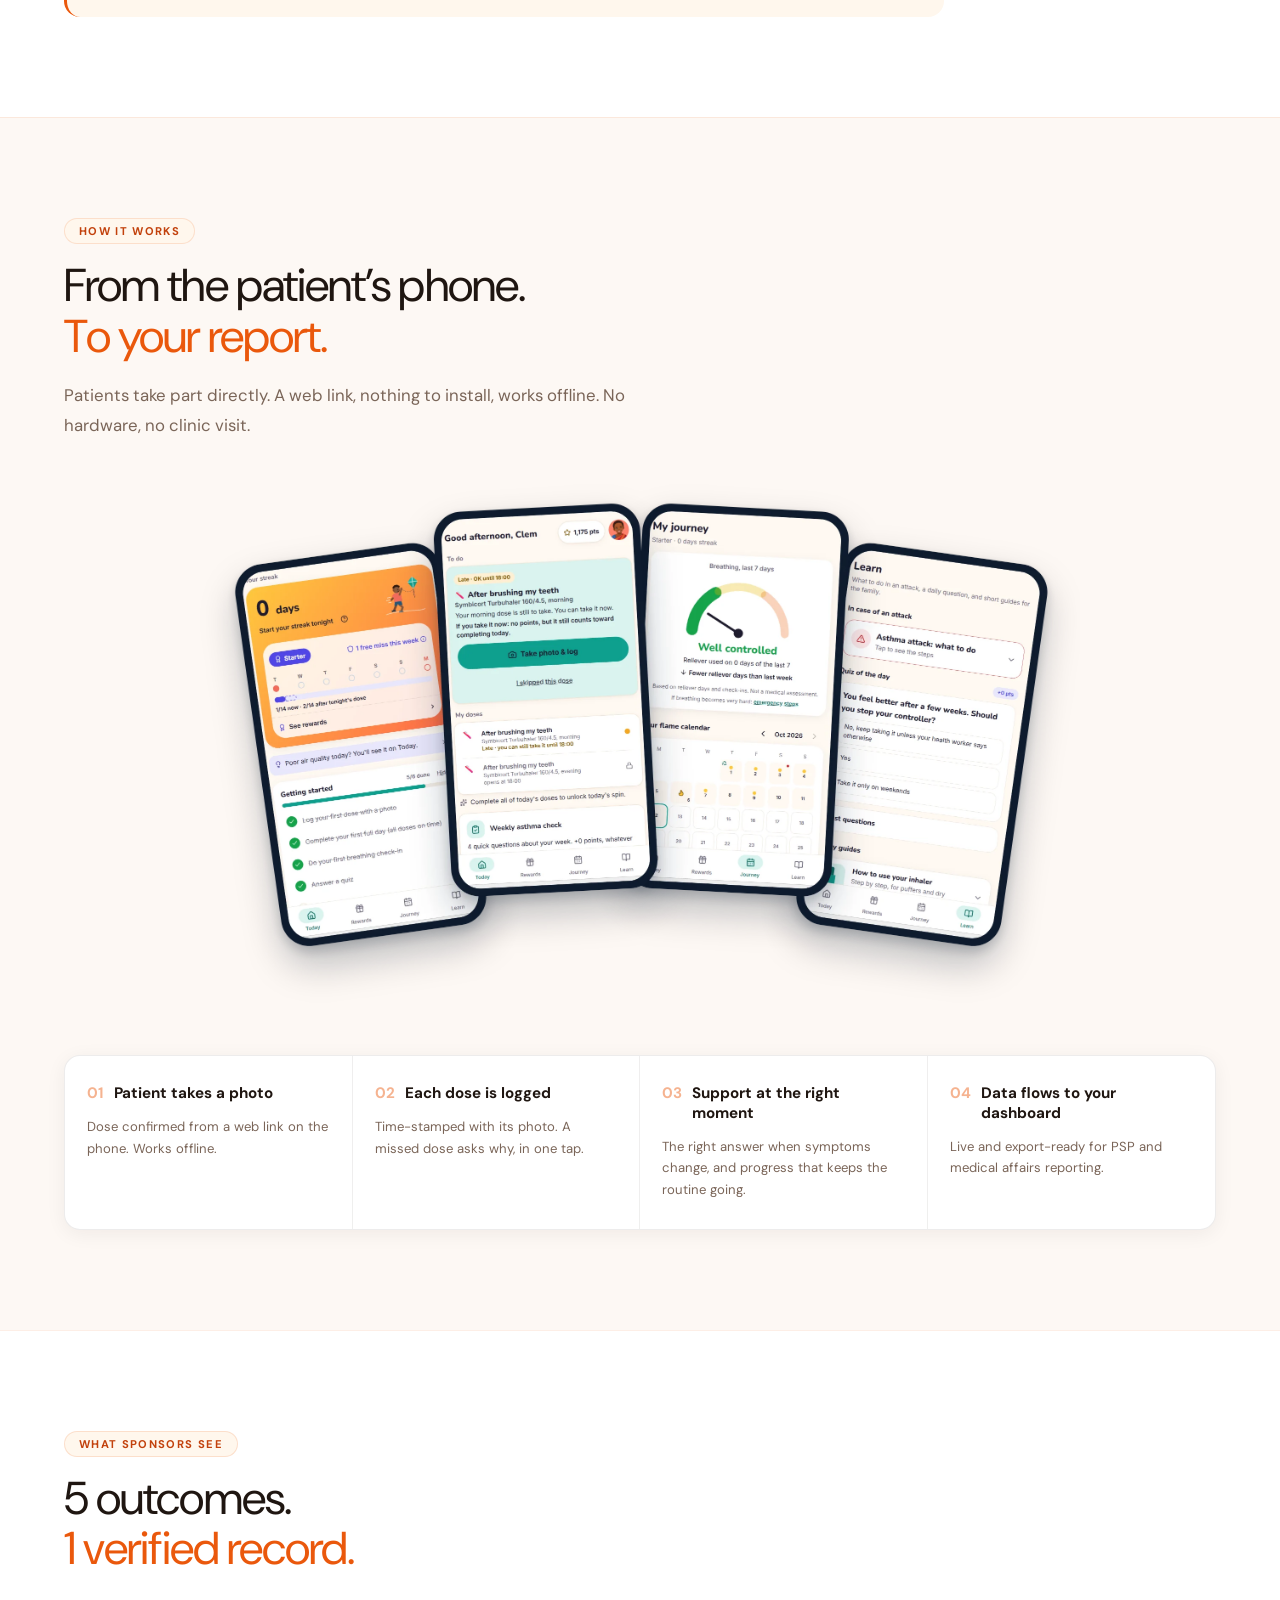
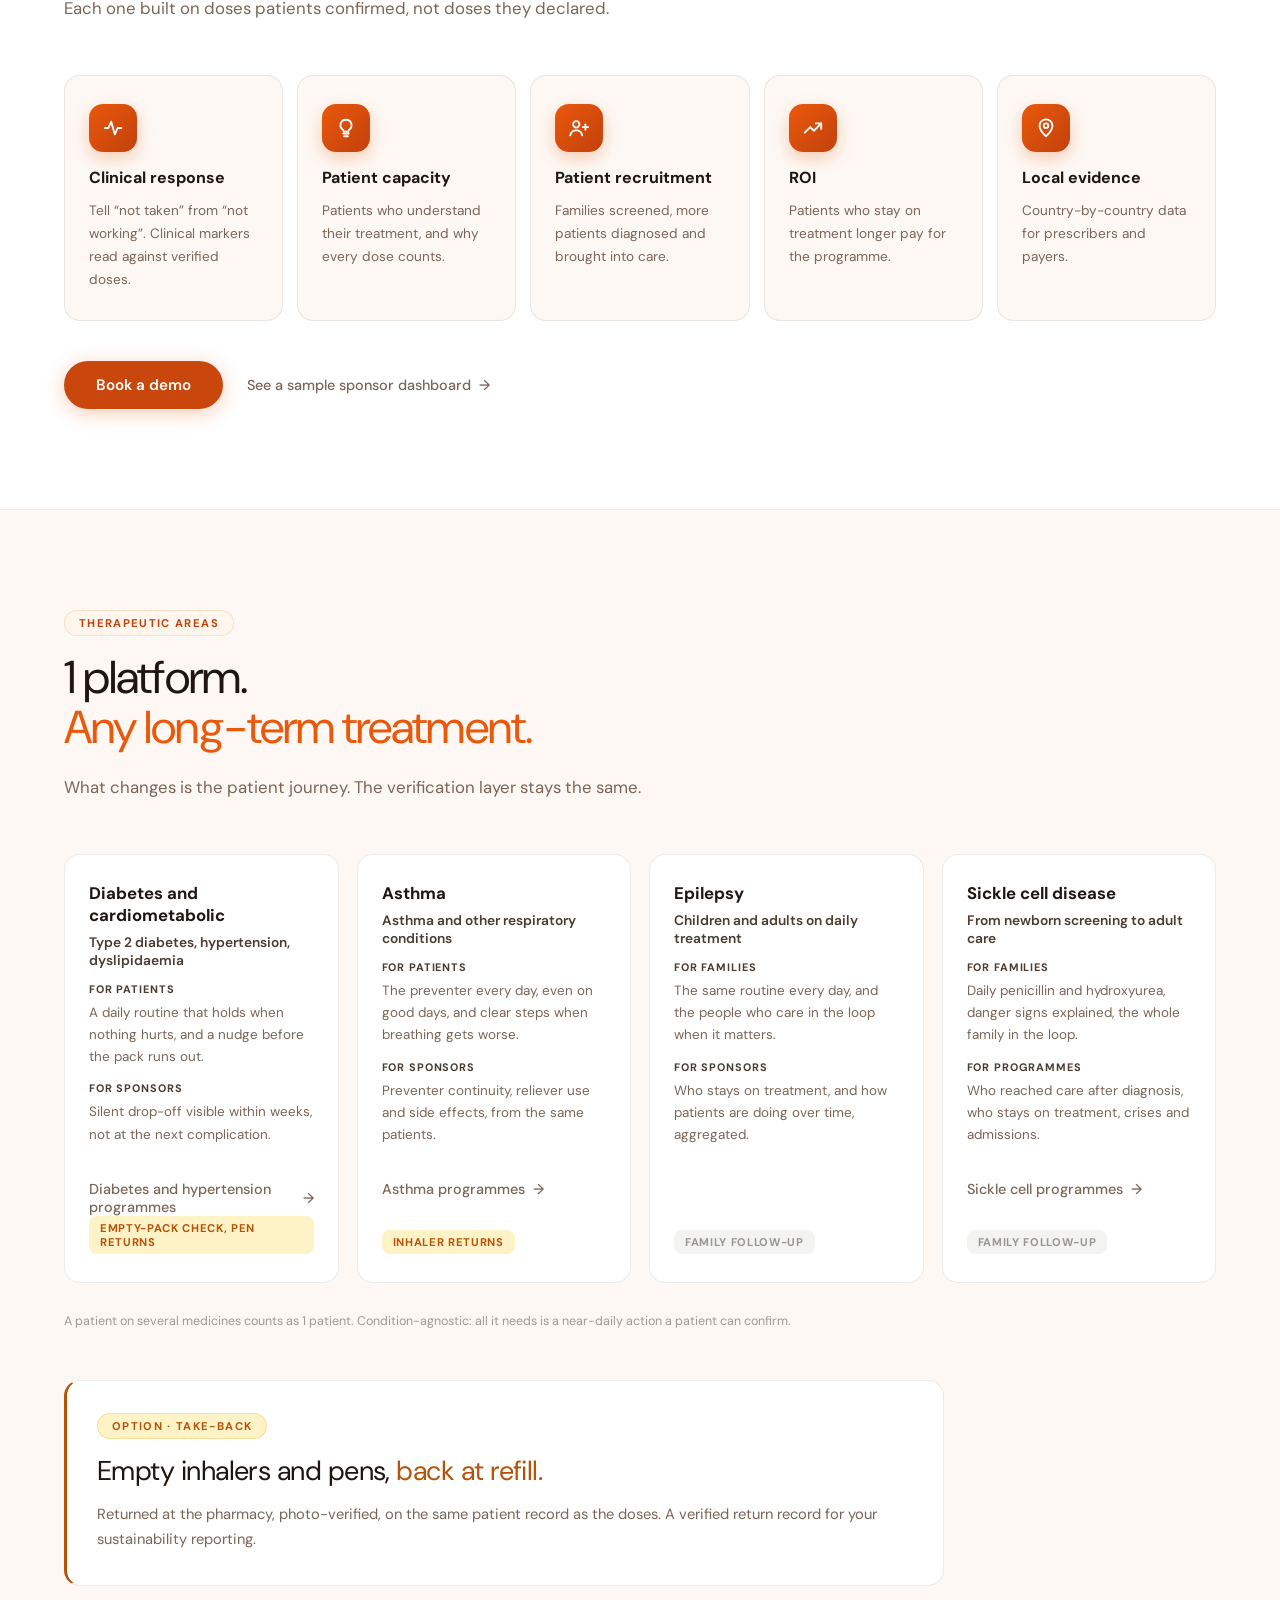
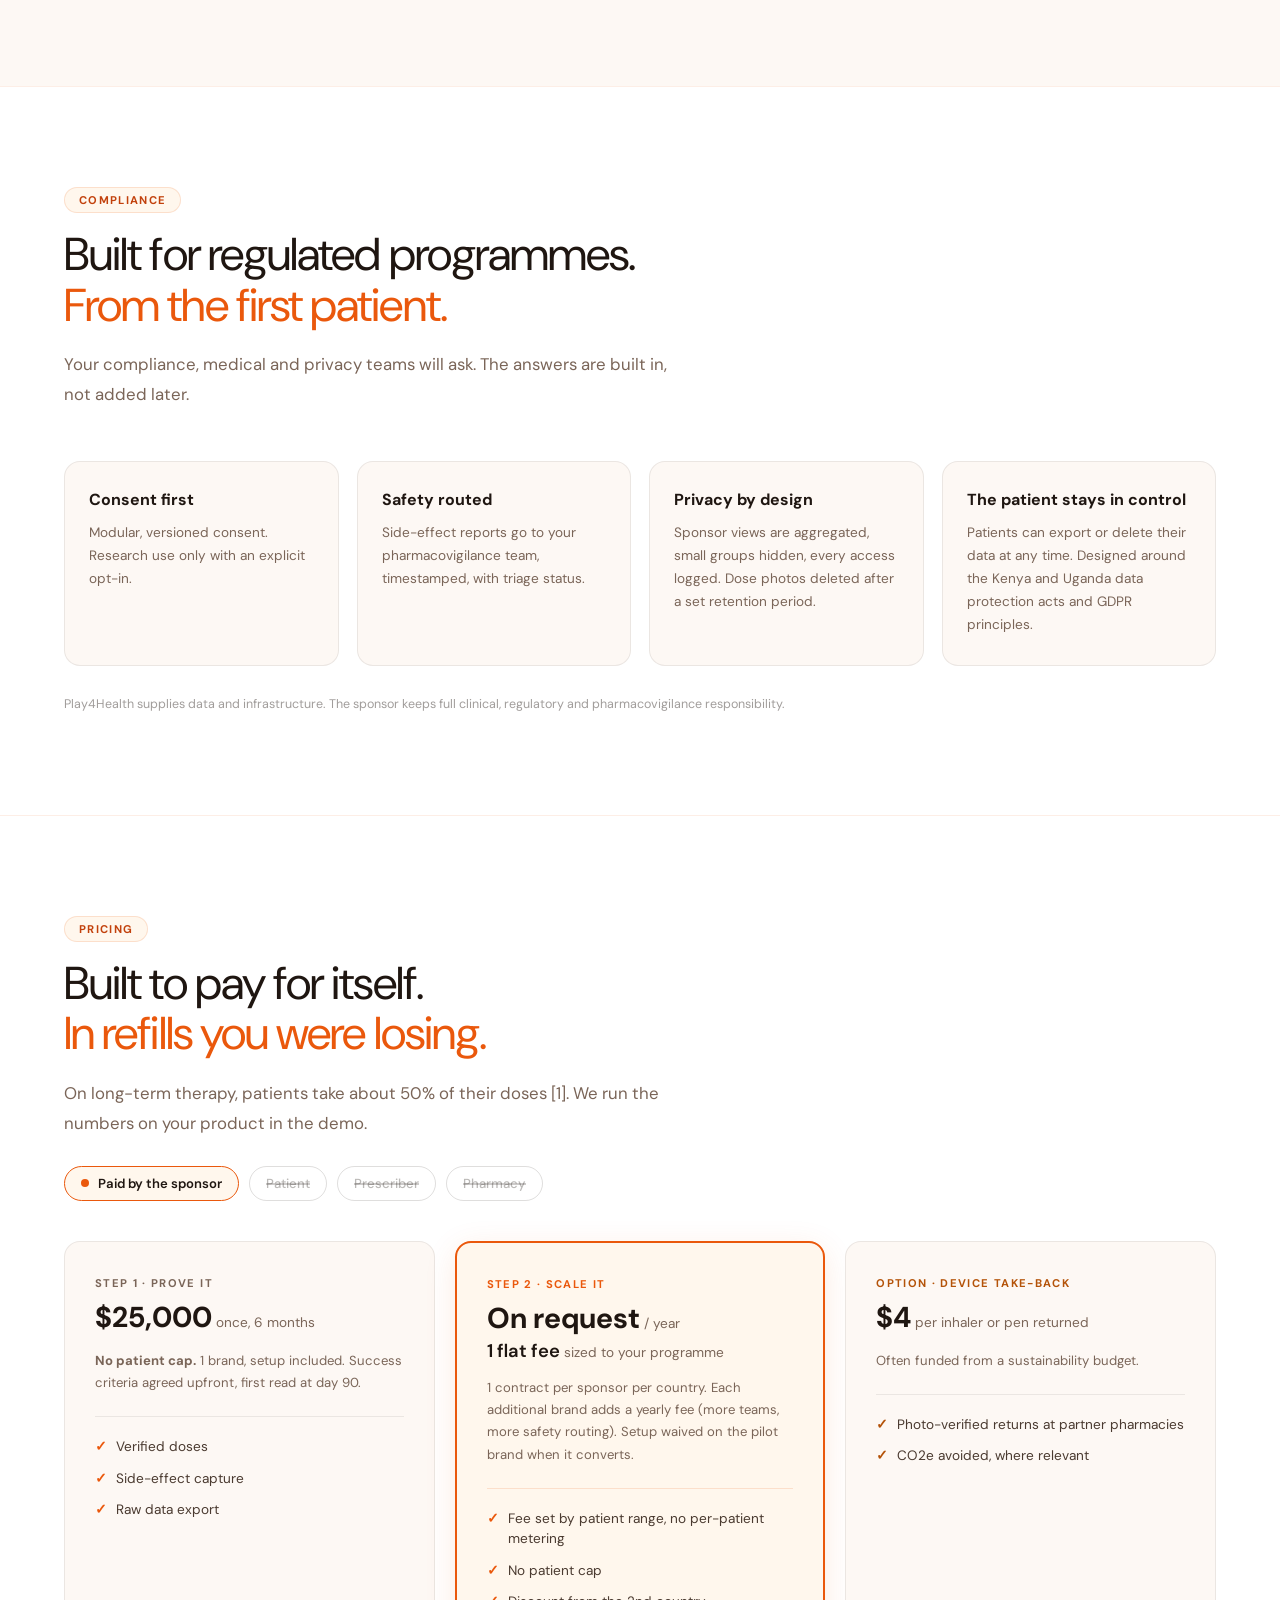
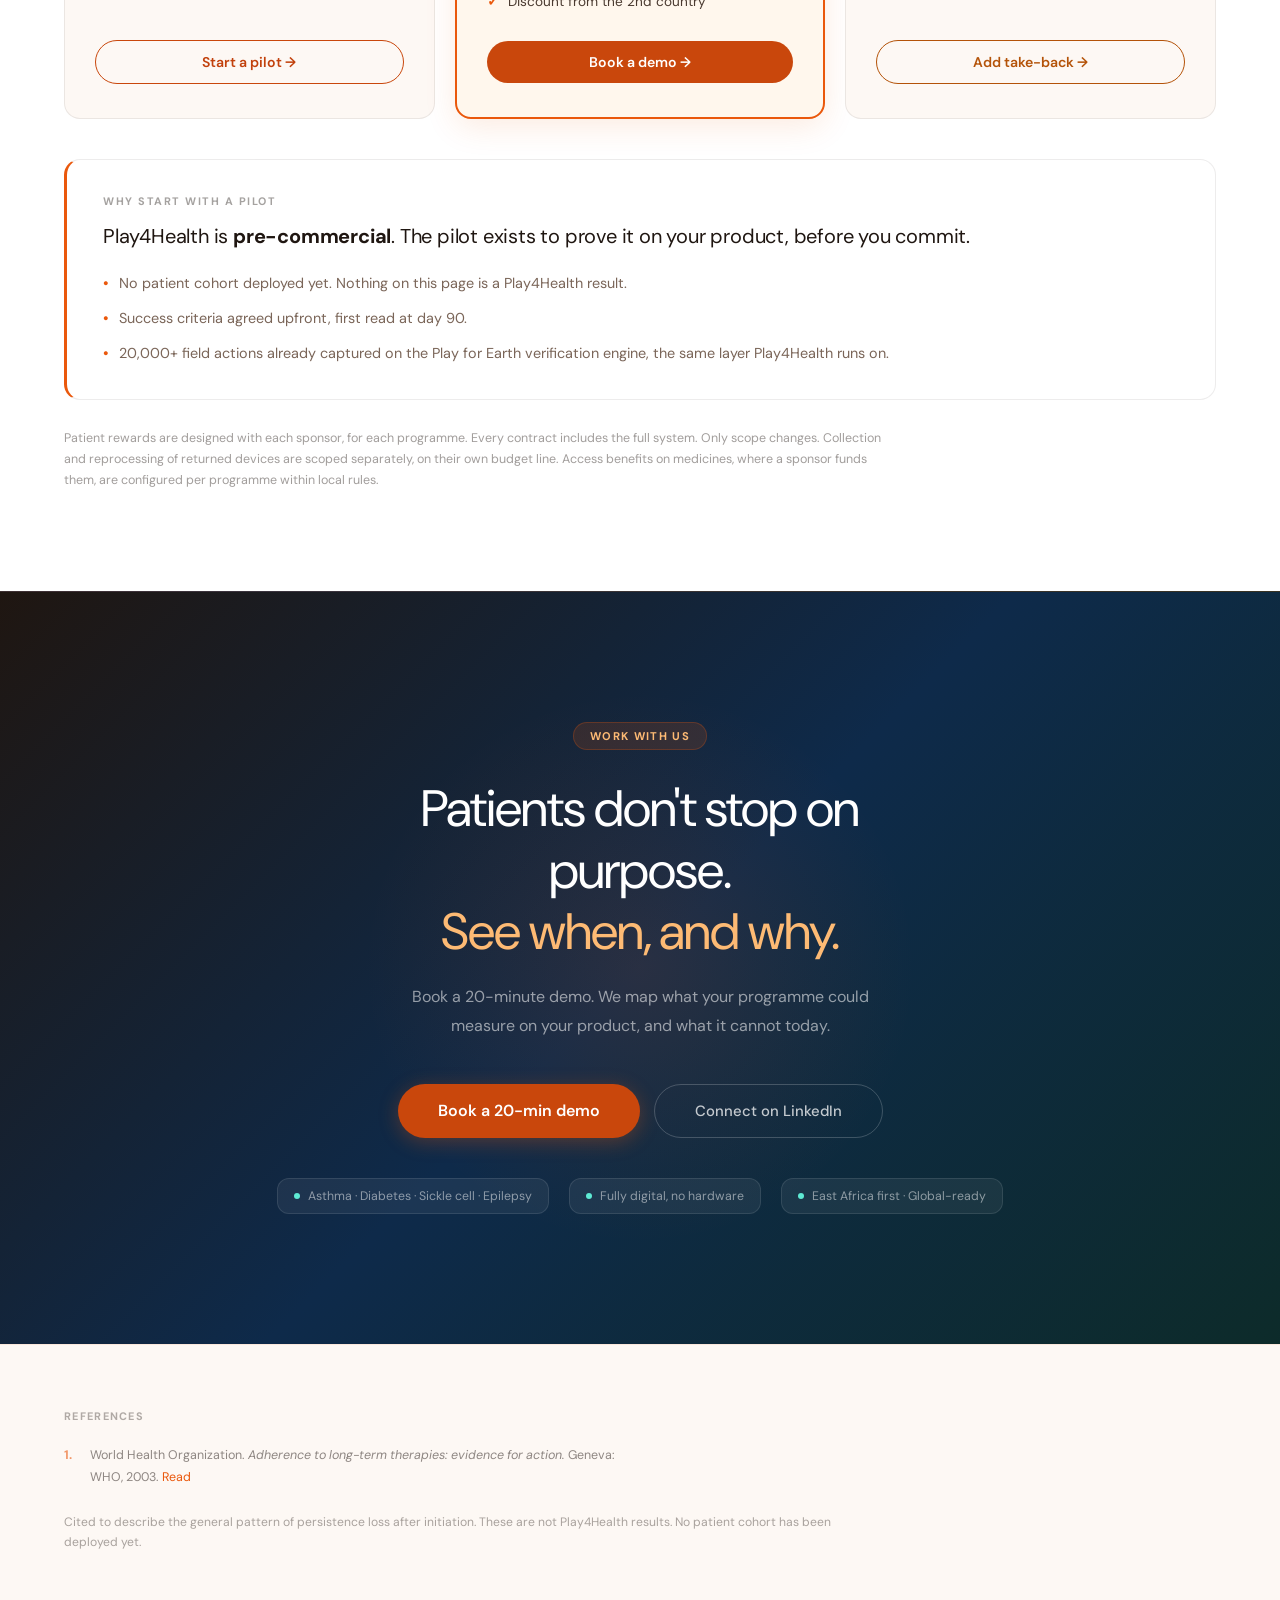
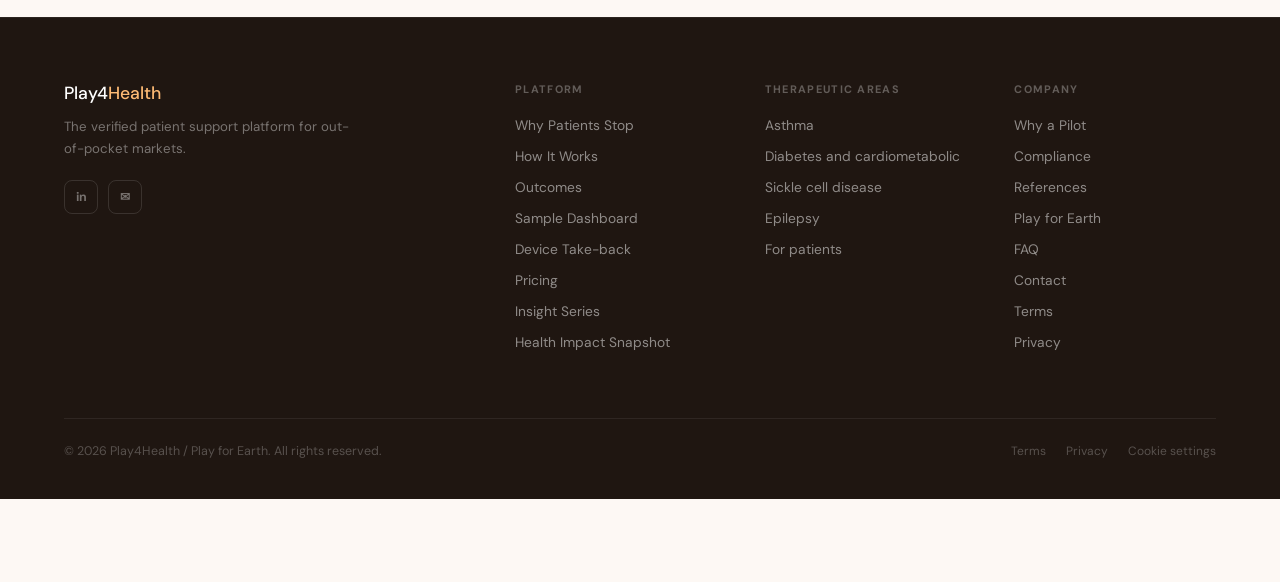
==== commit d8f9d32a: "Diabetes and asthma landing pages - /diabetes and /asthma: SEO pages with sourced figures (IDF Atlas" ====
--- a/index.html
+++ b/index.html
@@ -436,6 +436,7 @@
           <div><span class="uc-who">For patients</span>A daily routine that holds when nothing hurts, and a nudge before the pack runs out.</div>
           <div><span class="uc-who">For sponsors</span>Silent drop-off visible within weeks, not at the next complication.</div>
         </div>
+        <a href="/diabetes" class="btn-ghost" style="margin-top:14px">Diabetes and hypertension programmes <span class="arr">&rarr;</span></a>
         <span class="uc-tag uc-device">Empty-pack check, pen returns</span>
       </div>
       <div class="uc-card">
@@ -446,6 +447,7 @@
           <div><span class="uc-who">For patients</span>The preventer every day, even on good days, and clear steps when breathing gets worse.</div>
           <div><span class="uc-who">For sponsors</span>Preventer continuity, reliever use and side effects, from the same patients.</div>
         </div>
+        <a href="/asthma" class="btn-ghost" style="margin-top:14px">Asthma programmes <span class="arr">&rarr;</span></a>
         <span class="uc-tag uc-device">Inhaler returns</span>
       </div>
       <div class="uc-card">
@@ -622,8 +624,8 @@
     <div class="footer-col">
       <h5>Therapeutic areas</h5>
       <ul>
-        <li><a href="#usecases">Asthma</a></li>
-        <li><a href="#usecases">Diabetes and cardiometabolic</a></li>
+        <li><a href="/asthma">Asthma</a></li>
+        <li><a href="/diabetes">Diabetes and cardiometabolic</a></li>
         <li><a href="/sickle-cell">Sickle cell disease</a></li>
         <li><a href="#usecases">Epilepsy</a></li>
         <li><a href="/patients">For patients</a></li>
